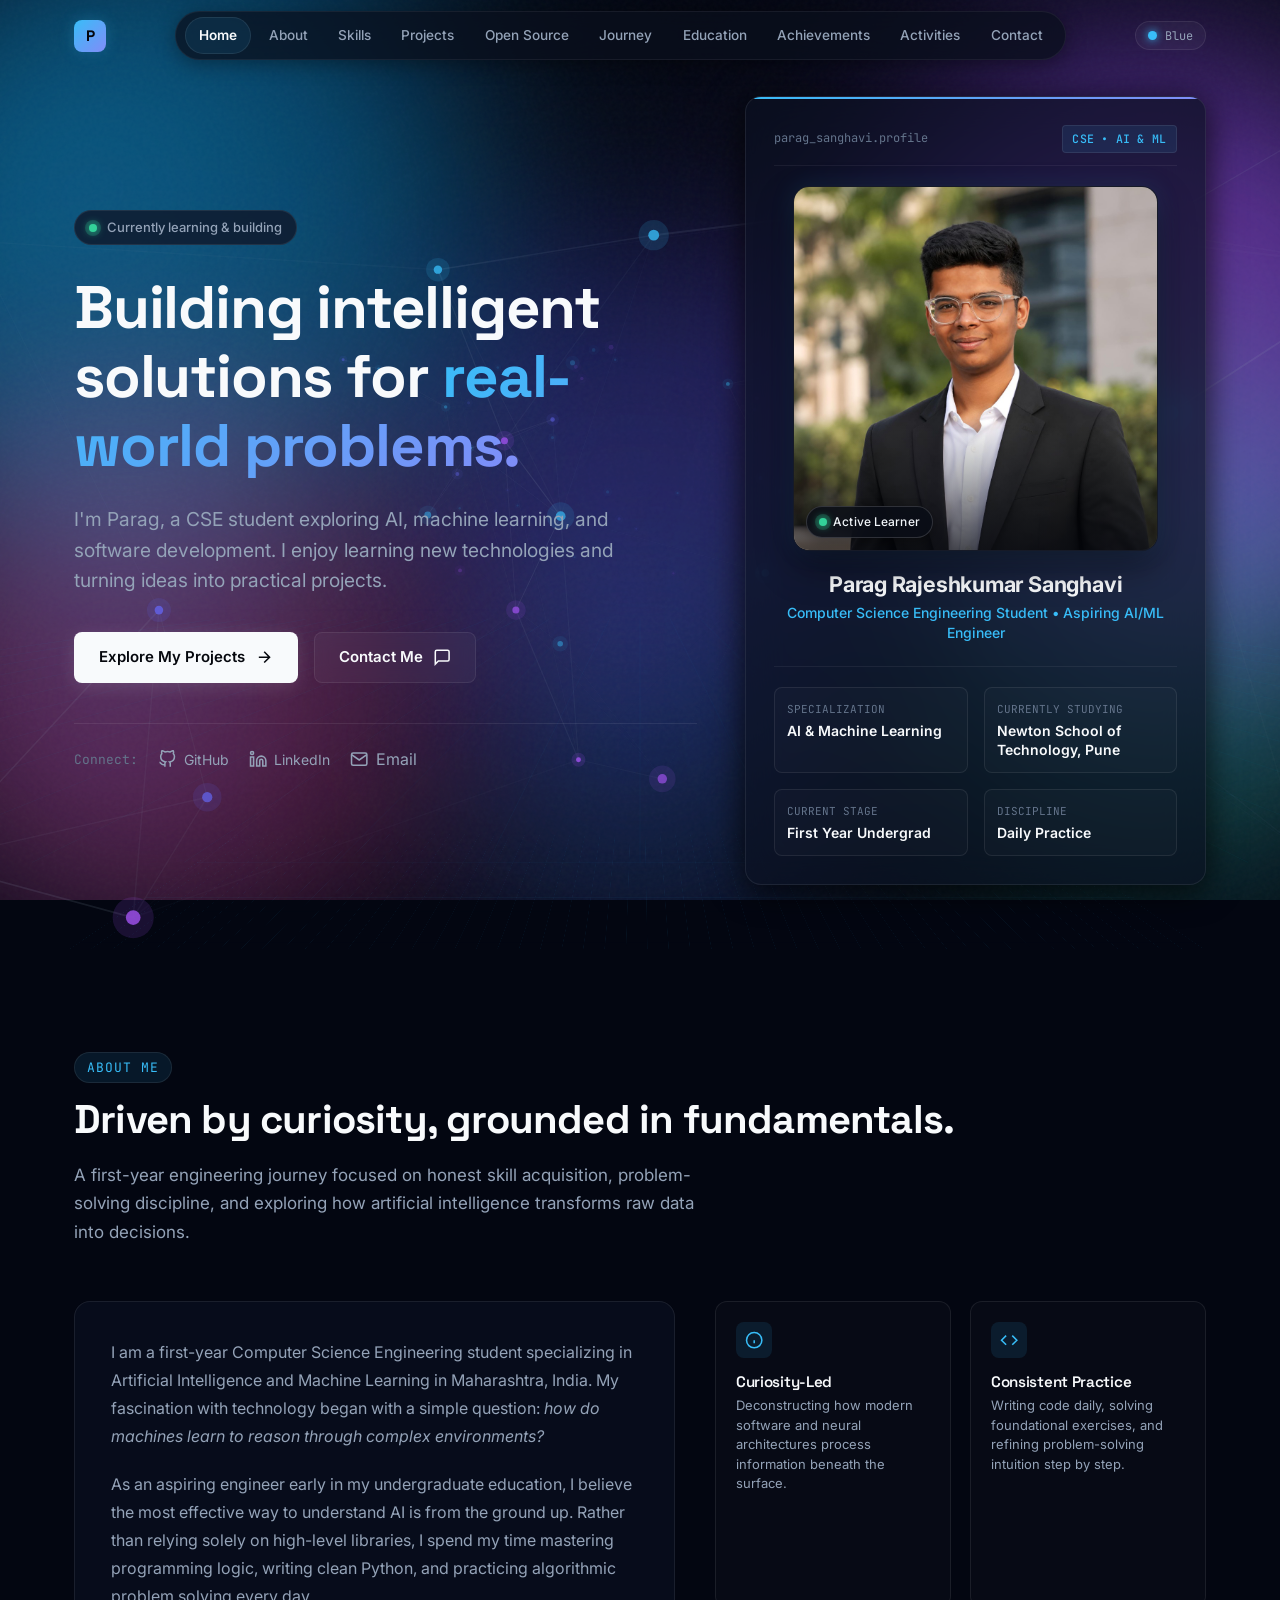
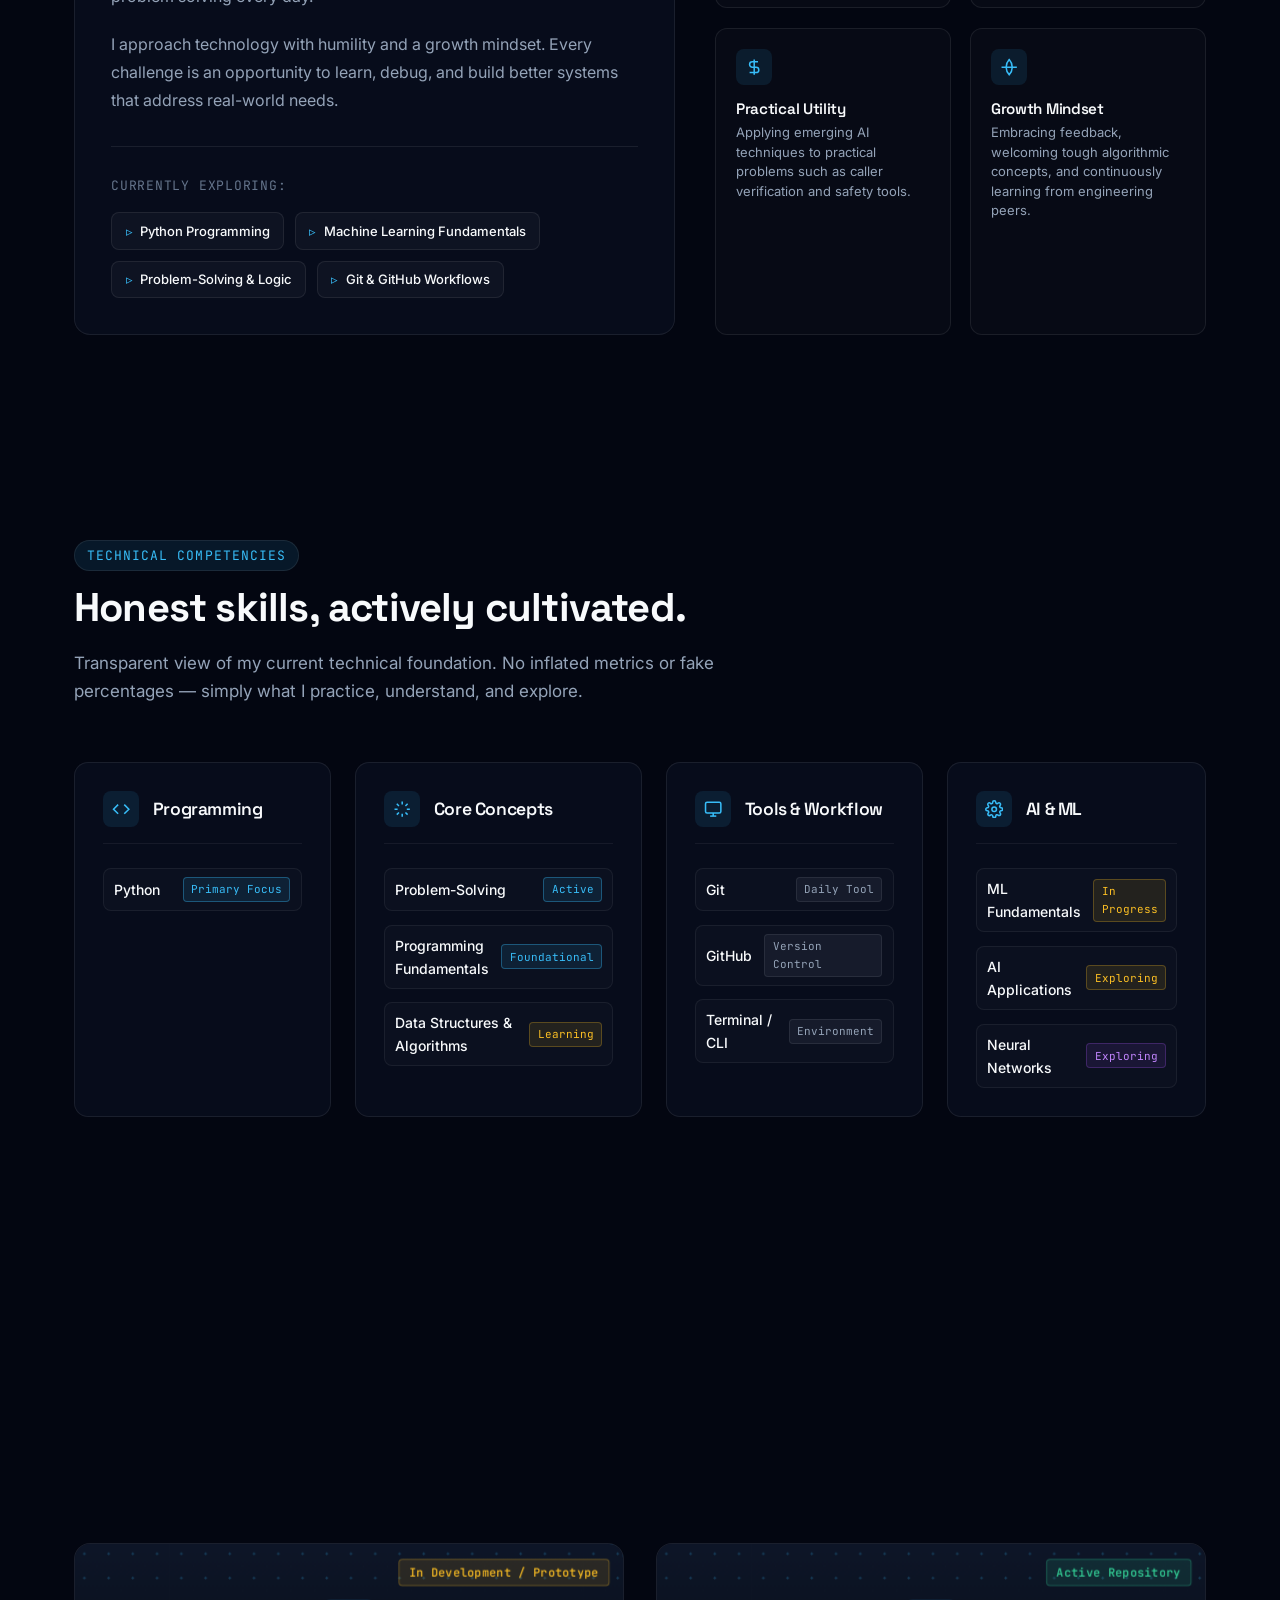
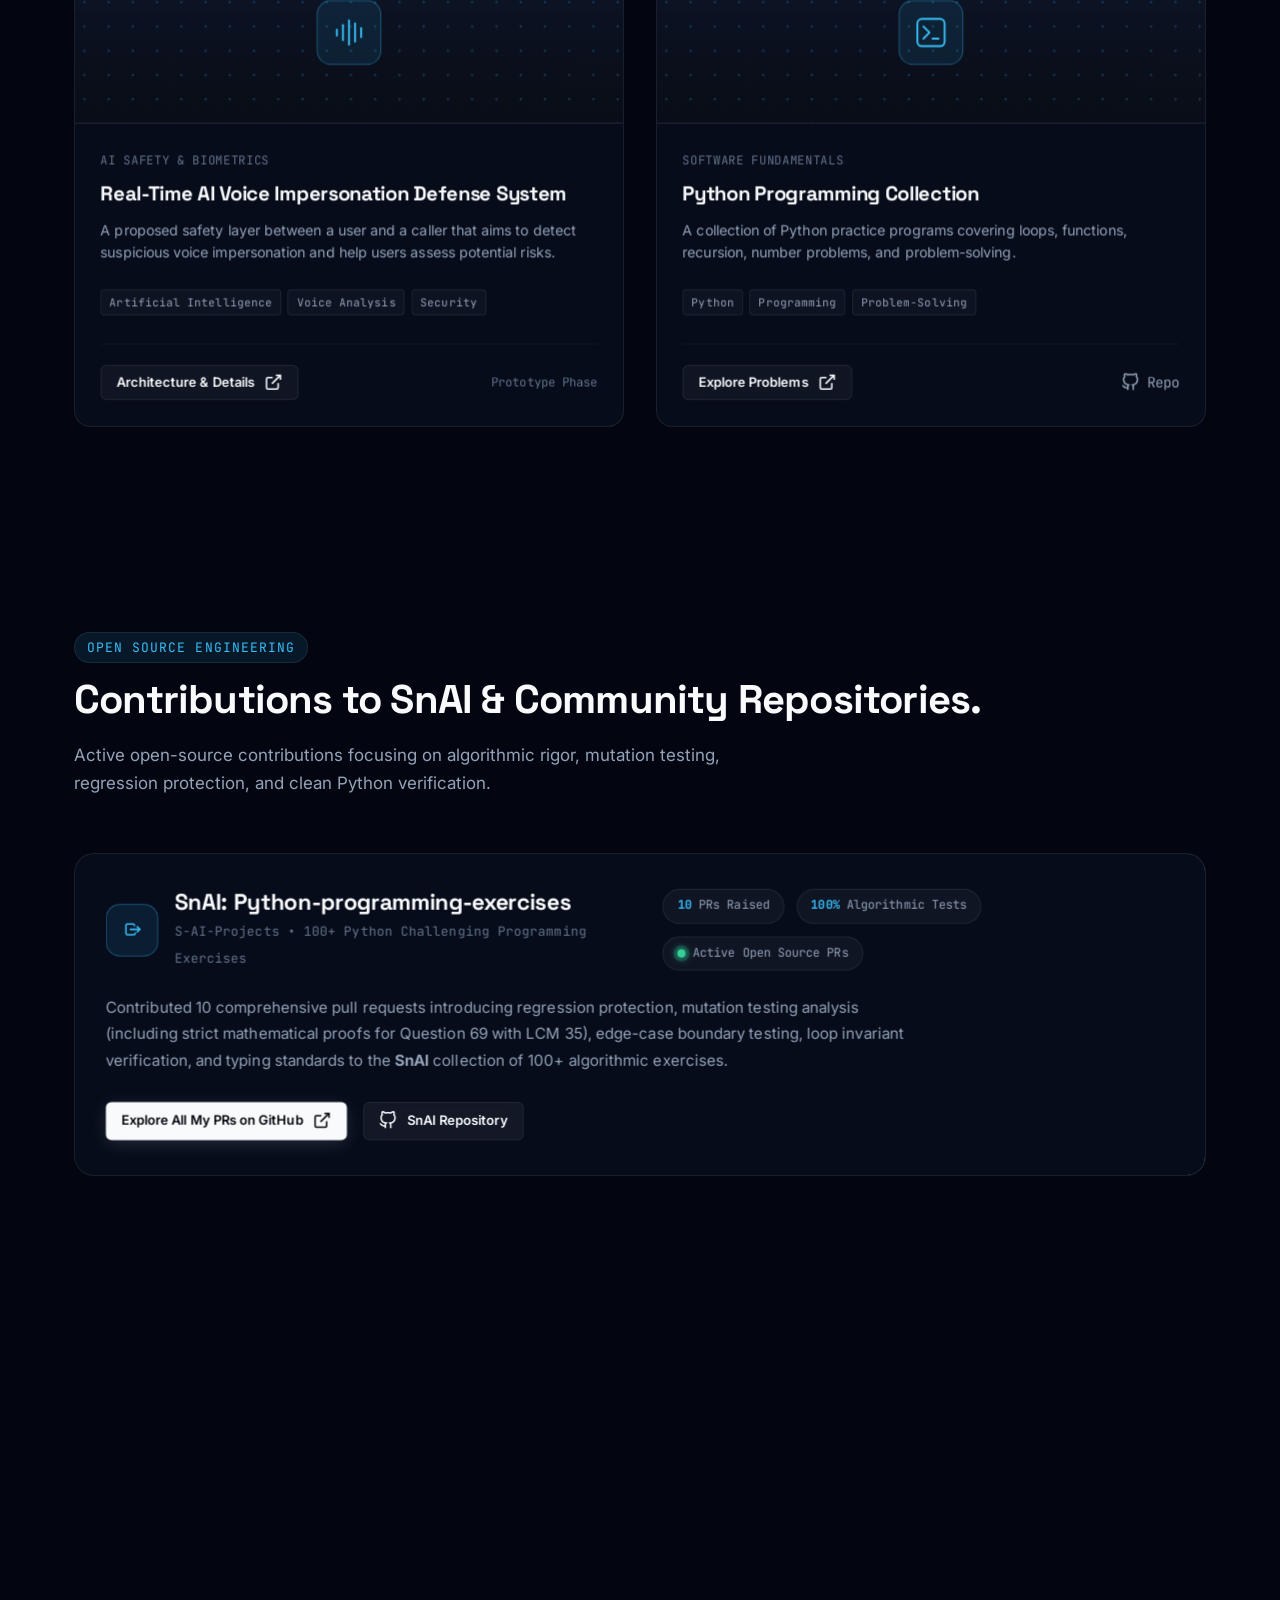
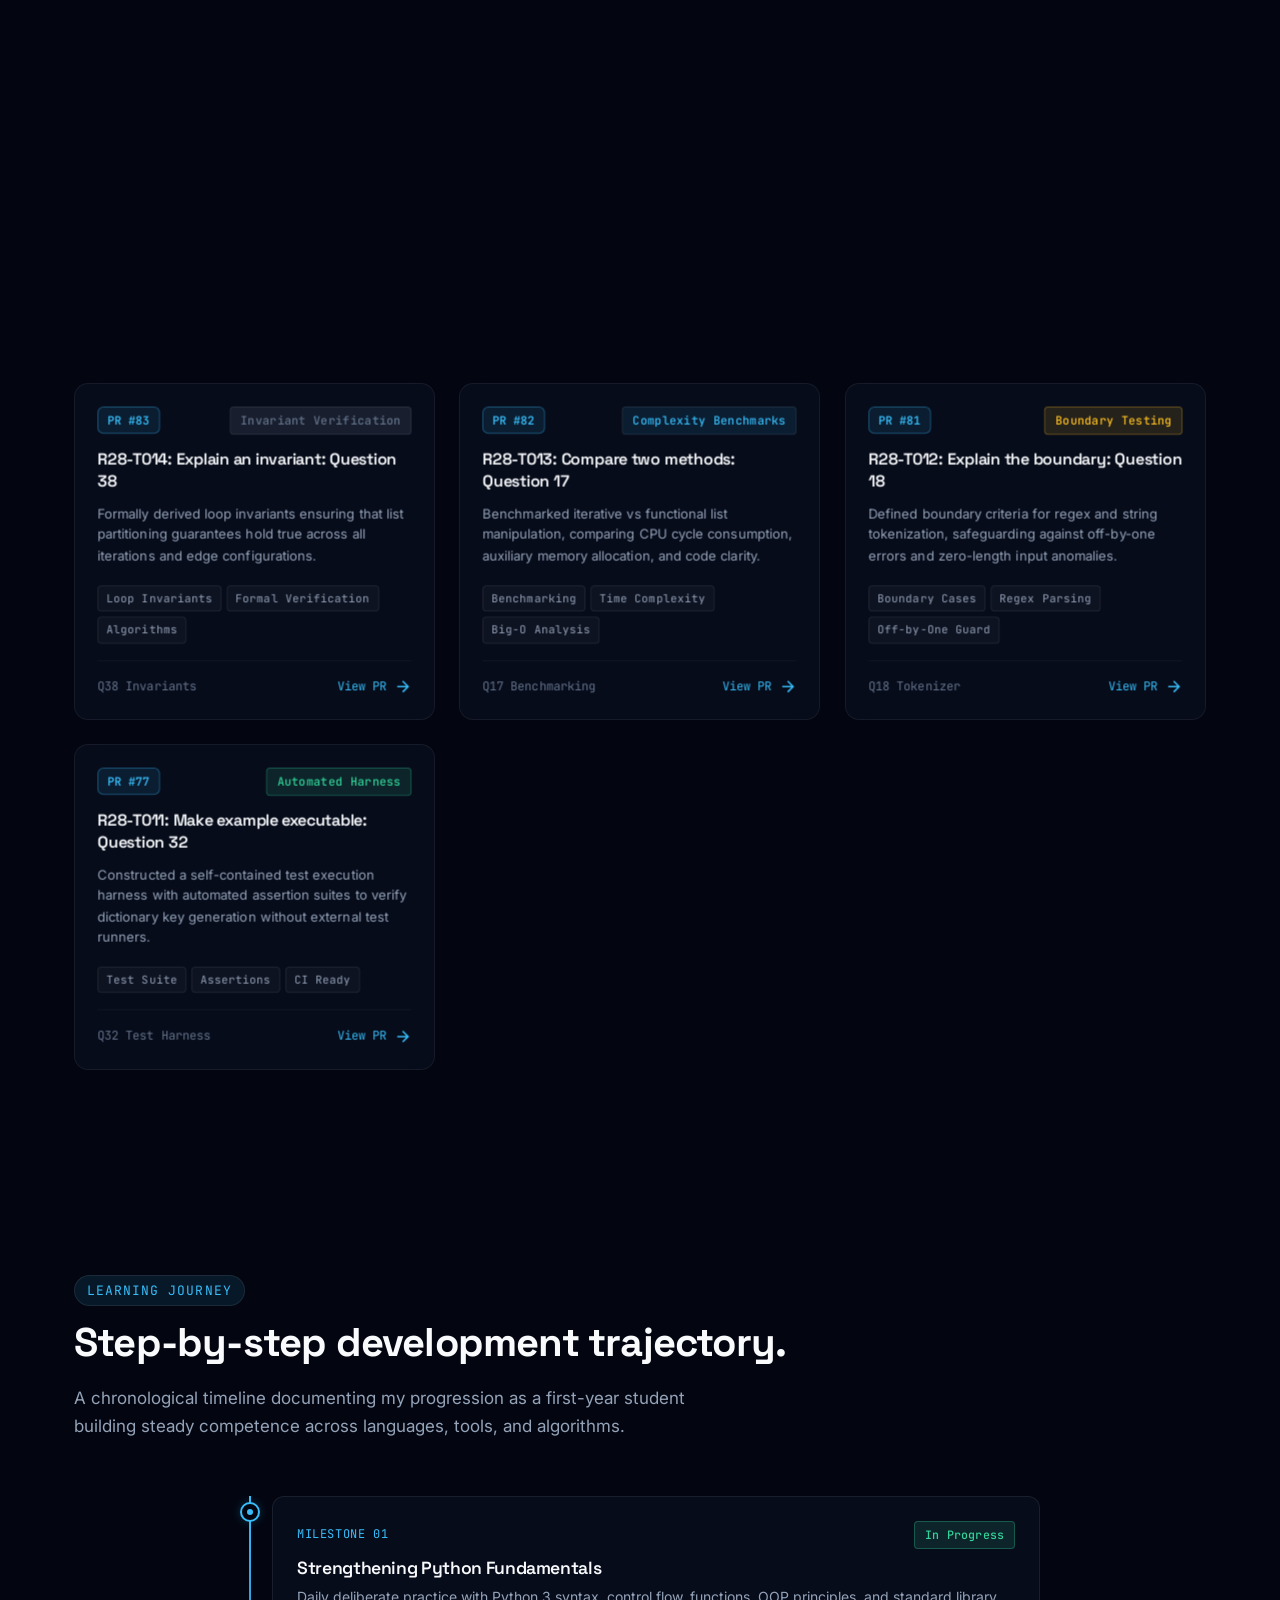
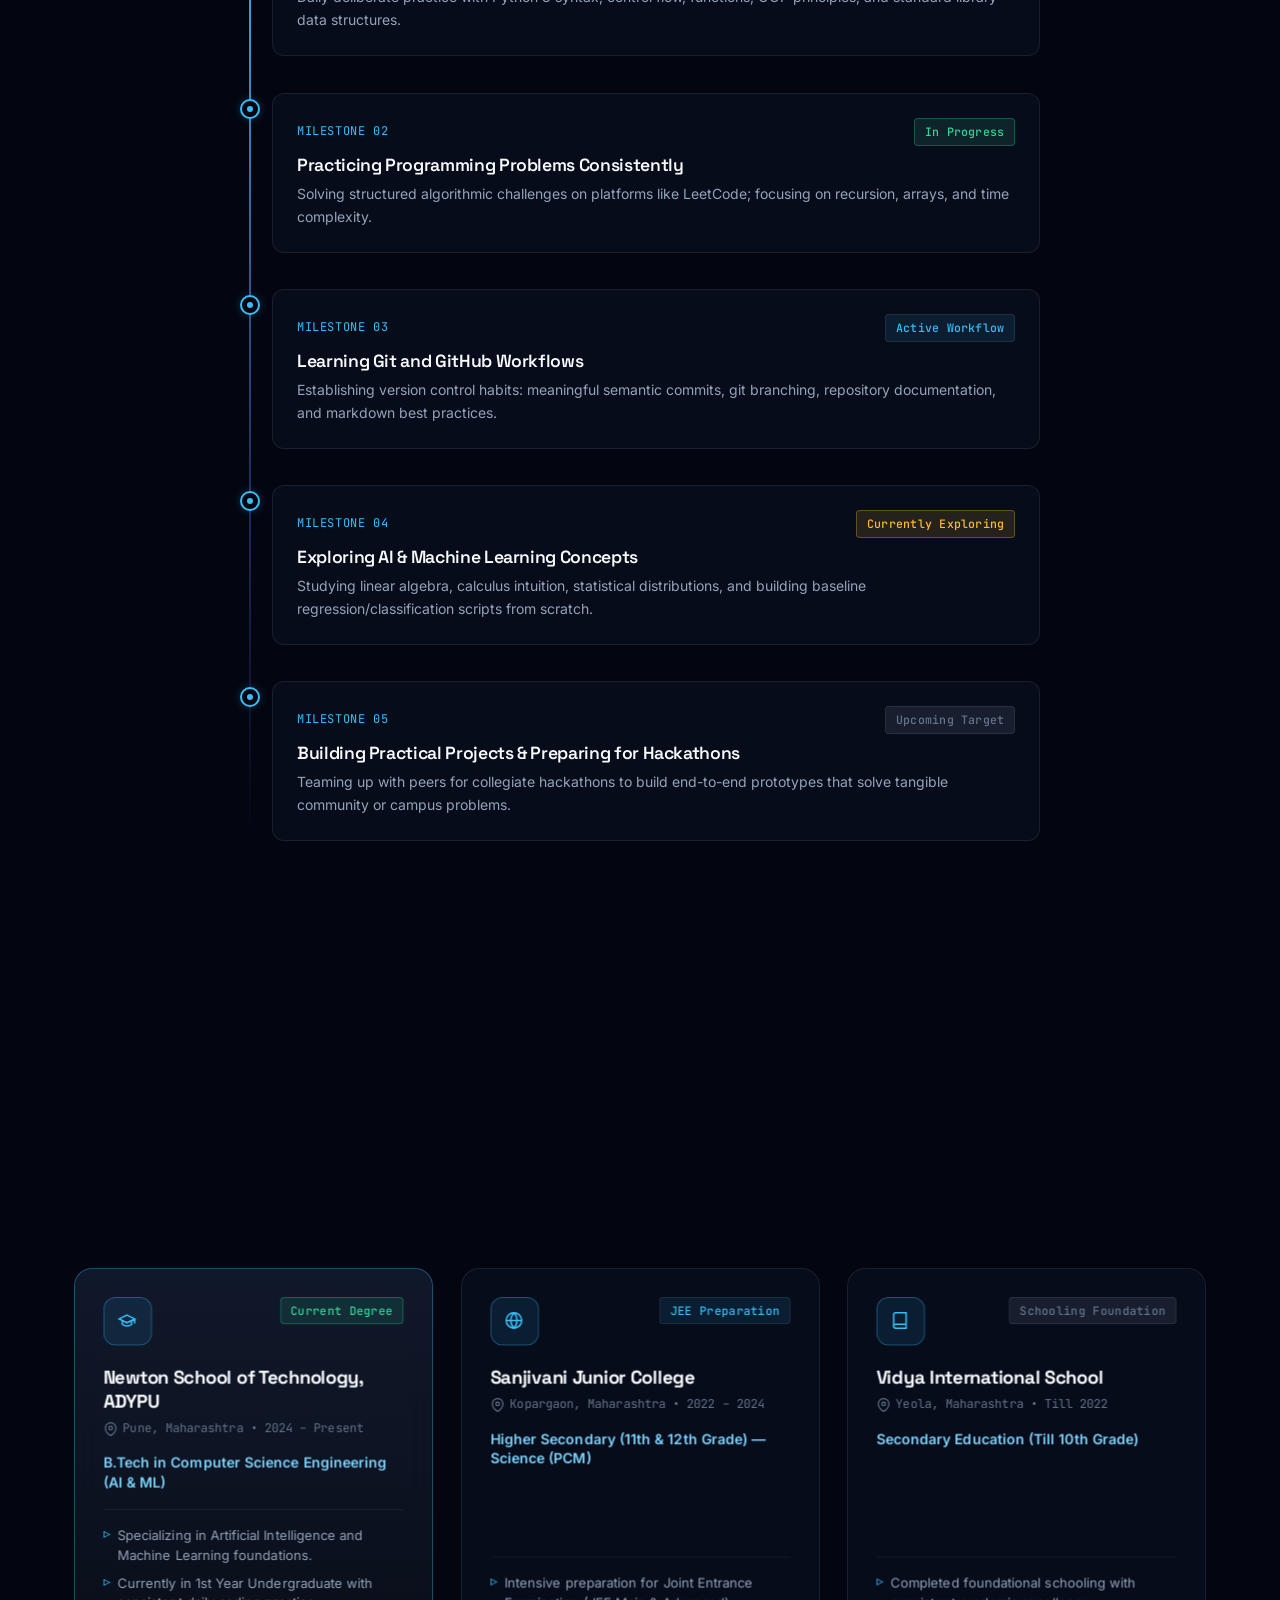
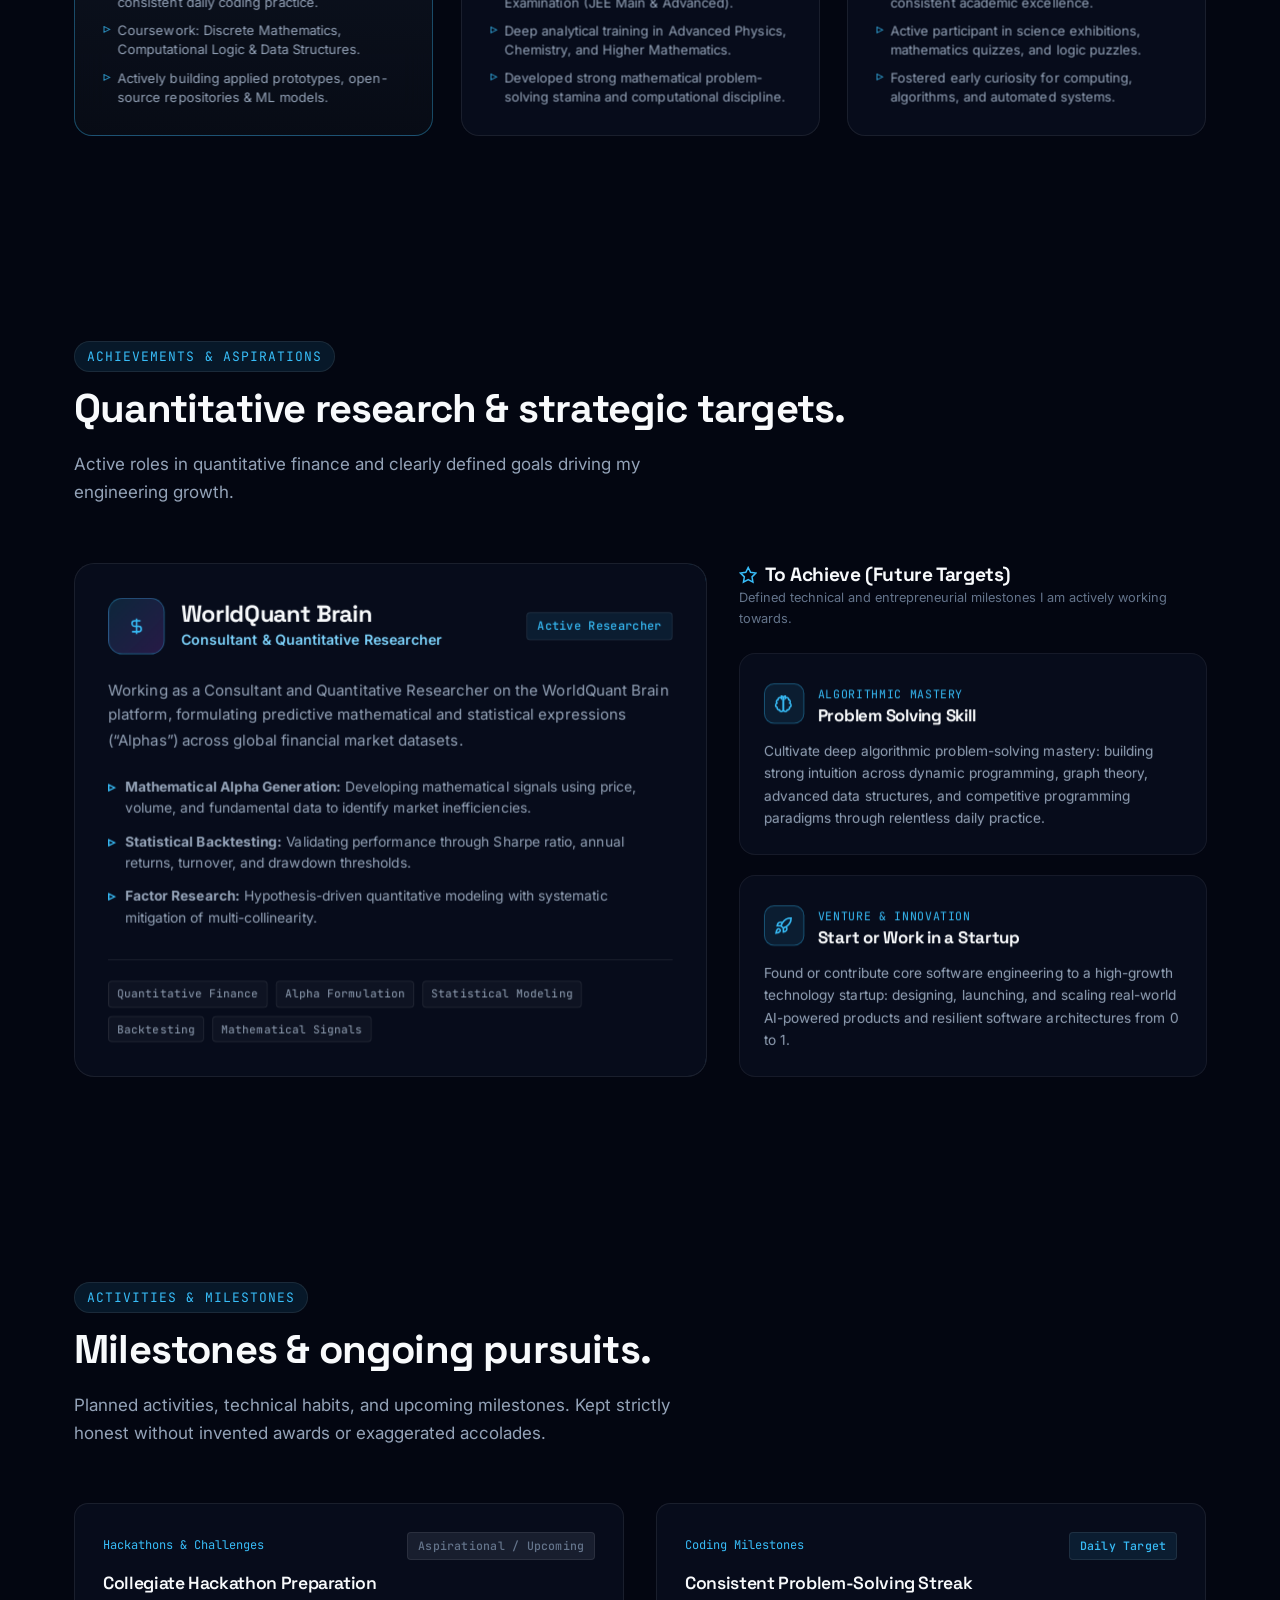
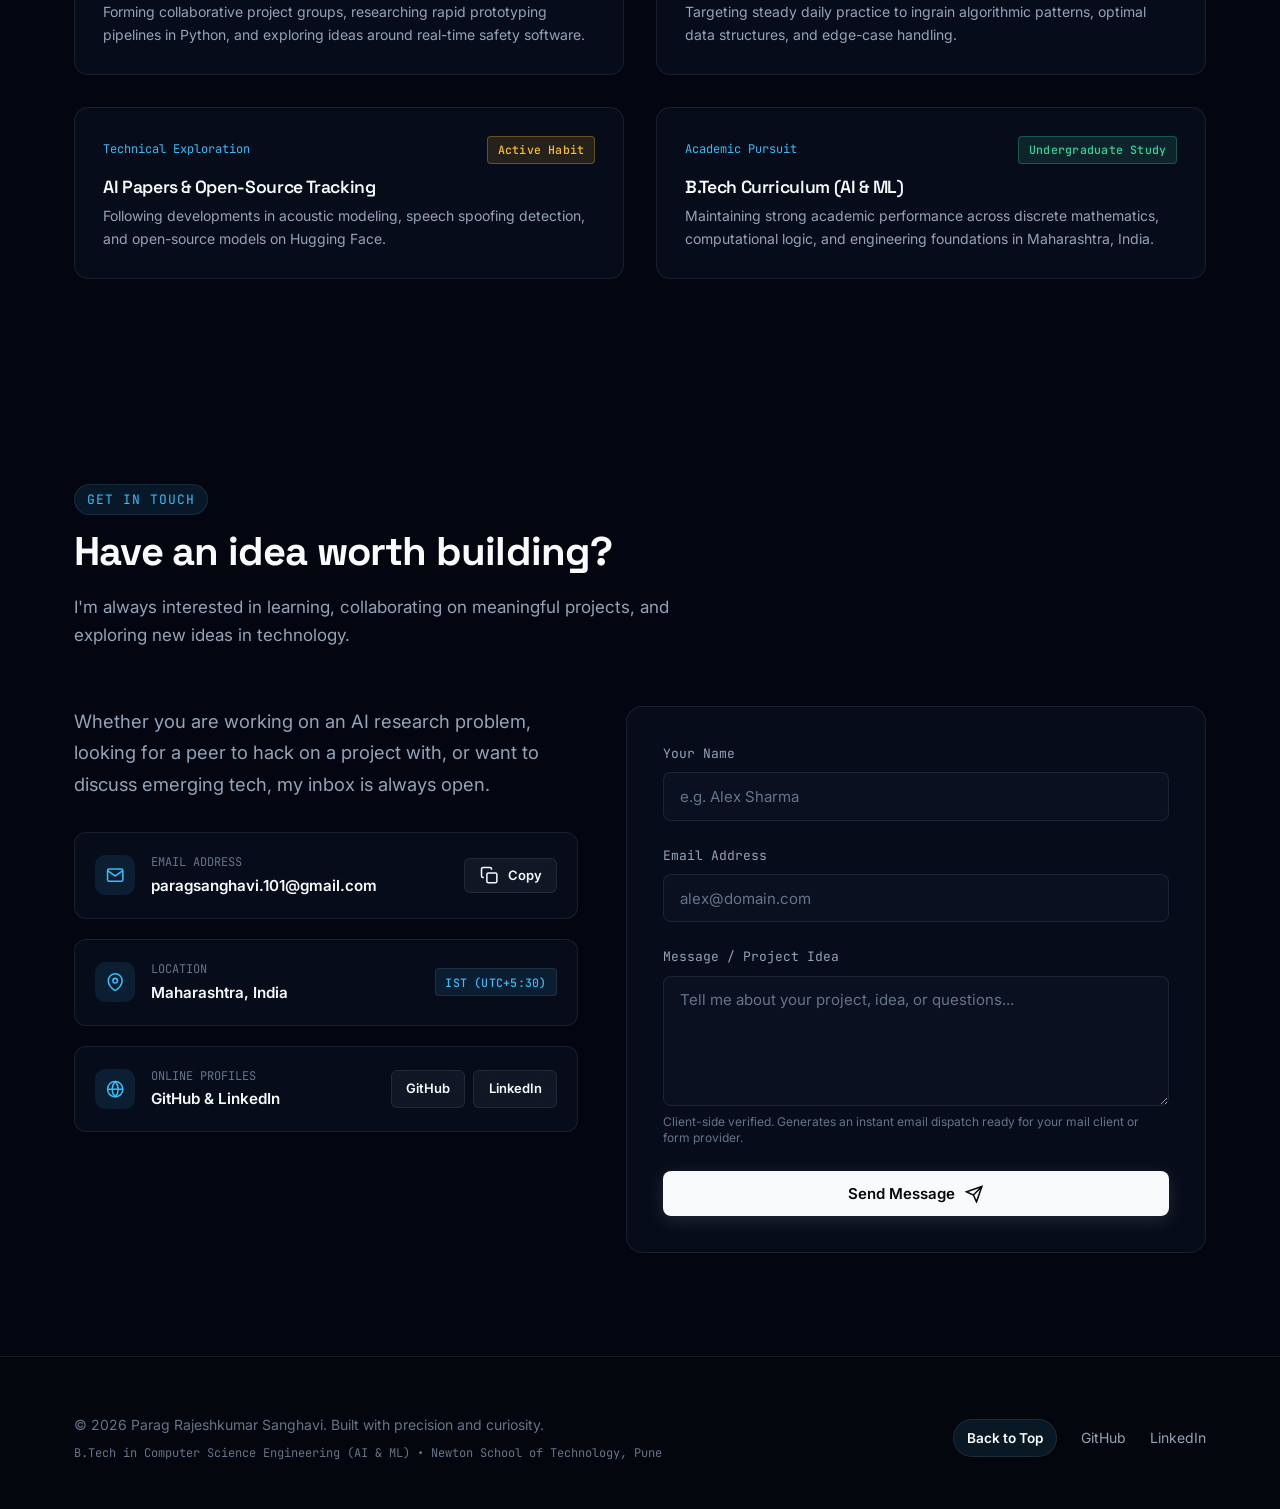
==== index.html @ 4dac9df8 "feat: replace background with animated mesh gradient liquid blobs" ====
<!DOCTYPE html>
<html lang="en" data-accent="blue">
<head>
  <meta charset="UTF-8">
  <meta name="viewport" content="width=device-width, initial-scale=1.0">
  <meta http-equiv="X-UA-Compatible" content="ie=edge">
  
  <!-- Primary SEO Meta Tags -->
  <title>Parag Rajeshkumar Sanghavi | CSE Student &amp; Aspiring AI/ML Engineer</title>
  <meta name="title" content="Parag Rajeshkumar Sanghavi | CSE Student &amp; Aspiring AI/ML Engineer">
  <meta name="description" content="Personal portfolio of Parag Rajeshkumar Sanghavi, a Computer Science Engineering student specializing in AI &amp; Machine Learning from Maharashtra, India. Exploring Python, ML fundamentals, and real-world software solutions.">
  <meta name="keywords" content="Parag Rajeshkumar Sanghavi, Parag Sanghavi, Computer Science Engineering, AI, Machine Learning, Python, Student Portfolio, Maharashtra India">
  <meta name="author" content="Parag Rajeshkumar Sanghavi">
  <meta name="robots" content="index, follow">

  <!-- Open Graph / Facebook / LinkedIn -->
  <meta property="og:type" content="website">
  <meta property="og:url" content="https://paragsanghavi2008.github.io/My_Portfolio/">
  <meta property="og:title" content="Parag Rajeshkumar Sanghavi | CSE Student &amp; Aspiring AI/ML Engineer">
  <meta property="og:description" content="First-year Computer Science Engineering student focusing on AI/ML fundamentals, Python programming, and practical problem-solving.">
  <meta property="og:image" content="assets/images/parag.jpg">
  
  <!-- Twitter Cards -->
  <meta name="twitter:card" content="summary_large_image">
  <meta name="twitter:title" content="Parag Rajeshkumar Sanghavi | CSE Student &amp; Aspiring AI/ML Engineer">
  <meta name="twitter:description" content="Building intelligent solutions for real-world problems.">
  <meta name="twitter:image" content="assets/images/parag.jpg">

  <!-- Google Fonts: Space Grotesk, Inter, JetBrains Mono -->
  <link rel="preconnect" href="https://fonts.googleapis.com">
  <link rel="preconnect" href="https://fonts.gstatic.com" crossorigin>
  <link href="https://fonts.googleapis.com/css2?family=Inter:wght@300;400;500;600;700&family=JetBrains+Mono:wght@400;500;600&family=Space+Grotesk:wght@500;600;700&display=swap" rel="stylesheet">

  <!-- Stylesheets -->
  <link rel="stylesheet" href="css/main.css">
  <link rel="stylesheet" href="css/components.css">
  <link rel="stylesheet" href="css/animations.css">

  <!-- Favicon SVG Data URI -->
  <link rel="icon" type="image/svg+xml" href="data:image/svg+xml,<svg xmlns='http://www.w3.org/2000/svg' viewBox='0 0 32 32'><rect width='32' height='32' rx='8' fill='%2338bdf8'/><text x='50%25' y='55%25' dominant-baseline='middle' text-anchor='middle' font-family='sans-serif' font-weight='900' font-size='18' fill='%2305070d'>P</text></svg>">
</head>
<body>

  <!-- Accessible Skip Navigation Link -->
  <a href="#main-content" class="skip-link">Skip to main content</a>

  <!-- Mesh Gradient Blob Background -->
  <div class="mesh-bg" aria-hidden="true">
    <div class="mesh-blob mesh-blob-1"></div>
    <div class="mesh-blob mesh-blob-2"></div>
    <div class="mesh-blob mesh-blob-3"></div>
    <div class="mesh-blob mesh-blob-4"></div>
    <div class="mesh-blob mesh-blob-5"></div>
    <div class="mesh-blob mesh-blob-6"></div>
  </div>

  <!-- ==========================================================================
       HEADER & NAVIGATION
       ========================================================================== -->
  <header class="header" id="main-header">
    <div class="container nav-container">
      
      <!-- Brand Logo -->
      <a href="#hero" class="nav-brand" aria-label="Portfolio Home">
        <span class="brand-symbol" aria-hidden="true">P</span>
      </a>

      <!-- Desktop Navigation Menu -->
      <nav aria-label="Primary Navigation">
        <ul class="nav-menu" id="nav-menu">
          <li class="nav-item"><a href="#hero" class="nav-link active">Home</a></li>
          <li class="nav-item"><a href="#about" class="nav-link">About</a></li>
          <li class="nav-item"><a href="#skills" class="nav-link">Skills</a></li>
          <li class="nav-item"><a href="#projects" class="nav-link">Projects</a></li>
          <li class="nav-item"><a href="#opensource" class="nav-link">Open Source</a></li>
          <li class="nav-item"><a href="#journey" class="nav-link">Journey</a></li>
          <li class="nav-item"><a href="#education" class="nav-link">Education</a></li>
          <li class="nav-item"><a href="#achievements" class="nav-link">Achievements</a></li>
          <li class="nav-item"><a href="#activities" class="nav-link">Activities</a></li>
          <li class="nav-item"><a href="#contact" class="nav-link">Contact</a></li>
        </ul>
      </nav>

      <!-- Nav Actions: Accent Theme Switcher & Mobile Toggle -->
      <div class="nav-actions">
        <button type="button" class="theme-accent-btn" id="accent-toggle" aria-label="Toggle accent color palette" title="Switch Accent Hue (Blue / Violet / Emerald)">
          <span class="accent-color-dot" aria-hidden="true"></span>
          <span id="accent-label">Blue</span>
        </button>

        <button type="button" class="nav-toggle" id="nav-toggle" aria-label="Toggle mobile menu" aria-expanded="false" aria-controls="nav-menu">
          <span aria-hidden="true"></span>
          <span aria-hidden="true"></span>
          <span aria-hidden="true"></span>
        </button>
      </div>

    </div>
  </header>

  <!-- ==========================================================================
       MAIN CONTENT
       ========================================================================== -->
  <main id="main-content">

    <!-- 1. HERO SECTION -->
    <section class="hero-section" id="hero" aria-label="Introduction and Overview">
      
      <!-- Interactive Neural Canvas Simulation & 3D Perspective Cyber-Grid -->
      <div class="hero-canvas-wrapper" aria-hidden="true">
        <canvas id="hero-canvas"></canvas>
      </div>
      <div class="cyber-grid-3d" aria-hidden="true">
        <div class="cyber-grid-plane"></div>
      </div>

      <div class="container hero-grid">
        
        <!-- Left: Text & CTA Content -->
        <div class="hero-content">
          
          <!-- Live Status Indicator -->
          <div class="hero-status-row">
            <div class="status-badge" role="status" aria-live="polite">
              <span class="status-beacon" aria-hidden="true"></span>
              <span>Currently learning &amp; building</span>
            </div>
          </div>

          <!-- Main Headline -->
          <h1 class="hero-title">
            Building intelligent solutions for <span class="text-gradient">real-world problems.</span>
          </h1>

          <!-- Supporting Text -->
          <p class="hero-supporting">
            I'm Parag, a CSE student exploring AI, machine learning, and software development. I enjoy learning new technologies and turning ideas into practical projects.
          </p>

          <!-- Action CTA Cluster -->
          <div class="hero-cta-cluster">
            <a href="#projects" class="btn btn-primary">
              <span>Explore My Projects</span>
              <svg class="icon" viewBox="0 0 24 24" fill="none" stroke="currentColor" stroke-width="2" aria-hidden="true"><path d="M5 12h14m-7-7 7 7-7 7"/></svg>
            </a>
            <a href="#contact" class="btn btn-secondary">
              <span>Contact Me</span>
              <svg class="icon" viewBox="0 0 24 24" fill="none" stroke="currentColor" stroke-width="2" aria-hidden="true"><path d="M21 15a2 2 0 0 1-2 2H7l-4 4V5a2 2 0 0 1 2-2h14a2 2 0 0 1 2 2z"/></svg>
            </a>
          </div>

          <!-- Social Links Row with Placeholder Targets -->
          <div class="hero-social-row">
            <span class="hero-social-label">Connect:</span>
            
            <a href="https://github.com/ParagSanghavi2008" target="_blank" rel="noopener noreferrer" class="social-link-item" title="GitHub Profile">
              <svg class="icon" viewBox="0 0 24 24" fill="none" stroke="currentColor" stroke-width="2" aria-hidden="true"><path d="M9 19c-5 1.5-5-2.5-7-3m14 6v-3.87a3.37 3.37 0 0 0-.94-2.61c3.14-.35 6.44-1.54 6.44-7A5.44 5.44 0 0 0 20 4.77 5.07 5.07 0 0 0 19.91 1S18.73.65 16 2.48a13.38 13.38 0 0 0-7 0C6.27.65 5.09 1 5.09 1A5.07 5.07 0 0 0 5 4.77a5.44 5.44 0 0 0-1.5 3.78c0 5.42 3.3 6.61 6.44 7A3.37 3.37 0 0 0 9 18.13V22"/></svg>
              <span>GitHub</span>
            </a>

            <a href="https://www.linkedin.com/in/parag-sanghavi-685700432/" target="_blank" rel="noopener noreferrer" class="social-link-item" title="LinkedIn Profile">
              <svg class="icon" viewBox="0 0 24 24" fill="none" stroke="currentColor" stroke-width="2" aria-hidden="true"><path d="M16 8a6 6 0 0 1 6 6v7h-4v-7a2 2 0 0 0-2-2 2 2 0 0 0-2 2v7h-4v-7a6 6 0 0 1 6-6zM2 9h4v12H2zM4 6a2 2 0 1 1 0-4 2 2 0 0 1 0 4z"/></svg>
              <span>LinkedIn</span>
            </a>

            <button type="button" class="social-link-item btn-copy-email" data-email="paragsanghavi.101@gmail.com" title="Copy email address to clipboard" style="background: none; border: none; cursor: pointer; font-family: inherit; font-size: inherit;">
              <svg class="icon" viewBox="0 0 24 24" fill="none" stroke="currentColor" stroke-width="2" aria-hidden="true"><path d="M4 4h16c1.1 0 2 .9 2 2v12c0 1.1-.9 2-2 2H4c-1.1 0-2-.9-2-2V6c0-1.1.9-2 2-2z"/><polyline points="22,6 12,13 2,6"/></svg>
              <span>Email</span>
            </button>

          </div>

        </div>

        <!-- Right: Developer Identity Card with Photo & Name -->
        <div class="hero-visual-col">
          <div class="hero-visual-card hero-profile-card float-slow" aria-label="Parag Rajeshkumar Sanghavi Profile Showcase">
            
            <div class="terminal-header">
              <div class="terminal-title">parag_sanghavi.profile</div>
              <div class="badge badge-accent">CSE • AI &amp; ML</div>
            </div>

            <div class="profile-photo-container">
              <div class="profile-photo-frame">
                <img src="assets/images/parag.jpg" alt="Parag Rajeshkumar Sanghavi" class="profile-photo" loading="eager" width="512" height="512">
                <div class="profile-photo-overlay" aria-hidden="true"></div>
                <div class="profile-photo-status">
                  <span class="status-beacon" aria-hidden="true"></span>
                  <span>Active Learner</span>
                </div>
              </div>
            </div>

            <div class="profile-caption">
              <h2 class="profile-name">Parag Rajeshkumar Sanghavi</h2>
              <p class="profile-role">Computer Science Engineering Student • Aspiring AI/ML Engineer</p>
            </div>

            <div class="terminal-stats">
              <div class="stat-box">
                <div class="stat-label">Specialization</div>
                <div class="stat-value">AI &amp; Machine Learning</div>
              </div>
              <div class="stat-box">
                <div class="stat-label">Currently Studying</div>
                <div class="stat-value">Newton School of Technology, Pune</div>
              </div>
              <div class="stat-box">
                <div class="stat-label">Current Stage</div>
                <div class="stat-value">First Year Undergrad</div>
              </div>
              <div class="stat-box">
                <div class="stat-label">Discipline</div>
                <div class="stat-value">Daily Practice</div>
              </div>
            </div>

          </div>
        </div>

      </div>
    </section>

    <!-- 2. ABOUT ME SECTION -->
    <section class="section" id="about" aria-label="About Parag Rajeshkumar Sanghavi">
      <div class="container">
        
        <div class="section-header reveal-on-scroll">
          <span class="section-tag">About Me</span>
          <h2 class="section-title">Driven by curiosity, grounded in fundamentals.</h2>
          <p class="section-description">
            A first-year engineering journey focused on honest skill acquisition, problem-solving discipline, and exploring how artificial intelligence transforms raw data into decisions.
          </p>
        </div>

        <div class="about-grid">
          
          <!-- Left: Narrative Story Card -->
          <div class="about-card reveal-on-scroll">
            <div class="about-paragraphs">
              <p>
                I am a first-year Computer Science Engineering student specializing in Artificial Intelligence and Machine Learning in Maharashtra, India. My fascination with technology began with a simple question: <em>how do machines learn to reason through complex environments?</em>
              </p>
              <p>
                As an aspiring engineer early in my undergraduate education, I believe the most effective way to understand AI is from the ground up. Rather than relying solely on high-level libraries, I spend my time mastering programming logic, writing clean Python, and practicing algorithmic problem solving every day.
              </p>
              <p>
                I approach technology with humility and a growth mindset. Every challenge is an opportunity to learn, debug, and build better systems that address real-world needs.
              </p>
            </div>

            <!-- "Currently Exploring" Badges as specified -->
            <div class="exploring-panel">
              <div class="exploring-title">Currently Exploring:</div>
              <div class="exploring-chips">
                <span class="exploring-chip"><span class="bullet">▹</span> Python Programming</span>
                <span class="exploring-chip"><span class="bullet">▹</span> Machine Learning Fundamentals</span>
                <span class="exploring-chip"><span class="bullet">▹</span> Problem-Solving &amp; Logic</span>
                <span class="exploring-chip"><span class="bullet">▹</span> Git &amp; GitHub Workflows</span>
              </div>
            </div>
          </div>

          <!-- Right: 4 Guiding Pillars -->
          <div class="pillars-grid">
            
            <div class="pillar-item reveal-on-scroll reveal-delay-1">
              <div class="pillar-icon-box" aria-hidden="true">
                <svg class="icon" viewBox="0 0 24 24" fill="none" stroke="currentColor"><circle cx="12" cy="12" r="10"/><path d="M12 16v-4M12 8h.01"/></svg>
              </div>
              <h3 class="pillar-title">Curiosity-Led</h3>
              <p class="pillar-desc">Deconstructing how modern software and neural architectures process information beneath the surface.</p>
            </div>

            <div class="pillar-item reveal-on-scroll reveal-delay-2">
              <div class="pillar-icon-box" aria-hidden="true">
                <svg class="icon" viewBox="0 0 24 24" fill="none" stroke="currentColor"><polyline points="16 18 22 12 16 6"/><polyline points="8 6 2 12 8 18"/></svg>
              </div>
              <h3 class="pillar-title">Consistent Practice</h3>
              <p class="pillar-desc">Writing code daily, solving foundational exercises, and refining problem-solving intuition step by step.</p>
            </div>

            <div class="pillar-item reveal-on-scroll reveal-delay-3">
              <div class="pillar-icon-box" aria-hidden="true">
                <svg class="icon" viewBox="0 0 24 24" fill="none" stroke="currentColor"><path d="M12 2v20M17 5H9.5a3.5 3.5 0 0 0 0 7h5a3.5 3.5 0 0 1 0 7H6"/></svg>
              </div>
              <h3 class="pillar-title">Practical Utility</h3>
              <p class="pillar-desc">Applying emerging AI techniques to practical problems such as caller verification and safety tools.</p>
            </div>

            <div class="pillar-item reveal-on-scroll reveal-delay-4">
              <div class="pillar-icon-box" aria-hidden="true">
                <svg class="icon" viewBox="0 0 24 24" fill="none" stroke="currentColor"><path d="M2 12h20M12 2a15.3 15.3 0 0 1 4 10 15.3 15.3 0 0 1-4 10 15.3 15.3 0 0 1-4-10 15.3 15.3 0 0 1 4-10z"/></svg>
              </div>
              <h3 class="pillar-title">Growth Mindset</h3>
              <p class="pillar-desc">Embracing feedback, welcoming tough algorithmic concepts, and continuously learning from engineering peers.</p>
            </div>

          </div>

        </div>

      </div>
    </section>

    <!-- 3. TECHNICAL SKILLS SECTION -->
    <section class="section" id="skills" aria-label="Technical Skills and Competencies">
      <div class="container">
        
        <div class="section-header reveal-on-scroll">
          <span class="section-tag">Technical Competencies</span>
          <h2 class="section-title">Honest skills, actively cultivated.</h2>
          <p class="section-description">
            Transparent view of my current technical foundation. No inflated metrics or fake percentages — simply what I practice, understand, and explore.
          </p>
        </div>

        <div class="grid-4">
          
          <!-- Category 1: Programming -->
          <div class="skill-card reveal-on-scroll">
            <div class="skill-category-header">
              <div class="skill-category-icon" aria-hidden="true">
                <svg class="icon" viewBox="0 0 24 24" fill="none" stroke="currentColor"><polyline points="16 18 22 12 16 6"/><polyline points="8 6 2 12 8 18"/></svg>
              </div>
              <h3 class="skill-category-title">Programming</h3>
            </div>
            <ul class="skill-list">
              <li class="skill-row">
                <span class="skill-name">Python</span>
                <span class="skill-tag-honest skill-tag-primary">Primary Focus</span>
              </li>
            </ul>
          </div>

          <!-- Category 2: Core Concepts -->
          <div class="skill-card reveal-on-scroll reveal-delay-1">
            <div class="skill-category-header">
              <div class="skill-category-icon" aria-hidden="true">
                <svg class="icon" viewBox="0 0 24 24" fill="none" stroke="currentColor"><path d="M12 2v4M12 18v4M4.93 4.93l2.83 2.83M16.24 16.24l2.83 2.83M2 12h4M18 12h4M4.93 19.07l2.83-2.83M16.24 7.76l2.83-2.83"/></svg>
              </div>
              <h3 class="skill-category-title">Core Concepts</h3>
            </div>
            <ul class="skill-list">
              <li class="skill-row">
                <span class="skill-name">Problem-Solving</span>
                <span class="skill-tag-honest skill-tag-primary">Active</span>
              </li>
              <li class="skill-row">
                <span class="skill-name">Programming Fundamentals</span>
                <span class="skill-tag-honest skill-tag-primary">Foundational</span>
              </li>
              <li class="skill-row">
                <span class="skill-name">Data Structures &amp; Algorithms</span>
                <span class="skill-tag-honest skill-tag-learning">Learning</span>
              </li>
            </ul>
          </div>

          <!-- Category 3: Tools & Workflow -->
          <div class="skill-card reveal-on-scroll reveal-delay-2">
            <div class="skill-category-header">
              <div class="skill-category-icon" aria-hidden="true">
                <svg class="icon" viewBox="0 0 24 24" fill="none" stroke="currentColor"><rect x="2" y="3" width="20" height="14" rx="2" ry="2"/><line x1="8" y1="21" x2="16" y2="21"/><line x1="12" y1="17" x2="12" y2="21"/></svg>
              </div>
              <h3 class="skill-category-title">Tools &amp; Workflow</h3>
            </div>
            <ul class="skill-list">
              <li class="skill-row">
                <span class="skill-name">Git</span>
                <span class="skill-tag-honest skill-tag-tool">Daily Tool</span>
              </li>
              <li class="skill-row">
                <span class="skill-name">GitHub</span>
                <span class="skill-tag-honest skill-tag-tool">Version Control</span>
              </li>
              <li class="skill-row">
                <span class="skill-name">Terminal / CLI</span>
                <span class="skill-tag-honest skill-tag-tool">Environment</span>
              </li>
            </ul>
          </div>

          <!-- Category 4: AI & ML -->
          <div class="skill-card reveal-on-scroll reveal-delay-3">
            <div class="skill-category-header">
              <div class="skill-category-icon" aria-hidden="true">
                <svg class="icon" viewBox="0 0 24 24" fill="none" stroke="currentColor"><circle cx="12" cy="12" r="3"/><path d="M19.4 15a1.65 1.65 0 0 0 .33 1.82l.06.06a2 2 0 0 1 0 2.83 2 2 0 0 1-2.83 0l-.06-.06a1.65 1.65 0 0 0-1.82-.33 1.65 1.65 0 0 0-1 1.51V21a2 2 0 0 1-2 2 2 2 0 0 1-2-2v-.09A1.65 1.65 0 0 0 9 19.4a1.65 1.65 0 0 0-1.82.33l-.06.06a2 2 0 0 1-2.83 0 2 2 0 0 1 0-2.83l.06-.06a1.65 1.65 0 0 0 .33-1.82 1.65 1.65 0 0 0-1.51-1H3a2 2 0 0 1-2-2 2 2 0 0 1 2-2h.09A1.65 1.65 0 0 0 4.6 9a1.65 1.65 0 0 0-.33-1.82l-.06-.06a2 2 0 0 1 0-2.83 2 2 0 0 1 2.83 0l.06.06a1.65 1.65 0 0 0 1.82.33H9a1.65 1.65 0 0 0 1-1.51V3a2 2 0 0 1 2-2 2 2 0 0 1 2 2v.09a1.65 1.65 0 0 0 1 1.51 1.65 1.65 0 0 0 1.82-.33l.06-.06a2 2 0 0 1 2.83 0 2 2 0 0 1 0 2.83l-.06.06a1.65 1.65 0 0 0-.33 1.82V9a1.65 1.65 0 0 0 1.51 1H21a2 2 0 0 1 2 2 2 2 0 0 1-2 2h-.09a1.65 1.65 0 0 0-1.51 1z"/></svg>
              </div>
              <h3 class="skill-category-title">AI &amp; ML</h3>
            </div>
            <ul class="skill-list">
              <li class="skill-row">
                <span class="skill-name">ML Fundamentals</span>
                <span class="skill-tag-honest skill-tag-learning">In Progress</span>
              </li>
              <li class="skill-row">
                <span class="skill-name">AI Applications</span>
                <span class="skill-tag-honest skill-tag-learning">Exploring</span>
              </li>
              <li class="skill-row">
                <span class="skill-name">Neural Networks</span>
                <span class="skill-tag-honest skill-tag-exploring">Exploring</span>
              </li>
            </ul>
          </div>

        </div>

      </div>
    </section>

    <!-- 4. FEATURED PROJECTS SECTION -->
    <section class="section" id="projects" aria-label="Featured Projects Showcase">
      <div class="container">
        
        <div class="section-header reveal-on-scroll">
          <span class="section-tag">Featured Projects</span>
          <h2 class="section-title">Practical applications &amp; explorations.</h2>
          <p class="section-description">
            Selected projects demonstrating algorithmic practice, safety research, and deliberate engineering explorations.
          </p>
        </div>

        <div class="projects-grid">
          
          <!-- Project 1: AI Voice Defense -->
          <article class="project-card tilt-card border-beam-card reveal-on-scroll" aria-labelledby="p1-title">
            <div class="project-media">
              <div class="project-media-bg" aria-hidden="true"></div>
              <div class="project-badge-top">
                <span class="badge badge-warning">In Development / Prototype</span>
              </div>
              <div class="project-media-icon" aria-hidden="true">
                <!-- Acoustic Waveform SVG Graphic -->
                <svg viewBox="0 0 48 48" fill="none" stroke="currentColor" stroke-width="2.5" style="width: 2.25rem; height: 2.25rem;">
                  <line x1="8" y1="20" x2="8" y2="28" stroke-linecap="round"/>
                  <line x1="16" y1="14" x2="16" y2="34" stroke-linecap="round"/>
                  <line x1="24" y1="8" x2="24" y2="40" stroke-linecap="round"/>
                  <line x1="32" y1="12" x2="32" y2="36" stroke-linecap="round"/>
                  <line x1="40" y1="18" x2="40" y2="30" stroke-linecap="round"/>
                </svg>
              </div>
            </div>

            <div class="project-body">
              <span class="project-category">AI Safety &amp; Biometrics</span>
              <h3 class="project-title" id="p1-title">Real-Time AI Voice Impersonation Defense System</h3>
              <p class="project-description">
                A proposed safety layer between a user and a caller that aims to detect suspicious voice impersonation and help users assess potential risks.
              </p>
              
              <div class="project-tags">
                <span class="tag">Artificial Intelligence</span>
                <span class="tag">Voice Analysis</span>
                <span class="tag">Security</span>
              </div>

              <div class="project-footer">
                <button type="button" class="btn btn-secondary btn-sm btn-project-details" data-project-id="ai-voice-defense">
                  <span>Architecture &amp; Details</span>
                  <svg class="icon" viewBox="0 0 24 24" fill="none" stroke="currentColor" stroke-width="2" aria-hidden="true"><path d="M15 3h6v6M10 14L21 3M18 13v6a2 2 0 0 1-2 2H5a2 2 0 0 1-2-2V8a2 2 0 0 1 2-2h6"/></svg>
                </button>
                <span class="text-muted text-xs font-mono">Prototype Phase</span>
              </div>
            </div>
          </article>

          <!-- Project 2: Python Programming Collection -->
          <article class="project-card tilt-card reveal-on-scroll reveal-delay-1" aria-labelledby="p2-title">
            <div class="project-media">
              <div class="project-media-bg" aria-hidden="true"></div>
              <div class="project-badge-top">
                <span class="badge badge-success">Active Repository</span>
              </div>
              <div class="project-media-icon" aria-hidden="true">
                <!-- Python Code Terminal SVG Graphic -->
                <svg viewBox="0 0 48 48" fill="none" stroke="currentColor" stroke-width="2.5" style="width: 2.25rem; height: 2.25rem;">
                  <polyline points="14 16 22 24 14 32" stroke-linecap="round" stroke-linejoin="round"/>
                  <line x1="26" y1="32" x2="34" y2="32" stroke-linecap="round"/>
                  <rect x="6" y="6" width="36" height="36" rx="6"/>
                </svg>
              </div>
            </div>

            <div class="project-body">
              <span class="project-category">Software Fundamentals</span>
              <h3 class="project-title" id="p2-title">Python Programming Collection</h3>
              <p class="project-description">
                A collection of Python practice programs covering loops, functions, recursion, number problems, and problem-solving.
              </p>

              <div class="project-tags">
                <span class="tag">Python</span>
                <span class="tag">Programming</span>
                <span class="tag">Problem-Solving</span>
              </div>

              <div class="project-footer">
                <button type="button" class="btn btn-secondary btn-sm btn-project-details" data-project-id="python-collection">
                  <span>Explore Problems</span>
                  <svg class="icon" viewBox="0 0 24 24" fill="none" stroke="currentColor" stroke-width="2" aria-hidden="true"><path d="M15 3h6v6M10 14L21 3M18 13v6a2 2 0 0 1-2 2H5a2 2 0 0 1-2-2V8a2 2 0 0 1 2-2h6"/></svg>
                </button>
                
                <a href="https://github.com/ParagSanghavi2008/My_Python_Practice.git" target="_blank" rel="noopener noreferrer" class="social-link-item text-xs font-mono" title="GitHub Repository Placeholder">
                  <svg class="icon" viewBox="0 0 24 24" fill="none" stroke="currentColor" stroke-width="2" aria-hidden="true"><path d="M9 19c-5 1.5-5-2.5-7-3m14 6v-3.87a3.37 3.37 0 0 0-.94-2.61c3.14-.35 6.44-1.54 6.44-7A5.44 5.44 0 0 0 20 4.77 5.07 5.07 0 0 0 19.91 1S18.73.65 16 2.48a13.38 13.38 0 0 0-7 0C6.27.65 5.09 1 5.09 1A5.07 5.07 0 0 0 5 4.77a5.44 5.44 0 0 0-1.5 3.78c0 5.42 3.3 6.61 6.44 7A3.37 3.37 0 0 0 9 18.13V22"/></svg>
                  <span>Repo</span>
                </a>
              </div>
            </div>
          </article>
        </div>

      </div>
    </section>

    <!-- 4.5. OPEN SOURCE SECTION: SnAI CONTRIBUTIONS -->
    <section class="section" id="opensource" aria-label="Open Source Contributions">
      <div class="container">
        
        <div class="section-header reveal-on-scroll">
          <span class="section-tag">Open Source Engineering</span>
          <h2 class="section-title">Contributions to SnAI &amp; Community Repositories.</h2>
          <p class="section-description">
            Active open-source contributions focusing on algorithmic rigor, mutation testing, regression protection, and clean Python verification.
          </p>
        </div>

        <!-- SnAI Spotlight Overview Card with Border Beam & 3D Tilt -->
        <div class="os-spotlight-card tilt-card border-beam-card reveal-on-scroll">
          <div class="os-spotlight-header">
            <div class="os-spotlight-title-group">
              <div class="os-icon-bubble" aria-hidden="true">
                <svg class="icon" viewBox="0 0 24 24" fill="none" stroke="currentColor" stroke-width="2"><path d="M16 16v1a2 2 0 0 1-2 2H6a2 2 0 0 1-2-2V7a2 2 0 0 1 2-2h7a2 2 0 0 1 2 2v1"/><path d="M18 8l4 4-4 4"/><path d="M22 12H9"/></svg>
              </div>
              <div>
                <h3 class="os-repo-name">SnAI: Python-programming-exercises</h3>
                <span class="os-repo-sub">S-AI-Projects • 100+ Python Challenging Programming Exercises</span>
              </div>
            </div>

            <div class="os-spotlight-stats">
              <span class="os-stat-badge"><strong>10</strong> PRs Raised</span>
              <span class="os-stat-badge"><strong>100%</strong> Algorithmic Tests</span>
              <span class="os-stat-badge"><span class="status-beacon" aria-hidden="true"></span> Active Open Source PRs</span>
            </div>
          </div>

          <p class="os-spotlight-desc">
            Contributed 10 comprehensive pull requests introducing regression protection, mutation testing analysis (including strict mathematical proofs for Question 69 with LCM 35), edge-case boundary testing, loop invariant verification, and typing standards to the <strong>SnAI</strong> collection of 100+ algorithmic exercises.
          </p>

          <div style="display: flex; gap: 1rem; flex-wrap: wrap;">
            <a href="https://github.com/S-AI-Projects/Python-programming-exercises/pulls?q=is%3Apr+author%3AParagSanghavi2008" target="_blank" rel="noopener noreferrer" class="btn btn-primary btn-sm btn-motion-sheen">
              <span>Explore All My PRs on GitHub</span>
              <svg class="icon" viewBox="0 0 24 24" fill="none" stroke="currentColor" stroke-width="2" aria-hidden="true"><path d="M18 13v6a2 2 0 0 1-2 2H5a2 2 0 0 1-2-2V8a2 2 0 0 1 2-2h6"/><polyline points="15 3 21 3 21 9"/><line x1="10" y1="14" x2="21" y2="3"/></svg>
            </a>
            <a href="https://github.com/S-AI-Projects/Python-programming-exercises" target="_blank" rel="noopener noreferrer" class="btn btn-secondary btn-sm">
              <svg class="icon" viewBox="0 0 24 24" fill="none" stroke="currentColor" stroke-width="2" aria-hidden="true"><path d="M9 19c-5 1.5-5-2.5-7-3m14 6v-3.87a3.37 3.37 0 0 0-.94-2.61c3.14-.35 6.44-1.54 6.44-7A5.44 5.44 0 0 0 20 4.77 5.07 5.07 0 0 0 19.91 1S18.73.65 16 2.48a13.38 13.38 0 0 0-7 0C6.27.65 5.09 1 5.09 1A5.07 5.07 0 0 0 5 4.77a5.44 5.44 0 0 0-1.5 3.78c0 5.42 3.3 6.61 6.44 7A3.37 3.37 0 0 0 9 18.13V22"/></svg>
              <span>SnAI Repository</span>
            </a>
          </div>
        </div>

        <!-- PR Cards Grid (All 10 PRs with Direct Links) -->
        <div class="pr-grid">
          
          <!-- PR #89 -->
          <article class="pr-card tilt-card reveal-on-scroll">
            <div>
              <div class="pr-card-header">
                <span class="pr-num-pill">PR #89</span>
                <span class="badge badge-accent">Mutation Analysis</span>
              </div>
              <h4 class="pr-card-title">R28-T020: Protect against regression: Question 69</h4>
              <p class="pr-card-summary">
                Protected Question 69 against regression using mutation analysis. Documented LCM(5, 7) = 35 strict logic vs <code>and</code>/<code>or</code> mutants, added boundary <code>n=0</code>, and introduced automated validation.
              </p>
            </div>
            <div>
              <div class="pr-tag-list">
                <span class="tag">Mutation Testing</span>
                <span class="tag">Regression Guard</span>
                <span class="tag">LCM 35</span>
              </div>
              <div class="pr-card-footer">
                <span class="text-muted text-xs font-mono">Q69 Generator</span>
                <a href="https://github.com/S-AI-Projects/Python-programming-exercises/pull/89" target="_blank" rel="noopener noreferrer" class="pr-link-btn" title="View PR #89 on GitHub">
                  <span>View PR</span>
                  <svg class="icon" viewBox="0 0 24 24" fill="none" stroke="currentColor" stroke-width="2" aria-hidden="true"><path d="M5 12h14m-7-7 7 7-7 7"/></svg>
                </a>
              </div>
            </div>
          </article>

          <!-- PR #88 -->
          <article class="pr-card tilt-card reveal-on-scroll reveal-delay-1">
            <div>
              <div class="pr-card-header">
                <span class="pr-num-pill">PR #88</span>
                <span class="badge badge-neutral">Resource &amp; Memory</span>
              </div>
              <h4 class="pr-card-title">R28-T019: Explain resource behavior: Question 10</h4>
              <p class="pr-card-summary">
                Documented resource allocation and iterator lifecycle behavior in Python sequences to eliminate memory leaks and clarify generator state.
              </p>
            </div>
            <div>
              <div class="pr-tag-list">
                <span class="tag">Memory Management</span>
                <span class="tag">Iterators</span>
                <span class="tag">Python 3</span>
              </div>
              <div class="pr-card-footer">
                <span class="text-muted text-xs font-mono">Q10 Sequences</span>
                <a href="https://github.com/S-AI-Projects/Python-programming-exercises/pull/88" target="_blank" rel="noopener noreferrer" class="pr-link-btn" title="View PR #88 on GitHub">
                  <span>View PR</span>
                  <svg class="icon" viewBox="0 0 24 24" fill="none" stroke="currentColor" stroke-width="2" aria-hidden="true"><path d="M5 12h14m-7-7 7 7-7 7"/></svg>
                </a>
              </div>
            </div>
          </article>

          <!-- PR #87 -->
          <article class="pr-card tilt-card reveal-on-scroll reveal-delay-2">
            <div>
              <div class="pr-card-header">
                <span class="pr-num-pill">PR #87</span>
                <span class="badge badge-warning">Error Boundaries</span>
              </div>
              <h4 class="pr-card-title">R28-T018: Document failure or limitation: Question 67</h4>
              <p class="pr-card-summary">
                Documented failure modes, recursion depth boundaries, and stack overflow conditions with rigorous edge-case error assertions.
              </p>
            </div>
            <div>
              <div class="pr-tag-list">
                <span class="tag">Edge Cases</span>
                <span class="tag">Recursion Limits</span>
                <span class="tag">Validation</span>
              </div>
              <div class="pr-card-footer">
                <span class="text-muted text-xs font-mono">Q67 Recursion</span>
                <a href="https://github.com/S-AI-Projects/Python-programming-exercises/pull/87" target="_blank" rel="noopener noreferrer" class="pr-link-btn" title="View PR #87 on GitHub">
                  <span>View PR</span>
                  <svg class="icon" viewBox="0 0 24 24" fill="none" stroke="currentColor" stroke-width="2" aria-hidden="true"><path d="M5 12h14m-7-7 7 7-7 7"/></svg>
                </a>
              </div>
            </div>
          </article>

          <!-- PR #86 -->
          <article class="pr-card tilt-card reveal-on-scroll">
            <div>
              <div class="pr-card-header">
                <span class="pr-num-pill">PR #86</span>
                <span class="badge badge-accent">Mathematical Proof</span>
              </div>
              <h4 class="pr-card-title">R28-T017: Derive result step by step: Question 2</h4>
              <p class="pr-card-summary">
                Provided a formal step-by-step mathematical proof and algorithmic trace for factorial complexity, validating recurrence relation correctness.
              </p>
            </div>
            <div>
              <div class="pr-tag-list">
                <span class="tag">Math Proof</span>
                <span class="tag">Complexity Trace</span>
                <span class="tag">Factorials</span>
              </div>
              <div class="pr-card-footer">
                <span class="text-muted text-xs font-mono">Q2 Factorials</span>
                <a href="https://github.com/S-AI-Projects/Python-programming-exercises/pull/86" target="_blank" rel="noopener noreferrer" class="pr-link-btn" title="View PR #86 on GitHub">
                  <span>View PR</span>
                  <svg class="icon" viewBox="0 0 24 24" fill="none" stroke="currentColor" stroke-width="2" aria-hidden="true"><path d="M5 12h14m-7-7 7 7-7 7"/></svg>
                </a>
              </div>
            </div>
          </article>

          <!-- PR #85 -->
          <article class="pr-card tilt-card reveal-on-scroll reveal-delay-1">
            <div>
              <div class="pr-card-header">
                <span class="pr-num-pill">PR #85</span>
                <span class="badge badge-success">Clean Code</span>
              </div>
              <h4 class="pr-card-title">R28-T016: Clarify implementation: Question 92</h4>
              <p class="pr-card-summary">
                Standardized solution with Python 3 type hints, clean variable naming, and modular decomposition without redundant iterations.
              </p>
            </div>
            <div>
              <div class="pr-tag-list">
                <span class="tag">Type Hints</span>
                <span class="tag">Modularity</span>
                <span class="tag">Clean Architecture</span>
              </div>
              <div class="pr-card-footer">
                <span class="text-muted text-xs font-mono">Q92 Modular</span>
                <a href="https://github.com/S-AI-Projects/Python-programming-exercises/pull/85" target="_blank" rel="noopener noreferrer" class="pr-link-btn" title="View PR #85 on GitHub">
                  <span>View PR</span>
                  <svg class="icon" viewBox="0 0 24 24" fill="none" stroke="currentColor" stroke-width="2" aria-hidden="true"><path d="M5 12h14m-7-7 7 7-7 7"/></svg>
                </a>
              </div>
            </div>
          </article>

          <!-- PR #84 -->
          <article class="pr-card tilt-card reveal-on-scroll reveal-delay-2">
            <div>
              <div class="pr-card-header">
                <span class="pr-num-pill">PR #84</span>
                <span class="badge badge-accent">Functional Purity</span>
              </div>
              <h4 class="pr-card-title">R28-T015: Remove hidden state from example: Question 65</h4>
              <p class="pr-card-summary">
                Eliminated implicit global scope mutations and side-effects, establishing idempotent, pure function execution across arbitrary test runs.
              </p>
            </div>
            <div>
              <div class="pr-tag-list">
                <span class="tag">Pure Functions</span>
                <span class="tag">No Side Effects</span>
                <span class="tag">Scope Isolation</span>
              </div>
              <div class="pr-card-footer">
                <span class="text-muted text-xs font-mono">Q65 Purity</span>
                <a href="https://github.com/S-AI-Projects/Python-programming-exercises/pull/84" target="_blank" rel="noopener noreferrer" class="pr-link-btn" title="View PR #84 on GitHub">
                  <span>View PR</span>
                  <svg class="icon" viewBox="0 0 24 24" fill="none" stroke="currentColor" stroke-width="2" aria-hidden="true"><path d="M5 12h14m-7-7 7 7-7 7"/></svg>
                </a>
              </div>
            </div>
          </article>

          <!-- PR #83 -->
          <article class="pr-card tilt-card reveal-on-scroll">
            <div>
              <div class="pr-card-header">
                <span class="pr-num-pill">PR #83</span>
                <span class="badge badge-neutral">Invariant Verification</span>
              </div>
              <h4 class="pr-card-title">R28-T014: Explain an invariant: Question 38</h4>
              <p class="pr-card-summary">
                Formally derived loop invariants ensuring that list partitioning guarantees hold true across all iterations and edge configurations.
              </p>
            </div>
            <div>
              <div class="pr-tag-list">
                <span class="tag">Loop Invariants</span>
                <span class="tag">Formal Verification</span>
                <span class="tag">Algorithms</span>
              </div>
              <div class="pr-card-footer">
                <span class="text-muted text-xs font-mono">Q38 Invariants</span>
                <a href="https://github.com/S-AI-Projects/Python-programming-exercises/pull/83" target="_blank" rel="noopener noreferrer" class="pr-link-btn" title="View PR #83 on GitHub">
                  <span>View PR</span>
                  <svg class="icon" viewBox="0 0 24 24" fill="none" stroke="currentColor" stroke-width="2" aria-hidden="true"><path d="M5 12h14m-7-7 7 7-7 7"/></svg>
                </a>
              </div>
            </div>
          </article>

          <!-- PR #82 -->
          <article class="pr-card tilt-card reveal-on-scroll reveal-delay-1">
            <div>
              <div class="pr-card-header">
                <span class="pr-num-pill">PR #82</span>
                <span class="badge badge-accent">Complexity Benchmarks</span>
              </div>
              <h4 class="pr-card-title">R28-T013: Compare two methods: Question 17</h4>
              <p class="pr-card-summary">
                Benchmarked iterative vs functional list manipulation, comparing CPU cycle consumption, auxiliary memory allocation, and code clarity.
              </p>
            </div>
            <div>
              <div class="pr-tag-list">
                <span class="tag">Benchmarking</span>
                <span class="tag">Time Complexity</span>
                <span class="tag">Big-O Analysis</span>
              </div>
              <div class="pr-card-footer">
                <span class="text-muted text-xs font-mono">Q17 Benchmarking</span>
                <a href="https://github.com/S-AI-Projects/Python-programming-exercises/pull/82" target="_blank" rel="noopener noreferrer" class="pr-link-btn" title="View PR #82 on GitHub">
                  <span>View PR</span>
                  <svg class="icon" viewBox="0 0 24 24" fill="none" stroke="currentColor" stroke-width="2" aria-hidden="true"><path d="M5 12h14m-7-7 7 7-7 7"/></svg>
                </a>
              </div>
            </div>
          </article>

          <!-- PR #81 -->
          <article class="pr-card tilt-card reveal-on-scroll reveal-delay-2">
            <div>
              <div class="pr-card-header">
                <span class="pr-num-pill">PR #81</span>
                <span class="badge badge-warning">Boundary Testing</span>
              </div>
              <h4 class="pr-card-title">R28-T012: Explain the boundary: Question 18</h4>
              <p class="pr-card-summary">
                Defined boundary criteria for regex and string tokenization, safeguarding against off-by-one errors and zero-length input anomalies.
              </p>
            </div>
            <div>
              <div class="pr-tag-list">
                <span class="tag">Boundary Cases</span>
                <span class="tag">Regex Parsing</span>
                <span class="tag">Off-by-One Guard</span>
              </div>
              <div class="pr-card-footer">
                <span class="text-muted text-xs font-mono">Q18 Tokenizer</span>
                <a href="https://github.com/S-AI-Projects/Python-programming-exercises/pull/81" target="_blank" rel="noopener noreferrer" class="pr-link-btn" title="View PR #81 on GitHub">
                  <span>View PR</span>
                  <svg class="icon" viewBox="0 0 24 24" fill="none" stroke="currentColor" stroke-width="2" aria-hidden="true"><path d="M5 12h14m-7-7 7 7-7 7"/></svg>
                </a>
              </div>
            </div>
          </article>

          <!-- PR #77 -->
          <article class="pr-card tilt-card reveal-on-scroll">
            <div>
              <div class="pr-card-header">
                <span class="pr-num-pill">PR #77</span>
                <span class="badge badge-success">Automated Harness</span>
              </div>
              <h4 class="pr-card-title">R28-T011: Make example executable: Question 32</h4>
              <p class="pr-card-summary">
                Constructed a self-contained test execution harness with automated assertion suites to verify dictionary key generation without external test runners.
              </p>
            </div>
            <div>
              <div class="pr-tag-list">
                <span class="tag">Test Suite</span>
                <span class="tag">Assertions</span>
                <span class="tag">CI Ready</span>
              </div>
              <div class="pr-card-footer">
                <span class="text-muted text-xs font-mono">Q32 Test Harness</span>
                <a href="https://github.com/S-AI-Projects/Python-programming-exercises/pull/77" target="_blank" rel="noopener noreferrer" class="pr-link-btn" title="View PR #77 on GitHub">
                  <span>View PR</span>
                  <svg class="icon" viewBox="0 0 24 24" fill="none" stroke="currentColor" stroke-width="2" aria-hidden="true"><path d="M5 12h14m-7-7 7 7-7 7"/></svg>
                </a>
              </div>
            </div>
          </article>

        </div>

      </div>
    </section>

    <!-- 5. LEARNING JOURNEY SECTION -->
    <section class="section" id="journey" aria-label="Learning Journey and Timeline">
      <div class="container">
        
        <div class="section-header reveal-on-scroll">
          <span class="section-tag">Learning Journey</span>
          <h2 class="section-title">Step-by-step development trajectory.</h2>
          <p class="section-description">
            A chronological timeline documenting my progression as a first-year student building steady competence across languages, tools, and algorithms.
          </p>
        </div>

        <div class="journey-timeline">
          
          <!-- Milestone 1 -->
          <div class="timeline-item reveal-on-scroll">
            <div class="timeline-node" aria-hidden="true"></div>
            <div class="timeline-content-card">
              <div class="timeline-meta">
                <span class="timeline-period">Milestone 01</span>
                <span class="badge badge-success">In Progress</span>
              </div>
              <h3 class="timeline-title">Strengthening Python Fundamentals</h3>
              <p class="timeline-desc">
                Daily deliberate practice with Python 3 syntax, control flow, functions, OOP principles, and standard library data structures.
              </p>
            </div>
          </div>

          <!-- Milestone 2 -->
          <div class="timeline-item reveal-on-scroll reveal-delay-1">
            <div class="timeline-node" aria-hidden="true"></div>
            <div class="timeline-content-card">
              <div class="timeline-meta">
                <span class="timeline-period">Milestone 02</span>
                <span class="badge badge-success">In Progress</span>
              </div>
              <h3 class="timeline-title">Practicing Programming Problems Consistently</h3>
              <p class="timeline-desc">
                Solving structured algorithmic challenges on platforms like LeetCode; focusing on recursion, arrays, and time complexity.
              </p>
            </div>
          </div>

          <!-- Milestone 3 -->
          <div class="timeline-item reveal-on-scroll reveal-delay-2">
            <div class="timeline-node" aria-hidden="true"></div>
            <div class="timeline-content-card">
              <div class="timeline-meta">
                <span class="timeline-period">Milestone 03</span>
                <span class="badge badge-accent">Active Workflow</span>
              </div>
              <h3 class="timeline-title">Learning Git and GitHub Workflows</h3>
              <p class="timeline-desc">
                Establishing version control habits: meaningful semantic commits, git branching, repository documentation, and markdown best practices.
              </p>
            </div>
          </div>

          <!-- Milestone 4 -->
          <div class="timeline-item reveal-on-scroll reveal-delay-3">
            <div class="timeline-node" aria-hidden="true"></div>
            <div class="timeline-content-card">
              <div class="timeline-meta">
                <span class="timeline-period">Milestone 04</span>
                <span class="badge badge-warning">Currently Exploring</span>
              </div>
              <h3 class="timeline-title">Exploring AI &amp; Machine Learning Concepts</h3>
              <p class="timeline-desc">
                Studying linear algebra, calculus intuition, statistical distributions, and building baseline regression/classification scripts from scratch.
              </p>
            </div>
          </div>

          <!-- Milestone 5 -->
          <div class="timeline-item reveal-on-scroll reveal-delay-4">
            <div class="timeline-node" aria-hidden="true"></div>
            <div class="timeline-content-card">
              <div class="timeline-meta">
                <span class="timeline-period">Milestone 05</span>
                <span class="badge badge-neutral">Upcoming Target</span>
              </div>
              <h3 class="timeline-title">Building Practical Projects &amp; Preparing for Hackathons</h3>
              <p class="timeline-desc">
                Teaming up with peers for collegiate hackathons to build end-to-end prototypes that solve tangible community or campus problems.
              </p>
            </div>
          </div>

        </div>

      </div>
    </section>

    <!-- 6. EDUCATION SECTION -->
    <section class="section" id="education" aria-label="Educational Background and Milestones">
      <div class="container">
        
        <div class="section-header reveal-on-scroll">
          <span class="section-tag">Education &amp; Background</span>
          <h2 class="section-title">Structured learning &amp; institutional milestones.</h2>
          <p class="section-description">
            The academic trajectory shaping my analytical discipline, mathematical intuition, and computer science foundations.
          </p>
        </div>

        <div class="education-grid">
          
          <!-- Institution 1: Newton School of Technology -->
          <article class="education-card tilt-card featured-edu reveal-on-scroll">
            <div class="edu-top-row">
              <div class="edu-icon-bubble" aria-hidden="true">
                <svg class="icon" viewBox="0 0 24 24" fill="none" stroke="currentColor" stroke-width="2"><path d="M22 10v6M2 10l10-5 10 5-10 5z"/><path d="M6 12v5c3 3 9 3 12 0v-5"/></svg>
              </div>
              <span class="badge badge-success">Current Degree</span>
            </div>

            <h3 class="edu-institution">Newton School of Technology, ADYPU</h3>
            <div class="edu-location">
              <svg class="icon" viewBox="0 0 24 24" fill="none" stroke="currentColor" stroke-width="2" style="width: 14px; height: 14px;"><path d="M21 10c0 7-9 13-9 13s-9-6-9-13a9 9 0 0 1 18 0z"/><circle cx="12" cy="10" r="3"/></svg>
              <span>Pune, Maharashtra • 2024 – Present</span>
            </div>
            <div class="edu-degree">B.Tech in Computer Science Engineering (AI &amp; ML)</div>

            <ul class="edu-highlights">
              <li class="edu-highlight-item">
                <span class="bullet">▹</span>
                <span>Specializing in Artificial Intelligence and Machine Learning foundations.</span>
              </li>
              <li class="edu-highlight-item">
                <span class="bullet">▹</span>
                <span>Currently in 1st Year Undergraduate with consistent daily coding practice.</span>
              </li>
              <li class="edu-highlight-item">
                <span class="bullet">▹</span>
                <span>Coursework: Discrete Mathematics, Computational Logic &amp; Data Structures.</span>
              </li>
              <li class="edu-highlight-item">
                <span class="bullet">▹</span>
                <span>Actively building applied prototypes, open-source repositories &amp; ML models.</span>
              </li>
            </ul>
          </article>

          <!-- Institution 2: Sanjivani Junior College -->
          <article class="education-card tilt-card reveal-on-scroll reveal-delay-1">
            <div class="edu-top-row">
              <div class="edu-icon-bubble" aria-hidden="true">
                <svg class="icon" viewBox="0 0 24 24" fill="none" stroke="currentColor" stroke-width="2"><circle cx="12" cy="12" r="10"/><path d="M12 2a14.5 14.5 0 0 0 0 20 14.5 14.5 0 0 0 0-20"/><path d="M2 12h20"/></svg>
              </div>
              <span class="badge badge-accent">JEE Preparation</span>
            </div>

            <h3 class="edu-institution">Sanjivani Junior College</h3>
            <div class="edu-location">
              <svg class="icon" viewBox="0 0 24 24" fill="none" stroke="currentColor" stroke-width="2" style="width: 14px; height: 14px;"><path d="M21 10c0 7-9 13-9 13s-9-6-9-13a9 9 0 0 1 18 0z"/><circle cx="12" cy="10" r="3"/></svg>
              <span>Kopargaon, Maharashtra • 2022 – 2024</span>
            </div>
            <div class="edu-degree">Higher Secondary (11th &amp; 12th Grade) — Science (PCM)</div>

            <ul class="edu-highlights">
              <li class="edu-highlight-item">
                <span class="bullet">▹</span>
                <span>Intensive preparation for Joint Entrance Examination (JEE Main &amp; Advanced).</span>
              </li>
              <li class="edu-highlight-item">
                <span class="bullet">▹</span>
                <span>Deep analytical training in Advanced Physics, Chemistry, and Higher Mathematics.</span>
              </li>
              <li class="edu-highlight-item">
                <span class="bullet">▹</span>
                <span>Developed strong mathematical problem-solving stamina and computational discipline.</span>
              </li>
            </ul>
          </article>

          <!-- Institution 3: Vidya International School -->
          <article class="education-card tilt-card reveal-on-scroll reveal-delay-2">
            <div class="edu-top-row">
              <div class="edu-icon-bubble" aria-hidden="true">
                <svg class="icon" viewBox="0 0 24 24" fill="none" stroke="currentColor" stroke-width="2"><path d="M4 19.5A2.5 2.5 0 0 1 6.5 17H20"/><path d="M6.5 2H20v20H6.5A2.5 2.5 0 0 1 4 19.5v-15A2.5 2.5 0 0 1 6.5 2z"/></svg>
              </div>
              <span class="badge badge-neutral">Schooling Foundation</span>
            </div>

            <h3 class="edu-institution">Vidya International School</h3>
            <div class="edu-location">
              <svg class="icon" viewBox="0 0 24 24" fill="none" stroke="currentColor" stroke-width="2" style="width: 14px; height: 14px;"><path d="M21 10c0 7-9 13-9 13s-9-6-9-13a9 9 0 0 1 18 0z"/><circle cx="12" cy="10" r="3"/></svg>
              <span>Yeola, Maharashtra • Till 2022</span>
            </div>
            <div class="edu-degree">Secondary Education (Till 10th Grade)</div>

            <ul class="edu-highlights">
              <li class="edu-highlight-item">
                <span class="bullet">▹</span>
                <span>Completed foundational schooling with consistent academic excellence.</span>
              </li>
              <li class="edu-highlight-item">
                <span class="bullet">▹</span>
                <span>Active participant in science exhibitions, mathematics quizzes, and logic puzzles.</span>
              </li>
              <li class="edu-highlight-item">
                <span class="bullet">▹</span>
                <span>Fostered early curiosity for computing, algorithms, and automated systems.</span>
              </li>
            </ul>
          </article>

        </div>

      </div>
    </section>

    <!-- 7. ACHIEVEMENTS SECTION (WorldQuant Brain & To Achieve) -->
    <section class="section" id="achievements" aria-label="Achievements and Goals">
      <div class="container">
        
        <div class="section-header reveal-on-scroll">
          <span class="section-tag">Achievements &amp; Aspirations</span>
          <h2 class="section-title">Quantitative research &amp; strategic targets.</h2>
          <p class="section-description">
            Active roles in quantitative finance and clearly defined goals driving my engineering growth.
          </p>
        </div>

        <div class="achievements-layout">
          
          <!-- Left: WorldQuant Brain Feature Card with 3D Tilt & Border Beam -->
          <div class="worldquant-card tilt-card border-beam-card reveal-on-scroll">
            <div class="worldquant-top">
              <div class="worldquant-brand">
                <div class="wq-logo-icon" aria-hidden="true">
                  <svg class="icon" viewBox="0 0 24 24" fill="none" stroke="currentColor" stroke-width="2"><path d="M12 2v20M17 5H9.5a3.5 3.5 0 0 0 0 7h5a3.5 3.5 0 0 1 0 7H6"/></svg>
                </div>
                <div>
                  <h3 class="worldquant-org">WorldQuant Brain</h3>
                  <div class="worldquant-role">Consultant &amp; Quantitative Researcher</div>
                </div>
              </div>
              <span class="badge badge-accent">Active Researcher</span>
            </div>

            <p class="worldquant-desc">
              Working as a Consultant and Quantitative Researcher on the WorldQuant Brain platform, formulating predictive mathematical and statistical expressions (&ldquo;Alphas&rdquo;) across global financial market datasets.
            </p>

            <ul class="wq-highlights-list">
              <li class="wq-highlight-item">
                <span class="bullet">▹</span>
                <span><strong>Mathematical Alpha Generation:</strong> Developing mathematical signals using price, volume, and fundamental data to identify market inefficiencies.</span>
              </li>
              <li class="wq-highlight-item">
                <span class="bullet">▹</span>
                <span><strong>Statistical Backtesting:</strong> Validating performance through Sharpe ratio, annual returns, turnover, and drawdown thresholds.</span>
              </li>
              <li class="wq-highlight-item">
                <span class="bullet">▹</span>
                <span><strong>Factor Research:</strong> Hypothesis-driven quantitative modeling with systematic mitigation of multi-collinearity.</span>
              </li>
            </ul>

            <div class="wq-tag-row">
              <span class="tag">Quantitative Finance</span>
              <span class="tag">Alpha Formulation</span>
              <span class="tag">Statistical Modeling</span>
              <span class="tag">Backtesting</span>
              <span class="tag">Mathematical Signals</span>
            </div>
          </div>

          <!-- Right: "To Achieve" Goals Cluster -->
          <div class="to-achieve-wrapper reveal-on-scroll reveal-delay-1">
            
            <div class="to-achieve-header">
              <h3 class="to-achieve-title">
                <svg class="icon" viewBox="0 0 24 24" fill="none" stroke="currentColor" stroke-width="2" style="color: var(--accent);"><polygon points="12 2 15.09 8.26 22 9.27 17 14.14 18.18 21.02 12 17.77 5.82 21.02 7 14.14 2 9.27 8.91 8.26 12 2"/></svg>
                <span>To Achieve (Future Targets)</span>
              </h3>
              <p class="to-achieve-subtitle">Defined technical and entrepreneurial milestones I am actively working towards.</p>
            </div>

            <!-- Target 1: Problem Solving Skill -->
            <div class="to-achieve-card tilt-card">
              <div class="to-achieve-card-top">
                <div class="goal-icon-bubble" aria-hidden="true">
                  <svg class="icon" viewBox="0 0 24 24" fill="none" stroke="currentColor" stroke-width="2"><path d="M9.5 2A2.5 2.5 0 0 1 12 4.5v15a2.5 2.5 0 0 1-4.96.44 2.5 2.5 0 0 1-2.96-3.08 3 3 0 0 1-.34-5.58 2.5 2.5 0 0 1 1.32-4.24 2.5 2.5 0 0 1 4.44-2.04z"/><path d="M14.5 2A2.5 2.5 0 0 0 12 4.5v15a2.5 2.5 0 0 0 4.96.44 2.5 2.5 0 0 0 2.96-3.08 3 3 0 0 0 .34-5.58 2.5 2.5 0 0 0-1.32-4.24 2.5 2.5 0 0 0-4.44-2.04z"/></svg>
                </div>
                <div>
                  <span class="goal-card-category">Algorithmic Mastery</span>
                  <h4 class="goal-card-title">Problem Solving Skill</h4>
                </div>
              </div>
              <p class="goal-card-desc">
                Cultivate deep algorithmic problem-solving mastery: building strong intuition across dynamic programming, graph theory, advanced data structures, and competitive programming paradigms through relentless daily practice.
              </p>
            </div>

            <!-- Target 2: Start or Work in Startup -->
            <div class="to-achieve-card tilt-card">
              <div class="to-achieve-card-top">
                <div class="goal-icon-bubble" aria-hidden="true">
                  <svg class="icon" viewBox="0 0 24 24" fill="none" stroke="currentColor" stroke-width="2"><path d="M4.5 16.5c-1.5 1.26-2 5-2 5s3.74-.5 5-2c.71-.84.7-2.13-.09-2.91a2.18 2.18 0 0 0-2.91-.09z"/><path d="M12 15l-3-3a22 22 0 0 1 2-3.95A12.88 12.88 0 0 1 22 2c0 2.72-.78 7.5-6 11a22.35 22.35 0 0 1-4 2z"/><path d="M9 12H4s.55-3.03 2-4c1.62-1.08 5 0 5 0"/><path d="M12 15v5s3.03-.55 4-2c1.08-1.62 0-5 0-5"/></svg>
                </div>
                <div>
                  <span class="goal-card-category">Venture &amp; Innovation</span>
                  <h4 class="goal-card-title">Start or Work in a Startup</h4>
                </div>
              </div>
              <p class="goal-card-desc">
                Found or contribute core software engineering to a high-growth technology startup: designing, launching, and scaling real-world AI-powered products and resilient software architectures from 0 to 1.
              </p>
            </div>

          </div>

        </div>

      </div>
    </section>

    <!-- 8. ACTIVITIES & PURSUITS SECTION -->
    <section class="section" id="activities" aria-label="Achievements and Activities">
      <div class="container">
        
        <div class="section-header reveal-on-scroll">
          <span class="section-tag">Activities &amp; Milestones</span>
          <h2 class="section-title">Milestones &amp; ongoing pursuits.</h2>
          <p class="section-description">
            Planned activities, technical habits, and upcoming milestones. Kept strictly honest without invented awards or exaggerated accolades.
          </p>
        </div>

        <div class="grid-2">
          
          <div class="activity-card reveal-on-scroll">
            <div class="activity-header">
              <span class="activity-type">Hackathons &amp; Challenges</span>
              <span class="badge badge-neutral">Aspirational / Upcoming</span>
            </div>
            <h3 class="activity-title">Collegiate Hackathon Preparation</h3>
            <p class="activity-desc">
              Forming collaborative project groups, researching rapid prototyping pipelines in Python, and exploring ideas around real-time safety software.
            </p>
          </div>

          <div class="activity-card reveal-on-scroll reveal-delay-1">
            <div class="activity-header">
              <span class="activity-type">Coding Milestones</span>
              <span class="badge badge-accent">Daily Target</span>
            </div>
            <h3 class="activity-title">Consistent Problem-Solving Streak</h3>
            <p class="activity-desc">
              Targeting steady daily practice to ingrain algorithmic patterns, optimal data structures, and edge-case handling.
            </p>
          </div>

          <div class="activity-card reveal-on-scroll reveal-delay-2">
            <div class="activity-header">
              <span class="activity-type">Technical Exploration</span>
              <span class="badge badge-warning">Active Habit</span>
            </div>
            <h3 class="activity-title">AI Papers &amp; Open-Source Tracking</h3>
            <p class="activity-desc">
              Following developments in acoustic modeling, speech spoofing detection, and open-source models on Hugging Face.
            </p>
          </div>

          <div class="activity-card reveal-on-scroll reveal-delay-3">
            <div class="activity-header">
              <span class="activity-type">Academic Pursuit</span>
              <span class="badge badge-success">Undergraduate Study</span>
            </div>
            <h3 class="activity-title">B.Tech Curriculum (AI &amp; ML)</h3>
            <p class="activity-desc">
              Maintaining strong academic performance across discrete mathematics, computational logic, and engineering foundations in Maharashtra, India.
            </p>
          </div>

        </div>

      </div>
    </section>

    <!-- 7. CONTACT SECTION -->
    <section class="section" id="contact" aria-label="Contact Information and Inquiries">
      <div class="container">
        
        <div class="section-header reveal-on-scroll">
          <span class="section-tag">Get in Touch</span>
          <h2 class="section-title">Have an idea worth building?</h2>
          <p class="section-description">
            I'm always interested in learning, collaborating on meaningful projects, and exploring new ideas in technology.
          </p>
        </div>

        <div class="contact-grid">
          
          <!-- Left: Direct Channels & Information -->
          <div class="contact-info-panel reveal-on-scroll">
            <p class="contact-callout">
              Whether you are working on an AI research problem, looking for a peer to hack on a project with, or want to discuss emerging tech, my inbox is always open.
            </p>

            <div class="contact-methods">
              
              <!-- Email Card with Copy Button -->
              <div class="contact-method-card">
                <div class="contact-method-left">
                  <div class="contact-icon-bubble" aria-hidden="true">
                    <svg class="icon" viewBox="0 0 24 24" fill="none" stroke="currentColor"><path d="M4 4h16c1.1 0 2 .9 2 2v12c0 1.1-.9 2-2 2H4c-1.1 0-2-.9-2-2V6c0-1.1.9-2 2-2z"/><polyline points="22,6 12,13 2,6"/></svg>
                  </div>
                  <div>
                    <div class="contact-label">Email Address</div>
                    <div class="contact-value">paragsanghavi.101@gmail.com</div>
                  </div>
                </div>
                <button type="button" class="btn btn-secondary btn-sm btn-copy-email" data-email="paragsanghavi.101@gmail.com" title="Copy email address to clipboard">
                  <svg class="icon" viewBox="0 0 24 24" fill="none" stroke="currentColor" stroke-width="2" aria-hidden="true"><rect x="9" y="9" width="13" height="13" rx="2" ry="2"/><path d="M5 15H4a2 2 0 0 1-2-2V4a2 2 0 0 1 2-2h9a2 2 0 0 1 2 2v1"/></svg>
                  <span>Copy</span>
                </button>
              </div>

              <!-- Location Card -->
              <div class="contact-method-card">
                <div class="contact-method-left">
                  <div class="contact-icon-bubble" aria-hidden="true">
                    <svg class="icon" viewBox="0 0 24 24" fill="none" stroke="currentColor"><path d="M21 10c0 7-9 13-9 13s-9-6-9-13a9 9 0 0 1 18 0z"/><circle cx="12" cy="10" r="3"/></svg>
                  </div>
                  <div>
                    <div class="contact-label">Location</div>
                    <div class="contact-value">Maharashtra, India</div>
                  </div>
                </div>
                <span class="badge badge-accent">IST (UTC+5:30)</span>
              </div>

              <!-- Profiles Card -->
              <div class="contact-method-card">
                <div class="contact-method-left">
                  <div class="contact-icon-bubble" aria-hidden="true">
                    <svg class="icon" viewBox="0 0 24 24" fill="none" stroke="currentColor"><circle cx="12" cy="12" r="10"/><path d="M2 12h20M12 2a15.3 15.3 0 0 1 4 10 15.3 15.3 0 0 1-4 10 15.3 15.3 0 0 1-4-10 15.3 15.3 0 0 1 4-10z"/></svg>
                  </div>
                  <div>
                    <div class="contact-label">Online Profiles</div>
                    <div class="contact-value">GitHub &amp; LinkedIn</div>
                  </div>
                </div>
                <div style="display: flex; gap: 0.5rem;">
                  <a href="https://github.com/ParagSanghavi2008" target="_blank" rel="noopener noreferrer" class="btn btn-secondary btn-sm" title="GitHub Profile">
                    GitHub
                  </a>
                  <a href="https://www.linkedin.com/in/parag-sanghavi-685700432/" target="_blank" rel="noopener noreferrer" class="btn btn-secondary btn-sm" title="LinkedIn Profile">
                    LinkedIn
                  </a>
                </div>
              </div>

            </div>
          </div>

          <!-- Right: Direct Message Form with Verified Working Interaction -->
          <div class="contact-form-card reveal-on-scroll reveal-delay-1">
            <form class="contact-form" id="contact-form" novalidate>
              <div class="form-group">
                <label for="contact-name" class="form-label">Your Name</label>
                <input type="text" id="contact-name" class="form-input" placeholder="e.g. Alex Sharma" required autocomplete="name">
              </div>

              <div class="form-group">
                <label for="contact-email" class="form-label">Email Address</label>
                <input type="email" id="contact-email" class="form-input" placeholder="alex@domain.com" required autocomplete="email">
              </div>

              <div class="form-group">
                <label for="contact-message" class="form-label">Message / Project Idea</label>
                <textarea id="contact-message" class="form-textarea" placeholder="Tell me about your project, idea, or questions..." required></textarea>
                <span class="form-helper">Client-side verified. Generates an instant email dispatch ready for your mail client or form provider.</span>
              </div>

              <button type="submit" class="btn btn-primary" id="btn-submit-contact">
                <span>Send Message</span>
                <svg class="icon" viewBox="0 0 24 24" fill="none" stroke="currentColor" stroke-width="2" aria-hidden="true"><line x1="22" y1="2" x2="11" y2="13"/><polygon points="22 2 15 22 11 13 2 9 22 2"/></svg>
              </button>
            </form>
          </div>

        </div>

      </div>
    </section>

  </main>

  <!-- ==========================================================================
       FOOTER
       ========================================================================== -->
  <footer class="footer">
    <div class="container footer-grid">
      
      <div class="footer-left">
        <div class="footer-copy">
          &copy; <span id="current-year">2026</span> Parag Rajeshkumar Sanghavi. Built with precision and curiosity.
        </div>
        <div class="footer-note">
          B.Tech in Computer Science Engineering (AI &amp; ML) • Newton School of Technology, Pune
        </div>
      </div>

      <div class="footer-right">
        <a href="#hero" class="nav-link">Back to Top</a>
        <a href="https://github.com/ParagSanghavi2008" target="_blank" rel="noopener noreferrer" class="social-link-item">GitHub</a>
        <a href="https://www.linkedin.com/in/parag-sanghavi-685700432/" target="_blank" rel="noopener noreferrer" class="social-link-item">LinkedIn</a>
      </div>

    </div>
  </footer>

  <!-- ==========================================================================
       MODALS & FLOATING CONTROLS
       ========================================================================== -->

  <!-- 1. Project Architecture & Exploration Modal -->
  <div class="modal-overlay" id="project-modal" role="dialog" aria-modal="true" aria-labelledby="modal-project-title">
    <div class="modal-window">
      <button type="button" class="modal-close-btn" id="modal-close" aria-label="Close project details dialog">
        <svg class="icon" viewBox="0 0 24 24" fill="none" stroke="currentColor" stroke-width="2"><line x1="18" y1="6" x2="6" y2="18"/><line x1="6" y1="6" x2="18" y2="18"/></svg>
      </button>
      <div id="modal-project-content">
        <!-- Injected dynamically via app.js -->
      </div>
    </div>
  </div>

  <!-- 2. Contact Backend Verification & Dispatch Modal -->
  <div class="modal-overlay" id="contact-guide-modal" role="dialog" aria-modal="true" aria-labelledby="guide-modal-title">
    <div class="modal-window">
      <button type="button" class="modal-close-btn" id="form-guide-close" aria-label="Close dialog">
        <svg class="icon" viewBox="0 0 24 24" fill="none" stroke="currentColor" stroke-width="2"><line x1="18" y1="6" x2="6" y2="18"/><line x1="6" y1="6" x2="18" y2="18"/></svg>
      </button>
      
      <div class="modal-badge-row">
        <span class="badge badge-warning">Backend Integration Notice</span>
      </div>
      
      <h2 class="modal-title" id="guide-modal-title">Ready to Send Your Message</h2>
      <p class="modal-tagline">Transparent form handling without fake submission tricks.</p>

      <div class="modal-section">
        <p class="modal-body-text">
          Because this is a secure client-side portfolio without an exposed server database, you can immediately send your message directly via your email client, or configure a free backend endpoint (such as Formspree or EmailJS):
        </p>
      </div>

      <div class="guide-instruction-box">
        <div style="font-weight: 600; color: var(--text-primary); margin-bottom: 0.5rem;">How to finalize dispatch:</div>
        <ol>
          <li>Click <strong>"Open Email Client"</strong> below to launch your default mail app pre-filled with your message.</li>
          <li>Or simply write directly to <code class="font-mono text-accent" id="guide-target-email">paragsanghavi.101@gmail.com</code>.</li>
          <li>For automatic form routing, set the <code>action</code> attribute of <code>&lt;form&gt;</code> to your Formspree/EmailJS ID.</li>
        </ol>
      </div>

      <div class="modal-footer-row">
        <button type="button" class="btn btn-primary" id="form-guide-mailto-btn">
          <svg class="icon" viewBox="0 0 24 24" fill="none" stroke="currentColor" stroke-width="2"><path d="M4 4h16c1.1 0 2 .9 2 2v12c0 1.1-.9 2-2 2H4c-1.1 0-2-.9-2-2V6c0-1.1.9-2 2-2z"/><polyline points="22,6 12,13 2,6"/></svg>
          <span>Open Email Client</span>
        </button>
      </div>
    </div>
  </div>

  <!-- Toast Notification -->
  <div class="toast" id="toast" role="status" aria-live="polite"></div>

  <!-- Back to Top Floating Button -->
  <button type="button" class="back-to-top" id="back-to-top" aria-label="Back to top of page" title="Scroll back to top">
    <svg class="icon" viewBox="0 0 24 24" fill="none" stroke="currentColor" stroke-width="2"><path d="M18 15l-6-6-6 6"/></svg>
  </button>

  <!-- JavaScript Files -->
  <script src="js/config.js"></script>
  <script src="js/canvas-network.js"></script>
  <script src="js/app.js"></script>

</body>
</html>
---- css/main.css ----
/**
 * Parag Rajeshkumar Sanghavi - Design System & Main Stylesheet
 * High-end dark theme inspired by Vercel, Linear, and modern developer aesthetics.
 */

:root {
  /* Core Canvas & Surfaces with 3D Depth */
  --bg-deep: #030611;
  --bg-surface: #070c1a;
  --bg-card: rgba(11, 17, 33, 0.68);
  --bg-card-hover: rgba(17, 26, 48, 0.82);
  --bg-glass: rgba(7, 11, 22, 0.78);
  --bg-input: rgba(13, 20, 38, 0.65);

  /* Typography Colors */
  --text-primary: #f8fafc;
  --text-secondary: #94a3b8;
  --text-muted: #64748b;
  --text-faint: #475569;

  /* Borders & Lines */
  --border-subtle: rgba(255, 255, 255, 0.08);
  --border-card: rgba(255, 255, 255, 0.06);
  --border-hover: rgba(56, 189, 248, 0.35);
  --border-active: rgba(56, 189, 248, 0.6);

  /* Default Accent: Electric Blue */
  --accent: #38bdf8;
  --accent-light: #7dd3fc;
  --accent-dark: #0284c7;
  --accent-glow: rgba(56, 189, 248, 0.22);
  --accent-gradient: linear-gradient(135deg, #38bdf8 0%, #818cf8 100%);
  --accent-soft: rgba(56, 189, 248, 0.1);

  /* Status Colors */
  --success: #34d399;
  --success-glow: rgba(52, 211, 153, 0.2);
  --warning: #fbbf24;
  --warning-glow: rgba(251, 191, 36, 0.2);

  /* Fonts */
  --font-sans: 'Inter', -apple-system, BlinkMacSystemFont, 'Segoe UI', Roboto, sans-serif;
  --font-display: 'Space Grotesk', -apple-system, BlinkMacSystemFont, sans-serif;
  --font-mono: 'JetBrains Mono', 'Fira Code', 'Courier New', monospace;

  /* Shadows */
  --shadow-sm: 0 2px 8px rgba(0, 0, 0, 0.35);
  --shadow-md: 0 8px 30px rgba(0, 0, 0, 0.5);
  --shadow-glow: 0 0 35px var(--accent-glow);

  /* Transitions */
  --ease-spring: cubic-bezier(0.16, 1, 0.3, 1);
  --transition-normal: 0.25s cubic-bezier(0.16, 1, 0.3, 1);
  --transition-fast: 0.15s ease;
}

/* Violet Accent Theme */
[data-accent="violet"] {
  --accent: #a855f7;
  --accent-light: #c084fc;
  --accent-dark: #7e22ce;
  --accent-glow: rgba(168, 85, 247, 0.24);
  --accent-gradient: linear-gradient(135deg, #a855f7 0%, #ec4899 100%);
  --accent-soft: rgba(168, 85, 247, 0.12);
  --border-hover: rgba(168, 85, 247, 0.4);
  --border-active: rgba(168, 85, 247, 0.7);
}

/* Emerald Accent Theme */
[data-accent="emerald"] {
  --accent: #34d399;
  --accent-light: #6ee7b7;
  --accent-dark: #059669;
  --accent-glow: rgba(52, 211, 153, 0.22);
  --accent-gradient: linear-gradient(135deg, #34d399 0%, #38bdf8 100%);
  --accent-soft: rgba(52, 211, 153, 0.1);
  --border-hover: rgba(52, 211, 153, 0.4);
  --border-active: rgba(52, 211, 153, 0.7);
}

/* Base Reset */
*, *::before, *::after {
  box-sizing: border-box;
  margin: 0;
  padding: 0;
}

html {
  font-size: 16px;
  scroll-behavior: smooth;
  -webkit-text-size-adjust: 100%;
}

body {
  font-family: var(--font-sans);
  background-color: var(--bg-deep);
  color: var(--text-primary);
  line-height: 1.65;
  overflow-x: hidden;
  position: relative;
  min-height: 100vh;
  -webkit-font-smoothing: antialiased;
  -moz-osx-font-smoothing: grayscale;
}

/* ── Mesh Gradient Blob Background ── */
.mesh-bg {
  position: fixed;
  inset: 0;
  overflow: hidden;
  pointer-events: none;
  z-index: 0;
  /* noise texture overlay for depth */
  background-image: url("data:image/svg+xml,%3Csvg viewBox='0 0 256 256' xmlns='http://www.w3.org/2000/svg'%3E%3Cfilter id='n'%3E%3CfeTurbulence type='fractalNoise' baseFrequency='0.9' numOctaves='4' stitchTiles='stitch'/%3E%3C/filter%3E%3Crect width='100%25' height='100%25' filter='url(%23n)' opacity='0.03'/%3E%3C/svg%3E");
}

.mesh-blob {
  position: absolute;
  border-radius: 50%;
  filter: blur(90px);
  opacity: 0.55;
  will-change: transform, border-radius;
  mix-blend-mode: screen;
}

/* Blob 1 — Cyan — top-left */
.mesh-blob-1 {
  width: 700px; height: 700px;
  left: -15%; top: -10%;
  background: radial-gradient(circle at 40% 40%, #0ea5e9, #0369a1 60%, transparent 80%);
  animation: blob-morph-1 20s ease-in-out infinite alternate;
}

/* Blob 2 — Violet — top-right */
.mesh-blob-2 {
  width: 650px; height: 650px;
  right: -15%; top: 5%;
  background: radial-gradient(circle at 60% 35%, #a855f7, #7c3aed 60%, transparent 80%);
  animation: blob-morph-2 25s ease-in-out infinite alternate;
}

/* Blob 3 — Indigo — center */
.mesh-blob-3 {
  width: 500px; height: 500px;
  left: 30%; top: 25%;
  background: radial-gradient(circle at 50% 50%, #6366f1, #4338ca 60%, transparent 80%);
  animation: blob-morph-3 18s ease-in-out infinite alternate;
  opacity: 0.35;
}

/* Blob 4 — Rose — bottom-left */
.mesh-blob-4 {
  width: 600px; height: 600px;
  left: -10%; bottom: -5%;
  background: radial-gradient(circle at 40% 60%, #e879f9, #9d174d 60%, transparent 80%);
  animation: blob-morph-4 22s ease-in-out infinite alternate;
  opacity: 0.4;
}

/* Blob 5 — Teal — bottom-right */
.mesh-blob-5 {
  width: 580px; height: 580px;
  right: -12%; bottom: 0%;
  background: radial-gradient(circle at 55% 55%, #2dd4bf, #0f766e 60%, transparent 80%);
  animation: blob-morph-5 28s ease-in-out infinite alternate;
  opacity: 0.38;
}

/* Blob 6 — Deep Blue — center-bottom (subtle tie) */
.mesh-blob-6 {
  width: 450px; height: 450px;
  left: 50%; top: 60%;
  transform: translateX(-50%);
  background: radial-gradient(circle at 50% 45%, #3b82f6, #1e3a8a 60%, transparent 80%);
  animation: blob-morph-6 32s ease-in-out infinite alternate;
  opacity: 0.28;
}

/* Body lock when mobile menu or modal is active */
body.nav-lock,
body.modal-lock {
  overflow: hidden;
}

/* Background Atmosphere Gradients */
.ambient-glow-top {
  position: absolute;
  top: 0;
  left: 50%;
  transform: translateX(-50%);
  width: 100vw;
  max-width: 1200px;
  height: 600px;
  background: radial-gradient(circle at 50% 15%, var(--accent-glow) 0%, transparent 70%);
  pointer-events: none;
  z-index: 0;
  opacity: 0.6;
}

.ambient-glow-bottom {
  position: absolute;
  bottom: 0;
  left: 50%;
  transform: translateX(-50%);
  width: 100vw;
  max-width: 1400px;
  height: 500px;
  background: radial-gradient(circle at 50% 80%, rgba(99, 102, 241, 0.08) 0%, transparent 70%);
  pointer-events: none;
  z-index: 0;
}

/* Selection Color */
::selection {
  background: var(--accent);
  color: #05070d;
}

/* Accessible Skip Link */
.skip-link {
  position: absolute;
  top: -60px;
  left: 1rem;
  background: var(--accent);
  color: #05070d;
  padding: 0.5rem 1rem;
  font-weight: 600;
  font-size: 0.875rem;
  z-index: 9999;
  border-radius: 4px;
  transition: top var(--transition-fast);
}

.skip-link:focus {
  top: 1rem;
}

/* Typography Defaults */
h1, h2, h3, h4, h5, h6 {
  font-family: var(--font-display);
  color: var(--text-primary);
  line-height: 1.25;
  letter-spacing: -0.02em;
}

h1 {
  font-size: clamp(2.25rem, 5vw + 1rem, 3.75rem);
  font-weight: 700;
}

h2 {
  font-size: clamp(1.75rem, 3vw + 0.5rem, 2.5rem);
  font-weight: 700;
}

h3 {
  font-size: 1.35rem;
  font-weight: 600;
}

h4 {
  font-size: 1.1rem;
  font-weight: 600;
}

p {
  color: var(--text-secondary);
  font-size: 1rem;
}

a {
  color: inherit;
  text-decoration: none;
  transition: color var(--transition-fast);
}

/* Layout Utilities */
.container {
  width: 100%;
  max-width: 1180px;
  margin-left: auto;
  margin-right: auto;
  padding-left: 1.5rem;
  padding-right: 1.5rem;
  position: relative;
  z-index: 1;
}

.section {
  padding-top: clamp(4.5rem, 8vw, 7.5rem);
  padding-bottom: clamp(4.5rem, 8vw, 7.5rem);
  position: relative;
}

.section-header {
  margin-bottom: 3.5rem;
  text-align: left;
}

.section-header.text-center {
  text-align: center;
}

.section-tag {
  display: inline-flex;
  align-items: center;
  gap: 0.5rem;
  font-family: var(--font-mono);
  font-size: 0.8125rem;
  letter-spacing: 0.08em;
  text-transform: uppercase;
  color: var(--accent);
  margin-bottom: 0.75rem;
  padding: 0.25rem 0.75rem;
  background: var(--accent-soft);
  border: 1px solid var(--border-subtle);
  border-radius: 9999px;
}

.section-title {
  margin-bottom: 1rem;
}

.section-description {
  max-width: 650px;
  font-size: 1.0625rem;
  color: var(--text-secondary);
}

.section-header.text-center .section-description {
  margin-left: auto;
  margin-right: auto;
}

/* Helper Text Classes */
.text-gradient {
  background: var(--accent-gradient);
  -webkit-background-clip: text;
  -webkit-text-fill-color: transparent;
}

.text-accent {
  color: var(--accent);
}

.text-muted {
  color: var(--text-muted);
}

.text-xs {
  font-size: 0.75rem;
}

.font-mono {
  font-family: var(--font-mono);
}

/* Grid Utilities */
.grid-2 {
  display: grid;
  grid-template-columns: 1fr;
  gap: 2rem;
}

.grid-3 {
  display: grid;
  grid-template-columns: 1fr;
  gap: 1.75rem;
}

.grid-4 {
  display: grid;
  grid-template-columns: 1fr;
  gap: 1.5rem;
}

@media (min-width: 640px) {
  .grid-2 {
    grid-template-columns: repeat(2, 1fr);
  }
  .grid-4 {
    grid-template-columns: repeat(2, 1fr);
  }
}

@media (min-width: 1024px) {
  .grid-3 {
    grid-template-columns: repeat(3, 1fr);
  }
  .grid-4 {
    grid-template-columns: repeat(4, 1fr);
  }
}
---- css/components.css ----
/**
 * Parag Rajeshkumar Sanghavi - Components Stylesheet
 * High-end UI components: cards, buttons, badges, navigation, modals, and forms.
 */

/* ==========================================================================
   1. NAVIGATION HEADER
   ========================================================================== */
.header {
  position: fixed;
  top: 0;
  left: 0;
  width: 100%;
  height: 4.5rem;
  z-index: 100;
  transition: background-color var(--transition-normal), border-color var(--transition-normal), backdrop-filter var(--transition-normal);
  border-bottom: 1px solid transparent;
}

.header.scrolled {
  background-color: var(--bg-glass);
  backdrop-filter: blur(16px);
  -webkit-backdrop-filter: blur(16px);
  border-bottom-color: var(--border-subtle);
  box-shadow: 0 4px 20px rgba(0, 0, 0, 0.4);
}

.nav-container {
  display: flex;
  align-items: center;
  justify-content: space-between;
  height: 100%;
}

.nav-brand {
  display: flex;
  align-items: center;
  gap: 0.75rem;
  font-family: var(--font-display);
  font-weight: 700;
  font-size: 1.15rem;
  color: var(--text-primary);
  letter-spacing: -0.01em;
}

.brand-symbol {
  width: 2rem;
  height: 2rem;
  background: var(--accent-gradient);
  border-radius: 8px;
  display: inline-flex;
  align-items: center;
  justify-content: center;
  color: #05070d;
  font-weight: 800;
  font-size: 0.95rem;
  box-shadow: 0 0 16px var(--accent-glow);
}

.brand-text {
  display: flex;
  flex-direction: column;
}

.brand-name {
  line-height: 1.1;
}

.brand-sub {
  font-size: 0.6875rem;
  font-family: var(--font-mono);
  color: var(--text-muted);
  letter-spacing: 0.04em;
}

/* Nav Menu Desktop */
.nav-menu {
  display: none;
}

@media (min-width: 868px) {
  .nav-menu {
    display: flex;
    align-items: center;
    gap: 0.2rem;
    list-style: none;
    background: rgba(10, 15, 29, 0.75);
    padding: 0.25rem 0.45rem;
    border-radius: 9999px;
    border: 1px solid var(--border-card);
    backdrop-filter: blur(16px);
    -webkit-backdrop-filter: blur(16px);
    box-shadow: 0 4px 20px rgba(0, 0, 0, 0.35);
  }
}

@media (min-width: 1200px) {
  .nav-menu {
    gap: 0.3rem;
    padding: 0.3rem 0.6rem;
  }
}

.nav-item {
  position: relative;
}

.nav-link {
  display: inline-block;
  padding: 0.35rem 0.65rem;
  font-size: 0.8125rem;
  font-weight: 500;
  color: var(--text-secondary);
  border-radius: 9999px;
  white-space: nowrap;
  transition: color var(--transition-fast), background-color var(--transition-fast);
}

@media (min-width: 1200px) {
  .nav-link {
    padding: 0.4rem 0.8rem;
    font-size: 0.85rem;
  }
}

.nav-link:hover {
  color: var(--text-primary);
  background-color: rgba(255, 255, 255, 0.05);
}

.nav-link.active {
  color: var(--text-primary);
  background-color: var(--accent-soft);
  border: 1px solid var(--border-subtle);
  font-weight: 600;
}

/* Nav Actions (Theme accent toggle, mobile button) */
.nav-actions {
  display: flex;
  align-items: center;
  gap: 0.75rem;
}

.theme-accent-btn {
  background: rgba(255, 255, 255, 0.04);
  border: 1px solid var(--border-subtle);
  border-radius: 9999px;
  padding: 0.35rem 0.75rem;
  display: inline-flex;
  align-items: center;
  gap: 0.5rem;
  font-size: 0.75rem;
  font-family: var(--font-mono);
  color: var(--text-secondary);
  cursor: pointer;
  transition: all var(--transition-fast);
}

.theme-accent-btn:hover {
  background: rgba(255, 255, 255, 0.08);
  border-color: var(--border-hover);
  color: var(--text-primary);
}

.accent-color-dot {
  width: 9px;
  height: 9px;
  border-radius: 50%;
  background-color: var(--accent);
  box-shadow: 0 0 8px var(--accent);
}

/* Mobile Toggle */
.nav-toggle {
  display: flex;
  flex-direction: column;
  justify-content: center;
  align-items: center;
  width: 2.5rem;
  height: 2.5rem;
  background: rgba(255, 255, 255, 0.04);
  border: 1px solid var(--border-subtle);
  border-radius: 8px;
  cursor: pointer;
  padding: 0;
  gap: 5px;
  transition: background-color var(--transition-fast);
}

.nav-toggle span {
  width: 1.25rem;
  height: 2px;
  background-color: var(--text-primary);
  border-radius: 2px;
  transition: transform var(--transition-normal), opacity var(--transition-normal);
}

.nav-toggle.is-active span:nth-child(1) {
  transform: translateY(7px) rotate(45deg);
}

.nav-toggle.is-active span:nth-child(2) {
  opacity: 0;
}

.nav-toggle.is-active span:nth-child(3) {
  transform: translateY(-7px) rotate(-45deg);
}

@media (min-width: 868px) {
  .nav-toggle {
    display: none;
  }
}

/* Mobile Navigation Drawer */
@media (max-width: 867px) {
  .nav-menu {
    position: fixed;
    top: 4.5rem;
    left: 0;
    width: 100%;
    height: calc(100vh - 4.5rem);
    background: rgba(8, 11, 19, 0.96);
    backdrop-filter: blur(20px);
    -webkit-backdrop-filter: blur(20px);
    flex-direction: column;
    justify-content: flex-start;
    align-items: flex-start;
    padding: 2rem 1.5rem;
    gap: 1rem;
    list-style: none;
    display: flex;
    transform: translateY(-100%);
    opacity: 0;
    pointer-events: none;
    transition: transform 0.35s var(--ease-spring), opacity 0.25s ease;
    border-bottom: 1px solid var(--border-subtle);
    z-index: 99;
  }

  .nav-menu.is-open {
    transform: translateY(0);
    opacity: 1;
    pointer-events: auto;
  }

  .nav-menu .nav-link {
    font-size: 1.25rem;
    font-weight: 600;
    padding: 0.75rem 1rem;
    width: 100%;
    display: block;
    border-radius: 8px;
  }
}

/* ==========================================================================
   2. BUTTONS & INTERACTIVE ELEMENTS
   ========================================================================== */
.btn {
  display: inline-flex;
  align-items: center;
  justify-content: center;
  gap: 0.6rem;
  padding: 0.75rem 1.5rem;
  font-family: var(--font-sans);
  font-size: 0.9375rem;
  font-weight: 600;
  border-radius: 8px;
  cursor: pointer;
  border: 1px solid transparent;
  transition: all var(--transition-normal);
  text-decoration: none;
  white-space: nowrap;
}

.btn:focus-visible {
  outline: 2px solid var(--accent);
  outline-offset: 3px;
}

.btn-primary {
  background: var(--text-primary);
  color: #05070d;
  box-shadow: 0 4px 18px rgba(255, 255, 255, 0.12);
}

.btn-primary:hover {
  background: #ffffff;
  transform: translateY(-2px);
  box-shadow: 0 6px 24px rgba(255, 255, 255, 0.25), 0 0 25px var(--accent-glow);
}

.btn-secondary {
  background: rgba(255, 255, 255, 0.04);
  color: var(--text-primary);
  border-color: var(--border-subtle);
  backdrop-filter: blur(8px);
}

.btn-secondary:hover {
  background: rgba(255, 255, 255, 0.09);
  border-color: var(--border-hover);
  transform: translateY(-2px);
}

.btn-outline {
  background: transparent;
  color: var(--accent);
  border-color: var(--border-subtle);
}

.btn-outline:hover {
  background: var(--accent-soft);
  border-color: var(--border-hover);
}

.btn-sm {
  padding: 0.45rem 0.9rem;
  font-size: 0.8125rem;
  border-radius: 6px;
}

.btn-icon {
  width: 2.5rem;
  height: 2.5rem;
  padding: 0;
  border-radius: 8px;
  background: rgba(255, 255, 255, 0.04);
  border: 1px solid var(--border-subtle);
  color: var(--text-secondary);
}

.btn-icon:hover {
  color: var(--text-primary);
  border-color: var(--border-hover);
  background: rgba(255, 255, 255, 0.08);
}

.icon {
  width: 1.15rem;
  height: 1.15rem;
  stroke-width: 2;
  flex-shrink: 0;
}

/* ==========================================================================
   3. STATUS BADGES
   ========================================================================== */
.status-badge {
  display: inline-flex;
  align-items: center;
  gap: 0.65rem;
  padding: 0.35rem 0.85rem;
  background: rgba(15, 23, 42, 0.8);
  border: 1px solid var(--border-subtle);
  border-radius: 9999px;
  font-size: 0.8125rem;
  font-weight: 500;
  color: var(--text-secondary);
  backdrop-filter: blur(8px);
}

.status-beacon {
  position: relative;
  width: 8px;
  height: 8px;
  border-radius: 50%;
  background-color: var(--success);
  box-shadow: 0 0 8px var(--success);
}

.status-beacon::after {
  content: '';
  position: absolute;
  top: -4px;
  left: -4px;
  width: 16px;
  height: 16px;
  border-radius: 50%;
  background: var(--success-glow);
  animation: beacon-ripple 2.2s infinite ease-out;
}

@keyframes beacon-ripple {
  0% { transform: scale(0.6); opacity: 0.9; }
  100% { transform: scale(2.2); opacity: 0; }
}

.badge {
  display: inline-flex;
  align-items: center;
  gap: 0.35rem;
  padding: 0.2rem 0.6rem;
  font-size: 0.725rem;
  font-family: var(--font-mono);
  font-weight: 500;
  border-radius: 4px;
  letter-spacing: 0.02em;
}

.badge-success {
  background: rgba(52, 211, 153, 0.12);
  color: var(--success);
  border: 1px solid rgba(52, 211, 153, 0.3);
}

.badge-warning {
  background: rgba(251, 191, 36, 0.12);
  color: var(--warning);
  border: 1px solid rgba(251, 191, 36, 0.3);
}

.badge-neutral {
  background: rgba(148, 163, 184, 0.12);
  color: var(--text-muted);
  border: 1px solid var(--border-subtle);
}

.badge-accent {
  background: var(--accent-soft);
  color: var(--accent);
  border: 1px solid var(--border-subtle);
}

/* ==========================================================================
   4. HERO SECTION
   ========================================================================== */
.hero-section {
  min-height: 100vh;
  display: flex;
  align-items: center;
  position: relative;
  padding-top: 6rem;
  padding-bottom: 4rem;
  overflow: hidden;
}

.hero-canvas-wrapper {
  position: absolute;
  top: 0;
  left: 0;
  width: 100%;
  height: 100%;
  pointer-events: auto;
  z-index: 0;
  opacity: 0.85;
}

#hero-canvas {
  width: 100%;
  height: 100%;
  display: block;
}

.hero-grid {
  display: grid;
  grid-template-columns: 1fr;
  gap: 3rem;
  align-items: center;
  position: relative;
  z-index: 1;
}

@media (min-width: 992px) {
  .hero-grid {
    grid-template-columns: 1.15fr 0.85fr;
  }
}

.hero-content {
  max-width: 680px;
}

.hero-status-row {
  margin-bottom: 1.75rem;
}

.hero-title {
  margin-bottom: 1.5rem;
  font-weight: 700;
  line-height: 1.15;
}

.hero-supporting {
  font-size: clamp(1.0625rem, 1.5vw, 1.25rem);
  line-height: 1.6;
  color: var(--text-secondary);
  margin-bottom: 2.25rem;
  max-width: 580px;
}

.hero-cta-cluster {
  display: flex;
  flex-wrap: wrap;
  gap: 1rem;
  margin-bottom: 2.5rem;
}

.hero-social-row {
  display: flex;
  align-items: center;
  gap: 1.25rem;
  padding-top: 1.5rem;
  border-top: 1px solid var(--border-subtle);
}

.hero-social-label {
  font-size: 0.8125rem;
  font-family: var(--font-mono);
  color: var(--text-muted);
}

.social-link-item {
  display: inline-flex;
  align-items: center;
  gap: 0.45rem;
  font-size: 0.875rem;
  color: var(--text-secondary);
  transition: color var(--transition-fast), transform var(--transition-fast);
}

.social-link-item:hover {
  color: var(--accent);
  transform: translateY(-1px);
}

/* Hero Visual / Neural Terminal Card */
.hero-visual-card {
  position: relative;
  background: var(--bg-card);
  border: 1px solid var(--border-subtle);
  border-radius: 16px;
  padding: 1.75rem;
  backdrop-filter: blur(20px);
  -webkit-backdrop-filter: blur(20px);
  box-shadow: var(--shadow-md), 0 0 40px rgba(0, 0, 0, 0.4);
  overflow: hidden;
}

.hero-visual-card::before {
  content: '';
  position: absolute;
  top: 0;
  left: 0;
  right: 0;
  height: 2px;
  background: var(--accent-gradient);
}

.terminal-header {
  display: flex;
  align-items: center;
  justify-content: space-between;
  margin-bottom: 1.25rem;
  padding-bottom: 0.75rem;
  border-bottom: 1px solid var(--border-card);
}

.terminal-dots {
  display: flex;
  gap: 6px;
}

.terminal-dot {
  width: 10px;
  height: 10px;
  border-radius: 50%;
  background: rgba(255, 255, 255, 0.12);
}

.terminal-dot:nth-child(1) { background: #ef4444; }
.terminal-dot:nth-child(2) { background: #f59e0b; }
.terminal-dot:nth-child(3) { background: #10b981; }

.terminal-title {
  font-family: var(--font-mono);
  font-size: 0.75rem;
  color: var(--text-muted);
}

.terminal-code-block {
  font-family: var(--font-mono);
  font-size: 0.8125rem;
  line-height: 1.7;
  color: var(--text-secondary);
}

.code-keyword { color: var(--accent); }
.code-fn { color: #818cf8; }
.code-string { color: #34d399; }
.code-comment { color: var(--text-muted); font-style: italic; }

.terminal-stats {
  display: grid;
  grid-template-columns: repeat(2, 1fr);
  gap: 1rem;
  margin-top: 1.5rem;
  padding-top: 1.25rem;
  border-top: 1px solid var(--border-card);
}

.stat-box {
  background: rgba(255, 255, 255, 0.02);
  border: 1px solid var(--border-subtle);
  border-radius: 8px;
  padding: 0.75rem;
}

.stat-label {
  font-size: 0.6875rem;
  font-family: var(--font-mono);
  color: var(--text-muted);
  text-transform: uppercase;
}

.stat-value {
  font-size: 0.875rem;
  font-weight: 600;
  color: var(--text-primary);
  margin-top: 0.25rem;
  line-height: 1.35;
}

/* Hero Profile Showcase Card (Photo & Name) */
.hero-profile-card {
  text-align: center;
}

.profile-photo-container {
  position: relative;
  margin: 0.5rem auto 1.25rem;
  max-width: 365px;
  width: 100%;
}

.profile-photo-frame {
  position: relative;
  width: 100%;
  aspect-ratio: 1 / 1;
  border-radius: 16px;
  overflow: hidden;
  border: 1px solid var(--border-card);
  box-shadow: 0 16px 36px rgba(0, 0, 0, 0.45), 0 0 24px rgba(56, 189, 248, 0.12);
  background: var(--bg-surface);
  transition: transform 0.4s cubic-bezier(0.16, 1, 0.3, 1), box-shadow 0.4s ease;
}

.hero-profile-card:hover .profile-photo-frame {
  transform: translateY(-4px) scale(1.015);
  box-shadow: 0 20px 42px rgba(0, 0, 0, 0.55), 0 0 32px rgba(56, 189, 248, 0.22);
}

.profile-photo {
  width: 100%;
  height: 100%;
  object-fit: cover;
  object-position: center 18%;
  display: block;
  transition: transform 0.6s cubic-bezier(0.16, 1, 0.3, 1);
}

.hero-profile-card:hover .profile-photo {
  transform: scale(1.04);
}

.profile-photo-overlay {
  position: absolute;
  inset: 0;
  background: linear-gradient(180deg, transparent 65%, rgba(5, 7, 13, 0.72) 100%);
  pointer-events: none;
}

.profile-photo-status {
  position: absolute;
  bottom: 12px;
  left: 12px;
  display: inline-flex;
  align-items: center;
  gap: 6px;
  background: rgba(10, 14, 23, 0.85);
  backdrop-filter: blur(10px);
  -webkit-backdrop-filter: blur(10px);
  border: 1px solid rgba(255, 255, 255, 0.15);
  border-radius: 9999px;
  padding: 0.3rem 0.75rem;
  font-size: 0.75rem;
  font-weight: 500;
  color: #f1f5f9;
  letter-spacing: 0.01em;
  box-shadow: 0 4px 12px rgba(0, 0, 0, 0.3);
}

.profile-caption {
  margin-bottom: 1.25rem;
  text-align: center;
}

.profile-name {
  font-family: var(--font-heading);
  font-size: 1.35rem;
  font-weight: 700;
  color: var(--text-primary);
  margin-bottom: 0.35rem;
  letter-spacing: -0.01em;
}

.profile-role {
  font-size: 0.875rem;
  color: var(--accent);
  font-weight: 500;
  line-height: 1.4;
}

.hero-profile-card .terminal-stats {
  text-align: left;
}

@media (max-width: 540px) {
  .profile-photo-container {
    max-width: 280px;
  }
}

/* ==========================================================================
   5. ABOUT SECTION
   ========================================================================== */
.about-grid {
  display: grid;
  grid-template-columns: 1fr;
  gap: 2.5rem;
}

@media (min-width: 992px) {
  .about-grid {
    grid-template-columns: 1.1fr 0.9fr;
  }
}

.about-card {
  background: var(--bg-card);
  border: 1px solid var(--border-subtle);
  border-radius: 16px;
  padding: 2.25rem;
  backdrop-filter: blur(16px);
  position: relative;
}

.about-paragraphs {
  display: flex;
  flex-direction: column;
  gap: 1.25rem;
  font-size: 1.05rem;
  line-height: 1.75;
}

.pillars-grid {
  display: grid;
  grid-template-columns: 1fr;
  gap: 1.25rem;
}

@media (min-width: 540px) {
  .pillars-grid {
    grid-template-columns: repeat(2, 1fr);
  }
}

.pillar-item {
  background: rgba(255, 255, 255, 0.02);
  border: 1px solid var(--border-subtle);
  border-radius: 12px;
  padding: 1.25rem;
  transition: transform var(--transition-normal), border-color var(--transition-normal);
}

.pillar-item:hover {
  transform: translateY(-3px);
  border-color: var(--border-hover);
}

.pillar-icon-box {
  width: 2.25rem;
  height: 2.25rem;
  border-radius: 8px;
  background: var(--accent-soft);
  color: var(--accent);
  display: flex;
  align-items: center;
  justify-content: center;
  margin-bottom: 0.85rem;
}

.pillar-title {
  font-size: 0.95rem;
  font-weight: 600;
  margin-bottom: 0.35rem;
  color: var(--text-primary);
}

.pillar-desc {
  font-size: 0.8125rem;
  color: var(--text-secondary);
  line-height: 1.5;
}

/* Exploring Badges Grid */
.exploring-panel {
  margin-top: 2rem;
  padding-top: 1.75rem;
  border-top: 1px solid var(--border-subtle);
}

.exploring-title {
  font-family: var(--font-mono);
  font-size: 0.8125rem;
  text-transform: uppercase;
  letter-spacing: 0.06em;
  color: var(--text-muted);
  margin-bottom: 1rem;
}

.exploring-chips {
  display: flex;
  flex-wrap: wrap;
  gap: 0.65rem;
}

.exploring-chip {
  display: inline-flex;
  align-items: center;
  gap: 0.45rem;
  padding: 0.45rem 0.85rem;
  background: rgba(255, 255, 255, 0.03);
  border: 1px solid var(--border-subtle);
  border-radius: 8px;
  font-size: 0.8125rem;
  font-weight: 500;
  color: var(--text-primary);
  transition: all var(--transition-fast);
}

.exploring-chip:hover {
  background: var(--accent-soft);
  border-color: var(--border-hover);
  color: var(--accent);
}

.exploring-chip .bullet {
  color: var(--accent);
}

/* ==========================================================================
   6. TECHNICAL SKILLS SECTION
   ========================================================================== */
.skill-card {
  background: var(--bg-card);
  border: 1px solid var(--border-subtle);
  border-radius: 14px;
  padding: 1.75rem;
  backdrop-filter: blur(12px);
  transition: transform var(--transition-normal), border-color var(--transition-normal), box-shadow var(--transition-normal);
  display: flex;
  flex-direction: column;
}

.skill-card:hover {
  transform: translateY(-4px);
  border-color: var(--border-hover);
  box-shadow: 0 12px 30px rgba(0, 0, 0, 0.4), 0 0 20px var(--accent-glow);
}

.skill-category-header {
  display: flex;
  align-items: center;
  gap: 0.85rem;
  margin-bottom: 1.5rem;
  padding-bottom: 1rem;
  border-bottom: 1px solid var(--border-card);
}

.skill-category-icon {
  width: 2.25rem;
  height: 2.25rem;
  border-radius: 8px;
  background: var(--accent-soft);
  color: var(--accent);
  display: flex;
  align-items: center;
  justify-content: center;
  flex-shrink: 0;
}

.skill-category-title {
  font-size: 1.1rem;
  font-weight: 600;
}

.skill-list {
  list-style: none;
  display: flex;
  flex-direction: column;
  gap: 0.85rem;
  flex-grow: 1;
}

.skill-row {
  display: flex;
  align-items: center;
  justify-content: space-between;
  gap: 0.75rem;
  padding: 0.5rem 0.65rem;
  background: rgba(255, 255, 255, 0.02);
  border: 1px solid var(--border-card);
  border-radius: 8px;
  transition: background-color var(--transition-fast);
}

.skill-row:hover {
  background: rgba(255, 255, 255, 0.04);
}

.skill-name {
  font-size: 0.875rem;
  font-weight: 500;
  color: var(--text-primary);
}

.skill-tag-honest {
  font-family: var(--font-mono);
  font-size: 0.6875rem;
  padding: 0.15rem 0.45rem;
  border-radius: 4px;
}

.skill-tag-primary {
  background: var(--accent-soft);
  color: var(--accent);
  border: 1px solid var(--border-hover);
}

.skill-tag-learning {
  background: rgba(251, 191, 36, 0.1);
  color: #fbbf24;
  border: 1px solid rgba(251, 191, 36, 0.25);
}

.skill-tag-exploring {
  background: rgba(168, 85, 247, 0.1);
  color: #c084fc;
  border: 1px solid rgba(168, 85, 247, 0.25);
}

.skill-tag-tool {
  background: rgba(148, 163, 184, 0.08);
  color: var(--text-secondary);
  border: 1px solid var(--border-subtle);
}

/* ==========================================================================
   7. FEATURED PROJECTS SECTION
   ========================================================================== */
.projects-grid {
  display: grid;
  grid-template-columns: 1fr;
  gap: 2rem;
}

@media (min-width: 900px) {
  .projects-grid {
    grid-template-columns: repeat(auto-fit, minmax(360px, 1fr));
  }
}

.project-card {
  background: var(--bg-card);
  border: 1px solid var(--border-subtle);
  border-radius: 16px;
  overflow: hidden;
  display: flex;
  flex-direction: column;
  transition: transform var(--transition-normal), border-color var(--transition-normal), box-shadow var(--transition-normal);
  position: relative;
}

.project-card:hover {
  transform: translateY(-6px);
  border-color: var(--border-hover);
  box-shadow: 0 16px 36px rgba(0, 0, 0, 0.5), 0 0 25px var(--accent-glow);
}

.project-media {
  height: 180px;
  background: linear-gradient(180deg, rgba(15, 23, 42, 0.9) 0%, rgba(10, 14, 23, 0.95) 100%);
  position: relative;
  display: flex;
  align-items: center;
  justify-content: center;
  border-bottom: 1px solid var(--border-card);
  overflow: hidden;
}

.project-media-bg {
  position: absolute;
  width: 100%;
  height: 100%;
  opacity: 0.25;
  background-image: 
    radial-gradient(circle at 50% 50%, var(--accent) 1px, transparent 1px),
    linear-gradient(to right, rgba(255, 255, 255, 0.03) 1px, transparent 1px),
    linear-gradient(to bottom, rgba(255, 255, 255, 0.03) 1px, transparent 1px);
  background-size: 24px 24px;
}

.project-media-icon {
  width: 4rem;
  height: 4rem;
  border-radius: 14px;
  background: var(--accent-soft);
  border: 1px solid var(--border-hover);
  display: flex;
  align-items: center;
  justify-content: center;
  color: var(--accent);
  position: relative;
  z-index: 1;
  transition: transform var(--transition-normal);
}

.project-card:hover .project-media-icon {
  transform: scale(1.08);
}

.project-badge-top {
  position: absolute;
  top: 1rem;
  right: 1rem;
  z-index: 2;
}

.project-body {
  padding: 1.75rem;
  display: flex;
  flex-direction: column;
  flex-grow: 1;
}

.project-category {
  font-family: var(--font-mono);
  font-size: 0.75rem;
  color: var(--text-muted);
  text-transform: uppercase;
  letter-spacing: 0.05em;
  margin-bottom: 0.5rem;
}

.project-title {
  font-size: 1.25rem;
  font-weight: 700;
  line-height: 1.35;
  margin-bottom: 0.75rem;
  color: var(--text-primary);
}

.project-description {
  font-size: 0.875rem;
  color: var(--text-secondary);
  line-height: 1.6;
  margin-bottom: 1.5rem;
  flex-grow: 1;
}

.project-tags {
  display: flex;
  flex-wrap: wrap;
  gap: 0.4rem;
  margin-bottom: 1.75rem;
}

.tag {
  font-family: var(--font-mono);
  font-size: 0.6875rem;
  padding: 0.2rem 0.5rem;
  background: rgba(255, 255, 255, 0.03);
  border: 1px solid var(--border-subtle);
  border-radius: 4px;
  color: var(--text-secondary);
}

.project-footer {
  display: flex;
  align-items: center;
  justify-content: space-between;
  gap: 0.75rem;
  padding-top: 1.25rem;
  border-top: 1px solid var(--border-card);
}

/* ==========================================================================
   8. LEARNING JOURNEY SECTION
   ========================================================================== */
.journey-timeline {
  position: relative;
  max-width: 800px;
  margin: 0 auto;
  padding-left: 2rem;
}

.journey-timeline::before {
  content: '';
  position: absolute;
  top: 0;
  left: 9px;
  width: 2px;
  height: 100%;
  background: linear-gradient(180deg, var(--accent) 0%, rgba(99, 102, 241, 0.4) 60%, transparent 100%);
}

.timeline-item {
  position: relative;
  margin-bottom: 2.25rem;
}

.timeline-item:last-child {
  margin-bottom: 0;
}

.timeline-node {
  position: absolute;
  top: 0.4rem;
  left: -2rem;
  width: 20px;
  height: 20px;
  border-radius: 50%;
  background: var(--bg-deep);
  border: 2px solid var(--accent);
  display: flex;
  align-items: center;
  justify-content: center;
  box-shadow: 0 0 10px var(--accent-glow);
}

.timeline-node::after {
  content: '';
  width: 6px;
  height: 6px;
  border-radius: 50%;
  background: var(--accent);
}

.timeline-content-card {
  background: var(--bg-card);
  border: 1px solid var(--border-subtle);
  border-radius: 12px;
  padding: 1.5rem;
  backdrop-filter: blur(12px);
  transition: transform var(--transition-fast), border-color var(--transition-fast);
}

.timeline-content-card:hover {
  transform: translateX(4px);
  border-color: var(--border-hover);
}

.timeline-meta {
  display: flex;
  align-items: center;
  justify-content: space-between;
  gap: 1rem;
  margin-bottom: 0.5rem;
}

.timeline-period {
  font-family: var(--font-mono);
  font-size: 0.75rem;
  color: var(--accent);
  text-transform: uppercase;
  letter-spacing: 0.05em;
}

.timeline-title {
  font-size: 1.1rem;
  font-weight: 600;
  margin-bottom: 0.5rem;
  color: var(--text-primary);
}

.timeline-desc {
  font-size: 0.875rem;
  color: var(--text-secondary);
  line-height: 1.6;
}

/* ==========================================================================
   9. ACHIEVEMENTS & ACTIVITIES SECTION
   ========================================================================== */
.activity-card {
  background: var(--bg-card);
  border: 1px solid var(--border-subtle);
  border-radius: 14px;
  padding: 1.75rem;
  backdrop-filter: blur(12px);
  display: flex;
  flex-direction: column;
  transition: transform var(--transition-fast), border-color var(--transition-fast);
}

.activity-card:hover {
  transform: translateY(-3px);
  border-color: var(--border-hover);
}

.activity-header {
  display: flex;
  align-items: center;
  justify-content: space-between;
  margin-bottom: 0.75rem;
}

.activity-type {
  font-family: var(--font-mono);
  font-size: 0.75rem;
  color: var(--accent);
}

.activity-title {
  font-size: 1.1rem;
  font-weight: 600;
  margin-bottom: 0.5rem;
  color: var(--text-primary);
}

.activity-desc {
  font-size: 0.875rem;
  color: var(--text-secondary);
  line-height: 1.6;
}

/* ==========================================================================
   10. CONTACT SECTION & FORMS
   ========================================================================== */
.contact-grid {
  display: grid;
  grid-template-columns: 1fr;
  gap: 3rem;
}

@media (min-width: 992px) {
  .contact-grid {
    grid-template-columns: 1fr 1.15fr;
  }
}

.contact-info-panel {
  display: flex;
  flex-direction: column;
  gap: 2rem;
}

.contact-callout {
  font-size: 1.15rem;
  line-height: 1.7;
  color: var(--text-secondary);
}

.contact-methods {
  display: flex;
  flex-direction: column;
  gap: 1.25rem;
}

.contact-method-card {
  background: var(--bg-card);
  border: 1px solid var(--border-subtle);
  border-radius: 12px;
  padding: 1.25rem;
  display: flex;
  align-items: center;
  justify-content: space-between;
  gap: 1rem;
  backdrop-filter: blur(12px);
}

.contact-method-left {
  display: flex;
  align-items: center;
  gap: 1rem;
}

.contact-icon-bubble {
  width: 2.5rem;
  height: 2.5rem;
  border-radius: 10px;
  background: var(--accent-soft);
  color: var(--accent);
  display: flex;
  align-items: center;
  justify-content: center;
  flex-shrink: 0;
}

.contact-label {
  font-size: 0.75rem;
  font-family: var(--font-mono);
  color: var(--text-muted);
  text-transform: uppercase;
}

.contact-value {
  font-size: 0.95rem;
  font-weight: 600;
  color: var(--text-primary);
}

/* Contact Form Container */
.contact-form-card {
  background: var(--bg-card);
  border: 1px solid var(--border-subtle);
  border-radius: 16px;
  padding: 2.25rem;
  backdrop-filter: blur(16px);
  position: relative;
}

.contact-form {
  display: flex;
  flex-direction: column;
  gap: 1.5rem;
}

.form-group {
  display: flex;
  flex-direction: column;
  gap: 0.5rem;
}

.form-label {
  font-size: 0.8125rem;
  font-family: var(--font-mono);
  color: var(--text-secondary);
}

.form-input,
.form-textarea {
  width: 100%;
  background: var(--bg-input);
  border: 1px solid var(--border-subtle);
  border-radius: 8px;
  padding: 0.85rem 1rem;
  font-family: var(--font-sans);
  font-size: 0.9375rem;
  color: var(--text-primary);
  outline: none;
  transition: border-color var(--transition-fast), box-shadow var(--transition-fast);
}

.form-textarea {
  min-height: 130px;
  resize: vertical;
}

.form-input:focus,
.form-textarea:focus {
  border-color: var(--accent);
  box-shadow: 0 0 15px var(--accent-glow);
}

.form-input::placeholder,
.form-textarea::placeholder {
  color: var(--text-muted);
}

.form-helper {
  font-size: 0.75rem;
  color: var(--text-muted);
  line-height: 1.4;
}

/* ==========================================================================
   11. MODALS & DIALOGS
   ========================================================================== */
.modal-overlay {
  position: fixed;
  top: 0;
  left: 0;
  width: 100%;
  height: 100%;
  background: rgba(4, 6, 12, 0.82);
  backdrop-filter: blur(14px);
  -webkit-backdrop-filter: blur(14px);
  display: flex;
  align-items: center;
  justify-content: center;
  padding: 1.5rem;
  z-index: 1000;
  opacity: 0;
  pointer-events: none;
  transition: opacity 0.25s ease;
}

.modal-overlay.is-active {
  opacity: 1;
  pointer-events: auto;
}

.modal-window {
  width: 100%;
  max-width: 680px;
  max-height: 90vh;
  background: var(--bg-surface);
  border: 1px solid var(--border-hover);
  border-radius: 18px;
  padding: 2.25rem;
  overflow-y: auto;
  box-shadow: 0 25px 60px rgba(0, 0, 0, 0.7), 0 0 40px var(--accent-glow);
  position: relative;
  transform: translateY(20px) scale(0.97);
  transition: transform 0.3s var(--ease-spring);
}

.modal-overlay.is-active .modal-window {
  transform: translateY(0) scale(1);
}

.modal-close-btn {
  position: absolute;
  top: 1.5rem;
  right: 1.5rem;
  width: 2.25rem;
  height: 2.25rem;
  background: rgba(255, 255, 255, 0.05);
  border: 1px solid var(--border-subtle);
  border-radius: 8px;
  color: var(--text-secondary);
  cursor: pointer;
  display: flex;
  align-items: center;
  justify-content: center;
  transition: all var(--transition-fast);
}

.modal-close-btn:hover {
  background: rgba(255, 255, 255, 0.1);
  color: var(--text-primary);
}

.modal-badge-row {
  display: flex;
  align-items: center;
  gap: 0.75rem;
  margin-bottom: 1rem;
}

.modal-title {
  font-size: 1.6rem;
  margin-bottom: 0.5rem;
}

.modal-tagline {
  color: var(--accent);
  font-size: 0.95rem;
  margin-bottom: 1.5rem;
}

.modal-section {
  margin-bottom: 1.5rem;
}

.modal-subtitle {
  font-size: 0.875rem;
  font-family: var(--font-mono);
  text-transform: uppercase;
  color: var(--text-muted);
  letter-spacing: 0.05em;
  margin-bottom: 0.5rem;
}

.modal-body-text {
  font-size: 0.9375rem;
  color: var(--text-secondary);
  line-height: 1.65;
}

.modal-feature-list {
  list-style: none;
  display: flex;
  flex-direction: column;
  gap: 0.5rem;
  font-size: 0.875rem;
  color: var(--text-secondary);
}

.modal-feature-list .bullet {
  color: var(--accent);
  margin-right: 0.35rem;
}

.modal-callout {
  background: rgba(251, 191, 36, 0.08);
  border: 1px solid rgba(251, 191, 36, 0.25);
  border-radius: 8px;
  padding: 1rem;
  margin-bottom: 1.75rem;
}

.callout-label {
  font-family: var(--font-mono);
  font-size: 0.75rem;
  color: var(--warning);
  font-weight: 600;
  margin-bottom: 0.25rem;
}

.callout-text {
  font-size: 0.8125rem;
  color: #fde68a;
  line-height: 1.5;
}

.modal-footer-row {
  display: flex;
  align-items: center;
  justify-content: space-between;
  flex-wrap: wrap;
  gap: 1rem;
  padding-top: 1.5rem;
  border-top: 1px solid var(--border-card);
}

/* Contact Guide Modal Content */
.guide-instruction-box {
  background: rgba(15, 23, 42, 0.6);
  border: 1px solid var(--border-subtle);
  border-radius: 8px;
  padding: 1.25rem;
  margin: 1.25rem 0;
  font-size: 0.875rem;
  line-height: 1.6;
}

.guide-instruction-box ol {
  padding-left: 1.25rem;
  display: flex;
  flex-direction: column;
  gap: 0.5rem;
  color: var(--text-secondary);
}

/* ==========================================================================
   12. TOAST NOTIFICATION & BACK TO TOP
   ========================================================================== */
.toast {
  position: fixed;
  bottom: 2rem;
  left: 50%;
  transform: translateX(-50%) translateY(30px);
  background: rgba(15, 23, 42, 0.95);
  border: 1px solid var(--border-hover);
  color: var(--text-primary);
  padding: 0.75rem 1.5rem;
  border-radius: 9999px;
  font-size: 0.875rem;
  font-weight: 500;
  box-shadow: 0 10px 30px rgba(0, 0, 0, 0.5), 0 0 20px var(--accent-glow);
  backdrop-filter: blur(12px);
  z-index: 2000;
  opacity: 0;
  pointer-events: none;
  transition: all 0.3s var(--ease-spring);
}

.toast.show {
  transform: translateX(-50%) translateY(0);
  opacity: 1;
}

.back-to-top {
  position: fixed;
  bottom: 2rem;
  right: 2rem;
  width: 2.75rem;
  height: 2.75rem;
  background: rgba(15, 23, 42, 0.8);
  border: 1px solid var(--border-subtle);
  border-radius: 50%;
  display: flex;
  align-items: center;
  justify-content: center;
  color: var(--text-secondary);
  cursor: pointer;
  z-index: 90;
  opacity: 0;
  pointer-events: none;
  transform: translateY(10px);
  transition: all var(--transition-normal);
  backdrop-filter: blur(8px);
}

.back-to-top.visible {
  opacity: 1;
  pointer-events: auto;
  transform: translateY(0);
}

.back-to-top:hover {
  background: var(--accent-soft);
  border-color: var(--border-hover);
  color: var(--accent);
  transform: translateY(-3px);
}

/* ==========================================================================
   13. FOOTER
   ========================================================================== */
.footer {
  padding-top: 3.5rem;
  padding-bottom: 3rem;
  border-top: 1px solid var(--border-subtle);
  background: rgba(5, 7, 13, 0.8);
  position: relative;
  z-index: 10;
}

.footer-grid {
  display: flex;
  flex-direction: column;
  gap: 2rem;
}

@media (min-width: 768px) {
  .footer-grid {
    flex-direction: row;
    align-items: center;
    justify-content: space-between;
  }
}

.footer-left {
  display: flex;
  flex-direction: column;
  gap: 0.5rem;
}

.footer-copy {
  font-size: 0.875rem;
  color: var(--text-muted);
}

.footer-note {
  font-size: 0.75rem;
  color: var(--text-muted);
  font-family: var(--font-mono);
}

.footer-right {
  display: flex;
  align-items: center;
  gap: 1.5rem;
}

/* ==========================================================================
   10. OPEN SOURCE SECTION (SnAI & Community Contributions)
   ========================================================================== */
.os-spotlight-card {
  background: var(--bg-card);
  border: 1px solid var(--border-subtle);
  border-radius: 20px;
  padding: 2.25rem;
  margin-bottom: 2.5rem;
  backdrop-filter: blur(16px);
  position: relative;
  overflow: hidden;
}

.os-spotlight-header {
  display: flex;
  flex-direction: column;
  gap: 1rem;
  margin-bottom: 1.5rem;
}

@media (min-width: 768px) {
  .os-spotlight-header {
    flex-direction: row;
    align-items: center;
    justify-content: space-between;
  }
}

.os-spotlight-title-group {
  display: flex;
  align-items: center;
  gap: 1rem;
}

.os-icon-bubble {
  width: 3.25rem;
  height: 3.25rem;
  border-radius: 14px;
  background: var(--accent-soft);
  border: 1px solid var(--border-hover);
  display: flex;
  align-items: center;
  justify-content: center;
  color: var(--accent);
  flex-shrink: 0;
}

.os-repo-name {
  font-family: var(--font-display);
  font-size: 1.4rem;
  font-weight: 700;
  color: var(--text-primary);
  line-height: 1.2;
}

.os-repo-sub {
  font-family: var(--font-mono);
  font-size: 0.8rem;
  color: var(--text-muted);
}

.os-spotlight-stats {
  display: flex;
  flex-wrap: wrap;
  gap: 0.75rem;
}

.os-stat-badge {
  display: inline-flex;
  align-items: center;
  gap: 0.45rem;
  padding: 0.4rem 0.85rem;
  border-radius: 9999px;
  background: rgba(255, 255, 255, 0.04);
  border: 1px solid var(--border-subtle);
  font-family: var(--font-mono);
  font-size: 0.75rem;
  color: var(--text-secondary);
}

.os-stat-badge strong {
  color: var(--accent);
  font-weight: 700;
}

.os-spotlight-desc {
  font-size: 0.95rem;
  color: var(--text-secondary);
  line-height: 1.7;
  max-width: 820px;
  margin-bottom: 1.75rem;
}

/* PR Cards Grid */
.pr-grid {
  display: grid;
  grid-template-columns: 1fr;
  gap: 1.5rem;
}

@media (min-width: 640px) {
  .pr-grid {
    grid-template-columns: repeat(2, 1fr);
  }
}

@media (min-width: 1024px) {
  .pr-grid {
    grid-template-columns: repeat(3, 1fr);
  }
}

.pr-card {
  background: var(--bg-card);
  border: 1px solid var(--border-card);
  border-radius: 14px;
  padding: 1.5rem;
  display: flex;
  flex-direction: column;
  justify-content: space-between;
  backdrop-filter: blur(14px);
  position: relative;
  overflow: hidden;
  transition: transform var(--transition-normal), border-color var(--transition-normal), box-shadow var(--transition-normal);
}

.pr-card:hover {
  border-color: var(--border-hover);
  transform: translateY(-4px);
  box-shadow: 0 12px 30px rgba(0, 0, 0, 0.45), 0 0 20px var(--accent-glow);
}

.pr-card-header {
  display: flex;
  align-items: center;
  justify-content: space-between;
  margin-bottom: 0.85rem;
}

.pr-num-pill {
  font-family: var(--font-mono);
  font-size: 0.72rem;
  font-weight: 600;
  padding: 0.2rem 0.55rem;
  border-radius: 6px;
  background: var(--accent-soft);
  color: var(--accent);
  border: 1px solid var(--border-hover);
}

.pr-card-title {
  font-size: 1rem;
  font-weight: 600;
  color: var(--text-primary);
  line-height: 1.4;
  margin-bottom: 0.65rem;
}

.pr-card-summary {
  font-size: 0.8125rem;
  color: var(--text-secondary);
  line-height: 1.55;
  margin-bottom: 1.25rem;
  flex-grow: 1;
}

.pr-card-footer {
  display: flex;
  align-items: center;
  justify-content: space-between;
  padding-top: 1rem;
  border-top: 1px solid var(--border-card);
  margin-top: auto;
}

.pr-tag-list {
  display: flex;
  flex-wrap: wrap;
  gap: 0.3rem;
  margin-bottom: 1rem;
}

.pr-link-btn {
  display: inline-flex;
  align-items: center;
  gap: 0.4rem;
  font-size: 0.75rem;
  font-family: var(--font-mono);
  color: var(--accent);
  transition: gap var(--transition-fast), color var(--transition-fast);
}

.pr-link-btn:hover {
  color: var(--accent-light);
  gap: 0.6rem;
}

/* ==========================================================================
   11. EDUCATION SECTION
   ========================================================================== */
.education-grid {
  display: grid;
  grid-template-columns: 1fr;
  gap: 1.75rem;
}

@media (min-width: 900px) {
  .education-grid {
    grid-template-columns: repeat(3, 1fr);
  }
}

.education-card {
  background: var(--bg-card);
  border: 1px solid var(--border-subtle);
  border-radius: 18px;
  padding: 1.85rem;
  display: flex;
  flex-direction: column;
  backdrop-filter: blur(16px);
  position: relative;
  overflow: hidden;
  transition: transform var(--transition-normal), border-color var(--transition-normal);
}

.education-card:hover {
  transform: translateY(-4px);
  border-color: var(--border-hover);
}

.education-card.featured-edu {
  border-color: var(--border-hover);
  background: linear-gradient(180deg, rgba(19, 28, 48, 0.85) 0%, rgba(10, 14, 23, 0.75) 100%);
}

.edu-top-row {
  display: flex;
  align-items: flex-start;
  justify-content: space-between;
  margin-bottom: 1.25rem;
}

.edu-icon-bubble {
  width: 3rem;
  height: 3rem;
  border-radius: 12px;
  background: var(--accent-soft);
  border: 1px solid var(--border-hover);
  display: flex;
  align-items: center;
  justify-content: center;
  color: var(--accent);
}

.edu-institution {
  font-family: var(--font-display);
  font-size: 1.15rem;
  font-weight: 700;
  color: var(--text-primary);
  line-height: 1.3;
  margin-bottom: 0.35rem;
}

.edu-location {
  font-size: 0.75rem;
  color: var(--text-muted);
  font-family: var(--font-mono);
  display: flex;
  align-items: center;
  gap: 0.35rem;
  margin-bottom: 0.85rem;
}

.edu-degree {
  font-size: 0.875rem;
  font-weight: 600;
  color: var(--accent-light);
  line-height: 1.4;
  margin-bottom: 1rem;
}

.edu-highlights {
  list-style: none;
  display: flex;
  flex-direction: column;
  gap: 0.5rem;
  margin-top: auto;
  padding-top: 1rem;
  border-top: 1px solid var(--border-card);
}

.edu-highlight-item {
  font-size: 0.8125rem;
  color: var(--text-secondary);
  line-height: 1.5;
  display: flex;
  align-items: flex-start;
  gap: 0.45rem;
}

.edu-highlight-item .bullet {
  color: var(--accent);
  font-size: 0.875rem;
  line-height: 1;
}

/* ==========================================================================
   12. ACHIEVEMENTS SECTION (WorldQuant Brain & To Achieve)
   ========================================================================== */
.achievements-layout {
  display: grid;
  grid-template-columns: 1fr;
  gap: 2rem;
}

@media (min-width: 900px) {
  .achievements-layout {
    grid-template-columns: 1.15fr 0.85fr;
  }
}

.worldquant-card {
  background: var(--bg-card);
  border: 1px solid var(--border-subtle);
  border-radius: 20px;
  padding: 2.25rem;
  backdrop-filter: blur(16px);
  position: relative;
  overflow: hidden;
  display: flex;
  flex-direction: column;
}

.worldquant-top {
  display: flex;
  align-items: center;
  justify-content: space-between;
  margin-bottom: 1.5rem;
}

.worldquant-brand {
  display: flex;
  align-items: center;
  gap: 1rem;
}

.wq-logo-icon {
  width: 3.5rem;
  height: 3.5rem;
  border-radius: 14px;
  background: linear-gradient(135deg, rgba(56, 189, 248, 0.15) 0%, rgba(168, 85, 247, 0.2) 100%);
  border: 1px solid var(--border-hover);
  display: flex;
  align-items: center;
  justify-content: center;
  color: var(--accent);
}

.worldquant-org {
  font-family: var(--font-display);
  font-size: 1.45rem;
  font-weight: 700;
  color: var(--text-primary);
  line-height: 1.2;
}

.worldquant-role {
  font-size: 0.875rem;
  font-weight: 600;
  color: var(--accent-light);
}

.worldquant-desc {
  font-size: 0.925rem;
  color: var(--text-secondary);
  line-height: 1.65;
  margin-bottom: 1.5rem;
}

.wq-highlights-list {
  list-style: none;
  display: flex;
  flex-direction: column;
  gap: 0.75rem;
  margin-bottom: 1.75rem;
}

.wq-highlight-item {
  display: flex;
  align-items: flex-start;
  gap: 0.6rem;
  font-size: 0.85rem;
  color: var(--text-secondary);
  line-height: 1.55;
}

.wq-highlight-item .bullet {
  color: var(--accent);
  font-weight: bold;
}

.wq-tag-row {
  display: flex;
  flex-wrap: wrap;
  gap: 0.5rem;
  margin-top: auto;
  padding-top: 1.25rem;
  border-top: 1px solid var(--border-card);
}

/* "To Achieve" Container */
.to-achieve-wrapper {
  display: flex;
  flex-direction: column;
  gap: 1.25rem;
}

.to-achieve-header {
  margin-bottom: 0.25rem;
}

.to-achieve-title {
  font-family: var(--font-display);
  font-size: 1.2rem;
  font-weight: 700;
  color: var(--text-primary);
  display: flex;
  align-items: center;
  gap: 0.5rem;
}

.to-achieve-subtitle {
  font-size: 0.8rem;
  color: var(--text-muted);
}

.to-achieve-card {
  background: var(--bg-card);
  border: 1px solid var(--border-card);
  border-radius: 16px;
  padding: 1.6rem;
  backdrop-filter: blur(14px);
  position: relative;
  overflow: hidden;
  transition: transform var(--transition-normal), border-color var(--transition-normal);
}

.to-achieve-card:hover {
  transform: translateY(-4px);
  border-color: var(--border-hover);
}

.to-achieve-card-top {
  display: flex;
  align-items: center;
  gap: 0.85rem;
  margin-bottom: 0.85rem;
}

.goal-icon-bubble {
  width: 2.5rem;
  height: 2.5rem;
  border-radius: 10px;
  background: var(--accent-soft);
  border: 1px solid var(--border-hover);
  display: flex;
  align-items: center;
  justify-content: center;
  color: var(--accent);
  flex-shrink: 0;
}

.goal-card-title {
  font-size: 1.05rem;
  font-weight: 700;
  color: var(--text-primary);
  line-height: 1.3;
}

.goal-card-category {
  font-family: var(--font-mono);
  font-size: 0.72rem;
  color: var(--accent);
  text-transform: uppercase;
  letter-spacing: 0.05em;
}

.goal-card-desc {
  font-size: 0.85rem;
  color: var(--text-secondary);
  line-height: 1.6;
}
---- css/animations.css ----
/**
 * Parag Rajeshkumar Sanghavi - Micro-Animations & Reveal Transitions
 */

/* Reveal on scroll */
.reveal-on-scroll {
  opacity: 0;
  transform: translateY(24px);
  transition: opacity 0.65s cubic-bezier(0.16, 1, 0.3, 1), transform 0.65s cubic-bezier(0.16, 1, 0.3, 1);
  will-change: opacity, transform;
}

.reveal-on-scroll.revealed {
  opacity: 1;
  transform: translateY(0);
}

/* Stagger delays for grid items */
.reveal-delay-1 { transition-delay: 0.08s; }
.reveal-delay-2 { transition-delay: 0.16s; }
.reveal-delay-3 { transition-delay: 0.24s; }
.reveal-delay-4 { transition-delay: 0.32s; }

/* Subtle floating animation for hero terminal */
@keyframes subtle-float {
  0%, 100% {
    transform: translateY(0);
  }
  50% {
    transform: translateY(-8px);
  }
}

.float-slow {
  animation: subtle-float 7s ease-in-out infinite;
}

/* Pulse glow for subtle accents */
@keyframes glow-pulse {
  0%, 100% {
    box-shadow: 0 0 15px var(--accent-glow);
  }
  50% {
    box-shadow: 0 0 35px var(--accent-glow), 0 0 10px var(--accent);
  }
}

.pulse-glow {
  animation: glow-pulse 4s ease-in-out infinite;
}

/* Subtle border shimmer */
@keyframes border-shimmer {
  0% {
    background-position: 0% 50%;
  }
  50% {
    background-position: 100% 50%;
  }
  100% {
    background-position: 0% 50%;
  }
}

.shimmer-border {
  background-size: 200% 200%;
  animation: border-shimmer 6s ease infinite;
}

/* ==========================================================================
   MOTION PRIMITIVES & 3D ANIMATION EFFECTS
   ========================================================================== */

/* 1. 3D Perspective Card Tilt Container */
.tilt-card {
  position: relative;
  transform-style: preserve-3d;
  perspective: 1200px;
  transition: transform 0.25s cubic-bezier(0.16, 1, 0.3, 1), box-shadow 0.25s ease, border-color 0.25s ease;
  will-change: transform;
}

.tilt-card:hover {
  box-shadow: 0 16px 40px rgba(0, 0, 0, 0.6), 0 0 30px var(--accent-glow);
}

.tilt-card > * {
  transform: translateZ(12px);
  transition: transform 0.25s cubic-bezier(0.16, 1, 0.3, 1);
}

/* Card Specular Glare Overlay */
.card-glare {
  position: absolute;
  top: 0;
  left: 0;
  width: 100%;
  height: 100%;
  border-radius: inherit;
  pointer-events: none;
  background: radial-gradient(circle 350px at var(--mouse-x, 50%) var(--mouse-y, 50%), rgba(255, 255, 255, 0.12), transparent 80%);
  opacity: 0;
  transition: opacity 0.3s ease;
  z-index: 10;
}

.tilt-card:hover .card-glare {
  opacity: 1;
}

/* 2. Border Beam: Rotating Gradient Light Tracer */
.border-beam-card {
  position: relative;
  overflow: hidden;
}

.border-beam-card::before {
  content: '';
  position: absolute;
  inset: -2px;
  border-radius: inherit;
  padding: 2px;
  background: conic-gradient(
    from var(--beam-angle, 0deg) at 50% 50%,
    transparent 0%,
    var(--accent) 25%,
    var(--accent-light) 30%,
    transparent 40%,
    transparent 100%
  );
  -webkit-mask: linear-gradient(#fff 0 0) content-box, linear-gradient(#fff 0 0);
  -webkit-mask-composite: xor;
  mask-composite: exclude;
  pointer-events: none;
  animation: border-beam-spin 8s linear infinite;
  z-index: 3;
}

@property --beam-angle {
  syntax: '<angle>';
  initial-value: 0deg;
  inherits: false;
}

@keyframes border-beam-spin {
  0% {
    --beam-angle: 0deg;
  }
  100% {
    --beam-angle: 360deg;
  }
}

/* 3. 3D Cyber Horizon / Grid Animation */
.cyber-grid-3d {
  position: absolute;
  bottom: 0;
  left: 0;
  width: 100%;
  height: 480px;
  perspective: 450px;
  overflow: hidden;
  pointer-events: none;
  z-index: 0;
  opacity: 0.28;
  mask-image: linear-gradient(to top, rgba(0, 0, 0, 1) 0%, rgba(0, 0, 0, 0) 100%);
  -webkit-mask-image: linear-gradient(to top, rgba(0, 0, 0, 1) 0%, rgba(0, 0, 0, 0) 100%);
}

.cyber-grid-plane {
  position: absolute;
  top: 0;
  left: -50%;
  width: 200%;
  height: 200%;
  background-image: 
    linear-gradient(to right, rgba(56, 189, 248, 0.25) 1px, transparent 1px),
    linear-gradient(to bottom, rgba(56, 189, 248, 0.25) 1px, transparent 1px);
  background-size: 48px 48px;
  transform: rotateX(72deg) translateY(-80px);
  transform-origin: 50% 100%;
  animation: cyber-grid-scroll 12s linear infinite;
}

@keyframes cyber-grid-scroll {
  0% {
    transform: rotateX(72deg) translateY(0);
  }
  100% {
    transform: rotateX(72deg) translateY(48px);
  }
}

/* 4. Ambient 3D Nebula Aurora Spheres */
.nebula-sphere {
  position: absolute;
  border-radius: 50%;
  filter: blur(80px);
  pointer-events: none;
  opacity: 0.35;
  will-change: transform;
}

.nebula-sphere-1 {
  width: 500px;
  height: 500px;
  top: 15%;
  left: -100px;
  background: radial-gradient(circle, rgba(56, 189, 248, 0.4) 0%, rgba(129, 140, 248, 0.15) 50%, transparent 70%);
  animation: float-orb-1 18s ease-in-out infinite alternate;
}

.nebula-sphere-2 {
  width: 600px;
  height: 600px;
  top: 50%;
  right: -150px;
  background: radial-gradient(circle, rgba(168, 85, 247, 0.35) 0%, rgba(56, 189, 248, 0.12) 50%, transparent 70%);
  animation: float-orb-2 22s ease-in-out infinite alternate;
}

.nebula-sphere-3 {
  width: 550px;
  height: 550px;
  bottom: 10%;
  left: 20%;
  background: radial-gradient(circle, rgba(99, 102, 241, 0.3) 0%, rgba(52, 211, 153, 0.15) 50%, transparent 70%);
  animation: float-orb-3 25s ease-in-out infinite alternate;
}

@keyframes float-orb-1 {
  0% { transform: translate3d(0, 0, 0) scale(1); }
  50% { transform: translate3d(80px, 60px, 40px) scale(1.15); }
  100% { transform: translate3d(-40px, 120px, -20px) scale(0.95); }
}

@keyframes float-orb-2 {
  0% { transform: translate3d(0, 0, 0) scale(1); }
  50% { transform: translate3d(-90px, -70px, 50px) scale(1.2); }
  100% { transform: translate3d(50px, -110px, -30px) scale(0.9); }
}

@keyframes float-orb-3 {
  0% { transform: translate3d(0, 0, 0) scale(1); }
  50% { transform: translate3d(60px, -80px, 30px) scale(1.1); }
  100% { transform: translate3d(-70px, 50px, -40px) scale(1.05); }
}

/* 5. Magnetic CTA Button Sheen */
.btn-motion-sheen {
  position: relative;
  overflow: hidden;
}

.btn-motion-sheen::after {
  content: '';
  position: absolute;
  top: -50%;
  left: -60%;
  width: 40%;
  height: 200%;
  background: linear-gradient(
    90deg,
    transparent 0%,
    rgba(255, 255, 255, 0.25) 50%,
    transparent 100%
  );
  transform: rotate(25deg);
  pointer-events: none;
  transition: none;
}

.btn-motion-sheen:hover::after {
  animation: btn-sheen-sweep 0.75s ease forwards;
}

@keyframes btn-sheen-sweep {
  0% {
    left: -60%;
  }
  100% {
    left: 140%;
  }
}

/* 6. Pulse Status Radar */
.radar-pulse {
  position: relative;
}

.radar-pulse::before {
  content: '';
  position: absolute;
  inset: -4px;
  border-radius: inherit;
  border: 1px solid var(--accent);
  opacity: 0.8;
  animation: radar-wave 2.2s cubic-bezier(0.16, 1, 0.3, 1) infinite;
}

@keyframes radar-wave {
  0% {
    transform: scale(0.95);
    opacity: 0.8;
  }
  100% {
    transform: scale(1.6);
    opacity: 0;
  }
}

/* ============================================
   MESH GRADIENT BLOB MORPHING KEYFRAMES
   Six blobs, each with unique border-radius morph paths
   and drift translations — no two look the same
   ============================================ */

@keyframes blob-morph-1 {
  0%   { border-radius: 60% 40% 55% 45% / 50% 60% 40% 50%; transform: translate(0, 0)   scale(1);    }
  33%  { border-radius: 40% 60% 45% 55% / 60% 40% 55% 45%; transform: translate(6%, 8%)  scale(1.07); }
  66%  { border-radius: 55% 45% 60% 40% / 45% 55% 50% 60%; transform: translate(-4%, 5%) scale(0.96); }
  100% { border-radius: 45% 55% 40% 60% / 55% 45% 60% 40%; transform: translate(8%, -3%) scale(1.04); }
}

@keyframes blob-morph-2 {
  0%   { border-radius: 55% 45% 65% 35% / 45% 55% 45% 55%; transform: translate(0, 0)    scale(1);    }
  33%  { border-radius: 35% 65% 45% 55% / 55% 45% 65% 35%; transform: translate(-7%, 5%) scale(1.08); }
  66%  { border-radius: 65% 35% 55% 45% / 35% 65% 45% 55%; transform: translate(4%, 9%)  scale(0.94); }
  100% { border-radius: 45% 55% 35% 65% / 65% 35% 55% 45%; transform: translate(-5%, -6%) scale(1.06); }
}

@keyframes blob-morph-3 {
  0%   { border-radius: 50% 50% 60% 40% / 60% 40% 50% 50%; transform: translate(0, 0)   rotate(0deg)   scale(1);    }
  25%  { border-radius: 40% 60% 50% 50% / 50% 60% 40% 60%; transform: translate(5%, -6%) rotate(10deg) scale(1.1);  }
  50%  { border-radius: 60% 40% 40% 60% / 40% 60% 60% 40%; transform: translate(-6%, 4%) rotate(-8deg) scale(0.92); }
  75%  { border-radius: 50% 60% 55% 45% / 55% 45% 50% 60%; transform: translate(3%, 7%)  rotate(5deg)  scale(1.05); }
  100% { border-radius: 45% 55% 60% 40% / 60% 50% 40% 55%; transform: translate(-4%, -4%) rotate(-4deg) scale(1.02); }
}

@keyframes blob-morph-4 {
  0%   { border-radius: 60% 40% 50% 50% / 50% 60% 40% 55%; transform: translate(0, 0)    scale(1);    }
  33%  { border-radius: 45% 55% 60% 40% / 60% 40% 55% 45%; transform: translate(8%, -4%)  scale(1.06); }
  66%  { border-radius: 55% 45% 40% 60% / 40% 55% 45% 60%; transform: translate(-3%, -7%) scale(0.95); }
  100% { border-radius: 40% 60% 55% 45% / 55% 40% 60% 45%; transform: translate(5%, 6%)   scale(1.08); }
}

@keyframes blob-morph-5 {
  0%   { border-radius: 50% 60% 45% 55% / 55% 45% 60% 40%; transform: translate(0, 0)    scale(1);    }
  40%  { border-radius: 65% 35% 55% 45% / 45% 65% 40% 55%; transform: translate(-6%, 5%) scale(1.09); }
  80%  { border-radius: 40% 60% 65% 35% / 60% 40% 50% 50%; transform: translate(4%, -6%)  scale(0.93); }
  100% { border-radius: 55% 45% 50% 50% / 40% 55% 60% 45%; transform: translate(-3%, 3%)  scale(1.04); }
}

@keyframes blob-morph-6 {
  0%   { border-radius: 55% 45% 60% 40% / 60% 55% 40% 50%; transform: translateX(-50%) translate(0, 0)    scale(1);    }
  50%  { border-radius: 40% 60% 45% 55% / 45% 40% 60% 55%; transform: translateX(-50%) translate(5%, -8%) scale(1.12); }
  100% { border-radius: 60% 40% 55% 45% / 55% 60% 45% 40%; transform: translateX(-50%) translate(-5%, 6%)  scale(0.9);  }
}

/* ============================================
   ACCESSIBILITY
   ============================================ */

/* Accessibility: Respect Reduced Motion Preferences */
@media (prefers-reduced-motion: reduce) {
  *,
  *::before,
  *::after {
    animation-duration: 0.01ms !important;
    animation-iteration-count: 1 !important;
    transition-duration: 0.01ms !important;
    scroll-behavior: auto !important;
  }

  .reveal-on-scroll {
    opacity: 1 !important;
    transform: none !important;
  }

  .float-slow {
    animation: none !important;
  }
}
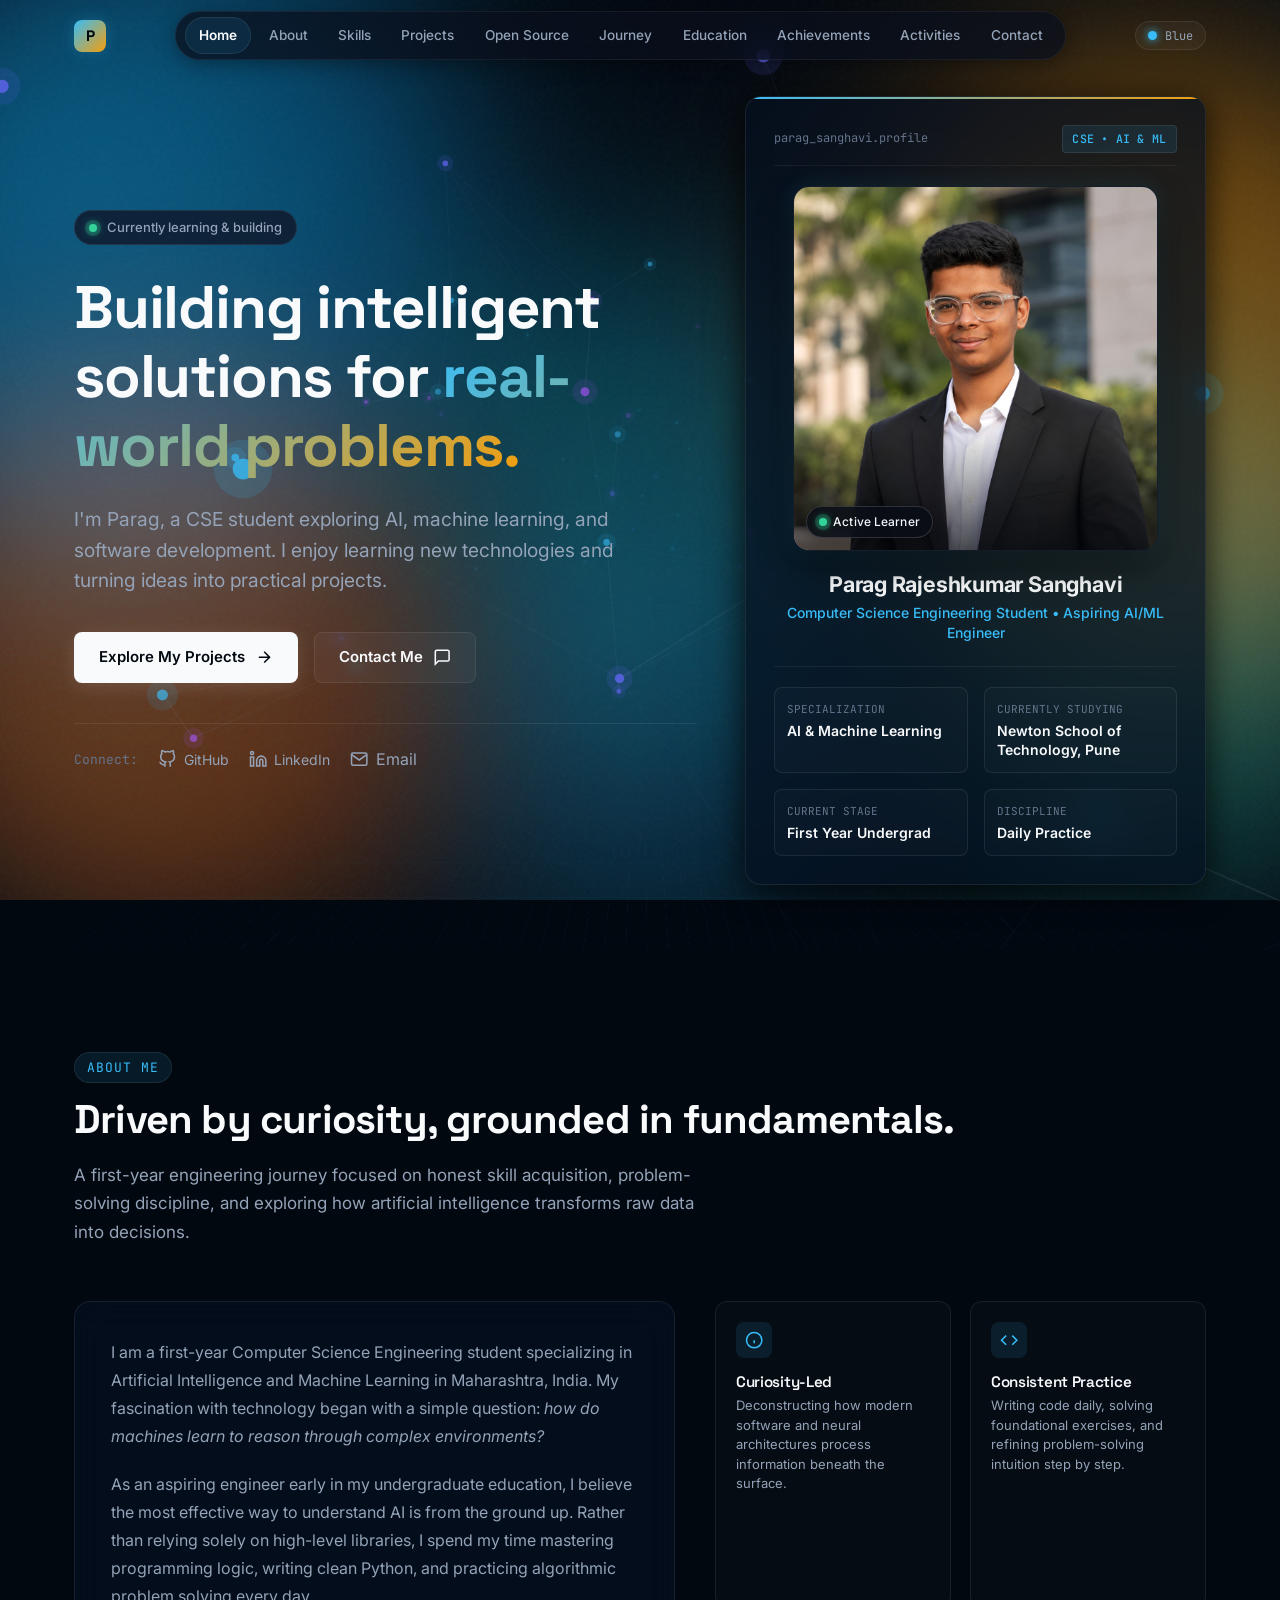
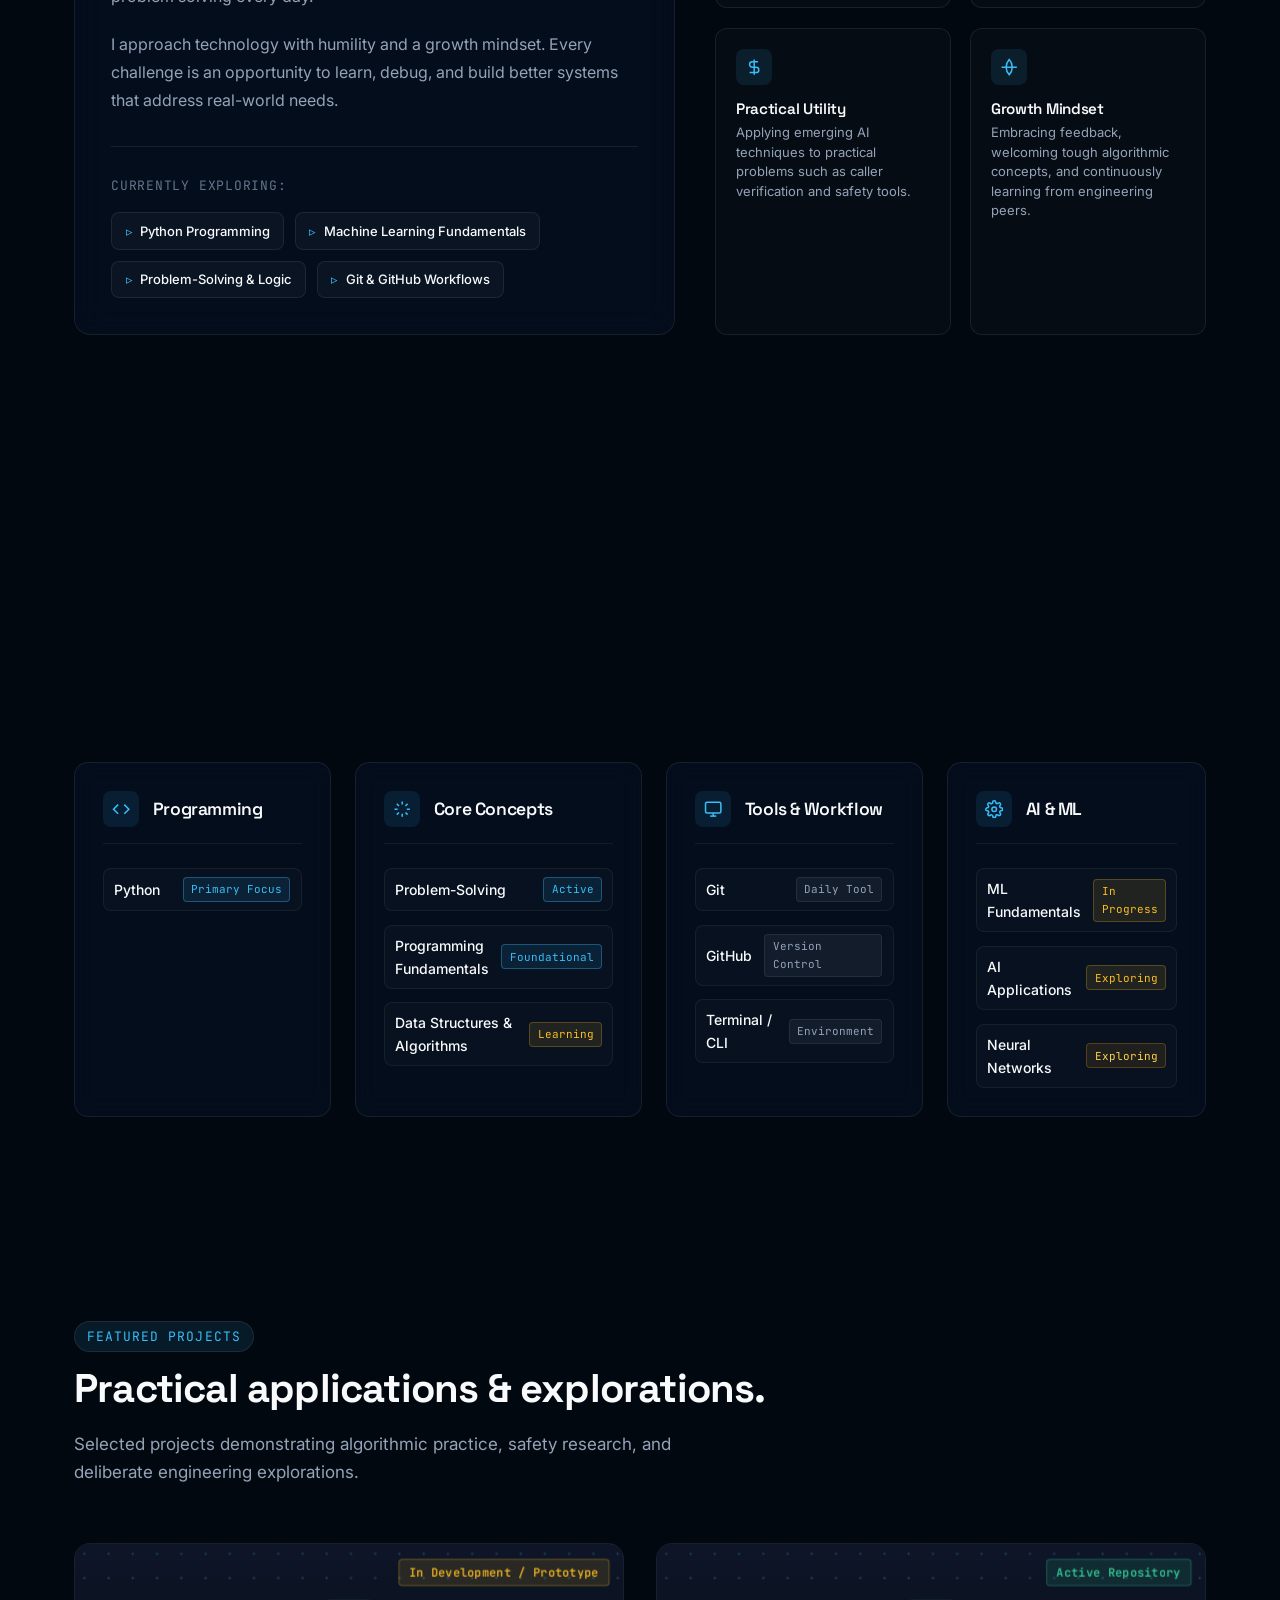
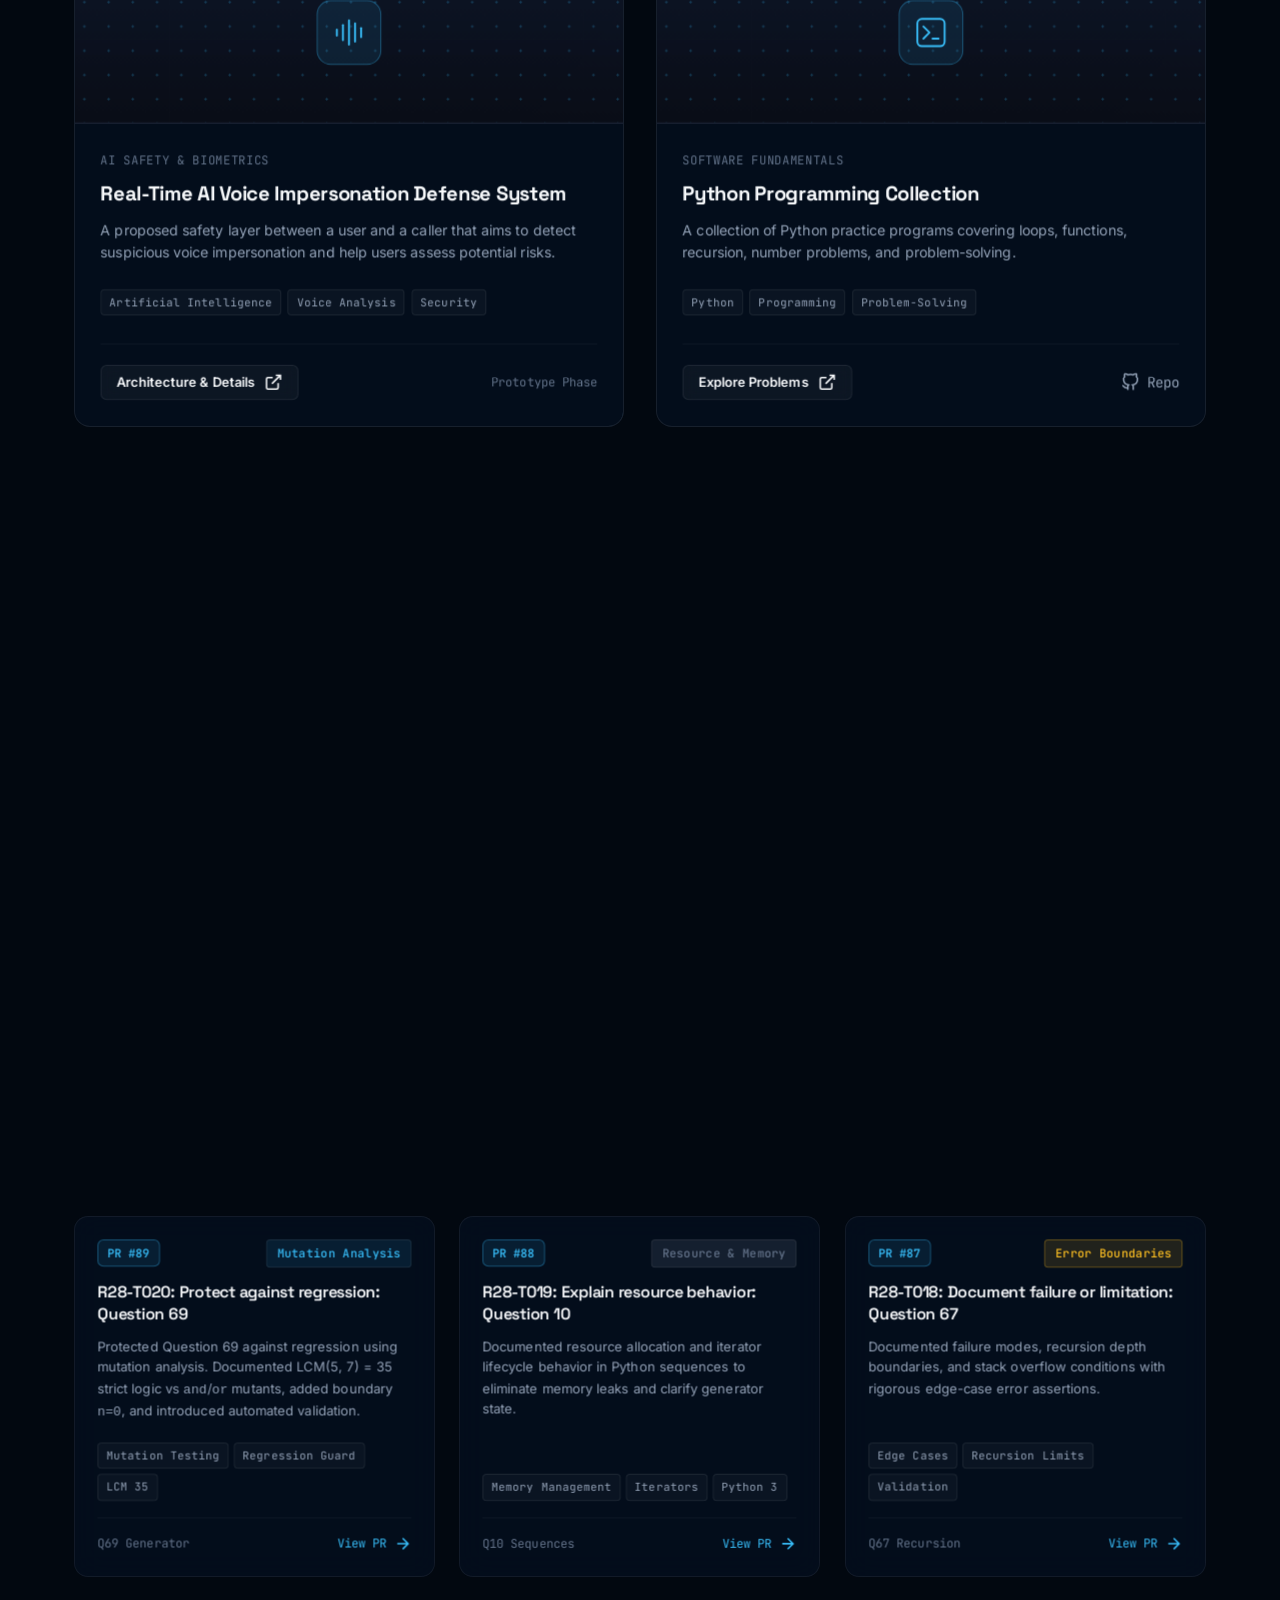
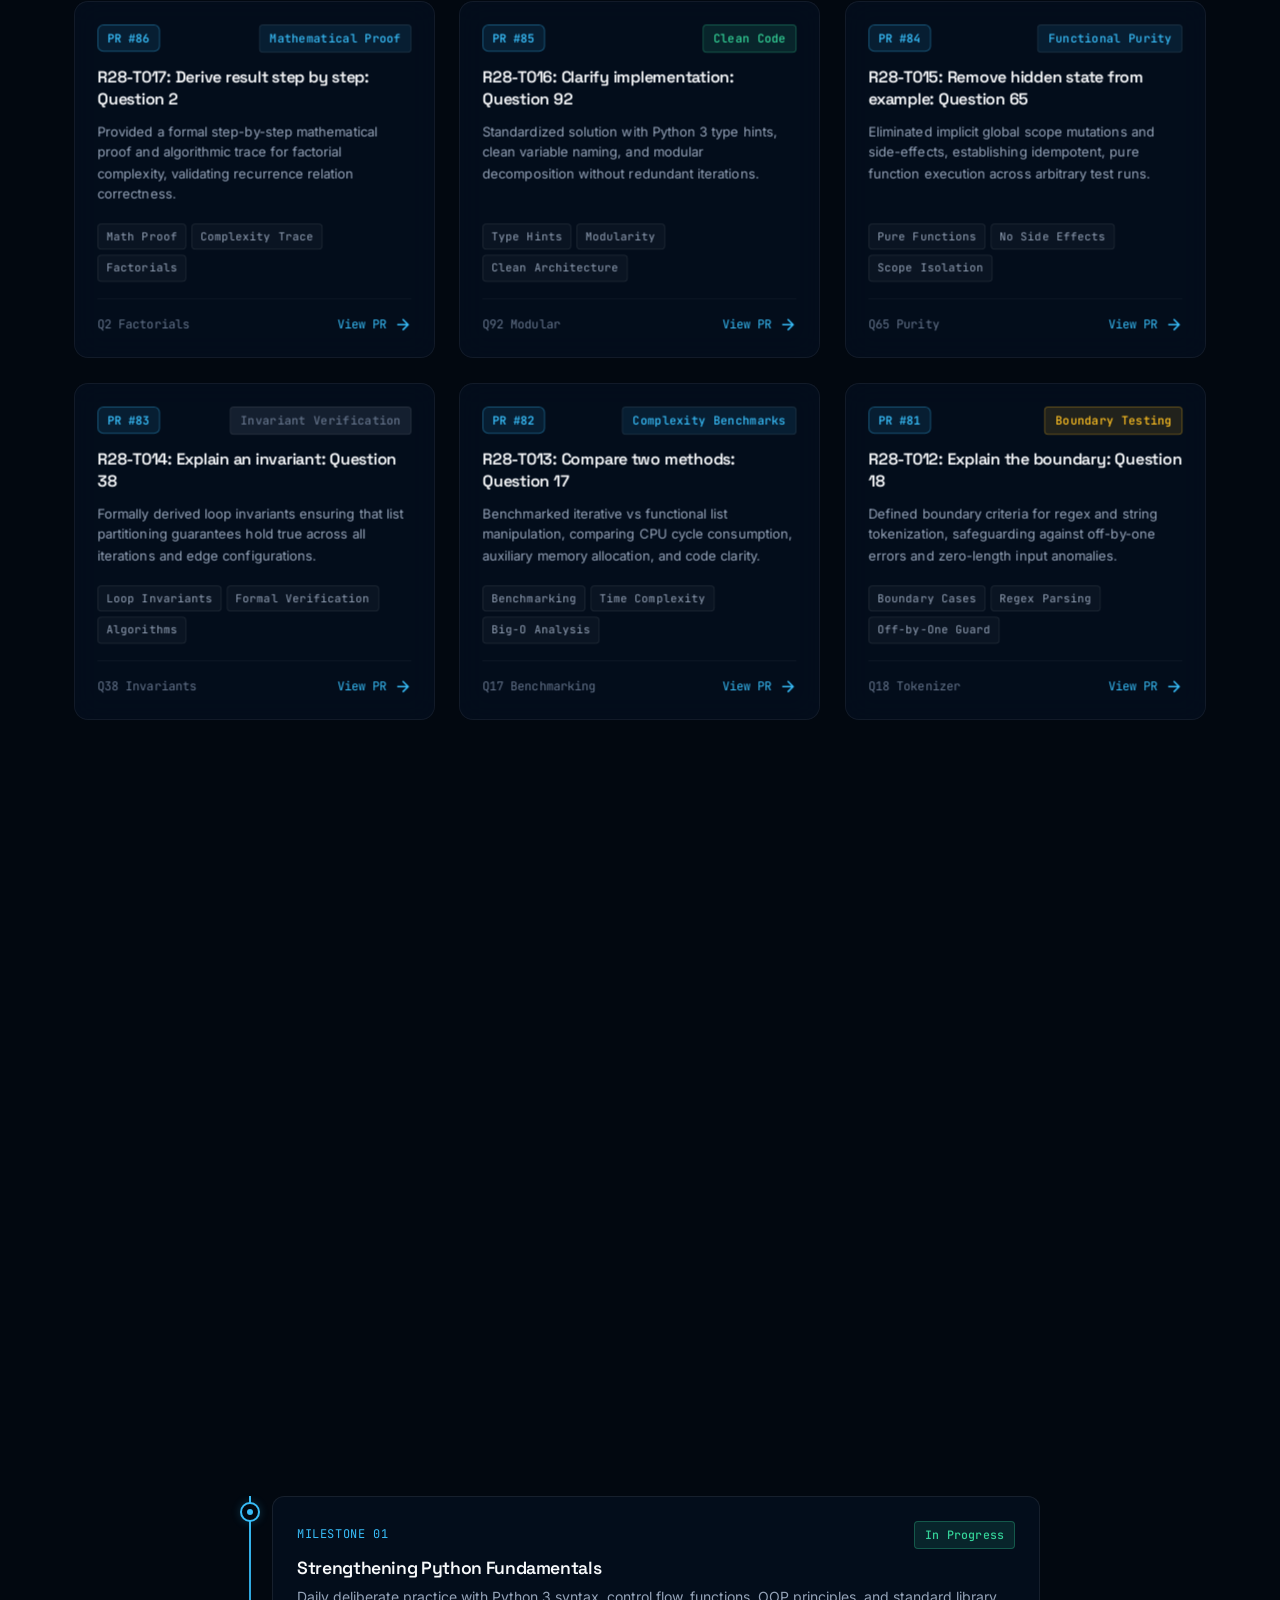
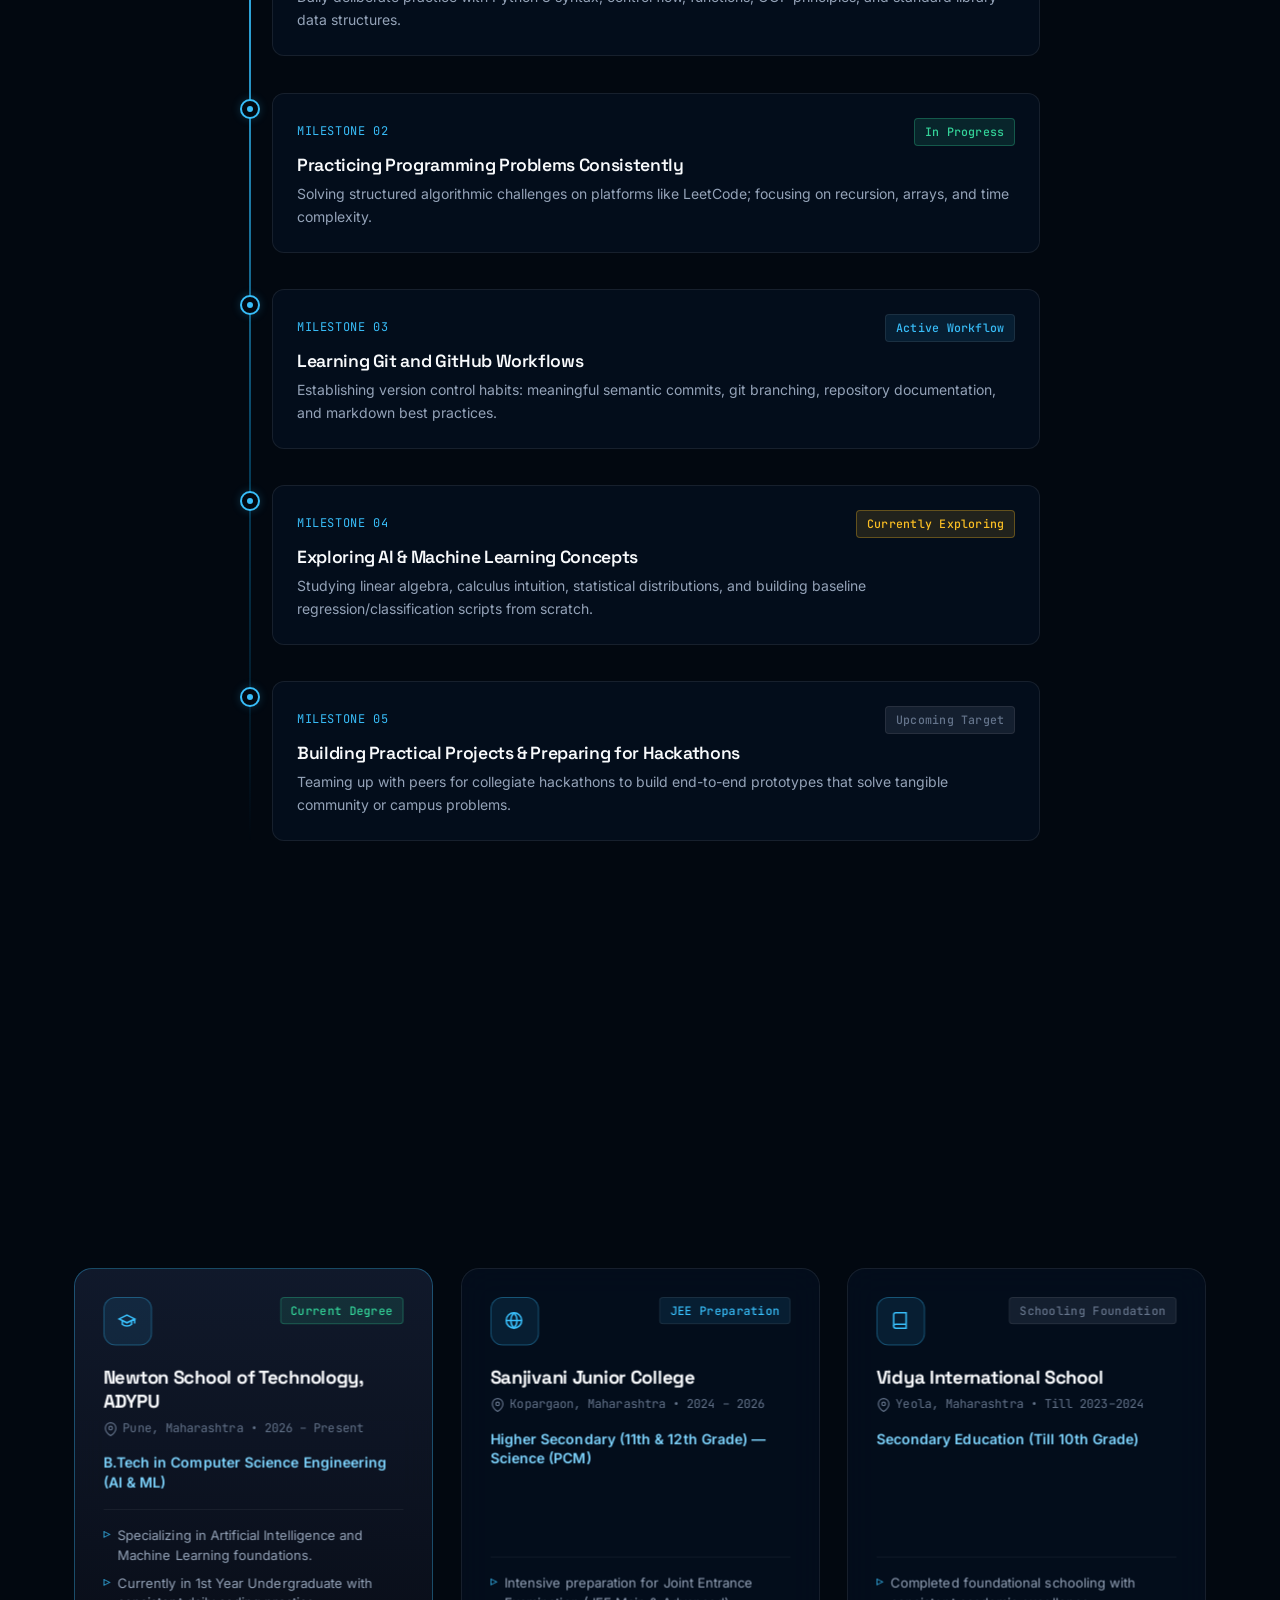
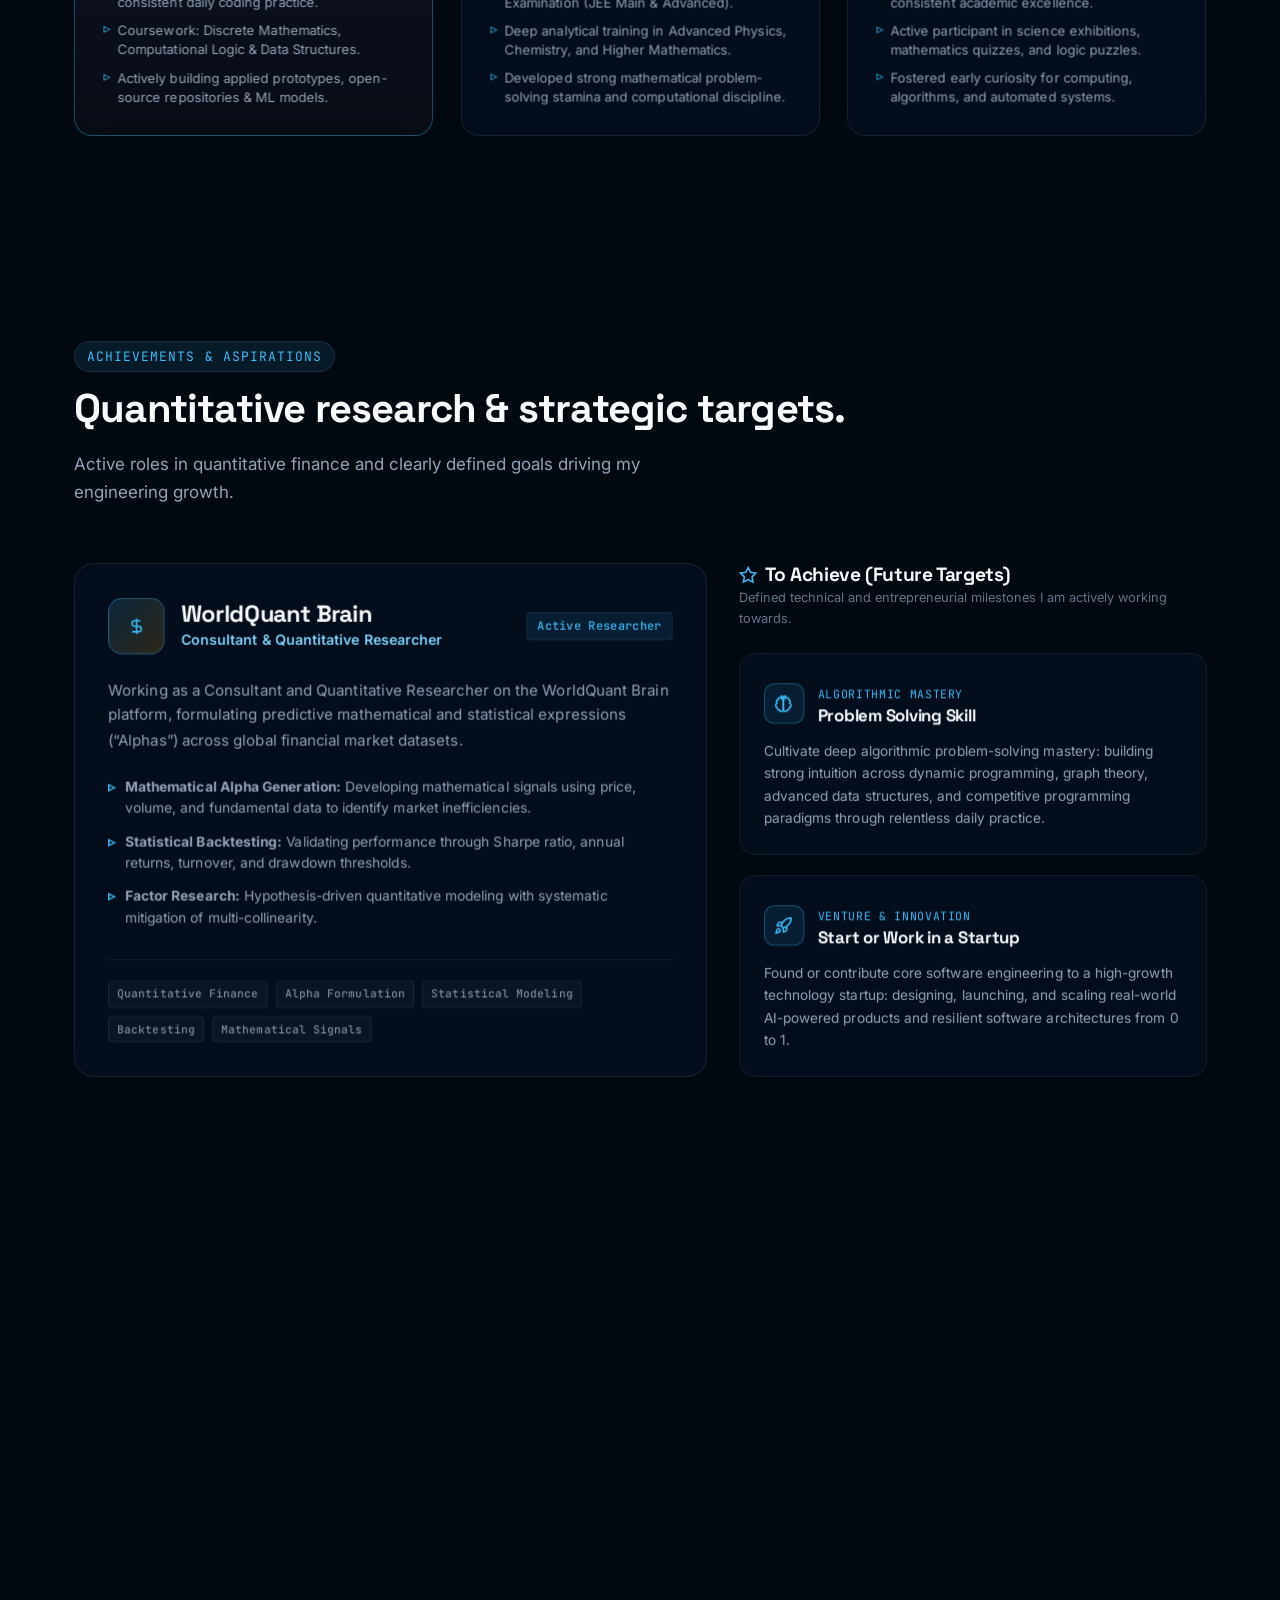
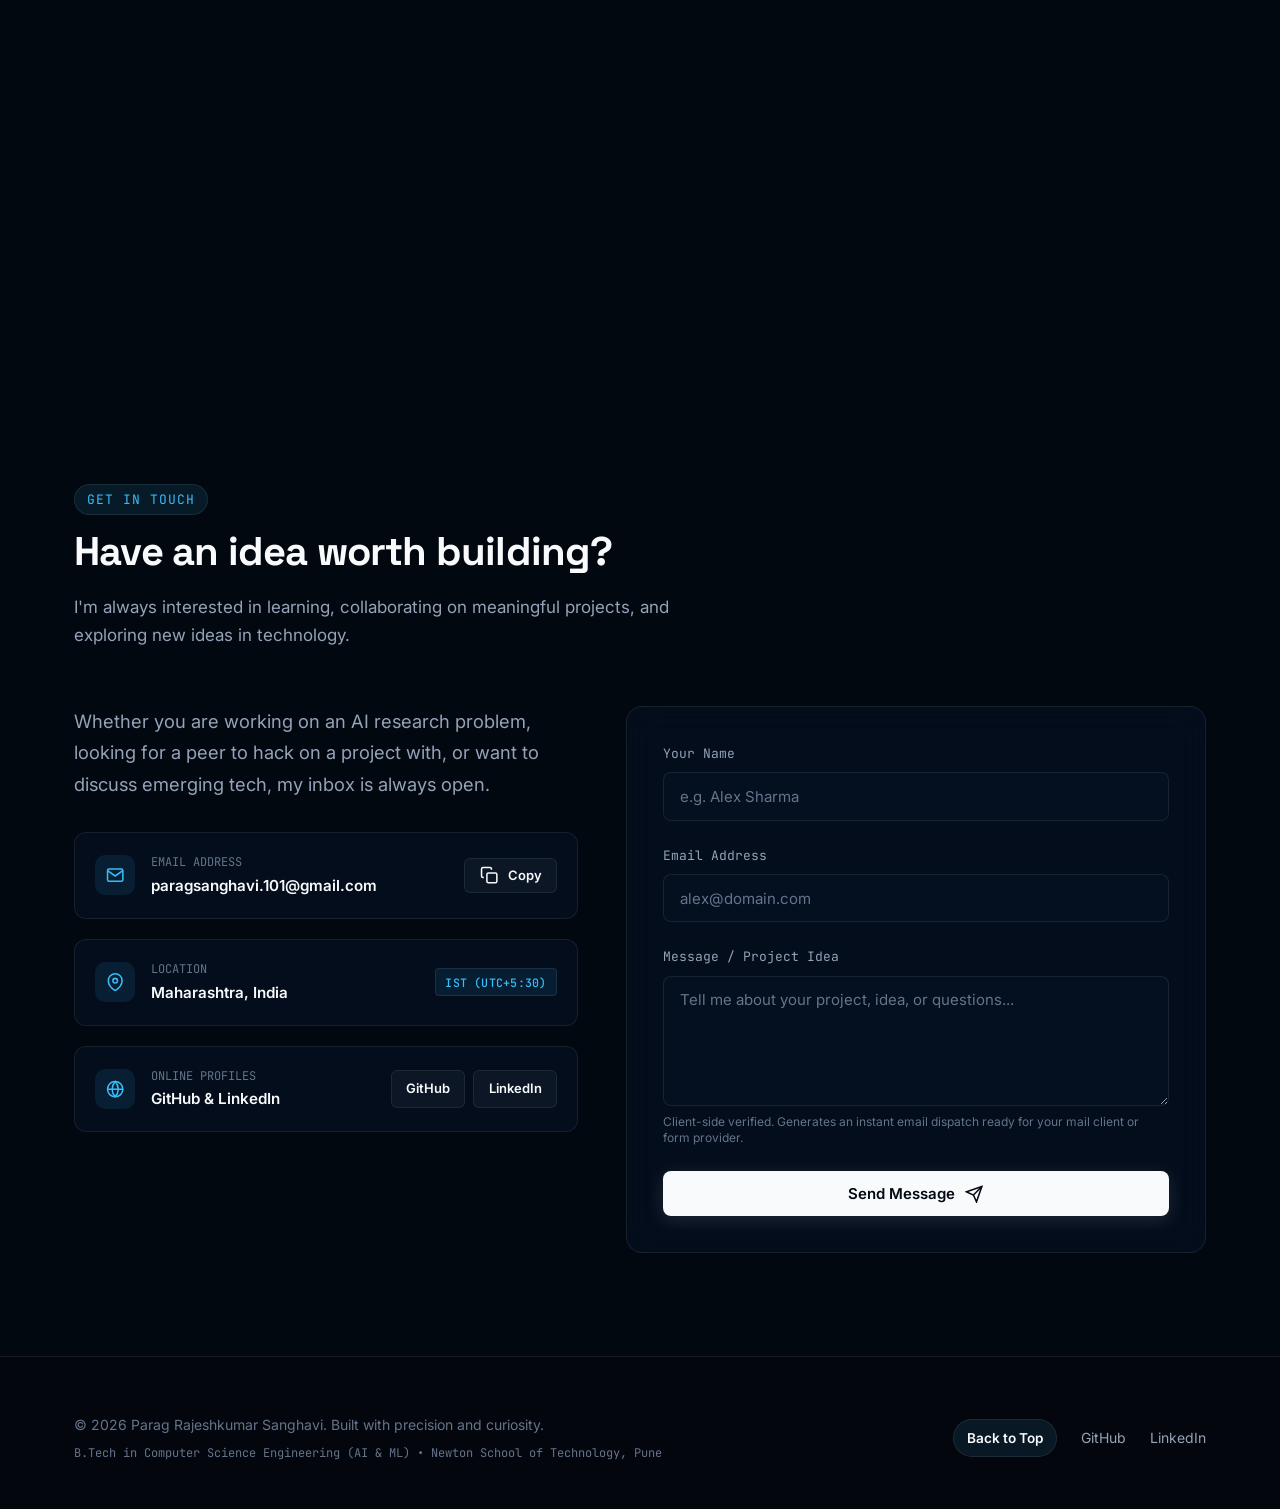
==== commit d094842d: "fix: update education year ranges to 2023-2024, 2024-2026, 2026-Present" ====
--- a/index.html
+++ b/index.html
@@ -972,7 +972,7 @@
             <h3 class="edu-institution">Newton School of Technology, ADYPU</h3>
             <div class="edu-location">
               <svg class="icon" viewBox="0 0 24 24" fill="none" stroke="currentColor" stroke-width="2" style="width: 14px; height: 14px;"><path d="M21 10c0 7-9 13-9 13s-9-6-9-13a9 9 0 0 1 18 0z"/><circle cx="12" cy="10" r="3"/></svg>
-              <span>Pune, Maharashtra • 2024 – Present</span>
+              <span>Pune, Maharashtra • 2026 – Present</span>
             </div>
             <div class="edu-degree">B.Tech in Computer Science Engineering (AI &amp; ML)</div>
 
@@ -1008,7 +1008,7 @@
             <h3 class="edu-institution">Sanjivani Junior College</h3>
             <div class="edu-location">
               <svg class="icon" viewBox="0 0 24 24" fill="none" stroke="currentColor" stroke-width="2" style="width: 14px; height: 14px;"><path d="M21 10c0 7-9 13-9 13s-9-6-9-13a9 9 0 0 1 18 0z"/><circle cx="12" cy="10" r="3"/></svg>
-              <span>Kopargaon, Maharashtra • 2022 – 2024</span>
+              <span>Kopargaon, Maharashtra • 2024 – 2026</span>
             </div>
             <div class="edu-degree">Higher Secondary (11th &amp; 12th Grade) — Science (PCM)</div>
 
@@ -1040,7 +1040,7 @@
             <h3 class="edu-institution">Vidya International School</h3>
             <div class="edu-location">
               <svg class="icon" viewBox="0 0 24 24" fill="none" stroke="currentColor" stroke-width="2" style="width: 14px; height: 14px;"><path d="M21 10c0 7-9 13-9 13s-9-6-9-13a9 9 0 0 1 18 0z"/><circle cx="12" cy="10" r="3"/></svg>
-              <span>Yeola, Maharashtra • Till 2022</span>
+              <span>Yeola, Maharashtra • Till 2023–2024</span>
             </div>
             <div class="edu-degree">Secondary Education (Till 10th Grade)</div>
 
--- a/css/main.css
+++ b/css/main.css
@@ -5,12 +5,12 @@
 
 :root {
   /* Core Canvas & Surfaces with 3D Depth */
-  --bg-deep: #030611;
-  --bg-surface: #070c1a;
-  --bg-card: rgba(11, 17, 33, 0.68);
-  --bg-card-hover: rgba(17, 26, 48, 0.82);
-  --bg-glass: rgba(7, 11, 22, 0.78);
-  --bg-input: rgba(13, 20, 38, 0.65);
+  --bg-deep: #020810;
+  --bg-surface: #05101e;
+  --bg-card: rgba(5, 16, 32, 0.72);
+  --bg-card-hover: rgba(8, 22, 44, 0.88);
+  --bg-glass: rgba(4, 12, 26, 0.80);
+  --bg-input: rgba(6, 18, 36, 0.68);
 
   /* Typography Colors */
   --text-primary: #f8fafc;
@@ -24,12 +24,12 @@
   --border-hover: rgba(56, 189, 248, 0.35);
   --border-active: rgba(56, 189, 248, 0.6);
 
-  /* Default Accent: Electric Blue */
+  /* Default Accent: Cyan → Gold gradient */
   --accent: #38bdf8;
   --accent-light: #7dd3fc;
   --accent-dark: #0284c7;
   --accent-glow: rgba(56, 189, 248, 0.22);
-  --accent-gradient: linear-gradient(135deg, #38bdf8 0%, #818cf8 100%);
+  --accent-gradient: linear-gradient(135deg, #38bdf8 0%, #f59e0b 100%);
   --accent-soft: rgba(56, 189, 248, 0.1);
 
   /* Status Colors */
@@ -54,16 +54,16 @@
   --transition-fast: 0.15s ease;
 }
 
-/* Violet Accent Theme */
-[data-accent="violet"] {
-  --accent: #a855f7;
-  --accent-light: #c084fc;
-  --accent-dark: #7e22ce;
-  --accent-glow: rgba(168, 85, 247, 0.24);
-  --accent-gradient: linear-gradient(135deg, #a855f7 0%, #ec4899 100%);
-  --accent-soft: rgba(168, 85, 247, 0.12);
-  --border-hover: rgba(168, 85, 247, 0.4);
-  --border-active: rgba(168, 85, 247, 0.7);
+/* Gold Accent Theme (replaces violet) */
+[data-accent="gold"] {
+  --accent: #f59e0b;
+  --accent-light: #fcd34d;
+  --accent-dark: #b45309;
+  --accent-glow: rgba(245, 158, 11, 0.24);
+  --accent-gradient: linear-gradient(135deg, #f59e0b 0%, #ef4444 100%);
+  --accent-soft: rgba(245, 158, 11, 0.12);
+  --border-hover: rgba(245, 158, 11, 0.4);
+  --border-active: rgba(245, 158, 11, 0.7);
 }
 
 /* Emerald Accent Theme */
@@ -79,7 +79,9 @@
 }
 
 /* Base Reset */
-*, *::before, *::after {
+*,
+*::before,
+*::after {
   box-sizing: border-box;
   margin: 0;
   padding: 0;
@@ -131,33 +133,34 @@
   animation: blob-morph-1 20s ease-in-out infinite alternate;
 }
 
-/* Blob 2 — Violet — top-right */
+/* Blob 2 — Gold/Amber — top-right */
 .mesh-blob-2 {
   width: 650px; height: 650px;
   right: -15%; top: 5%;
-  background: radial-gradient(circle at 60% 35%, #a855f7, #7c3aed 60%, transparent 80%);
+  background: radial-gradient(circle at 60% 35%, #f59e0b, #d97706 60%, transparent 80%);
   animation: blob-morph-2 25s ease-in-out infinite alternate;
-}
-
-/* Blob 3 — Indigo — center */
+  opacity: 0.45;
+}
+
+/* Blob 3 — Cyan-teal mix — center */
 .mesh-blob-3 {
   width: 500px; height: 500px;
   left: 30%; top: 25%;
-  background: radial-gradient(circle at 50% 50%, #6366f1, #4338ca 60%, transparent 80%);
+  background: radial-gradient(circle at 50% 50%, #22d3ee, #0891b2 60%, transparent 80%);
   animation: blob-morph-3 18s ease-in-out infinite alternate;
-  opacity: 0.35;
-}
-
-/* Blob 4 — Rose — bottom-left */
+  opacity: 0.32;
+}
+
+/* Blob 4 — Coral/Orange — bottom-left */
 .mesh-blob-4 {
   width: 600px; height: 600px;
   left: -10%; bottom: -5%;
-  background: radial-gradient(circle at 40% 60%, #e879f9, #9d174d 60%, transparent 80%);
+  background: radial-gradient(circle at 40% 60%, #fb923c, #ea580c 60%, transparent 80%);
   animation: blob-morph-4 22s ease-in-out infinite alternate;
-  opacity: 0.4;
-}
-
-/* Blob 5 — Teal — bottom-right */
+  opacity: 0.38;
+}
+
+/* Blob 5 — Teal/Emerald — bottom-right */
 .mesh-blob-5 {
   width: 580px; height: 580px;
   right: -12%; bottom: 0%;
@@ -166,12 +169,12 @@
   opacity: 0.38;
 }
 
-/* Blob 6 — Deep Blue — center-bottom (subtle tie) */
+/* Blob 6 — Sky Blue — center-bottom (subtle tie) */
 .mesh-blob-6 {
   width: 450px; height: 450px;
   left: 50%; top: 60%;
   transform: translateX(-50%);
-  background: radial-gradient(circle at 50% 45%, #3b82f6, #1e3a8a 60%, transparent 80%);
+  background: radial-gradient(circle at 50% 45%, #38bdf8, #0369a1 60%, transparent 80%);
   animation: blob-morph-6 32s ease-in-out infinite alternate;
   opacity: 0.28;
 }
@@ -205,7 +208,7 @@
   width: 100vw;
   max-width: 1400px;
   height: 500px;
-  background: radial-gradient(circle at 50% 80%, rgba(99, 102, 241, 0.08) 0%, transparent 70%);
+  background: radial-gradient(circle at 50% 80%, rgba(14, 165, 233, 0.08) 0%, transparent 70%);
   pointer-events: none;
   z-index: 0;
 }
@@ -213,7 +216,7 @@
 /* Selection Color */
 ::selection {
   background: var(--accent);
-  color: #05070d;
+  color: #020810;
 }
 
 /* Accessible Skip Link */
@@ -222,7 +225,7 @@
   top: -60px;
   left: 1rem;
   background: var(--accent);
-  color: #05070d;
+  color: #020810;
   padding: 0.5rem 1rem;
   font-weight: 600;
   font-size: 0.875rem;
@@ -236,7 +239,12 @@
 }
 
 /* Typography Defaults */
-h1, h2, h3, h4, h5, h6 {
+h1,
+h2,
+h3,
+h4,
+h5,
+h6 {
   font-family: var(--font-display);
   color: var(--text-primary);
   line-height: 1.25;
@@ -378,6 +386,7 @@
   .grid-2 {
     grid-template-columns: repeat(2, 1fr);
   }
+
   .grid-4 {
     grid-template-columns: repeat(2, 1fr);
   }
@@ -387,7 +396,8 @@
   .grid-3 {
     grid-template-columns: repeat(3, 1fr);
   }
+
   .grid-4 {
     grid-template-columns: repeat(4, 1fr);
   }
-}
+}
--- a/css/components.css
+++ b/css/components.css
@@ -51,7 +51,7 @@
   display: inline-flex;
   align-items: center;
   justify-content: center;
-  color: #05070d;
+  color: #020810;
   font-weight: 800;
   font-size: 0.95rem;
   box-shadow: 0 0 16px var(--accent-glow);
@@ -283,7 +283,7 @@
 
 .btn-primary {
   background: var(--text-primary);
-  color: #05070d;
+  color: #020810;
   box-shadow: 0 4px 18px rgba(255, 255, 255, 0.12);
 }
 
@@ -589,7 +589,7 @@
 }
 
 .code-keyword { color: var(--accent); }
-.code-fn { color: #818cf8; }
+.code-fn { color: #38bdf8; }
 .code-string { color: #34d399; }
 .code-comment { color: var(--text-muted); font-style: italic; }
 
@@ -948,9 +948,9 @@
 }
 
 .skill-tag-exploring {
-  background: rgba(168, 85, 247, 0.1);
-  color: #c084fc;
-  border: 1px solid rgba(168, 85, 247, 0.25);
+  background: rgba(245, 158, 11, 0.1);
+  color: #fcd34d;
+  border: 1px solid rgba(245, 158, 11, 0.25);
 }
 
 .skill-tag-tool {
@@ -1115,7 +1115,7 @@
   left: 9px;
   width: 2px;
   height: 100%;
-  background: linear-gradient(180deg, var(--accent) 0%, rgba(99, 102, 241, 0.4) 60%, transparent 100%);
+  background: linear-gradient(180deg, var(--accent) 0%, rgba(14, 165, 233, 0.35) 60%, transparent 100%);
 }
 
 .timeline-item {
@@ -2011,7 +2011,7 @@
   width: 3.5rem;
   height: 3.5rem;
   border-radius: 14px;
-  background: linear-gradient(135deg, rgba(56, 189, 248, 0.15) 0%, rgba(168, 85, 247, 0.2) 100%);
+  background: linear-gradient(135deg, rgba(56, 189, 248, 0.15) 0%, rgba(245, 158, 11, 0.18) 100%);
   border: 1px solid var(--border-hover);
   display: flex;
   align-items: center;
--- a/css/animations.css
+++ b/css/animations.css
@@ -16,16 +16,30 @@
 }
 
 /* Stagger delays for grid items */
-.reveal-delay-1 { transition-delay: 0.08s; }
-.reveal-delay-2 { transition-delay: 0.16s; }
-.reveal-delay-3 { transition-delay: 0.24s; }
-.reveal-delay-4 { transition-delay: 0.32s; }
+.reveal-delay-1 {
+  transition-delay: 0.08s;
+}
+
+.reveal-delay-2 {
+  transition-delay: 0.16s;
+}
+
+.reveal-delay-3 {
+  transition-delay: 0.24s;
+}
+
+.reveal-delay-4 {
+  transition-delay: 0.32s;
+}
 
 /* Subtle floating animation for hero terminal */
 @keyframes subtle-float {
-  0%, 100% {
+
+  0%,
+  100% {
     transform: translateY(0);
   }
+
   50% {
     transform: translateY(-8px);
   }
@@ -37,9 +51,12 @@
 
 /* Pulse glow for subtle accents */
 @keyframes glow-pulse {
-  0%, 100% {
+
+  0%,
+  100% {
     box-shadow: 0 0 15px var(--accent-glow);
   }
+
   50% {
     box-shadow: 0 0 35px var(--accent-glow), 0 0 10px var(--accent);
   }
@@ -54,9 +71,11 @@
   0% {
     background-position: 0% 50%;
   }
+
   50% {
     background-position: 100% 50%;
   }
+
   100% {
     background-position: 0% 50%;
   }
@@ -84,7 +103,7 @@
   box-shadow: 0 16px 40px rgba(0, 0, 0, 0.6), 0 0 30px var(--accent-glow);
 }
 
-.tilt-card > * {
+.tilt-card>* {
   transform: translateZ(12px);
   transition: transform 0.25s cubic-bezier(0.16, 1, 0.3, 1);
 }
@@ -120,14 +139,12 @@
   inset: -2px;
   border-radius: inherit;
   padding: 2px;
-  background: conic-gradient(
-    from var(--beam-angle, 0deg) at 50% 50%,
-    transparent 0%,
-    var(--accent) 25%,
-    var(--accent-light) 30%,
-    transparent 40%,
-    transparent 100%
-  );
+  background: conic-gradient(from var(--beam-angle, 0deg) at 50% 50%,
+      transparent 0%,
+      var(--accent) 25%,
+      var(--accent-light) 30%,
+      transparent 40%,
+      transparent 100%);
   -webkit-mask: linear-gradient(#fff 0 0) content-box, linear-gradient(#fff 0 0);
   -webkit-mask-composite: xor;
   mask-composite: exclude;
@@ -146,6 +163,7 @@
   0% {
     --beam-angle: 0deg;
   }
+
   100% {
     --beam-angle: 360deg;
   }
@@ -173,7 +191,7 @@
   left: -50%;
   width: 200%;
   height: 200%;
-  background-image: 
+  background-image:
     linear-gradient(to right, rgba(56, 189, 248, 0.25) 1px, transparent 1px),
     linear-gradient(to bottom, rgba(56, 189, 248, 0.25) 1px, transparent 1px);
   background-size: 48px 48px;
@@ -186,6 +204,7 @@
   0% {
     transform: rotateX(72deg) translateY(0);
   }
+
   100% {
     transform: rotateX(72deg) translateY(48px);
   }
@@ -215,7 +234,7 @@
   height: 600px;
   top: 50%;
   right: -150px;
-  background: radial-gradient(circle, rgba(168, 85, 247, 0.35) 0%, rgba(56, 189, 248, 0.12) 50%, transparent 70%);
+  background: radial-gradient(circle, rgba(56, 189, 248, 0.35) 0%, rgba(14, 165, 233, 0.12) 50%, transparent 70%);
   animation: float-orb-2 22s ease-in-out infinite alternate;
 }
 
@@ -224,26 +243,50 @@
   height: 550px;
   bottom: 10%;
   left: 20%;
-  background: radial-gradient(circle, rgba(99, 102, 241, 0.3) 0%, rgba(52, 211, 153, 0.15) 50%, transparent 70%);
+  background: radial-gradient(circle, rgba(45, 212, 191, 0.3) 0%, rgba(52, 211, 153, 0.15) 50%, transparent 70%);
   animation: float-orb-3 25s ease-in-out infinite alternate;
 }
 
 @keyframes float-orb-1 {
-  0% { transform: translate3d(0, 0, 0) scale(1); }
-  50% { transform: translate3d(80px, 60px, 40px) scale(1.15); }
-  100% { transform: translate3d(-40px, 120px, -20px) scale(0.95); }
+  0% {
+    transform: translate3d(0, 0, 0) scale(1);
+  }
+
+  50% {
+    transform: translate3d(80px, 60px, 40px) scale(1.15);
+  }
+
+  100% {
+    transform: translate3d(-40px, 120px, -20px) scale(0.95);
+  }
 }
 
 @keyframes float-orb-2 {
-  0% { transform: translate3d(0, 0, 0) scale(1); }
-  50% { transform: translate3d(-90px, -70px, 50px) scale(1.2); }
-  100% { transform: translate3d(50px, -110px, -30px) scale(0.9); }
+  0% {
+    transform: translate3d(0, 0, 0) scale(1);
+  }
+
+  50% {
+    transform: translate3d(-90px, -70px, 50px) scale(1.2);
+  }
+
+  100% {
+    transform: translate3d(50px, -110px, -30px) scale(0.9);
+  }
 }
 
 @keyframes float-orb-3 {
-  0% { transform: translate3d(0, 0, 0) scale(1); }
-  50% { transform: translate3d(60px, -80px, 30px) scale(1.1); }
-  100% { transform: translate3d(-70px, 50px, -40px) scale(1.05); }
+  0% {
+    transform: translate3d(0, 0, 0) scale(1);
+  }
+
+  50% {
+    transform: translate3d(60px, -80px, 30px) scale(1.1);
+  }
+
+  100% {
+    transform: translate3d(-70px, 50px, -40px) scale(1.05);
+  }
 }
 
 /* 5. Magnetic CTA Button Sheen */
@@ -259,12 +302,10 @@
   left: -60%;
   width: 40%;
   height: 200%;
-  background: linear-gradient(
-    90deg,
-    transparent 0%,
-    rgba(255, 255, 255, 0.25) 50%,
-    transparent 100%
-  );
+  background: linear-gradient(90deg,
+      transparent 0%,
+      rgba(255, 255, 255, 0.25) 50%,
+      transparent 100%);
   transform: rotate(25deg);
   pointer-events: none;
   transition: none;
@@ -278,6 +319,7 @@
   0% {
     left: -60%;
   }
+
   100% {
     left: 140%;
   }
@@ -303,6 +345,7 @@
     transform: scale(0.95);
     opacity: 0.8;
   }
+
   100% {
     transform: scale(1.6);
     opacity: 0;
@@ -363,6 +406,7 @@
 
 /* Accessibility: Respect Reduced Motion Preferences */
 @media (prefers-reduced-motion: reduce) {
+
   *,
   *::before,
   *::after {
@@ -380,4 +424,4 @@
   .float-slow {
     animation: none !important;
   }
-}
+}
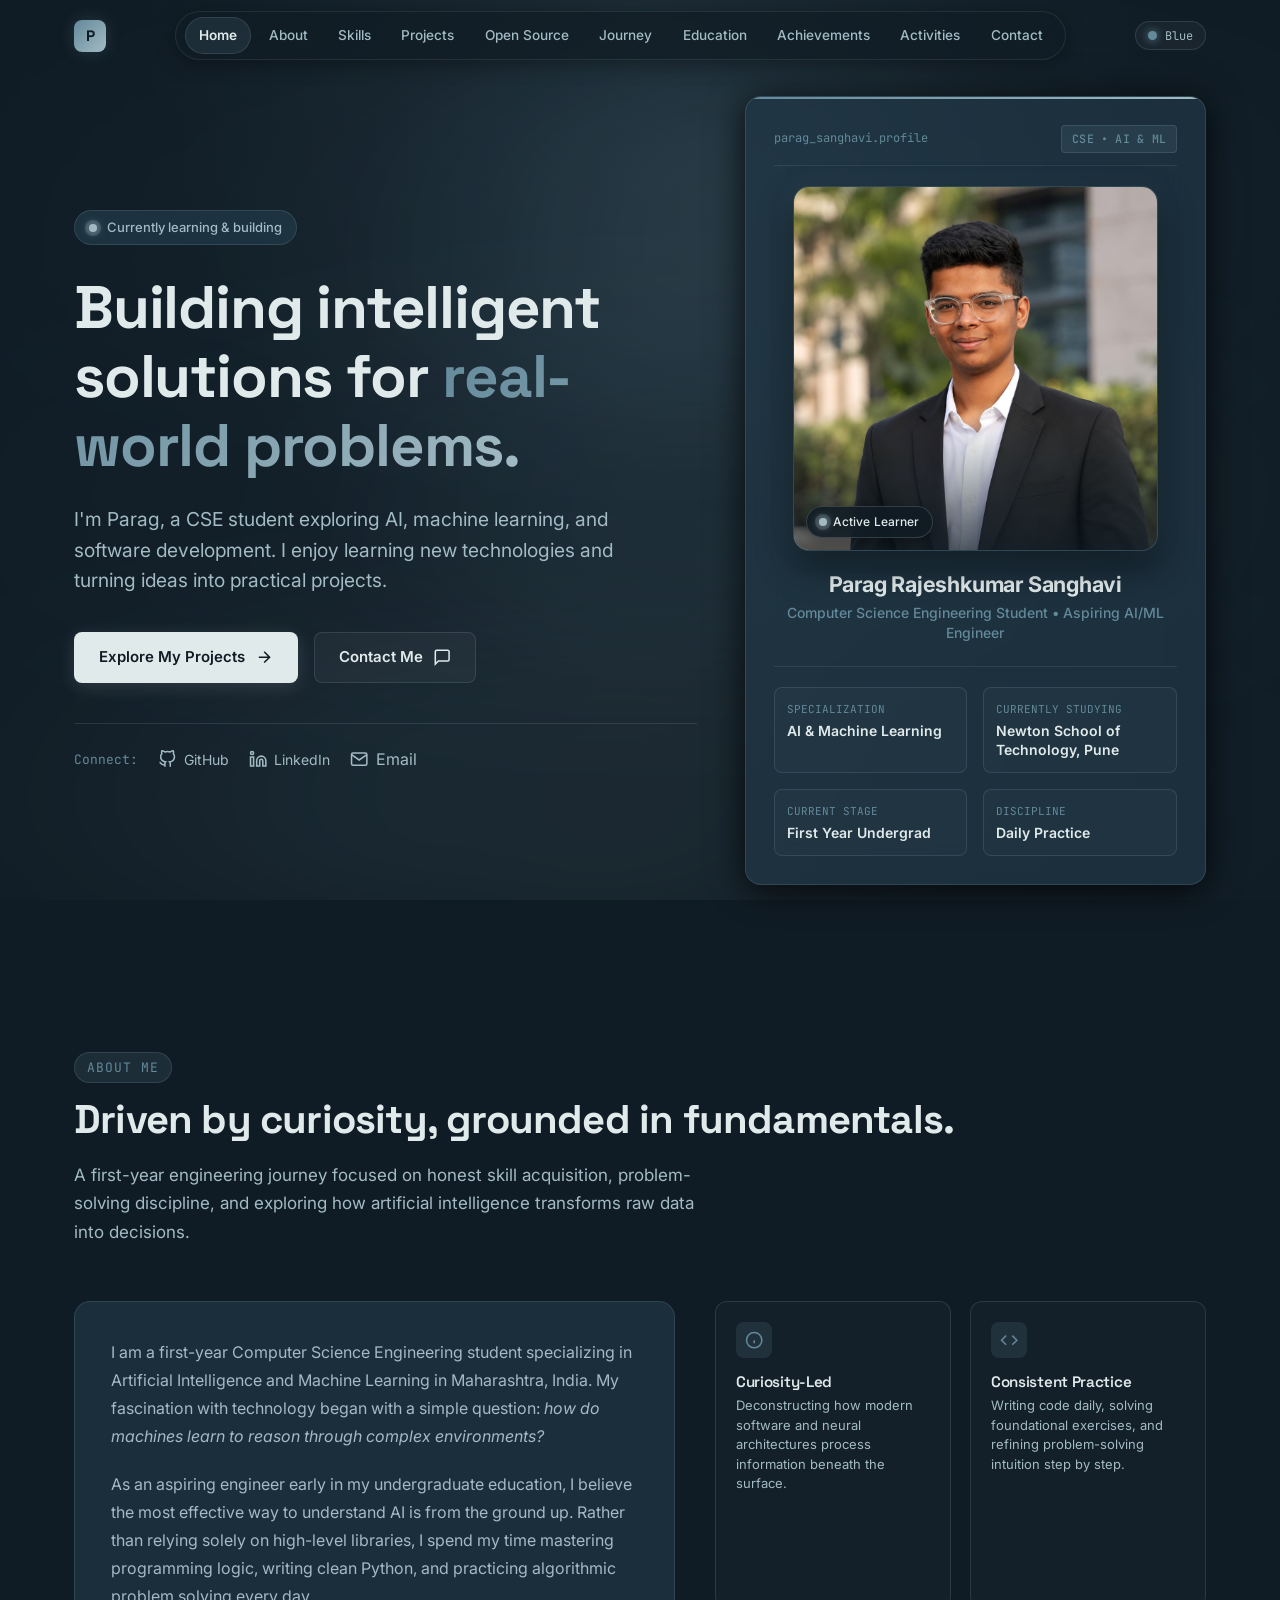
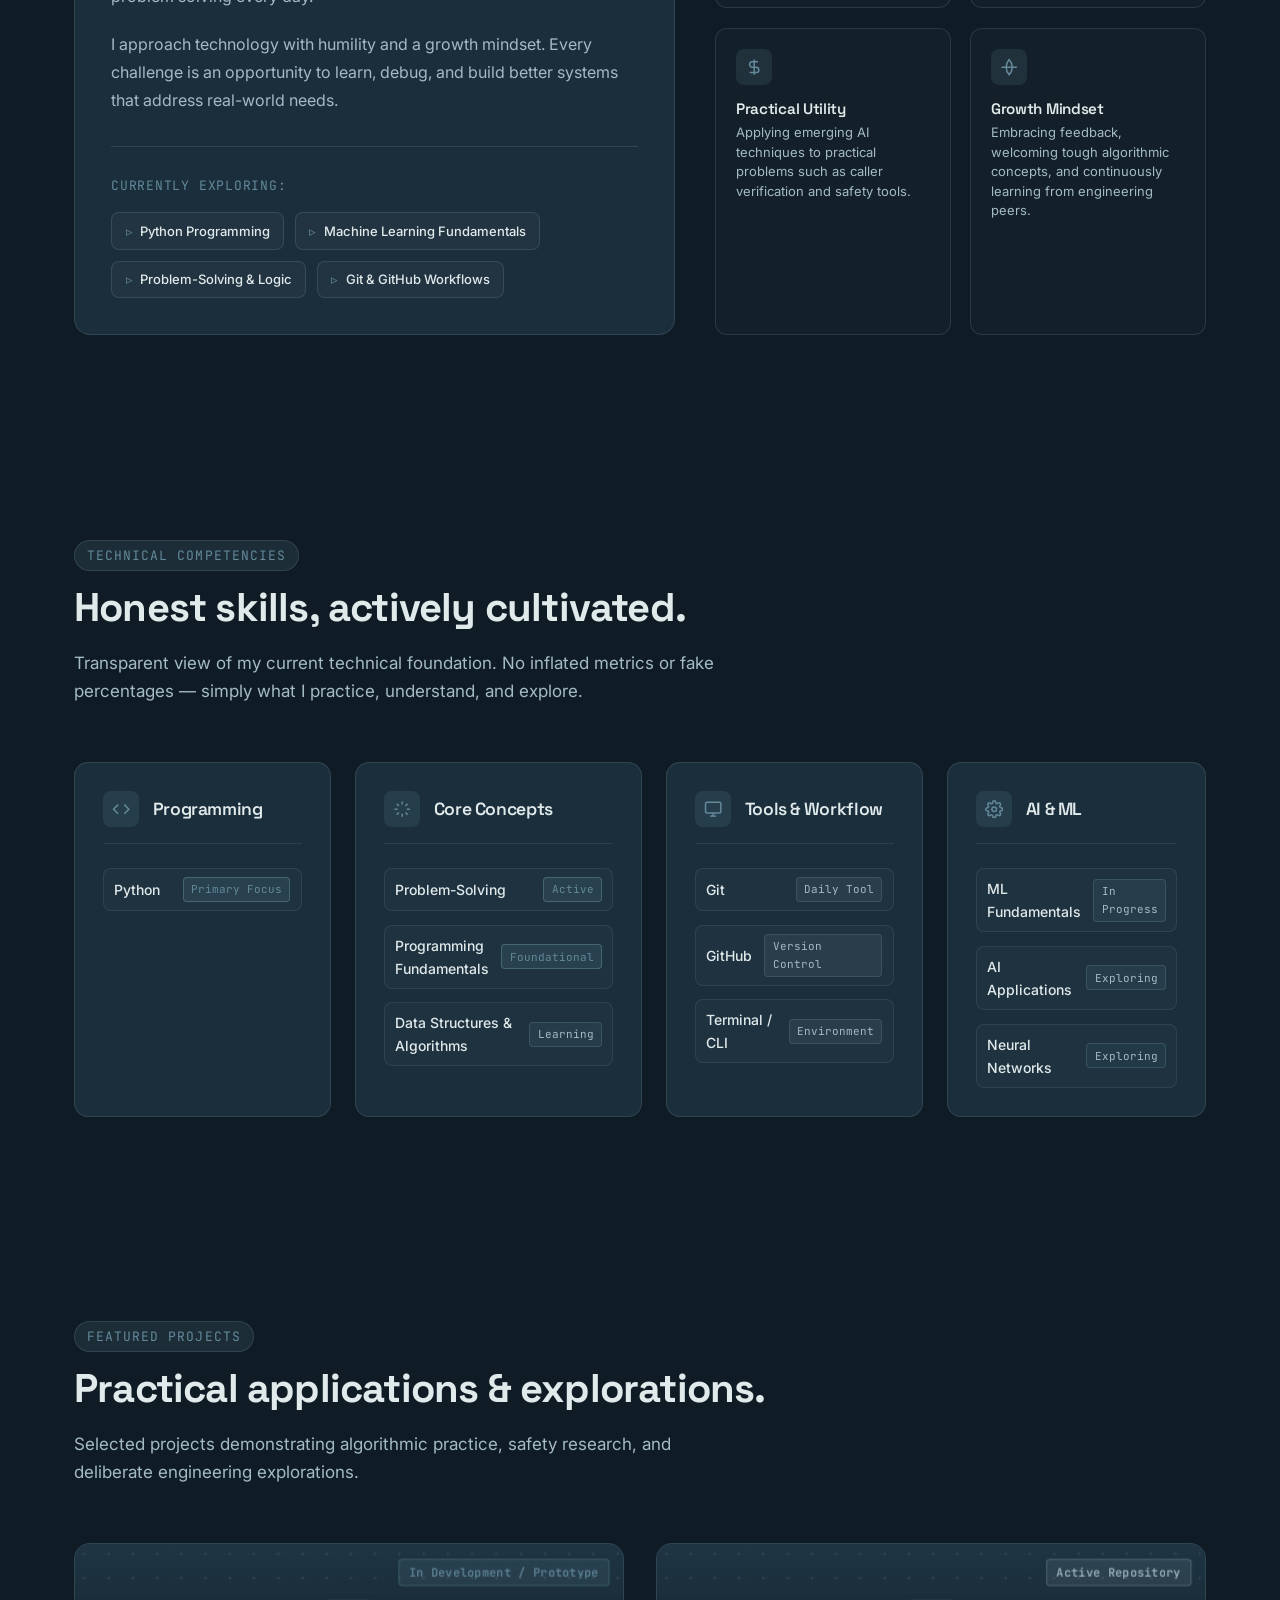
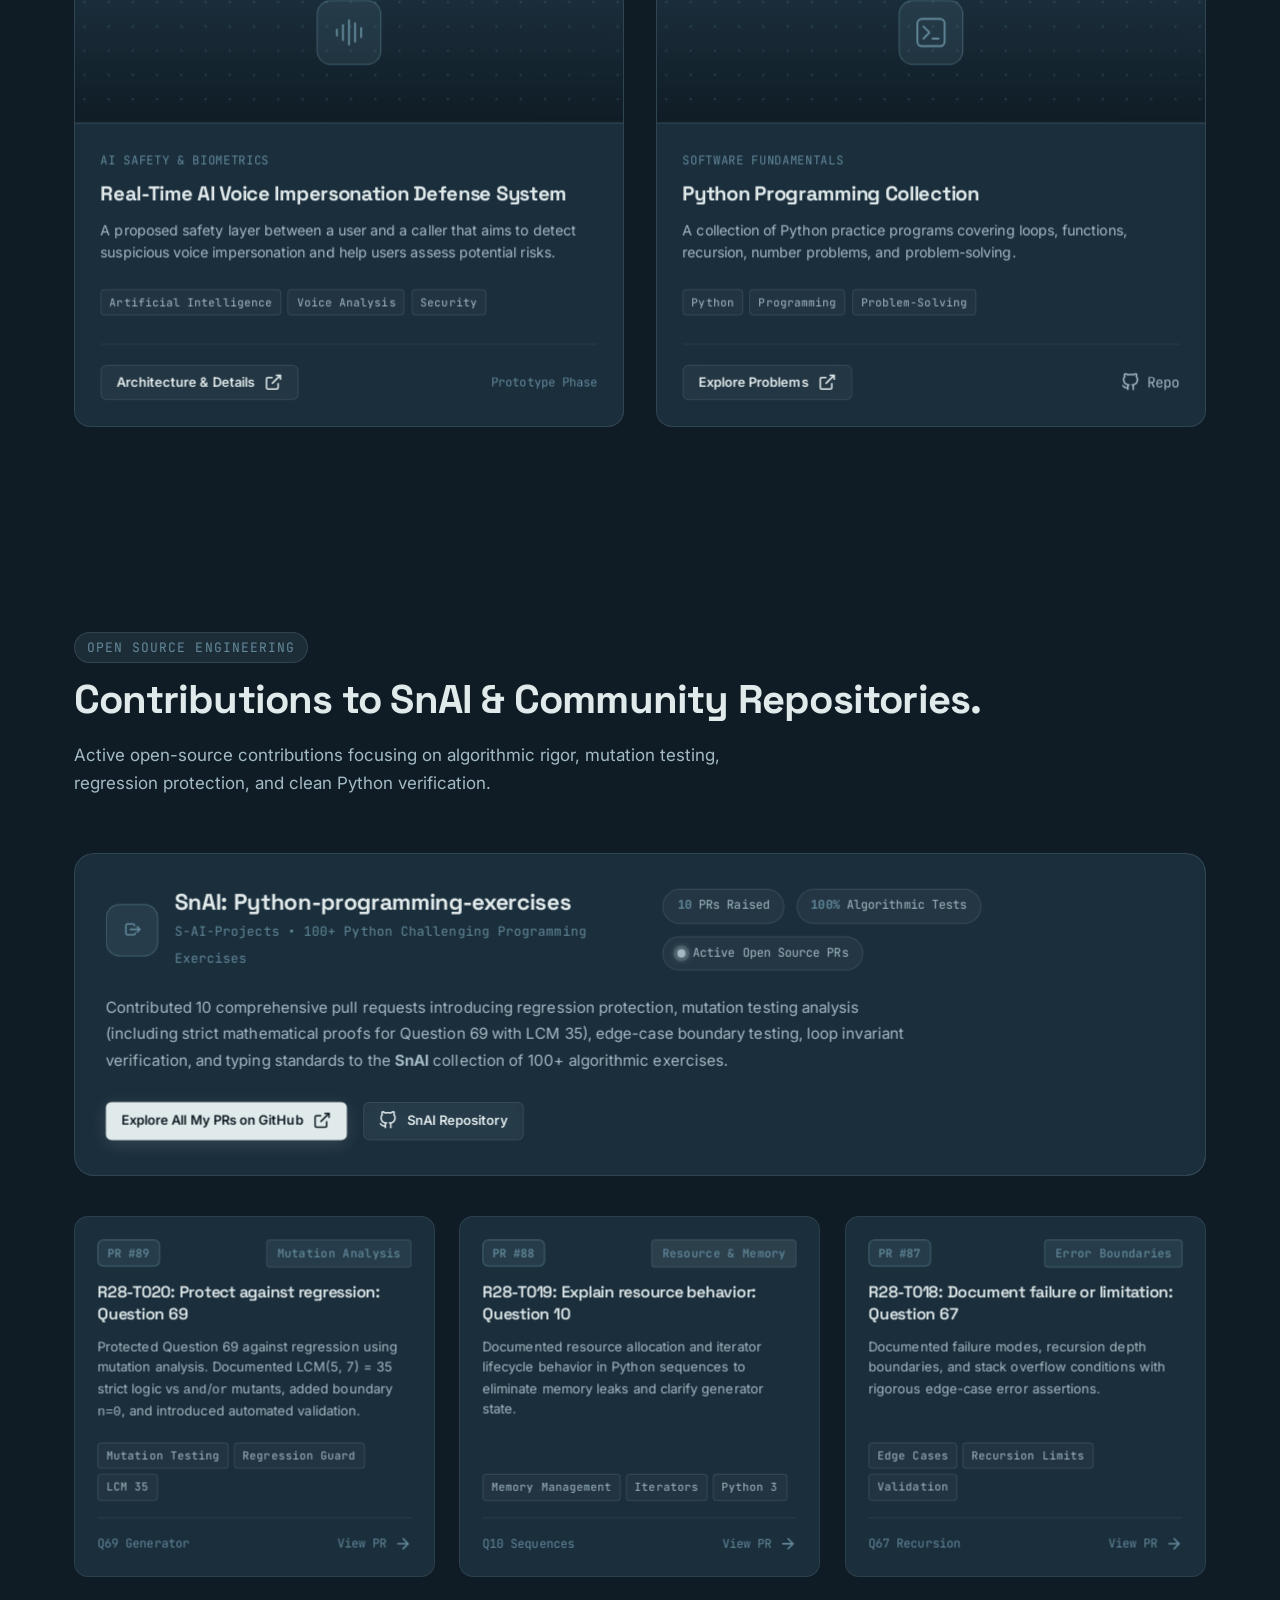
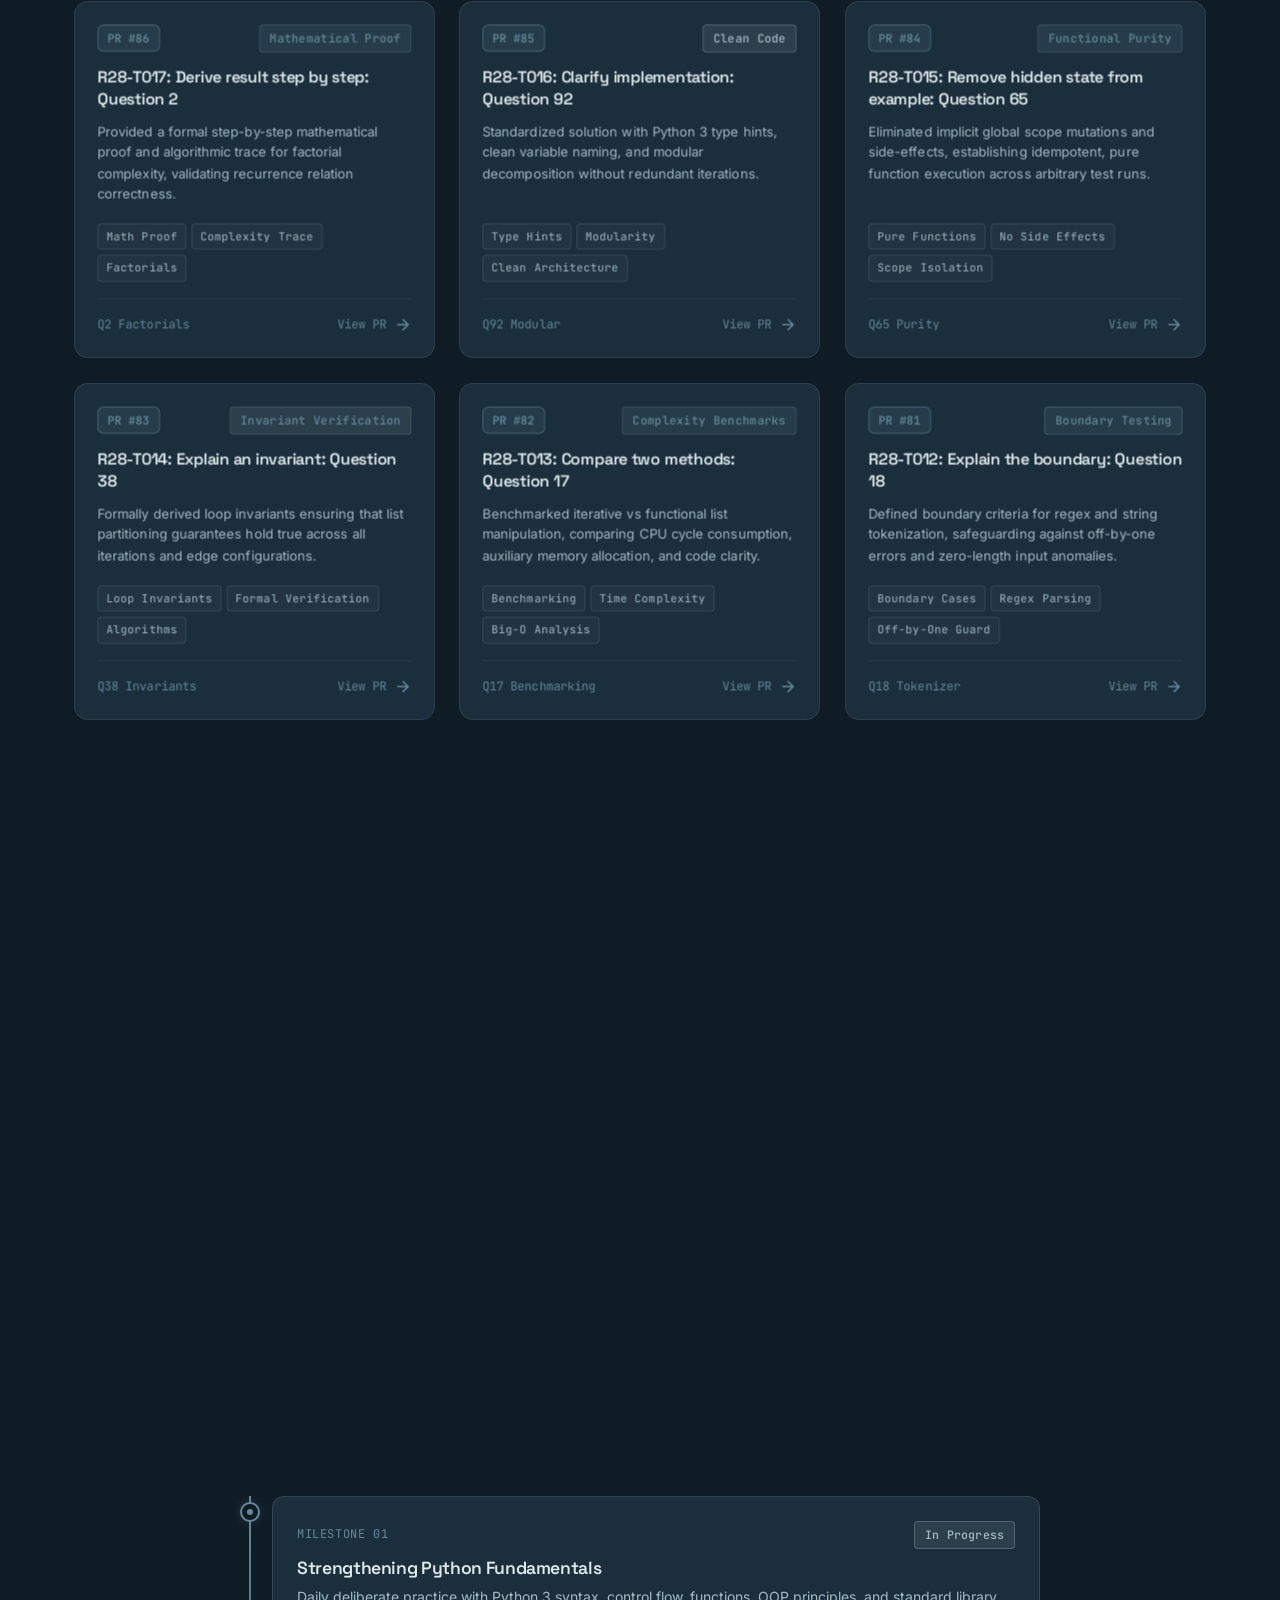
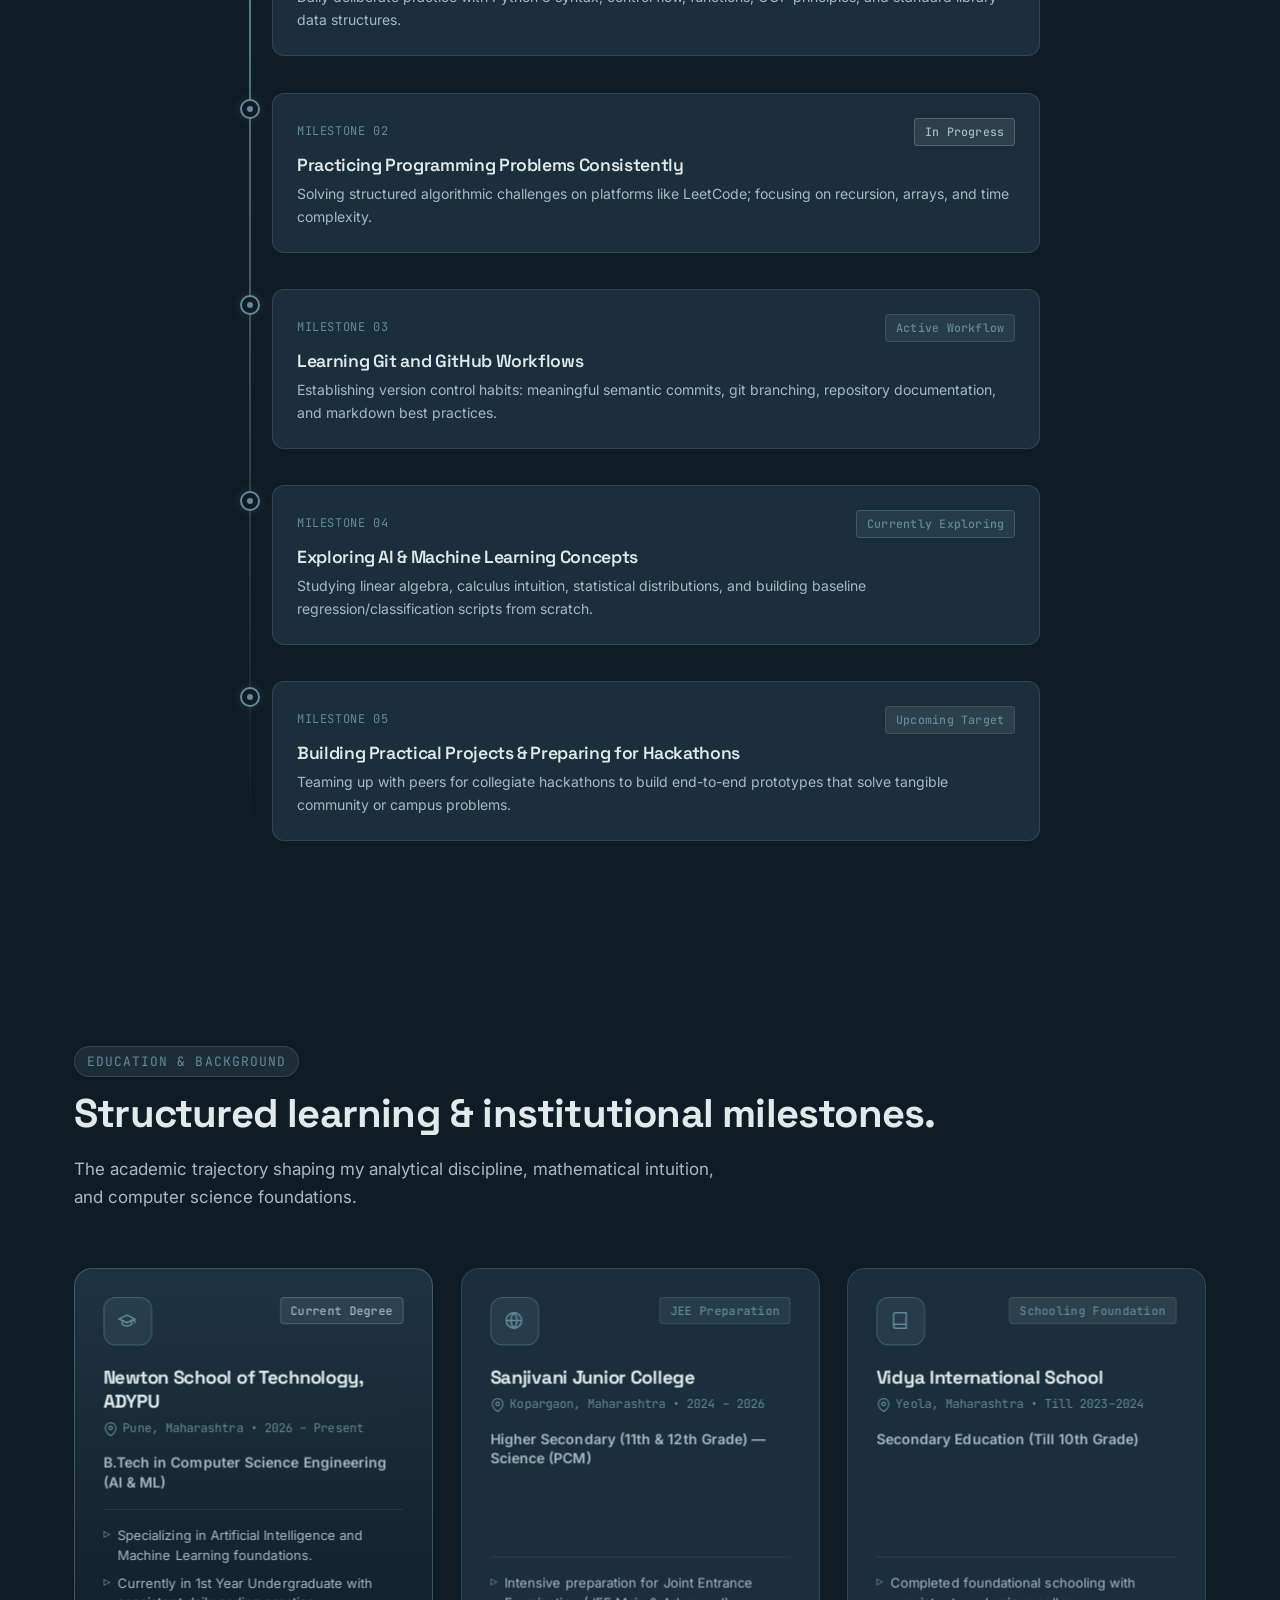
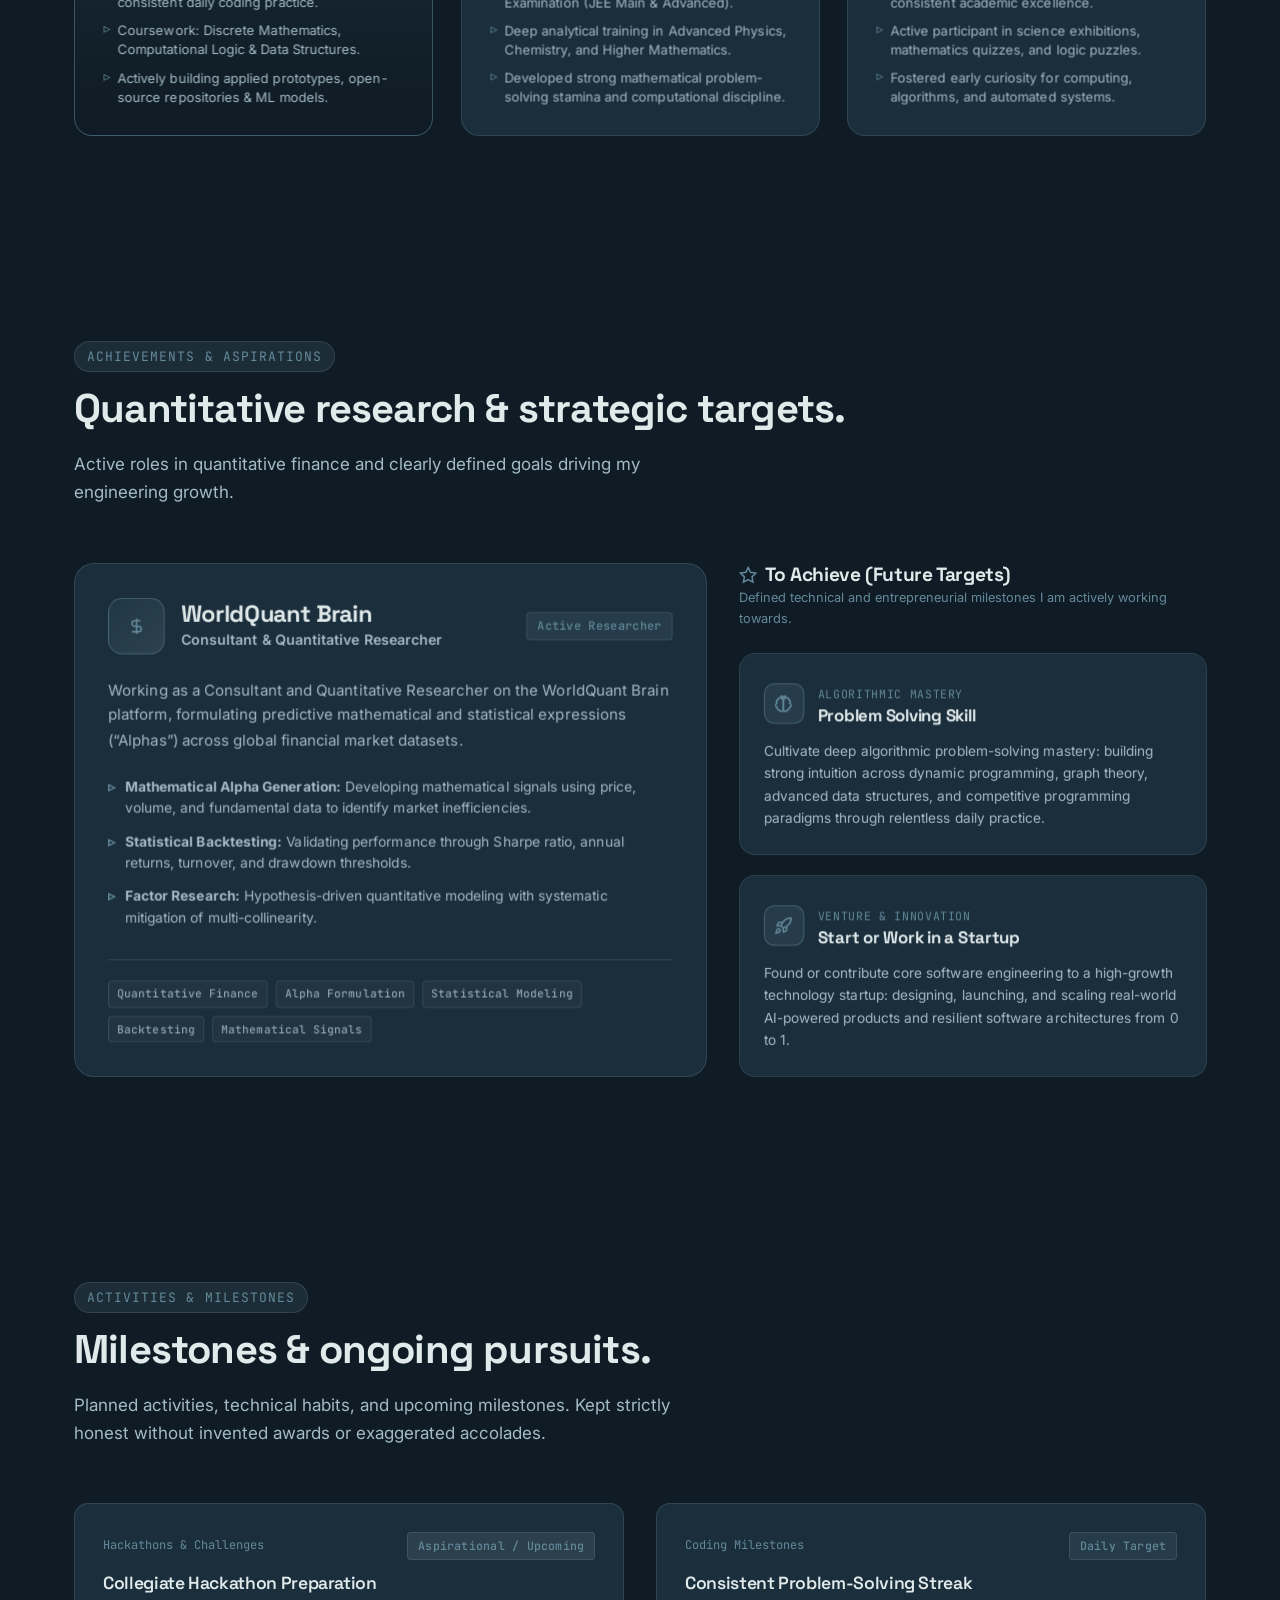
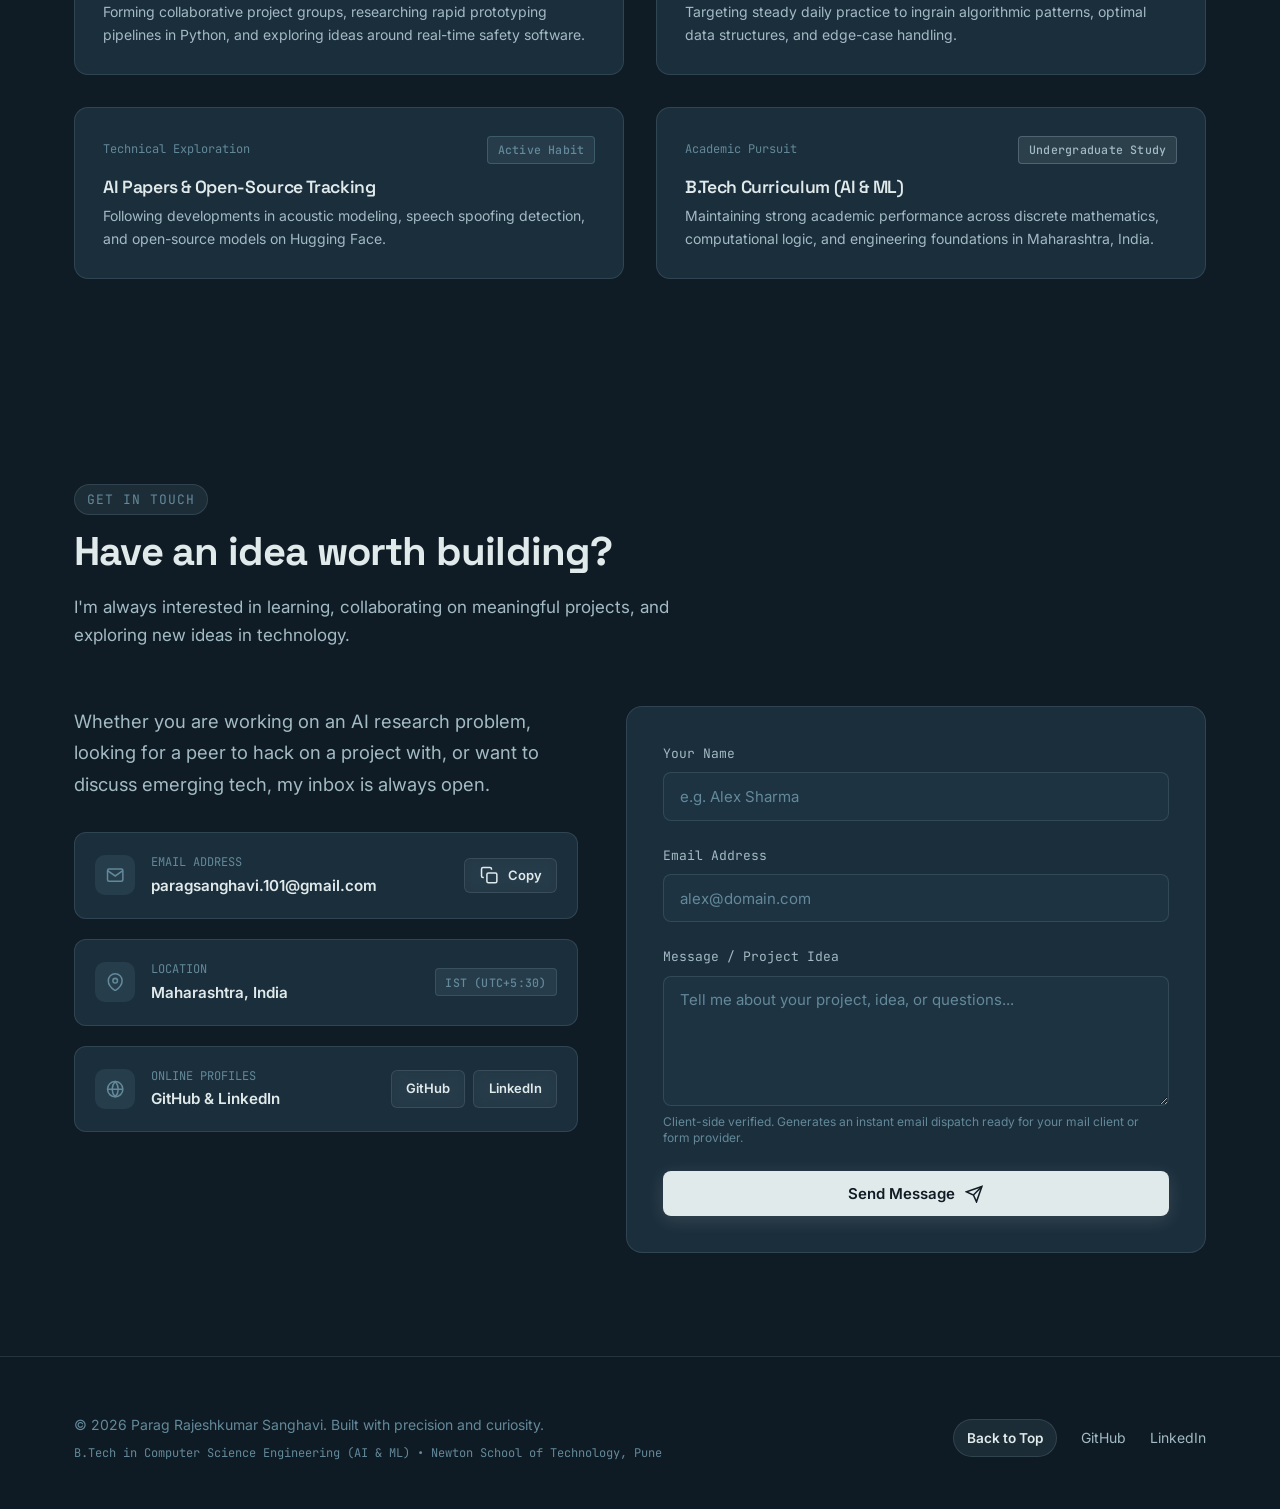
==== commit 1bd599d8: "Edited website" ====
--- a/index.html
+++ b/index.html
@@ -38,21 +38,24 @@
   <link rel="stylesheet" href="css/animations.css">
 
   <!-- Favicon SVG Data URI -->
-  <link rel="icon" type="image/svg+xml" href="data:image/svg+xml,<svg xmlns='http://www.w3.org/2000/svg' viewBox='0 0 32 32'><rect width='32' height='32' rx='8' fill='%2338bdf8'/><text x='50%25' y='55%25' dominant-baseline='middle' text-anchor='middle' font-family='sans-serif' font-weight='900' font-size='18' fill='%2305070d'>P</text></svg>">
+  <link rel="icon" type="image/svg+xml" href="data:image/svg+xml,<svg xmlns='http://www.w3.org/2000/svg' viewBox='0 0 32 32'><rect width='32' height='32' rx='8' fill='%2363899a'/><text x='50%25' y='55%25' dominant-baseline='middle' text-anchor='middle' font-family='sans-serif' font-weight='900' font-size='18' fill='%23101c25'>P</text></svg>">
 </head>
 <body>
 
   <!-- Accessible Skip Navigation Link -->
   <a href="#main-content" class="skip-link">Skip to main content</a>
 
-  <!-- Mesh Gradient Blob Background -->
-  <div class="mesh-bg" aria-hidden="true">
-    <div class="mesh-blob mesh-blob-1"></div>
-    <div class="mesh-blob mesh-blob-2"></div>
-    <div class="mesh-blob mesh-blob-3"></div>
-    <div class="mesh-blob mesh-blob-4"></div>
-    <div class="mesh-blob mesh-blob-5"></div>
-    <div class="mesh-blob mesh-blob-6"></div>
+  <!-- Flowing Aurora Background -->
+  <div class="aurora-bg" aria-hidden="true">
+    <span class="aurora-ribbon aurora-ribbon-1"></span>
+    <span class="aurora-ribbon aurora-ribbon-2"></span>
+    <span class="aurora-ribbon aurora-ribbon-3"></span>
+  </div>
+
+  <div class="scroll-progress" aria-hidden="true"><span></span></div>
+  <div class="page-loader" id="page-loader" role="status" aria-label="Loading portfolio">
+    <span class="loader-spinner" aria-hidden="true"></span>
+    <span class="loader-label">Loading portfolio</span>
   </div>
 
   <!-- ==========================================================================
@@ -84,7 +87,7 @@
 
       <!-- Nav Actions: Accent Theme Switcher & Mobile Toggle -->
       <div class="nav-actions">
-        <button type="button" class="theme-accent-btn" id="accent-toggle" aria-label="Toggle accent color palette" title="Switch Accent Hue (Blue / Violet / Emerald)">
+        <button type="button" class="theme-accent-btn" id="accent-toggle" aria-label="Toggle accent color palette" title="Switch blue-gray palette shade">
           <span class="accent-color-dot" aria-hidden="true"></span>
           <span id="accent-label">Blue</span>
         </button>
@@ -107,14 +110,6 @@
     <!-- 1. HERO SECTION -->
     <section class="hero-section" id="hero" aria-label="Introduction and Overview">
       
-      <!-- Interactive Neural Canvas Simulation & 3D Perspective Cyber-Grid -->
-      <div class="hero-canvas-wrapper" aria-hidden="true">
-        <canvas id="hero-canvas"></canvas>
-      </div>
-      <div class="cyber-grid-3d" aria-hidden="true">
-        <div class="cyber-grid-plane"></div>
-      </div>
-
       <div class="container hero-grid">
         
         <!-- Left: Text & CTA Content -->
@@ -1433,7 +1428,6 @@
 
   <!-- JavaScript Files -->
   <script src="js/config.js"></script>
-  <script src="js/canvas-network.js"></script>
   <script src="js/app.js"></script>
 
 </body>
--- a/css/main.css
+++ b/css/main.css
@@ -4,39 +4,39 @@
  */
 
 :root {
-  /* Core Canvas & Surfaces with 3D Depth */
-  --bg-deep: #020810;
-  --bg-surface: #05101e;
-  --bg-card: rgba(5, 16, 32, 0.72);
-  --bg-card-hover: rgba(8, 22, 44, 0.88);
-  --bg-glass: rgba(4, 12, 26, 0.80);
-  --bg-input: rgba(6, 18, 36, 0.68);
+  /* Cool blue-gray palette */
+  --bg-deep: #101c25;
+  --bg-surface: #203746;
+  --bg-card: rgba(32, 55, 70, 0.72);
+  --bg-card-hover: rgba(53, 88, 106, 0.72);
+  --bg-glass: rgba(16, 28, 37, 0.88);
+  --bg-input: rgba(32, 55, 70, 0.68);
 
   /* Typography Colors */
-  --text-primary: #f8fafc;
-  --text-secondary: #94a3b8;
-  --text-muted: #64748b;
-  --text-faint: #475569;
+  --text-primary: #e1eaeb;
+  --text-secondary: #a3bbc4;
+  --text-muted: #63899a;
+  --text-faint: #63899a;
 
   /* Borders & Lines */
-  --border-subtle: rgba(255, 255, 255, 0.08);
-  --border-card: rgba(255, 255, 255, 0.06);
-  --border-hover: rgba(56, 189, 248, 0.35);
-  --border-active: rgba(56, 189, 248, 0.6);
+  --border-subtle: rgba(163, 187, 196, 0.16);
+  --border-card: rgba(163, 187, 196, 0.12);
+  --border-hover: rgba(99, 137, 154, 0.5);
+  --border-active: rgba(163, 187, 196, 0.7);
 
   /* Default Accent: Cyan → Gold gradient */
-  --accent: #38bdf8;
-  --accent-light: #7dd3fc;
-  --accent-dark: #0284c7;
-  --accent-glow: rgba(56, 189, 248, 0.22);
-  --accent-gradient: linear-gradient(135deg, #38bdf8 0%, #f59e0b 100%);
-  --accent-soft: rgba(56, 189, 248, 0.1);
+  --accent: #63899a;
+  --accent-light: #a3bbc4;
+  --accent-dark: #35586a;
+  --accent-glow: rgba(99, 137, 154, 0.24);
+  --accent-gradient: linear-gradient(135deg, #63899a 0%, #a3bbc4 100%);
+  --accent-soft: rgba(99, 137, 154, 0.16);
 
   /* Status Colors */
-  --success: #34d399;
-  --success-glow: rgba(52, 211, 153, 0.2);
-  --warning: #fbbf24;
-  --warning-glow: rgba(251, 191, 36, 0.2);
+  --success: #a3bbc4;
+  --success-glow: rgba(163, 187, 196, 0.2);
+  --warning: #63899a;
+  --warning-glow: rgba(99, 137, 154, 0.2);
 
   /* Fonts */
   --font-sans: 'Inter', -apple-system, BlinkMacSystemFont, 'Segoe UI', Roboto, sans-serif;
@@ -54,28 +54,28 @@
   --transition-fast: 0.15s ease;
 }
 
-/* Gold Accent Theme (replaces violet) */
-[data-accent="gold"] {
-  --accent: #f59e0b;
-  --accent-light: #fcd34d;
-  --accent-dark: #b45309;
-  --accent-glow: rgba(245, 158, 11, 0.24);
-  --accent-gradient: linear-gradient(135deg, #f59e0b 0%, #ef4444 100%);
-  --accent-soft: rgba(245, 158, 11, 0.12);
-  --border-hover: rgba(245, 158, 11, 0.4);
-  --border-active: rgba(245, 158, 11, 0.7);
-}
-
-/* Emerald Accent Theme */
-[data-accent="emerald"] {
-  --accent: #34d399;
-  --accent-light: #6ee7b7;
-  --accent-dark: #059669;
-  --accent-glow: rgba(52, 211, 153, 0.22);
-  --accent-gradient: linear-gradient(135deg, #34d399 0%, #38bdf8 100%);
-  --accent-soft: rgba(52, 211, 153, 0.1);
-  --border-hover: rgba(52, 211, 153, 0.4);
-  --border-active: rgba(52, 211, 153, 0.7);
+/* Deeper steel-blue accent */
+[data-accent="steel"] {
+  --accent: #63899a;
+  --accent-light: #a3bbc4;
+  --accent-dark: #203746;
+  --accent-glow: rgba(53, 88, 106, 0.28);
+  --accent-gradient: linear-gradient(135deg, #63899a 0%, #a3bbc4 100%);
+  --accent-soft: rgba(53, 88, 106, 0.22);
+  --border-hover: rgba(99, 137, 154, 0.55);
+  --border-active: rgba(163, 187, 196, 0.72);
+}
+
+/* Light ice-blue accent */
+[data-accent="ice"] {
+  --accent: #a3bbc4;
+  --accent-light: #e1eaeb;
+  --accent-dark: #63899a;
+  --accent-glow: rgba(163, 187, 196, 0.2);
+  --accent-gradient: linear-gradient(135deg, #63899a 0%, #a3bbc4 100%);
+  --accent-soft: rgba(163, 187, 196, 0.13);
+  --border-hover: rgba(163, 187, 196, 0.48);
+  --border-active: rgba(225, 234, 235, 0.72);
 }
 
 /* Base Reset */
@@ -105,78 +105,105 @@
   -moz-osx-font-smoothing: grayscale;
 }
 
-/* ── Mesh Gradient Blob Background ── */
-.mesh-bg {
+/* Flowing blue-gray light ribbons */
+.aurora-bg {
   position: fixed;
   inset: 0;
   overflow: hidden;
   pointer-events: none;
   z-index: 0;
-  /* noise texture overlay for depth */
-  background-image: url("data:image/svg+xml,%3Csvg viewBox='0 0 256 256' xmlns='http://www.w3.org/2000/svg'%3E%3Cfilter id='n'%3E%3CfeTurbulence type='fractalNoise' baseFrequency='0.9' numOctaves='4' stitchTiles='stitch'/%3E%3C/filter%3E%3Crect width='100%25' height='100%25' filter='url(%23n)' opacity='0.03'/%3E%3C/svg%3E");
-}
-
-.mesh-blob {
+  background:
+    radial-gradient(ellipse at 50% 0%, rgba(99, 137, 154, 0.12), transparent 55%),
+    var(--bg-deep);
+}
+
+.aurora-ribbon {
   position: absolute;
+  left: -15%;
+  width: 130%;
+  height: clamp(8rem, 24vw, 22rem);
   border-radius: 50%;
-  filter: blur(90px);
-  opacity: 0.55;
-  will-change: transform, border-radius;
+  filter: blur(58px);
+  opacity: 0.45;
+  will-change: transform;
   mix-blend-mode: screen;
 }
 
-/* Blob 1 — Cyan — top-left */
-.mesh-blob-1 {
-  width: 700px; height: 700px;
-  left: -15%; top: -10%;
-  background: radial-gradient(circle at 40% 40%, #0ea5e9, #0369a1 60%, transparent 80%);
-  animation: blob-morph-1 20s ease-in-out infinite alternate;
-}
-
-/* Blob 2 — Gold/Amber — top-right */
-.mesh-blob-2 {
-  width: 650px; height: 650px;
-  right: -15%; top: 5%;
-  background: radial-gradient(circle at 60% 35%, #f59e0b, #d97706 60%, transparent 80%);
-  animation: blob-morph-2 25s ease-in-out infinite alternate;
-  opacity: 0.45;
-}
-
-/* Blob 3 — Cyan-teal mix — center */
-.mesh-blob-3 {
-  width: 500px; height: 500px;
-  left: 30%; top: 25%;
-  background: radial-gradient(circle at 50% 50%, #22d3ee, #0891b2 60%, transparent 80%);
-  animation: blob-morph-3 18s ease-in-out infinite alternate;
+.aurora-ribbon-1 {
+  top: 8%;
+  background: linear-gradient(100deg, transparent 10%, rgba(53, 88, 106, 0.12) 34%, rgba(99, 137, 154, 0.42) 54%, rgba(53, 88, 106, 0.16) 72%, transparent 92%);
+  animation: aurora-drift-1 24s ease-in-out infinite alternate;
+}
+
+.aurora-ribbon-2 {
+  top: 39%;
+  background: linear-gradient(100deg, transparent 6%, rgba(32, 55, 70, 0.18) 30%, rgba(99, 137, 154, 0.3) 50%, rgba(163, 187, 196, 0.18) 68%, transparent 90%);
+  animation: aurora-drift-2 31s ease-in-out infinite alternate;
+  opacity: 0.38;
+}
+
+.aurora-ribbon-3 {
+  top: 70%;
+  background: linear-gradient(100deg, transparent 8%, rgba(99, 137, 154, 0.28) 32%, rgba(163, 187, 196, 0.24) 51%, rgba(53, 88, 106, 0.18) 70%, transparent 94%);
+  animation: aurora-drift-3 27s ease-in-out infinite alternate;
   opacity: 0.32;
 }
 
-/* Blob 4 — Coral/Orange — bottom-left */
-.mesh-blob-4 {
-  width: 600px; height: 600px;
-  left: -10%; bottom: -5%;
-  background: radial-gradient(circle at 40% 60%, #fb923c, #ea580c 60%, transparent 80%);
-  animation: blob-morph-4 22s ease-in-out infinite alternate;
-  opacity: 0.38;
-}
-
-/* Blob 5 — Teal/Emerald — bottom-right */
-.mesh-blob-5 {
-  width: 580px; height: 580px;
-  right: -12%; bottom: 0%;
-  background: radial-gradient(circle at 55% 55%, #2dd4bf, #0f766e 60%, transparent 80%);
-  animation: blob-morph-5 28s ease-in-out infinite alternate;
-  opacity: 0.38;
-}
-
-/* Blob 6 — Sky Blue — center-bottom (subtle tie) */
-.mesh-blob-6 {
-  width: 450px; height: 450px;
-  left: 50%; top: 60%;
-  transform: translateX(-50%);
-  background: radial-gradient(circle at 50% 45%, #38bdf8, #0369a1 60%, transparent 80%);
-  animation: blob-morph-6 32s ease-in-out infinite alternate;
-  opacity: 0.28;
+.scroll-progress {
+  position: fixed;
+  top: 0;
+  left: 0;
+  width: 100%;
+  height: 3px;
+  z-index: 102;
+  pointer-events: none;
+}
+
+.scroll-progress span {
+  display: block;
+  width: 100%;
+  height: 100%;
+  background: var(--accent-gradient);
+  transform: scaleX(0);
+  transform-origin: left center;
+  will-change: transform;
+}
+
+.page-loader {
+  position: fixed;
+  inset: 0;
+  z-index: 10001;
+  display: flex;
+  flex-direction: column;
+  align-items: center;
+  justify-content: center;
+  gap: 1rem;
+  color: var(--text-primary);
+  background: var(--bg-deep);
+  animation: loader-fallback-dismiss 4s forwards;
+}
+
+.page-loader.is-hidden {
+  animation: loader-exit 0.45s ease forwards;
+}
+
+.loader-spinner {
+  width: 3rem;
+  height: 3rem;
+  border: 2px solid rgba(163, 187, 196, 0.2);
+  border-top-color: var(--accent-light);
+  border-right-color: var(--accent);
+  border-radius: 50%;
+  animation: loader-spin 0.9s linear infinite;
+}
+
+.loader-label {
+  font-family: var(--font-mono);
+  font-size: 0.75rem;
+  letter-spacing: 0.14em;
+  text-transform: uppercase;
+  color: var(--text-secondary);
+  animation: loader-label-pulse 1.4s ease-in-out infinite;
 }
 
 /* Body lock when mobile menu or modal is active */
@@ -208,7 +235,7 @@
   width: 100vw;
   max-width: 1400px;
   height: 500px;
-  background: radial-gradient(circle at 50% 80%, rgba(14, 165, 233, 0.08) 0%, transparent 70%);
+  background: radial-gradient(circle at 50% 80%, rgba(99, 137, 154, 0.08) 0%, transparent 70%);
   pointer-events: none;
   z-index: 0;
 }
@@ -216,7 +243,7 @@
 /* Selection Color */
 ::selection {
   background: var(--accent);
-  color: #020810;
+  color: #101c25;
 }
 
 /* Accessible Skip Link */
@@ -225,7 +252,7 @@
   top: -60px;
   left: 1rem;
   background: var(--accent);
-  color: #020810;
+  color: #101c25;
   padding: 0.5rem 1rem;
   font-weight: 600;
   font-size: 0.875rem;
--- a/css/components.css
+++ b/css/components.css
@@ -51,7 +51,7 @@
   display: inline-flex;
   align-items: center;
   justify-content: center;
-  color: #020810;
+  color: #101c25;
   font-weight: 800;
   font-size: 0.95rem;
   box-shadow: 0 0 16px var(--accent-glow);
@@ -84,7 +84,7 @@
     align-items: center;
     gap: 0.2rem;
     list-style: none;
-    background: rgba(10, 15, 29, 0.75);
+    background: rgba(16, 28, 37, 0.75);
     padding: 0.25rem 0.45rem;
     border-radius: 9999px;
     border: 1px solid var(--border-card);
@@ -222,7 +222,7 @@
     left: 0;
     width: 100%;
     height: calc(100vh - 4.5rem);
-    background: rgba(8, 11, 19, 0.96);
+    background: rgba(16, 28, 37, 0.96);
     backdrop-filter: blur(20px);
     -webkit-backdrop-filter: blur(20px);
     flex-direction: column;
@@ -283,12 +283,12 @@
 
 .btn-primary {
   background: var(--text-primary);
-  color: #020810;
+  color: #101c25;
   box-shadow: 0 4px 18px rgba(255, 255, 255, 0.12);
 }
 
 .btn-primary:hover {
-  background: #ffffff;
+  background: #e1eaeb;
   transform: translateY(-2px);
   box-shadow: 0 6px 24px rgba(255, 255, 255, 0.25), 0 0 25px var(--accent-glow);
 }
@@ -354,7 +354,7 @@
   align-items: center;
   gap: 0.65rem;
   padding: 0.35rem 0.85rem;
-  background: rgba(15, 23, 42, 0.8);
+  background: rgba(32, 55, 70, 0.8);
   border: 1px solid var(--border-subtle);
   border-radius: 9999px;
   font-size: 0.8125rem;
@@ -402,19 +402,19 @@
 }
 
 .badge-success {
-  background: rgba(52, 211, 153, 0.12);
+  background: rgba(163, 187, 196, 0.12);
   color: var(--success);
-  border: 1px solid rgba(52, 211, 153, 0.3);
+  border: 1px solid rgba(163, 187, 196, 0.3);
 }
 
 .badge-warning {
-  background: rgba(251, 191, 36, 0.12);
+  background: rgba(99, 137, 154, 0.16);
   color: var(--warning);
-  border: 1px solid rgba(251, 191, 36, 0.3);
+  border: 1px solid rgba(99, 137, 154, 0.4);
 }
 
 .badge-neutral {
-  background: rgba(148, 163, 184, 0.12);
+  background: rgba(163, 187, 196, 0.12);
   color: var(--text-muted);
   border: 1px solid var(--border-subtle);
 }
@@ -436,23 +436,6 @@
   padding-top: 6rem;
   padding-bottom: 4rem;
   overflow: hidden;
-}
-
-.hero-canvas-wrapper {
-  position: absolute;
-  top: 0;
-  left: 0;
-  width: 100%;
-  height: 100%;
-  pointer-events: auto;
-  z-index: 0;
-  opacity: 0.85;
-}
-
-#hero-canvas {
-  width: 100%;
-  height: 100%;
-  display: block;
 }
 
 .hero-grid {
@@ -571,9 +554,9 @@
   background: rgba(255, 255, 255, 0.12);
 }
 
-.terminal-dot:nth-child(1) { background: #ef4444; }
-.terminal-dot:nth-child(2) { background: #f59e0b; }
-.terminal-dot:nth-child(3) { background: #10b981; }
+.terminal-dot:nth-child(1) { background: #35586a; }
+.terminal-dot:nth-child(2) { background: #63899a; }
+.terminal-dot:nth-child(3) { background: #a3bbc4; }
 
 .terminal-title {
   font-family: var(--font-mono);
@@ -589,8 +572,8 @@
 }
 
 .code-keyword { color: var(--accent); }
-.code-fn { color: #38bdf8; }
-.code-string { color: #34d399; }
+.code-fn { color: #63899a; }
+.code-string { color: #a3bbc4; }
 .code-comment { color: var(--text-muted); font-style: italic; }
 
 .terminal-stats {
@@ -643,14 +626,14 @@
   border-radius: 16px;
   overflow: hidden;
   border: 1px solid var(--border-card);
-  box-shadow: 0 16px 36px rgba(0, 0, 0, 0.45), 0 0 24px rgba(56, 189, 248, 0.12);
+  box-shadow: 0 16px 36px rgba(0, 0, 0, 0.45), 0 0 24px rgba(99, 137, 154, 0.12);
   background: var(--bg-surface);
   transition: transform 0.4s cubic-bezier(0.16, 1, 0.3, 1), box-shadow 0.4s ease;
 }
 
 .hero-profile-card:hover .profile-photo-frame {
   transform: translateY(-4px) scale(1.015);
-  box-shadow: 0 20px 42px rgba(0, 0, 0, 0.55), 0 0 32px rgba(56, 189, 248, 0.22);
+  box-shadow: 0 20px 42px rgba(0, 0, 0, 0.55), 0 0 32px rgba(99, 137, 154, 0.22);
 }
 
 .profile-photo {
@@ -669,7 +652,7 @@
 .profile-photo-overlay {
   position: absolute;
   inset: 0;
-  background: linear-gradient(180deg, transparent 65%, rgba(5, 7, 13, 0.72) 100%);
+  background: linear-gradient(180deg, transparent 65%, rgba(16, 28, 37, 0.72) 100%);
   pointer-events: none;
 }
 
@@ -680,7 +663,7 @@
   display: inline-flex;
   align-items: center;
   gap: 6px;
-  background: rgba(10, 14, 23, 0.85);
+  background: rgba(16, 28, 37, 0.85);
   backdrop-filter: blur(10px);
   -webkit-backdrop-filter: blur(10px);
   border: 1px solid rgba(255, 255, 255, 0.15);
@@ -688,7 +671,7 @@
   padding: 0.3rem 0.75rem;
   font-size: 0.75rem;
   font-weight: 500;
-  color: #f1f5f9;
+  color: var(--text-primary);
   letter-spacing: 0.01em;
   box-shadow: 0 4px 12px rgba(0, 0, 0, 0.3);
 }
@@ -942,19 +925,19 @@
 }
 
 .skill-tag-learning {
-  background: rgba(251, 191, 36, 0.1);
-  color: #fbbf24;
-  border: 1px solid rgba(251, 191, 36, 0.25);
+  background: rgba(99, 137, 154, 0.12);
+  color: #a3bbc4;
+  border: 1px solid rgba(99, 137, 154, 0.3);
 }
 
 .skill-tag-exploring {
-  background: rgba(245, 158, 11, 0.1);
-  color: #fcd34d;
-  border: 1px solid rgba(245, 158, 11, 0.25);
+  background: rgba(53, 88, 106, 0.2);
+  color: #a3bbc4;
+  border: 1px solid rgba(99, 137, 154, 0.3);
 }
 
 .skill-tag-tool {
-  background: rgba(148, 163, 184, 0.08);
+  background: rgba(163, 187, 196, 0.08);
   color: var(--text-secondary);
   border: 1px solid var(--border-subtle);
 }
@@ -993,7 +976,7 @@
 
 .project-media {
   height: 180px;
-  background: linear-gradient(180deg, rgba(15, 23, 42, 0.9) 0%, rgba(10, 14, 23, 0.95) 100%);
+  background: linear-gradient(180deg, rgba(32, 55, 70, 0.9) 0%, rgba(16, 28, 37, 0.95) 100%);
   position: relative;
   display: flex;
   align-items: center;
@@ -1115,7 +1098,7 @@
   left: 9px;
   width: 2px;
   height: 100%;
-  background: linear-gradient(180deg, var(--accent) 0%, rgba(14, 165, 233, 0.35) 60%, transparent 100%);
+  background: linear-gradient(180deg, var(--accent) 0%, rgba(99, 137, 154, 0.35) 60%, transparent 100%);
 }
 
 .timeline-item {
@@ -1387,7 +1370,7 @@
   left: 0;
   width: 100%;
   height: 100%;
-  background: rgba(4, 6, 12, 0.82);
+  background: rgba(16, 28, 37, 0.82);
   backdrop-filter: blur(14px);
   -webkit-backdrop-filter: blur(14px);
   display: flex;
@@ -1498,8 +1481,8 @@
 }
 
 .modal-callout {
-  background: rgba(251, 191, 36, 0.08);
-  border: 1px solid rgba(251, 191, 36, 0.25);
+  background: rgba(99, 137, 154, 0.08);
+  border: 1px solid rgba(99, 137, 154, 0.25);
   border-radius: 8px;
   padding: 1rem;
   margin-bottom: 1.75rem;
@@ -1515,7 +1498,7 @@
 
 .callout-text {
   font-size: 0.8125rem;
-  color: #fde68a;
+  color: var(--text-primary);
   line-height: 1.5;
 }
 
@@ -1531,7 +1514,7 @@
 
 /* Contact Guide Modal Content */
 .guide-instruction-box {
-  background: rgba(15, 23, 42, 0.6);
+  background: rgba(32, 55, 70, 0.6);
   border: 1px solid var(--border-subtle);
   border-radius: 8px;
   padding: 1.25rem;
@@ -1556,7 +1539,7 @@
   bottom: 2rem;
   left: 50%;
   transform: translateX(-50%) translateY(30px);
-  background: rgba(15, 23, 42, 0.95);
+  background: rgba(32, 55, 70, 0.95);
   border: 1px solid var(--border-hover);
   color: var(--text-primary);
   padding: 0.75rem 1.5rem;
@@ -1582,7 +1565,7 @@
   right: 2rem;
   width: 2.75rem;
   height: 2.75rem;
-  background: rgba(15, 23, 42, 0.8);
+  background: rgba(32, 55, 70, 0.8);
   border: 1px solid var(--border-subtle);
   border-radius: 50%;
   display: flex;
@@ -1618,7 +1601,7 @@
   padding-top: 3.5rem;
   padding-bottom: 3rem;
   border-top: 1px solid var(--border-subtle);
-  background: rgba(5, 7, 13, 0.8);
+  background: rgba(16, 28, 37, 0.8);
   position: relative;
   z-index: 10;
 }
@@ -1893,7 +1876,7 @@
 
 .education-card.featured-edu {
   border-color: var(--border-hover);
-  background: linear-gradient(180deg, rgba(19, 28, 48, 0.85) 0%, rgba(10, 14, 23, 0.75) 100%);
+  background: linear-gradient(180deg, rgba(32, 55, 70, 0.85) 0%, rgba(16, 28, 37, 0.75) 100%);
 }
 
 .edu-top-row {
@@ -2011,7 +1994,7 @@
   width: 3.5rem;
   height: 3.5rem;
   border-radius: 14px;
-  background: linear-gradient(135deg, rgba(56, 189, 248, 0.15) 0%, rgba(245, 158, 11, 0.18) 100%);
+  background: linear-gradient(135deg, rgba(53, 88, 106, 0.22) 0%, rgba(163, 187, 196, 0.14) 100%);
   border: 1px solid var(--border-hover);
   display: flex;
   align-items: center;
--- a/css/animations.css
+++ b/css/animations.css
@@ -90,7 +90,120 @@
    MOTION PRIMITIVES & 3D ANIMATION EFFECTS
    ========================================================================== */
 
+/* Slow, layered aurora movement for the page background */
+@keyframes aurora-drift-1 {
+  from {
+    transform: translate3d(-5%, -8%, 0) rotate(-12deg) scale(0.92);
+  }
+
+  to {
+    transform: translate3d(8%, 10%, 0) rotate(-5deg) scale(1.08);
+  }
+}
+
+@keyframes aurora-drift-2 {
+  from {
+    transform: translate3d(7%, -5%, 0) rotate(9deg) scale(1.06);
+  }
+
+  to {
+    transform: translate3d(-8%, 8%, 0) rotate(1deg) scale(0.94);
+  }
+}
+
+@keyframes aurora-drift-3 {
+  from {
+    transform: translate3d(-6%, 5%, 0) rotate(-7deg) scale(0.95);
+  }
+
+  to {
+    transform: translate3d(9%, -8%, 0) rotate(5deg) scale(1.06);
+  }
+}
+
+@keyframes loader-spin {
+  to {
+    transform: rotate(360deg);
+  }
+}
+
+@keyframes loader-label-pulse {
+  50% {
+    opacity: 0.55;
+  }
+}
+
+@keyframes loader-exit {
+  to {
+    opacity: 0;
+    visibility: hidden;
+  }
+}
+
+@keyframes loader-fallback-dismiss {
+  0%,
+  82% {
+    opacity: 1;
+    visibility: visible;
+  }
+
+  100% {
+    opacity: 0;
+    visibility: hidden;
+  }
+}
+
+@keyframes hero-enter {
+  from {
+    opacity: 0;
+    transform: translateY(22px);
+  }
+
+  to {
+    opacity: 1;
+    transform: translateY(0);
+  }
+}
+
+@keyframes hero-card-enter {
+  from {
+    opacity: 0;
+    transform: translate3d(24px, 18px, 0) scale(0.97);
+  }
+
+  to {
+    opacity: 1;
+    transform: translate3d(0, 0, 0) scale(1);
+  }
+}
+
 /* 1. 3D Perspective Card Tilt Container */
+.hero-content > * {
+  animation: hero-enter 0.7s cubic-bezier(0.16, 1, 0.3, 1) both;
+}
+
+.hero-content > :nth-child(2) {
+  animation-delay: 0.08s;
+}
+
+.hero-content > :nth-child(3) {
+  animation-delay: 0.16s;
+}
+
+.hero-content > :nth-child(4) {
+  animation-delay: 0.24s;
+}
+
+.hero-content > :nth-child(5) {
+  animation-delay: 0.32s;
+}
+
+.hero-profile-card.float-slow {
+  animation:
+    hero-card-enter 0.85s cubic-bezier(0.16, 1, 0.3, 1) 0.12s both,
+    subtle-float 7s ease-in-out 1s infinite;
+}
+
 .tilt-card {
   position: relative;
   transform-style: preserve-3d;
@@ -101,6 +214,25 @@
 
 .tilt-card:hover {
   box-shadow: 0 16px 40px rgba(0, 0, 0, 0.6), 0 0 30px var(--accent-glow);
+}
+
+.about-card,
+.pillar-item,
+.activity-card,
+.contact-info-panel {
+  transition:
+    transform var(--transition-normal),
+    border-color var(--transition-normal),
+    box-shadow var(--transition-normal);
+}
+
+.about-card:hover,
+.pillar-item:hover,
+.activity-card:hover,
+.contact-info-panel:hover {
+  transform: translateY(-4px);
+  border-color: var(--border-hover);
+  box-shadow: 0 12px 30px rgba(0, 0, 0, 0.28), 0 0 20px var(--accent-glow);
 }
 
 .tilt-card>* {
@@ -169,127 +301,7 @@
   }
 }
 
-/* 3. 3D Cyber Horizon / Grid Animation */
-.cyber-grid-3d {
-  position: absolute;
-  bottom: 0;
-  left: 0;
-  width: 100%;
-  height: 480px;
-  perspective: 450px;
-  overflow: hidden;
-  pointer-events: none;
-  z-index: 0;
-  opacity: 0.28;
-  mask-image: linear-gradient(to top, rgba(0, 0, 0, 1) 0%, rgba(0, 0, 0, 0) 100%);
-  -webkit-mask-image: linear-gradient(to top, rgba(0, 0, 0, 1) 0%, rgba(0, 0, 0, 0) 100%);
-}
-
-.cyber-grid-plane {
-  position: absolute;
-  top: 0;
-  left: -50%;
-  width: 200%;
-  height: 200%;
-  background-image:
-    linear-gradient(to right, rgba(56, 189, 248, 0.25) 1px, transparent 1px),
-    linear-gradient(to bottom, rgba(56, 189, 248, 0.25) 1px, transparent 1px);
-  background-size: 48px 48px;
-  transform: rotateX(72deg) translateY(-80px);
-  transform-origin: 50% 100%;
-  animation: cyber-grid-scroll 12s linear infinite;
-}
-
-@keyframes cyber-grid-scroll {
-  0% {
-    transform: rotateX(72deg) translateY(0);
-  }
-
-  100% {
-    transform: rotateX(72deg) translateY(48px);
-  }
-}
-
-/* 4. Ambient 3D Nebula Aurora Spheres */
-.nebula-sphere {
-  position: absolute;
-  border-radius: 50%;
-  filter: blur(80px);
-  pointer-events: none;
-  opacity: 0.35;
-  will-change: transform;
-}
-
-.nebula-sphere-1 {
-  width: 500px;
-  height: 500px;
-  top: 15%;
-  left: -100px;
-  background: radial-gradient(circle, rgba(56, 189, 248, 0.4) 0%, rgba(129, 140, 248, 0.15) 50%, transparent 70%);
-  animation: float-orb-1 18s ease-in-out infinite alternate;
-}
-
-.nebula-sphere-2 {
-  width: 600px;
-  height: 600px;
-  top: 50%;
-  right: -150px;
-  background: radial-gradient(circle, rgba(56, 189, 248, 0.35) 0%, rgba(14, 165, 233, 0.12) 50%, transparent 70%);
-  animation: float-orb-2 22s ease-in-out infinite alternate;
-}
-
-.nebula-sphere-3 {
-  width: 550px;
-  height: 550px;
-  bottom: 10%;
-  left: 20%;
-  background: radial-gradient(circle, rgba(45, 212, 191, 0.3) 0%, rgba(52, 211, 153, 0.15) 50%, transparent 70%);
-  animation: float-orb-3 25s ease-in-out infinite alternate;
-}
-
-@keyframes float-orb-1 {
-  0% {
-    transform: translate3d(0, 0, 0) scale(1);
-  }
-
-  50% {
-    transform: translate3d(80px, 60px, 40px) scale(1.15);
-  }
-
-  100% {
-    transform: translate3d(-40px, 120px, -20px) scale(0.95);
-  }
-}
-
-@keyframes float-orb-2 {
-  0% {
-    transform: translate3d(0, 0, 0) scale(1);
-  }
-
-  50% {
-    transform: translate3d(-90px, -70px, 50px) scale(1.2);
-  }
-
-  100% {
-    transform: translate3d(50px, -110px, -30px) scale(0.9);
-  }
-}
-
-@keyframes float-orb-3 {
-  0% {
-    transform: translate3d(0, 0, 0) scale(1);
-  }
-
-  50% {
-    transform: translate3d(60px, -80px, 30px) scale(1.1);
-  }
-
-  100% {
-    transform: translate3d(-70px, 50px, -40px) scale(1.05);
-  }
-}
-
-/* 5. Magnetic CTA Button Sheen */
+/* 3. Magnetic CTA Button Sheen */
 .btn-motion-sheen {
   position: relative;
   overflow: hidden;
@@ -353,54 +365,6 @@
 }
 
 /* ============================================
-   MESH GRADIENT BLOB MORPHING KEYFRAMES
-   Six blobs, each with unique border-radius morph paths
-   and drift translations — no two look the same
-   ============================================ */
-
-@keyframes blob-morph-1 {
-  0%   { border-radius: 60% 40% 55% 45% / 50% 60% 40% 50%; transform: translate(0, 0)   scale(1);    }
-  33%  { border-radius: 40% 60% 45% 55% / 60% 40% 55% 45%; transform: translate(6%, 8%)  scale(1.07); }
-  66%  { border-radius: 55% 45% 60% 40% / 45% 55% 50% 60%; transform: translate(-4%, 5%) scale(0.96); }
-  100% { border-radius: 45% 55% 40% 60% / 55% 45% 60% 40%; transform: translate(8%, -3%) scale(1.04); }
-}
-
-@keyframes blob-morph-2 {
-  0%   { border-radius: 55% 45% 65% 35% / 45% 55% 45% 55%; transform: translate(0, 0)    scale(1);    }
-  33%  { border-radius: 35% 65% 45% 55% / 55% 45% 65% 35%; transform: translate(-7%, 5%) scale(1.08); }
-  66%  { border-radius: 65% 35% 55% 45% / 35% 65% 45% 55%; transform: translate(4%, 9%)  scale(0.94); }
-  100% { border-radius: 45% 55% 35% 65% / 65% 35% 55% 45%; transform: translate(-5%, -6%) scale(1.06); }
-}
-
-@keyframes blob-morph-3 {
-  0%   { border-radius: 50% 50% 60% 40% / 60% 40% 50% 50%; transform: translate(0, 0)   rotate(0deg)   scale(1);    }
-  25%  { border-radius: 40% 60% 50% 50% / 50% 60% 40% 60%; transform: translate(5%, -6%) rotate(10deg) scale(1.1);  }
-  50%  { border-radius: 60% 40% 40% 60% / 40% 60% 60% 40%; transform: translate(-6%, 4%) rotate(-8deg) scale(0.92); }
-  75%  { border-radius: 50% 60% 55% 45% / 55% 45% 50% 60%; transform: translate(3%, 7%)  rotate(5deg)  scale(1.05); }
-  100% { border-radius: 45% 55% 60% 40% / 60% 50% 40% 55%; transform: translate(-4%, -4%) rotate(-4deg) scale(1.02); }
-}
-
-@keyframes blob-morph-4 {
-  0%   { border-radius: 60% 40% 50% 50% / 50% 60% 40% 55%; transform: translate(0, 0)    scale(1);    }
-  33%  { border-radius: 45% 55% 60% 40% / 60% 40% 55% 45%; transform: translate(8%, -4%)  scale(1.06); }
-  66%  { border-radius: 55% 45% 40% 60% / 40% 55% 45% 60%; transform: translate(-3%, -7%) scale(0.95); }
-  100% { border-radius: 40% 60% 55% 45% / 55% 40% 60% 45%; transform: translate(5%, 6%)   scale(1.08); }
-}
-
-@keyframes blob-morph-5 {
-  0%   { border-radius: 50% 60% 45% 55% / 55% 45% 60% 40%; transform: translate(0, 0)    scale(1);    }
-  40%  { border-radius: 65% 35% 55% 45% / 45% 65% 40% 55%; transform: translate(-6%, 5%) scale(1.09); }
-  80%  { border-radius: 40% 60% 65% 35% / 60% 40% 50% 50%; transform: translate(4%, -6%)  scale(0.93); }
-  100% { border-radius: 55% 45% 50% 50% / 40% 55% 60% 45%; transform: translate(-3%, 3%)  scale(1.04); }
-}
-
-@keyframes blob-morph-6 {
-  0%   { border-radius: 55% 45% 60% 40% / 60% 55% 40% 50%; transform: translateX(-50%) translate(0, 0)    scale(1);    }
-  50%  { border-radius: 40% 60% 45% 55% / 45% 40% 60% 55%; transform: translateX(-50%) translate(5%, -8%) scale(1.12); }
-  100% { border-radius: 60% 40% 55% 45% / 55% 60% 45% 40%; transform: translateX(-50%) translate(-5%, 6%)  scale(0.9);  }
-}
-
-/* ============================================
    ACCESSIBILITY
    ============================================ */
 
@@ -421,7 +385,21 @@
     transform: none !important;
   }
 
-  .float-slow {
+  .float-slow,
+  .aurora-ribbon {
     animation: none !important;
   }
+
+  .page-loader {
+    animation: none !important;
+    opacity: 0;
+    visibility: hidden;
+  }
+
+  .about-card,
+  .pillar-item,
+  .activity-card,
+  .contact-info-panel {
+    transform: none !important;
+  }
 }
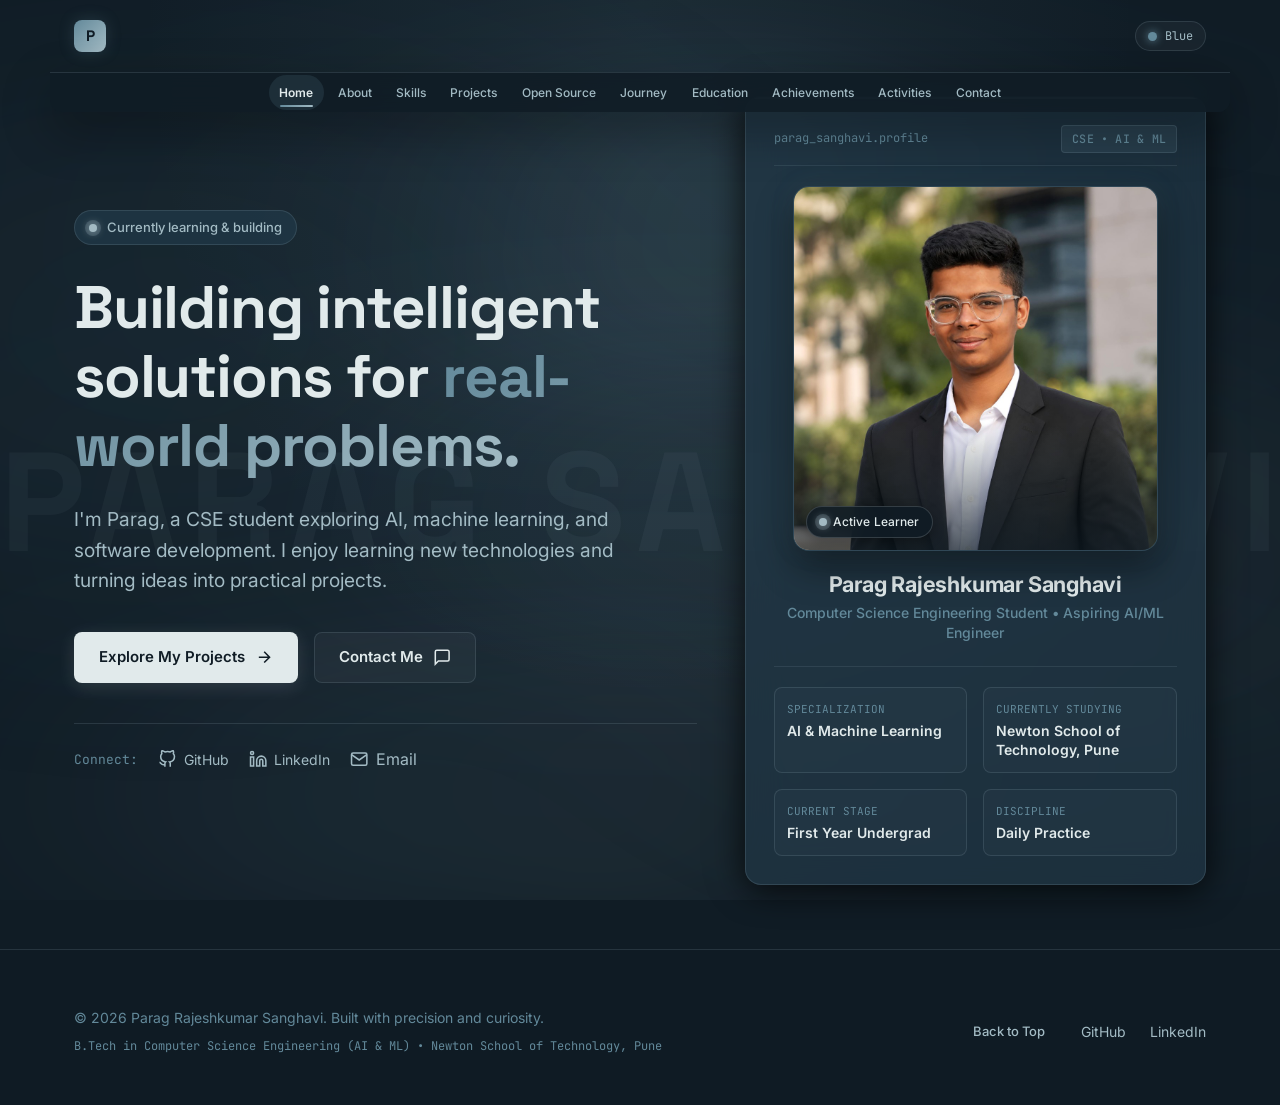
==== commit 825967ab: "Edited website" ====
--- a/index.html
+++ b/index.html
@@ -50,6 +50,7 @@
     <span class="aurora-ribbon aurora-ribbon-1"></span>
     <span class="aurora-ribbon aurora-ribbon-2"></span>
     <span class="aurora-ribbon aurora-ribbon-3"></span>
+    <span class="aurora-name-marquee" aria-hidden="true">PARAG SANGHAVI / PORTFOLIO / PARAG SANGHAVI</span>
   </div>
 
   <div class="scroll-progress" aria-hidden="true"><span></span></div>
@@ -65,23 +66,23 @@
     <div class="container nav-container">
       
       <!-- Brand Logo -->
-      <a href="#hero" class="nav-brand" aria-label="Portfolio Home">
+      <a href="index.html#hero" class="nav-brand" aria-label="Portfolio Home">
         <span class="brand-symbol" aria-hidden="true">P</span>
       </a>
 
-      <!-- Desktop Navigation Menu -->
-      <nav aria-label="Primary Navigation">
+      <!-- Page Navigation Menu -->
+      <nav aria-label="Portfolio page navigation">
         <ul class="nav-menu" id="nav-menu">
-          <li class="nav-item"><a href="#hero" class="nav-link active">Home</a></li>
-          <li class="nav-item"><a href="#about" class="nav-link">About</a></li>
-          <li class="nav-item"><a href="#skills" class="nav-link">Skills</a></li>
-          <li class="nav-item"><a href="#projects" class="nav-link">Projects</a></li>
-          <li class="nav-item"><a href="#opensource" class="nav-link">Open Source</a></li>
-          <li class="nav-item"><a href="#journey" class="nav-link">Journey</a></li>
-          <li class="nav-item"><a href="#education" class="nav-link">Education</a></li>
-          <li class="nav-item"><a href="#achievements" class="nav-link">Achievements</a></li>
-          <li class="nav-item"><a href="#activities" class="nav-link">Activities</a></li>
-          <li class="nav-item"><a href="#contact" class="nav-link">Contact</a></li>
+          <li class="nav-item"><a href="index.html#hero" class="nav-link active" aria-current="page">Home</a></li>
+          <li class="nav-item"><a href="about.html#about" class="nav-link">About</a></li>
+          <li class="nav-item"><a href="skills.html#skills" class="nav-link">Skills</a></li>
+          <li class="nav-item"><a href="projects.html#projects" class="nav-link">Projects</a></li>
+          <li class="nav-item"><a href="open-source.html#opensource" class="nav-link">Open Source</a></li>
+          <li class="nav-item"><a href="journey.html#journey" class="nav-link">Journey</a></li>
+          <li class="nav-item"><a href="education.html#education" class="nav-link">Education</a></li>
+          <li class="nav-item"><a href="achievements.html#achievements" class="nav-link">Achievements</a></li>
+          <li class="nav-item"><a href="activities.html#activities" class="nav-link">Activities</a></li>
+          <li class="nav-item"><a href="contact.html#contact" class="nav-link">Contact</a></li>
         </ul>
       </nav>
 
@@ -92,7 +93,7 @@
           <span id="accent-label">Blue</span>
         </button>
 
-        <button type="button" class="nav-toggle" id="nav-toggle" aria-label="Toggle mobile menu" aria-expanded="false" aria-controls="nav-menu">
+        <button type="button" class="nav-toggle" id="nav-toggle" aria-label="Open navigation menu" aria-expanded="false" aria-controls="nav-menu">
           <span aria-hidden="true"></span>
           <span aria-hidden="true"></span>
           <span aria-hidden="true"></span>
@@ -102,12 +103,7 @@
     </div>
   </header>
 
-  <!-- ==========================================================================
-       MAIN CONTENT
-       ========================================================================== -->
-  <main id="main-content">
-
-    <!-- 1. HERO SECTION -->
+<main id="main-content">
     <section class="hero-section" id="hero" aria-label="Introduction and Overview">
       
       <div class="container hero-grid">
@@ -135,11 +131,11 @@
 
           <!-- Action CTA Cluster -->
           <div class="hero-cta-cluster">
-            <a href="#projects" class="btn btn-primary">
+            <a href="projects.html#projects" class="btn btn-primary">
               <span>Explore My Projects</span>
               <svg class="icon" viewBox="0 0 24 24" fill="none" stroke="currentColor" stroke-width="2" aria-hidden="true"><path d="M5 12h14m-7-7 7 7-7 7"/></svg>
             </a>
-            <a href="#contact" class="btn btn-secondary">
+            <a href="contact.html#contact" class="btn btn-secondary">
               <span>Contact Me</span>
               <svg class="icon" viewBox="0 0 24 24" fill="none" stroke="currentColor" stroke-width="2" aria-hidden="true"><path d="M21 15a2 2 0 0 1-2 2H7l-4 4V5a2 2 0 0 1 2-2h14a2 2 0 0 1 2 2z"/></svg>
             </a>
@@ -217,1133 +213,9 @@
 
       </div>
     </section>
-
-    <!-- 2. ABOUT ME SECTION -->
-    <section class="section" id="about" aria-label="About Parag Rajeshkumar Sanghavi">
-      <div class="container">
-        
-        <div class="section-header reveal-on-scroll">
-          <span class="section-tag">About Me</span>
-          <h2 class="section-title">Driven by curiosity, grounded in fundamentals.</h2>
-          <p class="section-description">
-            A first-year engineering journey focused on honest skill acquisition, problem-solving discipline, and exploring how artificial intelligence transforms raw data into decisions.
-          </p>
-        </div>
-
-        <div class="about-grid">
-          
-          <!-- Left: Narrative Story Card -->
-          <div class="about-card reveal-on-scroll">
-            <div class="about-paragraphs">
-              <p>
-                I am a first-year Computer Science Engineering student specializing in Artificial Intelligence and Machine Learning in Maharashtra, India. My fascination with technology began with a simple question: <em>how do machines learn to reason through complex environments?</em>
-              </p>
-              <p>
-                As an aspiring engineer early in my undergraduate education, I believe the most effective way to understand AI is from the ground up. Rather than relying solely on high-level libraries, I spend my time mastering programming logic, writing clean Python, and practicing algorithmic problem solving every day.
-              </p>
-              <p>
-                I approach technology with humility and a growth mindset. Every challenge is an opportunity to learn, debug, and build better systems that address real-world needs.
-              </p>
-            </div>
-
-            <!-- "Currently Exploring" Badges as specified -->
-            <div class="exploring-panel">
-              <div class="exploring-title">Currently Exploring:</div>
-              <div class="exploring-chips">
-                <span class="exploring-chip"><span class="bullet">▹</span> Python Programming</span>
-                <span class="exploring-chip"><span class="bullet">▹</span> Machine Learning Fundamentals</span>
-                <span class="exploring-chip"><span class="bullet">▹</span> Problem-Solving &amp; Logic</span>
-                <span class="exploring-chip"><span class="bullet">▹</span> Git &amp; GitHub Workflows</span>
-              </div>
-            </div>
-          </div>
-
-          <!-- Right: 4 Guiding Pillars -->
-          <div class="pillars-grid">
-            
-            <div class="pillar-item reveal-on-scroll reveal-delay-1">
-              <div class="pillar-icon-box" aria-hidden="true">
-                <svg class="icon" viewBox="0 0 24 24" fill="none" stroke="currentColor"><circle cx="12" cy="12" r="10"/><path d="M12 16v-4M12 8h.01"/></svg>
-              </div>
-              <h3 class="pillar-title">Curiosity-Led</h3>
-              <p class="pillar-desc">Deconstructing how modern software and neural architectures process information beneath the surface.</p>
-            </div>
-
-            <div class="pillar-item reveal-on-scroll reveal-delay-2">
-              <div class="pillar-icon-box" aria-hidden="true">
-                <svg class="icon" viewBox="0 0 24 24" fill="none" stroke="currentColor"><polyline points="16 18 22 12 16 6"/><polyline points="8 6 2 12 8 18"/></svg>
-              </div>
-              <h3 class="pillar-title">Consistent Practice</h3>
-              <p class="pillar-desc">Writing code daily, solving foundational exercises, and refining problem-solving intuition step by step.</p>
-            </div>
-
-            <div class="pillar-item reveal-on-scroll reveal-delay-3">
-              <div class="pillar-icon-box" aria-hidden="true">
-                <svg class="icon" viewBox="0 0 24 24" fill="none" stroke="currentColor"><path d="M12 2v20M17 5H9.5a3.5 3.5 0 0 0 0 7h5a3.5 3.5 0 0 1 0 7H6"/></svg>
-              </div>
-              <h3 class="pillar-title">Practical Utility</h3>
-              <p class="pillar-desc">Applying emerging AI techniques to practical problems such as caller verification and safety tools.</p>
-            </div>
-
-            <div class="pillar-item reveal-on-scroll reveal-delay-4">
-              <div class="pillar-icon-box" aria-hidden="true">
-                <svg class="icon" viewBox="0 0 24 24" fill="none" stroke="currentColor"><path d="M2 12h20M12 2a15.3 15.3 0 0 1 4 10 15.3 15.3 0 0 1-4 10 15.3 15.3 0 0 1-4-10 15.3 15.3 0 0 1 4-10z"/></svg>
-              </div>
-              <h3 class="pillar-title">Growth Mindset</h3>
-              <p class="pillar-desc">Embracing feedback, welcoming tough algorithmic concepts, and continuously learning from engineering peers.</p>
-            </div>
-
-          </div>
-
-        </div>
-
-      </div>
-    </section>
-
-    <!-- 3. TECHNICAL SKILLS SECTION -->
-    <section class="section" id="skills" aria-label="Technical Skills and Competencies">
-      <div class="container">
-        
-        <div class="section-header reveal-on-scroll">
-          <span class="section-tag">Technical Competencies</span>
-          <h2 class="section-title">Honest skills, actively cultivated.</h2>
-          <p class="section-description">
-            Transparent view of my current technical foundation. No inflated metrics or fake percentages — simply what I practice, understand, and explore.
-          </p>
-        </div>
-
-        <div class="grid-4">
-          
-          <!-- Category 1: Programming -->
-          <div class="skill-card reveal-on-scroll">
-            <div class="skill-category-header">
-              <div class="skill-category-icon" aria-hidden="true">
-                <svg class="icon" viewBox="0 0 24 24" fill="none" stroke="currentColor"><polyline points="16 18 22 12 16 6"/><polyline points="8 6 2 12 8 18"/></svg>
-              </div>
-              <h3 class="skill-category-title">Programming</h3>
-            </div>
-            <ul class="skill-list">
-              <li class="skill-row">
-                <span class="skill-name">Python</span>
-                <span class="skill-tag-honest skill-tag-primary">Primary Focus</span>
-              </li>
-            </ul>
-          </div>
-
-          <!-- Category 2: Core Concepts -->
-          <div class="skill-card reveal-on-scroll reveal-delay-1">
-            <div class="skill-category-header">
-              <div class="skill-category-icon" aria-hidden="true">
-                <svg class="icon" viewBox="0 0 24 24" fill="none" stroke="currentColor"><path d="M12 2v4M12 18v4M4.93 4.93l2.83 2.83M16.24 16.24l2.83 2.83M2 12h4M18 12h4M4.93 19.07l2.83-2.83M16.24 7.76l2.83-2.83"/></svg>
-              </div>
-              <h3 class="skill-category-title">Core Concepts</h3>
-            </div>
-            <ul class="skill-list">
-              <li class="skill-row">
-                <span class="skill-name">Problem-Solving</span>
-                <span class="skill-tag-honest skill-tag-primary">Active</span>
-              </li>
-              <li class="skill-row">
-                <span class="skill-name">Programming Fundamentals</span>
-                <span class="skill-tag-honest skill-tag-primary">Foundational</span>
-              </li>
-              <li class="skill-row">
-                <span class="skill-name">Data Structures &amp; Algorithms</span>
-                <span class="skill-tag-honest skill-tag-learning">Learning</span>
-              </li>
-            </ul>
-          </div>
-
-          <!-- Category 3: Tools & Workflow -->
-          <div class="skill-card reveal-on-scroll reveal-delay-2">
-            <div class="skill-category-header">
-              <div class="skill-category-icon" aria-hidden="true">
-                <svg class="icon" viewBox="0 0 24 24" fill="none" stroke="currentColor"><rect x="2" y="3" width="20" height="14" rx="2" ry="2"/><line x1="8" y1="21" x2="16" y2="21"/><line x1="12" y1="17" x2="12" y2="21"/></svg>
-              </div>
-              <h3 class="skill-category-title">Tools &amp; Workflow</h3>
-            </div>
-            <ul class="skill-list">
-              <li class="skill-row">
-                <span class="skill-name">Git</span>
-                <span class="skill-tag-honest skill-tag-tool">Daily Tool</span>
-              </li>
-              <li class="skill-row">
-                <span class="skill-name">GitHub</span>
-                <span class="skill-tag-honest skill-tag-tool">Version Control</span>
-              </li>
-              <li class="skill-row">
-                <span class="skill-name">Terminal / CLI</span>
-                <span class="skill-tag-honest skill-tag-tool">Environment</span>
-              </li>
-            </ul>
-          </div>
-
-          <!-- Category 4: AI & ML -->
-          <div class="skill-card reveal-on-scroll reveal-delay-3">
-            <div class="skill-category-header">
-              <div class="skill-category-icon" aria-hidden="true">
-                <svg class="icon" viewBox="0 0 24 24" fill="none" stroke="currentColor"><circle cx="12" cy="12" r="3"/><path d="M19.4 15a1.65 1.65 0 0 0 .33 1.82l.06.06a2 2 0 0 1 0 2.83 2 2 0 0 1-2.83 0l-.06-.06a1.65 1.65 0 0 0-1.82-.33 1.65 1.65 0 0 0-1 1.51V21a2 2 0 0 1-2 2 2 2 0 0 1-2-2v-.09A1.65 1.65 0 0 0 9 19.4a1.65 1.65 0 0 0-1.82.33l-.06.06a2 2 0 0 1-2.83 0 2 2 0 0 1 0-2.83l.06-.06a1.65 1.65 0 0 0 .33-1.82 1.65 1.65 0 0 0-1.51-1H3a2 2 0 0 1-2-2 2 2 0 0 1 2-2h.09A1.65 1.65 0 0 0 4.6 9a1.65 1.65 0 0 0-.33-1.82l-.06-.06a2 2 0 0 1 0-2.83 2 2 0 0 1 2.83 0l.06.06a1.65 1.65 0 0 0 1.82.33H9a1.65 1.65 0 0 0 1-1.51V3a2 2 0 0 1 2-2 2 2 0 0 1 2 2v.09a1.65 1.65 0 0 0 1 1.51 1.65 1.65 0 0 0 1.82-.33l.06-.06a2 2 0 0 1 2.83 0 2 2 0 0 1 0 2.83l-.06.06a1.65 1.65 0 0 0-.33 1.82V9a1.65 1.65 0 0 0 1.51 1H21a2 2 0 0 1 2 2 2 2 0 0 1-2 2h-.09a1.65 1.65 0 0 0-1.51 1z"/></svg>
-              </div>
-              <h3 class="skill-category-title">AI &amp; ML</h3>
-            </div>
-            <ul class="skill-list">
-              <li class="skill-row">
-                <span class="skill-name">ML Fundamentals</span>
-                <span class="skill-tag-honest skill-tag-learning">In Progress</span>
-              </li>
-              <li class="skill-row">
-                <span class="skill-name">AI Applications</span>
-                <span class="skill-tag-honest skill-tag-learning">Exploring</span>
-              </li>
-              <li class="skill-row">
-                <span class="skill-name">Neural Networks</span>
-                <span class="skill-tag-honest skill-tag-exploring">Exploring</span>
-              </li>
-            </ul>
-          </div>
-
-        </div>
-
-      </div>
-    </section>
-
-    <!-- 4. FEATURED PROJECTS SECTION -->
-    <section class="section" id="projects" aria-label="Featured Projects Showcase">
-      <div class="container">
-        
-        <div class="section-header reveal-on-scroll">
-          <span class="section-tag">Featured Projects</span>
-          <h2 class="section-title">Practical applications &amp; explorations.</h2>
-          <p class="section-description">
-            Selected projects demonstrating algorithmic practice, safety research, and deliberate engineering explorations.
-          </p>
-        </div>
-
-        <div class="projects-grid">
-          
-          <!-- Project 1: AI Voice Defense -->
-          <article class="project-card tilt-card border-beam-card reveal-on-scroll" aria-labelledby="p1-title">
-            <div class="project-media">
-              <div class="project-media-bg" aria-hidden="true"></div>
-              <div class="project-badge-top">
-                <span class="badge badge-warning">In Development / Prototype</span>
-              </div>
-              <div class="project-media-icon" aria-hidden="true">
-                <!-- Acoustic Waveform SVG Graphic -->
-                <svg viewBox="0 0 48 48" fill="none" stroke="currentColor" stroke-width="2.5" style="width: 2.25rem; height: 2.25rem;">
-                  <line x1="8" y1="20" x2="8" y2="28" stroke-linecap="round"/>
-                  <line x1="16" y1="14" x2="16" y2="34" stroke-linecap="round"/>
-                  <line x1="24" y1="8" x2="24" y2="40" stroke-linecap="round"/>
-                  <line x1="32" y1="12" x2="32" y2="36" stroke-linecap="round"/>
-                  <line x1="40" y1="18" x2="40" y2="30" stroke-linecap="round"/>
-                </svg>
-              </div>
-            </div>
-
-            <div class="project-body">
-              <span class="project-category">AI Safety &amp; Biometrics</span>
-              <h3 class="project-title" id="p1-title">Real-Time AI Voice Impersonation Defense System</h3>
-              <p class="project-description">
-                A proposed safety layer between a user and a caller that aims to detect suspicious voice impersonation and help users assess potential risks.
-              </p>
-              
-              <div class="project-tags">
-                <span class="tag">Artificial Intelligence</span>
-                <span class="tag">Voice Analysis</span>
-                <span class="tag">Security</span>
-              </div>
-
-              <div class="project-footer">
-                <button type="button" class="btn btn-secondary btn-sm btn-project-details" data-project-id="ai-voice-defense">
-                  <span>Architecture &amp; Details</span>
-                  <svg class="icon" viewBox="0 0 24 24" fill="none" stroke="currentColor" stroke-width="2" aria-hidden="true"><path d="M15 3h6v6M10 14L21 3M18 13v6a2 2 0 0 1-2 2H5a2 2 0 0 1-2-2V8a2 2 0 0 1 2-2h6"/></svg>
-                </button>
-                <span class="text-muted text-xs font-mono">Prototype Phase</span>
-              </div>
-            </div>
-          </article>
-
-          <!-- Project 2: Python Programming Collection -->
-          <article class="project-card tilt-card reveal-on-scroll reveal-delay-1" aria-labelledby="p2-title">
-            <div class="project-media">
-              <div class="project-media-bg" aria-hidden="true"></div>
-              <div class="project-badge-top">
-                <span class="badge badge-success">Active Repository</span>
-              </div>
-              <div class="project-media-icon" aria-hidden="true">
-                <!-- Python Code Terminal SVG Graphic -->
-                <svg viewBox="0 0 48 48" fill="none" stroke="currentColor" stroke-width="2.5" style="width: 2.25rem; height: 2.25rem;">
-                  <polyline points="14 16 22 24 14 32" stroke-linecap="round" stroke-linejoin="round"/>
-                  <line x1="26" y1="32" x2="34" y2="32" stroke-linecap="round"/>
-                  <rect x="6" y="6" width="36" height="36" rx="6"/>
-                </svg>
-              </div>
-            </div>
-
-            <div class="project-body">
-              <span class="project-category">Software Fundamentals</span>
-              <h3 class="project-title" id="p2-title">Python Programming Collection</h3>
-              <p class="project-description">
-                A collection of Python practice programs covering loops, functions, recursion, number problems, and problem-solving.
-              </p>
-
-              <div class="project-tags">
-                <span class="tag">Python</span>
-                <span class="tag">Programming</span>
-                <span class="tag">Problem-Solving</span>
-              </div>
-
-              <div class="project-footer">
-                <button type="button" class="btn btn-secondary btn-sm btn-project-details" data-project-id="python-collection">
-                  <span>Explore Problems</span>
-                  <svg class="icon" viewBox="0 0 24 24" fill="none" stroke="currentColor" stroke-width="2" aria-hidden="true"><path d="M15 3h6v6M10 14L21 3M18 13v6a2 2 0 0 1-2 2H5a2 2 0 0 1-2-2V8a2 2 0 0 1 2-2h6"/></svg>
-                </button>
-                
-                <a href="https://github.com/ParagSanghavi2008/My_Python_Practice.git" target="_blank" rel="noopener noreferrer" class="social-link-item text-xs font-mono" title="GitHub Repository Placeholder">
-                  <svg class="icon" viewBox="0 0 24 24" fill="none" stroke="currentColor" stroke-width="2" aria-hidden="true"><path d="M9 19c-5 1.5-5-2.5-7-3m14 6v-3.87a3.37 3.37 0 0 0-.94-2.61c3.14-.35 6.44-1.54 6.44-7A5.44 5.44 0 0 0 20 4.77 5.07 5.07 0 0 0 19.91 1S18.73.65 16 2.48a13.38 13.38 0 0 0-7 0C6.27.65 5.09 1 5.09 1A5.07 5.07 0 0 0 5 4.77a5.44 5.44 0 0 0-1.5 3.78c0 5.42 3.3 6.61 6.44 7A3.37 3.37 0 0 0 9 18.13V22"/></svg>
-                  <span>Repo</span>
-                </a>
-              </div>
-            </div>
-          </article>
-        </div>
-
-      </div>
-    </section>
-
-    <!-- 4.5. OPEN SOURCE SECTION: SnAI CONTRIBUTIONS -->
-    <section class="section" id="opensource" aria-label="Open Source Contributions">
-      <div class="container">
-        
-        <div class="section-header reveal-on-scroll">
-          <span class="section-tag">Open Source Engineering</span>
-          <h2 class="section-title">Contributions to SnAI &amp; Community Repositories.</h2>
-          <p class="section-description">
-            Active open-source contributions focusing on algorithmic rigor, mutation testing, regression protection, and clean Python verification.
-          </p>
-        </div>
-
-        <!-- SnAI Spotlight Overview Card with Border Beam & 3D Tilt -->
-        <div class="os-spotlight-card tilt-card border-beam-card reveal-on-scroll">
-          <div class="os-spotlight-header">
-            <div class="os-spotlight-title-group">
-              <div class="os-icon-bubble" aria-hidden="true">
-                <svg class="icon" viewBox="0 0 24 24" fill="none" stroke="currentColor" stroke-width="2"><path d="M16 16v1a2 2 0 0 1-2 2H6a2 2 0 0 1-2-2V7a2 2 0 0 1 2-2h7a2 2 0 0 1 2 2v1"/><path d="M18 8l4 4-4 4"/><path d="M22 12H9"/></svg>
-              </div>
-              <div>
-                <h3 class="os-repo-name">SnAI: Python-programming-exercises</h3>
-                <span class="os-repo-sub">S-AI-Projects • 100+ Python Challenging Programming Exercises</span>
-              </div>
-            </div>
-
-            <div class="os-spotlight-stats">
-              <span class="os-stat-badge"><strong>10</strong> PRs Raised</span>
-              <span class="os-stat-badge"><strong>100%</strong> Algorithmic Tests</span>
-              <span class="os-stat-badge"><span class="status-beacon" aria-hidden="true"></span> Active Open Source PRs</span>
-            </div>
-          </div>
-
-          <p class="os-spotlight-desc">
-            Contributed 10 comprehensive pull requests introducing regression protection, mutation testing analysis (including strict mathematical proofs for Question 69 with LCM 35), edge-case boundary testing, loop invariant verification, and typing standards to the <strong>SnAI</strong> collection of 100+ algorithmic exercises.
-          </p>
-
-          <div style="display: flex; gap: 1rem; flex-wrap: wrap;">
-            <a href="https://github.com/S-AI-Projects/Python-programming-exercises/pulls?q=is%3Apr+author%3AParagSanghavi2008" target="_blank" rel="noopener noreferrer" class="btn btn-primary btn-sm btn-motion-sheen">
-              <span>Explore All My PRs on GitHub</span>
-              <svg class="icon" viewBox="0 0 24 24" fill="none" stroke="currentColor" stroke-width="2" aria-hidden="true"><path d="M18 13v6a2 2 0 0 1-2 2H5a2 2 0 0 1-2-2V8a2 2 0 0 1 2-2h6"/><polyline points="15 3 21 3 21 9"/><line x1="10" y1="14" x2="21" y2="3"/></svg>
-            </a>
-            <a href="https://github.com/S-AI-Projects/Python-programming-exercises" target="_blank" rel="noopener noreferrer" class="btn btn-secondary btn-sm">
-              <svg class="icon" viewBox="0 0 24 24" fill="none" stroke="currentColor" stroke-width="2" aria-hidden="true"><path d="M9 19c-5 1.5-5-2.5-7-3m14 6v-3.87a3.37 3.37 0 0 0-.94-2.61c3.14-.35 6.44-1.54 6.44-7A5.44 5.44 0 0 0 20 4.77 5.07 5.07 0 0 0 19.91 1S18.73.65 16 2.48a13.38 13.38 0 0 0-7 0C6.27.65 5.09 1 5.09 1A5.07 5.07 0 0 0 5 4.77a5.44 5.44 0 0 0-1.5 3.78c0 5.42 3.3 6.61 6.44 7A3.37 3.37 0 0 0 9 18.13V22"/></svg>
-              <span>SnAI Repository</span>
-            </a>
-          </div>
-        </div>
-
-        <!-- PR Cards Grid (All 10 PRs with Direct Links) -->
-        <div class="pr-grid">
-          
-          <!-- PR #89 -->
-          <article class="pr-card tilt-card reveal-on-scroll">
-            <div>
-              <div class="pr-card-header">
-                <span class="pr-num-pill">PR #89</span>
-                <span class="badge badge-accent">Mutation Analysis</span>
-              </div>
-              <h4 class="pr-card-title">R28-T020: Protect against regression: Question 69</h4>
-              <p class="pr-card-summary">
-                Protected Question 69 against regression using mutation analysis. Documented LCM(5, 7) = 35 strict logic vs <code>and</code>/<code>or</code> mutants, added boundary <code>n=0</code>, and introduced automated validation.
-              </p>
-            </div>
-            <div>
-              <div class="pr-tag-list">
-                <span class="tag">Mutation Testing</span>
-                <span class="tag">Regression Guard</span>
-                <span class="tag">LCM 35</span>
-              </div>
-              <div class="pr-card-footer">
-                <span class="text-muted text-xs font-mono">Q69 Generator</span>
-                <a href="https://github.com/S-AI-Projects/Python-programming-exercises/pull/89" target="_blank" rel="noopener noreferrer" class="pr-link-btn" title="View PR #89 on GitHub">
-                  <span>View PR</span>
-                  <svg class="icon" viewBox="0 0 24 24" fill="none" stroke="currentColor" stroke-width="2" aria-hidden="true"><path d="M5 12h14m-7-7 7 7-7 7"/></svg>
-                </a>
-              </div>
-            </div>
-          </article>
-
-          <!-- PR #88 -->
-          <article class="pr-card tilt-card reveal-on-scroll reveal-delay-1">
-            <div>
-              <div class="pr-card-header">
-                <span class="pr-num-pill">PR #88</span>
-                <span class="badge badge-neutral">Resource &amp; Memory</span>
-              </div>
-              <h4 class="pr-card-title">R28-T019: Explain resource behavior: Question 10</h4>
-              <p class="pr-card-summary">
-                Documented resource allocation and iterator lifecycle behavior in Python sequences to eliminate memory leaks and clarify generator state.
-              </p>
-            </div>
-            <div>
-              <div class="pr-tag-list">
-                <span class="tag">Memory Management</span>
-                <span class="tag">Iterators</span>
-                <span class="tag">Python 3</span>
-              </div>
-              <div class="pr-card-footer">
-                <span class="text-muted text-xs font-mono">Q10 Sequences</span>
-                <a href="https://github.com/S-AI-Projects/Python-programming-exercises/pull/88" target="_blank" rel="noopener noreferrer" class="pr-link-btn" title="View PR #88 on GitHub">
-                  <span>View PR</span>
-                  <svg class="icon" viewBox="0 0 24 24" fill="none" stroke="currentColor" stroke-width="2" aria-hidden="true"><path d="M5 12h14m-7-7 7 7-7 7"/></svg>
-                </a>
-              </div>
-            </div>
-          </article>
-
-          <!-- PR #87 -->
-          <article class="pr-card tilt-card reveal-on-scroll reveal-delay-2">
-            <div>
-              <div class="pr-card-header">
-                <span class="pr-num-pill">PR #87</span>
-                <span class="badge badge-warning">Error Boundaries</span>
-              </div>
-              <h4 class="pr-card-title">R28-T018: Document failure or limitation: Question 67</h4>
-              <p class="pr-card-summary">
-                Documented failure modes, recursion depth boundaries, and stack overflow conditions with rigorous edge-case error assertions.
-              </p>
-            </div>
-            <div>
-              <div class="pr-tag-list">
-                <span class="tag">Edge Cases</span>
-                <span class="tag">Recursion Limits</span>
-                <span class="tag">Validation</span>
-              </div>
-              <div class="pr-card-footer">
-                <span class="text-muted text-xs font-mono">Q67 Recursion</span>
-                <a href="https://github.com/S-AI-Projects/Python-programming-exercises/pull/87" target="_blank" rel="noopener noreferrer" class="pr-link-btn" title="View PR #87 on GitHub">
-                  <span>View PR</span>
-                  <svg class="icon" viewBox="0 0 24 24" fill="none" stroke="currentColor" stroke-width="2" aria-hidden="true"><path d="M5 12h14m-7-7 7 7-7 7"/></svg>
-                </a>
-              </div>
-            </div>
-          </article>
-
-          <!-- PR #86 -->
-          <article class="pr-card tilt-card reveal-on-scroll">
-            <div>
-              <div class="pr-card-header">
-                <span class="pr-num-pill">PR #86</span>
-                <span class="badge badge-accent">Mathematical Proof</span>
-              </div>
-              <h4 class="pr-card-title">R28-T017: Derive result step by step: Question 2</h4>
-              <p class="pr-card-summary">
-                Provided a formal step-by-step mathematical proof and algorithmic trace for factorial complexity, validating recurrence relation correctness.
-              </p>
-            </div>
-            <div>
-              <div class="pr-tag-list">
-                <span class="tag">Math Proof</span>
-                <span class="tag">Complexity Trace</span>
-                <span class="tag">Factorials</span>
-              </div>
-              <div class="pr-card-footer">
-                <span class="text-muted text-xs font-mono">Q2 Factorials</span>
-                <a href="https://github.com/S-AI-Projects/Python-programming-exercises/pull/86" target="_blank" rel="noopener noreferrer" class="pr-link-btn" title="View PR #86 on GitHub">
-                  <span>View PR</span>
-                  <svg class="icon" viewBox="0 0 24 24" fill="none" stroke="currentColor" stroke-width="2" aria-hidden="true"><path d="M5 12h14m-7-7 7 7-7 7"/></svg>
-                </a>
-              </div>
-            </div>
-          </article>
-
-          <!-- PR #85 -->
-          <article class="pr-card tilt-card reveal-on-scroll reveal-delay-1">
-            <div>
-              <div class="pr-card-header">
-                <span class="pr-num-pill">PR #85</span>
-                <span class="badge badge-success">Clean Code</span>
-              </div>
-              <h4 class="pr-card-title">R28-T016: Clarify implementation: Question 92</h4>
-              <p class="pr-card-summary">
-                Standardized solution with Python 3 type hints, clean variable naming, and modular decomposition without redundant iterations.
-              </p>
-            </div>
-            <div>
-              <div class="pr-tag-list">
-                <span class="tag">Type Hints</span>
-                <span class="tag">Modularity</span>
-                <span class="tag">Clean Architecture</span>
-              </div>
-              <div class="pr-card-footer">
-                <span class="text-muted text-xs font-mono">Q92 Modular</span>
-                <a href="https://github.com/S-AI-Projects/Python-programming-exercises/pull/85" target="_blank" rel="noopener noreferrer" class="pr-link-btn" title="View PR #85 on GitHub">
-                  <span>View PR</span>
-                  <svg class="icon" viewBox="0 0 24 24" fill="none" stroke="currentColor" stroke-width="2" aria-hidden="true"><path d="M5 12h14m-7-7 7 7-7 7"/></svg>
-                </a>
-              </div>
-            </div>
-          </article>
-
-          <!-- PR #84 -->
-          <article class="pr-card tilt-card reveal-on-scroll reveal-delay-2">
-            <div>
-              <div class="pr-card-header">
-                <span class="pr-num-pill">PR #84</span>
-                <span class="badge badge-accent">Functional Purity</span>
-              </div>
-              <h4 class="pr-card-title">R28-T015: Remove hidden state from example: Question 65</h4>
-              <p class="pr-card-summary">
-                Eliminated implicit global scope mutations and side-effects, establishing idempotent, pure function execution across arbitrary test runs.
-              </p>
-            </div>
-            <div>
-              <div class="pr-tag-list">
-                <span class="tag">Pure Functions</span>
-                <span class="tag">No Side Effects</span>
-                <span class="tag">Scope Isolation</span>
-              </div>
-              <div class="pr-card-footer">
-                <span class="text-muted text-xs font-mono">Q65 Purity</span>
-                <a href="https://github.com/S-AI-Projects/Python-programming-exercises/pull/84" target="_blank" rel="noopener noreferrer" class="pr-link-btn" title="View PR #84 on GitHub">
-                  <span>View PR</span>
-                  <svg class="icon" viewBox="0 0 24 24" fill="none" stroke="currentColor" stroke-width="2" aria-hidden="true"><path d="M5 12h14m-7-7 7 7-7 7"/></svg>
-                </a>
-              </div>
-            </div>
-          </article>
-
-          <!-- PR #83 -->
-          <article class="pr-card tilt-card reveal-on-scroll">
-            <div>
-              <div class="pr-card-header">
-                <span class="pr-num-pill">PR #83</span>
-                <span class="badge badge-neutral">Invariant Verification</span>
-              </div>
-              <h4 class="pr-card-title">R28-T014: Explain an invariant: Question 38</h4>
-              <p class="pr-card-summary">
-                Formally derived loop invariants ensuring that list partitioning guarantees hold true across all iterations and edge configurations.
-              </p>
-            </div>
-            <div>
-              <div class="pr-tag-list">
-                <span class="tag">Loop Invariants</span>
-                <span class="tag">Formal Verification</span>
-                <span class="tag">Algorithms</span>
-              </div>
-              <div class="pr-card-footer">
-                <span class="text-muted text-xs font-mono">Q38 Invariants</span>
-                <a href="https://github.com/S-AI-Projects/Python-programming-exercises/pull/83" target="_blank" rel="noopener noreferrer" class="pr-link-btn" title="View PR #83 on GitHub">
-                  <span>View PR</span>
-                  <svg class="icon" viewBox="0 0 24 24" fill="none" stroke="currentColor" stroke-width="2" aria-hidden="true"><path d="M5 12h14m-7-7 7 7-7 7"/></svg>
-                </a>
-              </div>
-            </div>
-          </article>
-
-          <!-- PR #82 -->
-          <article class="pr-card tilt-card reveal-on-scroll reveal-delay-1">
-            <div>
-              <div class="pr-card-header">
-                <span class="pr-num-pill">PR #82</span>
-                <span class="badge badge-accent">Complexity Benchmarks</span>
-              </div>
-              <h4 class="pr-card-title">R28-T013: Compare two methods: Question 17</h4>
-              <p class="pr-card-summary">
-                Benchmarked iterative vs functional list manipulation, comparing CPU cycle consumption, auxiliary memory allocation, and code clarity.
-              </p>
-            </div>
-            <div>
-              <div class="pr-tag-list">
-                <span class="tag">Benchmarking</span>
-                <span class="tag">Time Complexity</span>
-                <span class="tag">Big-O Analysis</span>
-              </div>
-              <div class="pr-card-footer">
-                <span class="text-muted text-xs font-mono">Q17 Benchmarking</span>
-                <a href="https://github.com/S-AI-Projects/Python-programming-exercises/pull/82" target="_blank" rel="noopener noreferrer" class="pr-link-btn" title="View PR #82 on GitHub">
-                  <span>View PR</span>
-                  <svg class="icon" viewBox="0 0 24 24" fill="none" stroke="currentColor" stroke-width="2" aria-hidden="true"><path d="M5 12h14m-7-7 7 7-7 7"/></svg>
-                </a>
-              </div>
-            </div>
-          </article>
-
-          <!-- PR #81 -->
-          <article class="pr-card tilt-card reveal-on-scroll reveal-delay-2">
-            <div>
-              <div class="pr-card-header">
-                <span class="pr-num-pill">PR #81</span>
-                <span class="badge badge-warning">Boundary Testing</span>
-              </div>
-              <h4 class="pr-card-title">R28-T012: Explain the boundary: Question 18</h4>
-              <p class="pr-card-summary">
-                Defined boundary criteria for regex and string tokenization, safeguarding against off-by-one errors and zero-length input anomalies.
-              </p>
-            </div>
-            <div>
-              <div class="pr-tag-list">
-                <span class="tag">Boundary Cases</span>
-                <span class="tag">Regex Parsing</span>
-                <span class="tag">Off-by-One Guard</span>
-              </div>
-              <div class="pr-card-footer">
-                <span class="text-muted text-xs font-mono">Q18 Tokenizer</span>
-                <a href="https://github.com/S-AI-Projects/Python-programming-exercises/pull/81" target="_blank" rel="noopener noreferrer" class="pr-link-btn" title="View PR #81 on GitHub">
-                  <span>View PR</span>
-                  <svg class="icon" viewBox="0 0 24 24" fill="none" stroke="currentColor" stroke-width="2" aria-hidden="true"><path d="M5 12h14m-7-7 7 7-7 7"/></svg>
-                </a>
-              </div>
-            </div>
-          </article>
-
-          <!-- PR #77 -->
-          <article class="pr-card tilt-card reveal-on-scroll">
-            <div>
-              <div class="pr-card-header">
-                <span class="pr-num-pill">PR #77</span>
-                <span class="badge badge-success">Automated Harness</span>
-              </div>
-              <h4 class="pr-card-title">R28-T011: Make example executable: Question 32</h4>
-              <p class="pr-card-summary">
-                Constructed a self-contained test execution harness with automated assertion suites to verify dictionary key generation without external test runners.
-              </p>
-            </div>
-            <div>
-              <div class="pr-tag-list">
-                <span class="tag">Test Suite</span>
-                <span class="tag">Assertions</span>
-                <span class="tag">CI Ready</span>
-              </div>
-              <div class="pr-card-footer">
-                <span class="text-muted text-xs font-mono">Q32 Test Harness</span>
-                <a href="https://github.com/S-AI-Projects/Python-programming-exercises/pull/77" target="_blank" rel="noopener noreferrer" class="pr-link-btn" title="View PR #77 on GitHub">
-                  <span>View PR</span>
-                  <svg class="icon" viewBox="0 0 24 24" fill="none" stroke="currentColor" stroke-width="2" aria-hidden="true"><path d="M5 12h14m-7-7 7 7-7 7"/></svg>
-                </a>
-              </div>
-            </div>
-          </article>
-
-        </div>
-
-      </div>
-    </section>
-
-    <!-- 5. LEARNING JOURNEY SECTION -->
-    <section class="section" id="journey" aria-label="Learning Journey and Timeline">
-      <div class="container">
-        
-        <div class="section-header reveal-on-scroll">
-          <span class="section-tag">Learning Journey</span>
-          <h2 class="section-title">Step-by-step development trajectory.</h2>
-          <p class="section-description">
-            A chronological timeline documenting my progression as a first-year student building steady competence across languages, tools, and algorithms.
-          </p>
-        </div>
-
-        <div class="journey-timeline">
-          
-          <!-- Milestone 1 -->
-          <div class="timeline-item reveal-on-scroll">
-            <div class="timeline-node" aria-hidden="true"></div>
-            <div class="timeline-content-card">
-              <div class="timeline-meta">
-                <span class="timeline-period">Milestone 01</span>
-                <span class="badge badge-success">In Progress</span>
-              </div>
-              <h3 class="timeline-title">Strengthening Python Fundamentals</h3>
-              <p class="timeline-desc">
-                Daily deliberate practice with Python 3 syntax, control flow, functions, OOP principles, and standard library data structures.
-              </p>
-            </div>
-          </div>
-
-          <!-- Milestone 2 -->
-          <div class="timeline-item reveal-on-scroll reveal-delay-1">
-            <div class="timeline-node" aria-hidden="true"></div>
-            <div class="timeline-content-card">
-              <div class="timeline-meta">
-                <span class="timeline-period">Milestone 02</span>
-                <span class="badge badge-success">In Progress</span>
-              </div>
-              <h3 class="timeline-title">Practicing Programming Problems Consistently</h3>
-              <p class="timeline-desc">
-                Solving structured algorithmic challenges on platforms like LeetCode; focusing on recursion, arrays, and time complexity.
-              </p>
-            </div>
-          </div>
-
-          <!-- Milestone 3 -->
-          <div class="timeline-item reveal-on-scroll reveal-delay-2">
-            <div class="timeline-node" aria-hidden="true"></div>
-            <div class="timeline-content-card">
-              <div class="timeline-meta">
-                <span class="timeline-period">Milestone 03</span>
-                <span class="badge badge-accent">Active Workflow</span>
-              </div>
-              <h3 class="timeline-title">Learning Git and GitHub Workflows</h3>
-              <p class="timeline-desc">
-                Establishing version control habits: meaningful semantic commits, git branching, repository documentation, and markdown best practices.
-              </p>
-            </div>
-          </div>
-
-          <!-- Milestone 4 -->
-          <div class="timeline-item reveal-on-scroll reveal-delay-3">
-            <div class="timeline-node" aria-hidden="true"></div>
-            <div class="timeline-content-card">
-              <div class="timeline-meta">
-                <span class="timeline-period">Milestone 04</span>
-                <span class="badge badge-warning">Currently Exploring</span>
-              </div>
-              <h3 class="timeline-title">Exploring AI &amp; Machine Learning Concepts</h3>
-              <p class="timeline-desc">
-                Studying linear algebra, calculus intuition, statistical distributions, and building baseline regression/classification scripts from scratch.
-              </p>
-            </div>
-          </div>
-
-          <!-- Milestone 5 -->
-          <div class="timeline-item reveal-on-scroll reveal-delay-4">
-            <div class="timeline-node" aria-hidden="true"></div>
-            <div class="timeline-content-card">
-              <div class="timeline-meta">
-                <span class="timeline-period">Milestone 05</span>
-                <span class="badge badge-neutral">Upcoming Target</span>
-              </div>
-              <h3 class="timeline-title">Building Practical Projects &amp; Preparing for Hackathons</h3>
-              <p class="timeline-desc">
-                Teaming up with peers for collegiate hackathons to build end-to-end prototypes that solve tangible community or campus problems.
-              </p>
-            </div>
-          </div>
-
-        </div>
-
-      </div>
-    </section>
-
-    <!-- 6. EDUCATION SECTION -->
-    <section class="section" id="education" aria-label="Educational Background and Milestones">
-      <div class="container">
-        
-        <div class="section-header reveal-on-scroll">
-          <span class="section-tag">Education &amp; Background</span>
-          <h2 class="section-title">Structured learning &amp; institutional milestones.</h2>
-          <p class="section-description">
-            The academic trajectory shaping my analytical discipline, mathematical intuition, and computer science foundations.
-          </p>
-        </div>
-
-        <div class="education-grid">
-          
-          <!-- Institution 1: Newton School of Technology -->
-          <article class="education-card tilt-card featured-edu reveal-on-scroll">
-            <div class="edu-top-row">
-              <div class="edu-icon-bubble" aria-hidden="true">
-                <svg class="icon" viewBox="0 0 24 24" fill="none" stroke="currentColor" stroke-width="2"><path d="M22 10v6M2 10l10-5 10 5-10 5z"/><path d="M6 12v5c3 3 9 3 12 0v-5"/></svg>
-              </div>
-              <span class="badge badge-success">Current Degree</span>
-            </div>
-
-            <h3 class="edu-institution">Newton School of Technology, ADYPU</h3>
-            <div class="edu-location">
-              <svg class="icon" viewBox="0 0 24 24" fill="none" stroke="currentColor" stroke-width="2" style="width: 14px; height: 14px;"><path d="M21 10c0 7-9 13-9 13s-9-6-9-13a9 9 0 0 1 18 0z"/><circle cx="12" cy="10" r="3"/></svg>
-              <span>Pune, Maharashtra • 2026 – Present</span>
-            </div>
-            <div class="edu-degree">B.Tech in Computer Science Engineering (AI &amp; ML)</div>
-
-            <ul class="edu-highlights">
-              <li class="edu-highlight-item">
-                <span class="bullet">▹</span>
-                <span>Specializing in Artificial Intelligence and Machine Learning foundations.</span>
-              </li>
-              <li class="edu-highlight-item">
-                <span class="bullet">▹</span>
-                <span>Currently in 1st Year Undergraduate with consistent daily coding practice.</span>
-              </li>
-              <li class="edu-highlight-item">
-                <span class="bullet">▹</span>
-                <span>Coursework: Discrete Mathematics, Computational Logic &amp; Data Structures.</span>
-              </li>
-              <li class="edu-highlight-item">
-                <span class="bullet">▹</span>
-                <span>Actively building applied prototypes, open-source repositories &amp; ML models.</span>
-              </li>
-            </ul>
-          </article>
-
-          <!-- Institution 2: Sanjivani Junior College -->
-          <article class="education-card tilt-card reveal-on-scroll reveal-delay-1">
-            <div class="edu-top-row">
-              <div class="edu-icon-bubble" aria-hidden="true">
-                <svg class="icon" viewBox="0 0 24 24" fill="none" stroke="currentColor" stroke-width="2"><circle cx="12" cy="12" r="10"/><path d="M12 2a14.5 14.5 0 0 0 0 20 14.5 14.5 0 0 0 0-20"/><path d="M2 12h20"/></svg>
-              </div>
-              <span class="badge badge-accent">JEE Preparation</span>
-            </div>
-
-            <h3 class="edu-institution">Sanjivani Junior College</h3>
-            <div class="edu-location">
-              <svg class="icon" viewBox="0 0 24 24" fill="none" stroke="currentColor" stroke-width="2" style="width: 14px; height: 14px;"><path d="M21 10c0 7-9 13-9 13s-9-6-9-13a9 9 0 0 1 18 0z"/><circle cx="12" cy="10" r="3"/></svg>
-              <span>Kopargaon, Maharashtra • 2024 – 2026</span>
-            </div>
-            <div class="edu-degree">Higher Secondary (11th &amp; 12th Grade) — Science (PCM)</div>
-
-            <ul class="edu-highlights">
-              <li class="edu-highlight-item">
-                <span class="bullet">▹</span>
-                <span>Intensive preparation for Joint Entrance Examination (JEE Main &amp; Advanced).</span>
-              </li>
-              <li class="edu-highlight-item">
-                <span class="bullet">▹</span>
-                <span>Deep analytical training in Advanced Physics, Chemistry, and Higher Mathematics.</span>
-              </li>
-              <li class="edu-highlight-item">
-                <span class="bullet">▹</span>
-                <span>Developed strong mathematical problem-solving stamina and computational discipline.</span>
-              </li>
-            </ul>
-          </article>
-
-          <!-- Institution 3: Vidya International School -->
-          <article class="education-card tilt-card reveal-on-scroll reveal-delay-2">
-            <div class="edu-top-row">
-              <div class="edu-icon-bubble" aria-hidden="true">
-                <svg class="icon" viewBox="0 0 24 24" fill="none" stroke="currentColor" stroke-width="2"><path d="M4 19.5A2.5 2.5 0 0 1 6.5 17H20"/><path d="M6.5 2H20v20H6.5A2.5 2.5 0 0 1 4 19.5v-15A2.5 2.5 0 0 1 6.5 2z"/></svg>
-              </div>
-              <span class="badge badge-neutral">Schooling Foundation</span>
-            </div>
-
-            <h3 class="edu-institution">Vidya International School</h3>
-            <div class="edu-location">
-              <svg class="icon" viewBox="0 0 24 24" fill="none" stroke="currentColor" stroke-width="2" style="width: 14px; height: 14px;"><path d="M21 10c0 7-9 13-9 13s-9-6-9-13a9 9 0 0 1 18 0z"/><circle cx="12" cy="10" r="3"/></svg>
-              <span>Yeola, Maharashtra • Till 2023–2024</span>
-            </div>
-            <div class="edu-degree">Secondary Education (Till 10th Grade)</div>
-
-            <ul class="edu-highlights">
-              <li class="edu-highlight-item">
-                <span class="bullet">▹</span>
-                <span>Completed foundational schooling with consistent academic excellence.</span>
-              </li>
-              <li class="edu-highlight-item">
-                <span class="bullet">▹</span>
-                <span>Active participant in science exhibitions, mathematics quizzes, and logic puzzles.</span>
-              </li>
-              <li class="edu-highlight-item">
-                <span class="bullet">▹</span>
-                <span>Fostered early curiosity for computing, algorithms, and automated systems.</span>
-              </li>
-            </ul>
-          </article>
-
-        </div>
-
-      </div>
-    </section>
-
-    <!-- 7. ACHIEVEMENTS SECTION (WorldQuant Brain & To Achieve) -->
-    <section class="section" id="achievements" aria-label="Achievements and Goals">
-      <div class="container">
-        
-        <div class="section-header reveal-on-scroll">
-          <span class="section-tag">Achievements &amp; Aspirations</span>
-          <h2 class="section-title">Quantitative research &amp; strategic targets.</h2>
-          <p class="section-description">
-            Active roles in quantitative finance and clearly defined goals driving my engineering growth.
-          </p>
-        </div>
-
-        <div class="achievements-layout">
-          
-          <!-- Left: WorldQuant Brain Feature Card with 3D Tilt & Border Beam -->
-          <div class="worldquant-card tilt-card border-beam-card reveal-on-scroll">
-            <div class="worldquant-top">
-              <div class="worldquant-brand">
-                <div class="wq-logo-icon" aria-hidden="true">
-                  <svg class="icon" viewBox="0 0 24 24" fill="none" stroke="currentColor" stroke-width="2"><path d="M12 2v20M17 5H9.5a3.5 3.5 0 0 0 0 7h5a3.5 3.5 0 0 1 0 7H6"/></svg>
-                </div>
-                <div>
-                  <h3 class="worldquant-org">WorldQuant Brain</h3>
-                  <div class="worldquant-role">Consultant &amp; Quantitative Researcher</div>
-                </div>
-              </div>
-              <span class="badge badge-accent">Active Researcher</span>
-            </div>
-
-            <p class="worldquant-desc">
-              Working as a Consultant and Quantitative Researcher on the WorldQuant Brain platform, formulating predictive mathematical and statistical expressions (&ldquo;Alphas&rdquo;) across global financial market datasets.
-            </p>
-
-            <ul class="wq-highlights-list">
-              <li class="wq-highlight-item">
-                <span class="bullet">▹</span>
-                <span><strong>Mathematical Alpha Generation:</strong> Developing mathematical signals using price, volume, and fundamental data to identify market inefficiencies.</span>
-              </li>
-              <li class="wq-highlight-item">
-                <span class="bullet">▹</span>
-                <span><strong>Statistical Backtesting:</strong> Validating performance through Sharpe ratio, annual returns, turnover, and drawdown thresholds.</span>
-              </li>
-              <li class="wq-highlight-item">
-                <span class="bullet">▹</span>
-                <span><strong>Factor Research:</strong> Hypothesis-driven quantitative modeling with systematic mitigation of multi-collinearity.</span>
-              </li>
-            </ul>
-
-            <div class="wq-tag-row">
-              <span class="tag">Quantitative Finance</span>
-              <span class="tag">Alpha Formulation</span>
-              <span class="tag">Statistical Modeling</span>
-              <span class="tag">Backtesting</span>
-              <span class="tag">Mathematical Signals</span>
-            </div>
-          </div>
-
-          <!-- Right: "To Achieve" Goals Cluster -->
-          <div class="to-achieve-wrapper reveal-on-scroll reveal-delay-1">
-            
-            <div class="to-achieve-header">
-              <h3 class="to-achieve-title">
-                <svg class="icon" viewBox="0 0 24 24" fill="none" stroke="currentColor" stroke-width="2" style="color: var(--accent);"><polygon points="12 2 15.09 8.26 22 9.27 17 14.14 18.18 21.02 12 17.77 5.82 21.02 7 14.14 2 9.27 8.91 8.26 12 2"/></svg>
-                <span>To Achieve (Future Targets)</span>
-              </h3>
-              <p class="to-achieve-subtitle">Defined technical and entrepreneurial milestones I am actively working towards.</p>
-            </div>
-
-            <!-- Target 1: Problem Solving Skill -->
-            <div class="to-achieve-card tilt-card">
-              <div class="to-achieve-card-top">
-                <div class="goal-icon-bubble" aria-hidden="true">
-                  <svg class="icon" viewBox="0 0 24 24" fill="none" stroke="currentColor" stroke-width="2"><path d="M9.5 2A2.5 2.5 0 0 1 12 4.5v15a2.5 2.5 0 0 1-4.96.44 2.5 2.5 0 0 1-2.96-3.08 3 3 0 0 1-.34-5.58 2.5 2.5 0 0 1 1.32-4.24 2.5 2.5 0 0 1 4.44-2.04z"/><path d="M14.5 2A2.5 2.5 0 0 0 12 4.5v15a2.5 2.5 0 0 0 4.96.44 2.5 2.5 0 0 0 2.96-3.08 3 3 0 0 0 .34-5.58 2.5 2.5 0 0 0-1.32-4.24 2.5 2.5 0 0 0-4.44-2.04z"/></svg>
-                </div>
-                <div>
-                  <span class="goal-card-category">Algorithmic Mastery</span>
-                  <h4 class="goal-card-title">Problem Solving Skill</h4>
-                </div>
-              </div>
-              <p class="goal-card-desc">
-                Cultivate deep algorithmic problem-solving mastery: building strong intuition across dynamic programming, graph theory, advanced data structures, and competitive programming paradigms through relentless daily practice.
-              </p>
-            </div>
-
-            <!-- Target 2: Start or Work in Startup -->
-            <div class="to-achieve-card tilt-card">
-              <div class="to-achieve-card-top">
-                <div class="goal-icon-bubble" aria-hidden="true">
-                  <svg class="icon" viewBox="0 0 24 24" fill="none" stroke="currentColor" stroke-width="2"><path d="M4.5 16.5c-1.5 1.26-2 5-2 5s3.74-.5 5-2c.71-.84.7-2.13-.09-2.91a2.18 2.18 0 0 0-2.91-.09z"/><path d="M12 15l-3-3a22 22 0 0 1 2-3.95A12.88 12.88 0 0 1 22 2c0 2.72-.78 7.5-6 11a22.35 22.35 0 0 1-4 2z"/><path d="M9 12H4s.55-3.03 2-4c1.62-1.08 5 0 5 0"/><path d="M12 15v5s3.03-.55 4-2c1.08-1.62 0-5 0-5"/></svg>
-                </div>
-                <div>
-                  <span class="goal-card-category">Venture &amp; Innovation</span>
-                  <h4 class="goal-card-title">Start or Work in a Startup</h4>
-                </div>
-              </div>
-              <p class="goal-card-desc">
-                Found or contribute core software engineering to a high-growth technology startup: designing, launching, and scaling real-world AI-powered products and resilient software architectures from 0 to 1.
-              </p>
-            </div>
-
-          </div>
-
-        </div>
-
-      </div>
-    </section>
-
-    <!-- 8. ACTIVITIES & PURSUITS SECTION -->
-    <section class="section" id="activities" aria-label="Achievements and Activities">
-      <div class="container">
-        
-        <div class="section-header reveal-on-scroll">
-          <span class="section-tag">Activities &amp; Milestones</span>
-          <h2 class="section-title">Milestones &amp; ongoing pursuits.</h2>
-          <p class="section-description">
-            Planned activities, technical habits, and upcoming milestones. Kept strictly honest without invented awards or exaggerated accolades.
-          </p>
-        </div>
-
-        <div class="grid-2">
-          
-          <div class="activity-card reveal-on-scroll">
-            <div class="activity-header">
-              <span class="activity-type">Hackathons &amp; Challenges</span>
-              <span class="badge badge-neutral">Aspirational / Upcoming</span>
-            </div>
-            <h3 class="activity-title">Collegiate Hackathon Preparation</h3>
-            <p class="activity-desc">
-              Forming collaborative project groups, researching rapid prototyping pipelines in Python, and exploring ideas around real-time safety software.
-            </p>
-          </div>
-
-          <div class="activity-card reveal-on-scroll reveal-delay-1">
-            <div class="activity-header">
-              <span class="activity-type">Coding Milestones</span>
-              <span class="badge badge-accent">Daily Target</span>
-            </div>
-            <h3 class="activity-title">Consistent Problem-Solving Streak</h3>
-            <p class="activity-desc">
-              Targeting steady daily practice to ingrain algorithmic patterns, optimal data structures, and edge-case handling.
-            </p>
-          </div>
-
-          <div class="activity-card reveal-on-scroll reveal-delay-2">
-            <div class="activity-header">
-              <span class="activity-type">Technical Exploration</span>
-              <span class="badge badge-warning">Active Habit</span>
-            </div>
-            <h3 class="activity-title">AI Papers &amp; Open-Source Tracking</h3>
-            <p class="activity-desc">
-              Following developments in acoustic modeling, speech spoofing detection, and open-source models on Hugging Face.
-            </p>
-          </div>
-
-          <div class="activity-card reveal-on-scroll reveal-delay-3">
-            <div class="activity-header">
-              <span class="activity-type">Academic Pursuit</span>
-              <span class="badge badge-success">Undergraduate Study</span>
-            </div>
-            <h3 class="activity-title">B.Tech Curriculum (AI &amp; ML)</h3>
-            <p class="activity-desc">
-              Maintaining strong academic performance across discrete mathematics, computational logic, and engineering foundations in Maharashtra, India.
-            </p>
-          </div>
-
-        </div>
-
-      </div>
-    </section>
-
-    <!-- 7. CONTACT SECTION -->
-    <section class="section" id="contact" aria-label="Contact Information and Inquiries">
-      <div class="container">
-        
-        <div class="section-header reveal-on-scroll">
-          <span class="section-tag">Get in Touch</span>
-          <h2 class="section-title">Have an idea worth building?</h2>
-          <p class="section-description">
-            I'm always interested in learning, collaborating on meaningful projects, and exploring new ideas in technology.
-          </p>
-        </div>
-
-        <div class="contact-grid">
-          
-          <!-- Left: Direct Channels & Information -->
-          <div class="contact-info-panel reveal-on-scroll">
-            <p class="contact-callout">
-              Whether you are working on an AI research problem, looking for a peer to hack on a project with, or want to discuss emerging tech, my inbox is always open.
-            </p>
-
-            <div class="contact-methods">
-              
-              <!-- Email Card with Copy Button -->
-              <div class="contact-method-card">
-                <div class="contact-method-left">
-                  <div class="contact-icon-bubble" aria-hidden="true">
-                    <svg class="icon" viewBox="0 0 24 24" fill="none" stroke="currentColor"><path d="M4 4h16c1.1 0 2 .9 2 2v12c0 1.1-.9 2-2 2H4c-1.1 0-2-.9-2-2V6c0-1.1.9-2 2-2z"/><polyline points="22,6 12,13 2,6"/></svg>
-                  </div>
-                  <div>
-                    <div class="contact-label">Email Address</div>
-                    <div class="contact-value">paragsanghavi.101@gmail.com</div>
-                  </div>
-                </div>
-                <button type="button" class="btn btn-secondary btn-sm btn-copy-email" data-email="paragsanghavi.101@gmail.com" title="Copy email address to clipboard">
-                  <svg class="icon" viewBox="0 0 24 24" fill="none" stroke="currentColor" stroke-width="2" aria-hidden="true"><rect x="9" y="9" width="13" height="13" rx="2" ry="2"/><path d="M5 15H4a2 2 0 0 1-2-2V4a2 2 0 0 1 2-2h9a2 2 0 0 1 2 2v1"/></svg>
-                  <span>Copy</span>
-                </button>
-              </div>
-
-              <!-- Location Card -->
-              <div class="contact-method-card">
-                <div class="contact-method-left">
-                  <div class="contact-icon-bubble" aria-hidden="true">
-                    <svg class="icon" viewBox="0 0 24 24" fill="none" stroke="currentColor"><path d="M21 10c0 7-9 13-9 13s-9-6-9-13a9 9 0 0 1 18 0z"/><circle cx="12" cy="10" r="3"/></svg>
-                  </div>
-                  <div>
-                    <div class="contact-label">Location</div>
-                    <div class="contact-value">Maharashtra, India</div>
-                  </div>
-                </div>
-                <span class="badge badge-accent">IST (UTC+5:30)</span>
-              </div>
-
-              <!-- Profiles Card -->
-              <div class="contact-method-card">
-                <div class="contact-method-left">
-                  <div class="contact-icon-bubble" aria-hidden="true">
-                    <svg class="icon" viewBox="0 0 24 24" fill="none" stroke="currentColor"><circle cx="12" cy="12" r="10"/><path d="M2 12h20M12 2a15.3 15.3 0 0 1 4 10 15.3 15.3 0 0 1-4 10 15.3 15.3 0 0 1-4-10 15.3 15.3 0 0 1 4-10z"/></svg>
-                  </div>
-                  <div>
-                    <div class="contact-label">Online Profiles</div>
-                    <div class="contact-value">GitHub &amp; LinkedIn</div>
-                  </div>
-                </div>
-                <div style="display: flex; gap: 0.5rem;">
-                  <a href="https://github.com/ParagSanghavi2008" target="_blank" rel="noopener noreferrer" class="btn btn-secondary btn-sm" title="GitHub Profile">
-                    GitHub
-                  </a>
-                  <a href="https://www.linkedin.com/in/parag-sanghavi-685700432/" target="_blank" rel="noopener noreferrer" class="btn btn-secondary btn-sm" title="LinkedIn Profile">
-                    LinkedIn
-                  </a>
-                </div>
-              </div>
-
-            </div>
-          </div>
-
-          <!-- Right: Direct Message Form with Verified Working Interaction -->
-          <div class="contact-form-card reveal-on-scroll reveal-delay-1">
-            <form class="contact-form" id="contact-form" novalidate>
-              <div class="form-group">
-                <label for="contact-name" class="form-label">Your Name</label>
-                <input type="text" id="contact-name" class="form-input" placeholder="e.g. Alex Sharma" required autocomplete="name">
-              </div>
-
-              <div class="form-group">
-                <label for="contact-email" class="form-label">Email Address</label>
-                <input type="email" id="contact-email" class="form-input" placeholder="alex@domain.com" required autocomplete="email">
-              </div>
-
-              <div class="form-group">
-                <label for="contact-message" class="form-label">Message / Project Idea</label>
-                <textarea id="contact-message" class="form-textarea" placeholder="Tell me about your project, idea, or questions..." required></textarea>
-                <span class="form-helper">Client-side verified. Generates an instant email dispatch ready for your mail client or form provider.</span>
-              </div>
-
-              <button type="submit" class="btn btn-primary" id="btn-submit-contact">
-                <span>Send Message</span>
-                <svg class="icon" viewBox="0 0 24 24" fill="none" stroke="currentColor" stroke-width="2" aria-hidden="true"><line x1="22" y1="2" x2="11" y2="13"/><polygon points="22 2 15 22 11 13 2 9 22 2"/></svg>
-              </button>
-            </form>
-          </div>
-
-        </div>
-
-      </div>
-    </section>
-
-  </main>
-
-  <!-- ==========================================================================
-       FOOTER
-       ========================================================================== -->
-  <footer class="footer">
+</main>
+
+<footer class="footer">
     <div class="container footer-grid">
       
       <div class="footer-left">
@@ -1356,7 +228,7 @@
       </div>
 
       <div class="footer-right">
-        <a href="#hero" class="nav-link">Back to Top</a>
+        <a href="#main-content" class="nav-link">Back to Top</a>
         <a href="https://github.com/ParagSanghavi2008" target="_blank" rel="noopener noreferrer" class="social-link-item">GitHub</a>
         <a href="https://www.linkedin.com/in/parag-sanghavi-685700432/" target="_blank" rel="noopener noreferrer" class="social-link-item">LinkedIn</a>
       </div>
--- a/css/main.css
+++ b/css/main.css
@@ -117,9 +117,41 @@
     var(--bg-deep);
 }
 
+.aurora-name-marquee {
+  position: absolute;
+  top: 48%;
+  left: 0;
+  z-index: 1;
+  width: max-content;
+  color: rgba(163, 187, 196, 0.055);
+  font-family: var(--font-display);
+  font-size: clamp(4rem, 11vw, 9.5rem);
+  font-weight: 700;
+  letter-spacing: 0.08em;
+  line-height: 1;
+  white-space: nowrap;
+  will-change: transform;
+  animation: background-name-marquee 52s linear infinite;
+}
+
+.aurora-bg::after {
+  content: '';
+  position: absolute;
+  inset: -35%;
+  z-index: 0;
+  background:
+    radial-gradient(ellipse at 28% 42%, rgba(99, 137, 154, 0.16), transparent 34%),
+    radial-gradient(ellipse at 72% 58%, rgba(163, 187, 196, 0.1), transparent 32%);
+  filter: blur(72px);
+  opacity: 0.55;
+  will-change: transform;
+  animation: aurora-wash 32s ease-in-out infinite alternate;
+}
+
 .aurora-ribbon {
   position: absolute;
   left: -15%;
+  z-index: 2;
   width: 130%;
   height: clamp(8rem, 24vw, 22rem);
   border-radius: 50%;
@@ -132,20 +164,20 @@
 .aurora-ribbon-1 {
   top: 8%;
   background: linear-gradient(100deg, transparent 10%, rgba(53, 88, 106, 0.12) 34%, rgba(99, 137, 154, 0.42) 54%, rgba(53, 88, 106, 0.16) 72%, transparent 92%);
-  animation: aurora-drift-1 24s ease-in-out infinite alternate;
+  animation: aurora-drift-1 22s ease-in-out infinite alternate;
 }
 
 .aurora-ribbon-2 {
   top: 39%;
   background: linear-gradient(100deg, transparent 6%, rgba(32, 55, 70, 0.18) 30%, rgba(99, 137, 154, 0.3) 50%, rgba(163, 187, 196, 0.18) 68%, transparent 90%);
-  animation: aurora-drift-2 31s ease-in-out infinite alternate;
+  animation: aurora-drift-2 28s ease-in-out infinite alternate;
   opacity: 0.38;
 }
 
 .aurora-ribbon-3 {
   top: 70%;
   background: linear-gradient(100deg, transparent 8%, rgba(99, 137, 154, 0.28) 32%, rgba(163, 187, 196, 0.24) 51%, rgba(53, 88, 106, 0.18) 70%, transparent 94%);
-  animation: aurora-drift-3 27s ease-in-out infinite alternate;
+  animation: aurora-drift-3 25s ease-in-out infinite alternate;
   opacity: 0.32;
 }
 
@@ -325,6 +357,10 @@
   padding-top: clamp(4.5rem, 8vw, 7.5rem);
   padding-bottom: clamp(4.5rem, 8vw, 7.5rem);
   position: relative;
+}
+
+main section[id] {
+  scroll-margin-top: 5rem;
 }
 
 .section-header {
@@ -354,6 +390,18 @@
 
 .section-title {
   margin-bottom: 1rem;
+  font-size: clamp(1.75rem, 3vw + 0.5rem, 2.5rem);
+  font-weight: 700;
+}
+
+.section h2:not(.section-title) {
+  font-size: 1.35rem;
+  font-weight: 600;
+}
+
+.section h3 {
+  font-size: 1.1rem;
+  font-weight: 600;
 }
 
 .section-description {
@@ -427,4 +475,14 @@
   .grid-4 {
     grid-template-columns: repeat(4, 1fr);
   }
+}
+
+@media (min-width: 868px) {
+  .section {
+    padding-top: clamp(7rem, 8vw, 8rem);
+  }
+
+  main section[id] {
+    scroll-margin-top: 7rem;
+  }
 }
--- a/css/components.css
+++ b/css/components.css
@@ -11,7 +11,7 @@
   top: 0;
   left: 0;
   width: 100%;
-  height: 4.5rem;
+  height: 7rem;
   z-index: 100;
   transition: background-color var(--transition-normal), border-color var(--transition-normal), backdrop-filter var(--transition-normal);
   border-bottom: 1px solid transparent;
@@ -29,7 +29,8 @@
   display: flex;
   align-items: center;
   justify-content: space-between;
-  height: 100%;
+  height: 4.5rem;
+  position: relative;
 }
 
 .nav-brand {
@@ -73,32 +74,41 @@
   letter-spacing: 0.04em;
 }
 
-/* Nav Menu Desktop */
 .nav-menu {
-  display: none;
-}
-
-@media (min-width: 868px) {
-  .nav-menu {
-    display: flex;
-    align-items: center;
-    gap: 0.2rem;
-    list-style: none;
-    background: rgba(16, 28, 37, 0.75);
-    padding: 0.25rem 0.45rem;
-    border-radius: 9999px;
-    border: 1px solid var(--border-card);
-    backdrop-filter: blur(16px);
-    -webkit-backdrop-filter: blur(16px);
-    box-shadow: 0 4px 20px rgba(0, 0, 0, 0.35);
-  }
-}
-
-@media (min-width: 1200px) {
-  .nav-menu {
-    gap: 0.3rem;
-    padding: 0.3rem 0.6rem;
-  }
+  position: absolute;
+  top: calc(100% + 0.75rem);
+  right: 0;
+  width: min(34rem, calc(100vw - 3rem));
+  max-height: min(70vh, 32rem);
+  overflow-y: auto;
+  display: grid;
+  grid-template-columns: repeat(3, minmax(0, 1fr));
+  gap: 0.35rem;
+  list-style: none;
+  padding: 0.75rem;
+  border: 1px solid var(--border-subtle);
+  border-radius: 14px;
+  background: rgba(16, 28, 37, 0.96);
+  backdrop-filter: blur(18px);
+  -webkit-backdrop-filter: blur(18px);
+  box-shadow: 0 18px 50px rgba(0, 0, 0, 0.32);
+  opacity: 0;
+  visibility: hidden;
+  pointer-events: none;
+  transform: translateY(-0.5rem);
+  transition:
+    opacity 0.2s ease,
+    transform 0.25s var(--ease-spring),
+    visibility 0s linear 0.25s;
+  z-index: 101;
+}
+
+.nav-menu.is-open {
+  opacity: 1;
+  visibility: visible;
+  pointer-events: auto;
+  transform: translateY(0);
+  transition-delay: 0s;
 }
 
 .nav-item {
@@ -106,26 +116,43 @@
 }
 
 .nav-link {
-  display: inline-block;
-  padding: 0.35rem 0.65rem;
+  position: relative;
+  display: block;
+  padding: 0.65rem 0.75rem;
   font-size: 0.8125rem;
   font-weight: 500;
   color: var(--text-secondary);
   border-radius: 9999px;
   white-space: nowrap;
-  transition: color var(--transition-fast), background-color var(--transition-fast);
-}
-
-@media (min-width: 1200px) {
-  .nav-link {
-    padding: 0.4rem 0.8rem;
-    font-size: 0.85rem;
-  }
+  transition:
+    color var(--transition-fast),
+    background-color var(--transition-fast),
+    transform var(--transition-fast);
+}
+
+.nav-link::after {
+  content: '';
+  position: absolute;
+  left: 0.65rem;
+  right: 0.65rem;
+  bottom: 0.12rem;
+  height: 2px;
+  border-radius: 2px;
+  background: var(--accent-gradient);
+  transform: scaleX(0);
+  transform-origin: left;
+  transition: transform 0.25s var(--ease-spring);
 }
 
 .nav-link:hover {
   color: var(--text-primary);
   background-color: rgba(255, 255, 255, 0.05);
+  transform: translateY(-2px);
+}
+
+.nav-link:hover::after,
+.nav-link.active::after {
+  transform: scaleX(1);
 }
 
 .nav-link.active {
@@ -133,6 +160,7 @@
   background-color: var(--accent-soft);
   border: 1px solid var(--border-subtle);
   font-weight: 600;
+  animation: nav-active-breathe 4s ease-in-out infinite;
 }
 
 /* Nav Actions (Theme accent toggle, mobile button) */
@@ -171,7 +199,7 @@
   box-shadow: 0 0 8px var(--accent);
 }
 
-/* Mobile Toggle */
+/* Compact page navigation toggle */
 .nav-toggle {
   display: flex;
   flex-direction: column;
@@ -209,51 +237,85 @@
 }
 
 @media (min-width: 868px) {
+  .nav-menu {
+    position: fixed;
+    top: 4.5rem;
+    left: 50%;
+    right: auto;
+    width: min(1180px, calc(100vw - 2rem));
+    max-height: 2.5rem;
+    overflow-x: auto;
+    overflow-y: hidden;
+    display: flex;
+    align-items: center;
+    justify-content: center;
+    flex-wrap: nowrap;
+    gap: 0.2rem;
+    padding: 0.25rem 0.4rem;
+    border: 0;
+    border-top: 1px solid var(--border-subtle);
+    border-radius: 0 0 12px 12px;
+    background: rgba(16, 28, 37, 0.9);
+    opacity: 1;
+    visibility: visible;
+    pointer-events: auto;
+    transform: translateX(-50%);
+    transition: none;
+    z-index: 101;
+  }
+
+  .nav-menu.is-open {
+    transform: translateX(-50%);
+  }
+
+  .nav-menu .nav-link {
+    padding: 0.4rem 0.6rem;
+    border: 1px solid transparent;
+    font-size: 0.75rem;
+  }
+
   .nav-toggle {
     display: none;
   }
 }
 
-/* Mobile Navigation Drawer */
 @media (max-width: 867px) {
+  .header {
+    height: 4.5rem;
+  }
+
+  .nav-container {
+    height: 100%;
+  }
+
   .nav-menu {
     position: fixed;
-    top: 4.5rem;
-    left: 0;
+    top: 5rem;
+    left: 1rem;
+    right: 1rem;
+    width: auto;
+    max-height: calc(100dvh - 6rem);
+    grid-template-columns: repeat(2, minmax(0, 1fr));
+    padding: 0.75rem;
+  }
+
+  .nav-menu .nav-link {
+    font-size: 0.9375rem;
+    font-weight: 500;
+    padding: 0.75rem;
     width: 100%;
-    height: calc(100vh - 4.5rem);
-    background: rgba(16, 28, 37, 0.96);
-    backdrop-filter: blur(20px);
-    -webkit-backdrop-filter: blur(20px);
-    flex-direction: column;
-    justify-content: flex-start;
-    align-items: flex-start;
-    padding: 2rem 1.5rem;
-    gap: 1rem;
-    list-style: none;
-    display: flex;
-    transform: translateY(-100%);
-    opacity: 0;
-    pointer-events: none;
-    transition: transform 0.35s var(--ease-spring), opacity 0.25s ease;
-    border-bottom: 1px solid var(--border-subtle);
-    z-index: 99;
-  }
-
-  .nav-menu.is-open {
-    transform: translateY(0);
-    opacity: 1;
-    pointer-events: auto;
-  }
-
-  .nav-menu .nav-link {
-    font-size: 1.25rem;
-    font-weight: 600;
-    padding: 0.75rem 1rem;
-    width: 100%;
-    display: block;
     border-radius: 8px;
   }
+}
+
+html:not(.js-ready) .nav-menu {
+  opacity: 1;
+  visibility: visible;
+  pointer-events: auto;
+}
+
+html:not(.js-ready) .nav-toggle {
+  display: none;
 }
 
 /* ==========================================================================
--- a/css/animations.css
+++ b/css/animations.css
@@ -118,6 +118,37 @@
 
   to {
     transform: translate3d(9%, -8%, 0) rotate(5deg) scale(1.06);
+  }
+}
+
+@keyframes aurora-wash {
+  from {
+    transform: translate3d(-5%, -2%, 0) rotate(-5deg) scale(0.94);
+  }
+
+  to {
+    transform: translate3d(6%, 4%, 0) rotate(4deg) scale(1.06);
+  }
+}
+
+@keyframes background-name-marquee {
+  from {
+    transform: translate3d(100vw, 0, 0);
+  }
+
+  to {
+    transform: translate3d(-100%, 0, 0);
+  }
+}
+
+@keyframes nav-active-breathe {
+  0%,
+  100% {
+    box-shadow: 0 0 0 rgba(99, 137, 154, 0);
+  }
+
+  50% {
+    box-shadow: 0 0 14px var(--accent-glow);
   }
 }
 
@@ -236,7 +267,7 @@
 }
 
 .tilt-card>* {
-  transform: translateZ(12px);
+  transform: translateZ(4px);
   transition: transform 0.25s cubic-bezier(0.16, 1, 0.3, 1);
 }
 
@@ -281,8 +312,15 @@
   -webkit-mask-composite: xor;
   mask-composite: exclude;
   pointer-events: none;
-  animation: border-beam-spin 8s linear infinite;
+  opacity: 0.35;
+  transition: opacity 0.2s ease;
   z-index: 3;
+}
+
+.border-beam-card:hover::before,
+.border-beam-card:focus-within::before {
+  animation: border-beam-spin 1.4s ease-out;
+  opacity: 1;
 }
 
 @property --beam-angle {
@@ -386,7 +424,9 @@
   }
 
   .float-slow,
-  .aurora-ribbon {
+  .aurora-ribbon,
+  .aurora-name-marquee,
+  .aurora-bg::after {
     animation: none !important;
   }
 
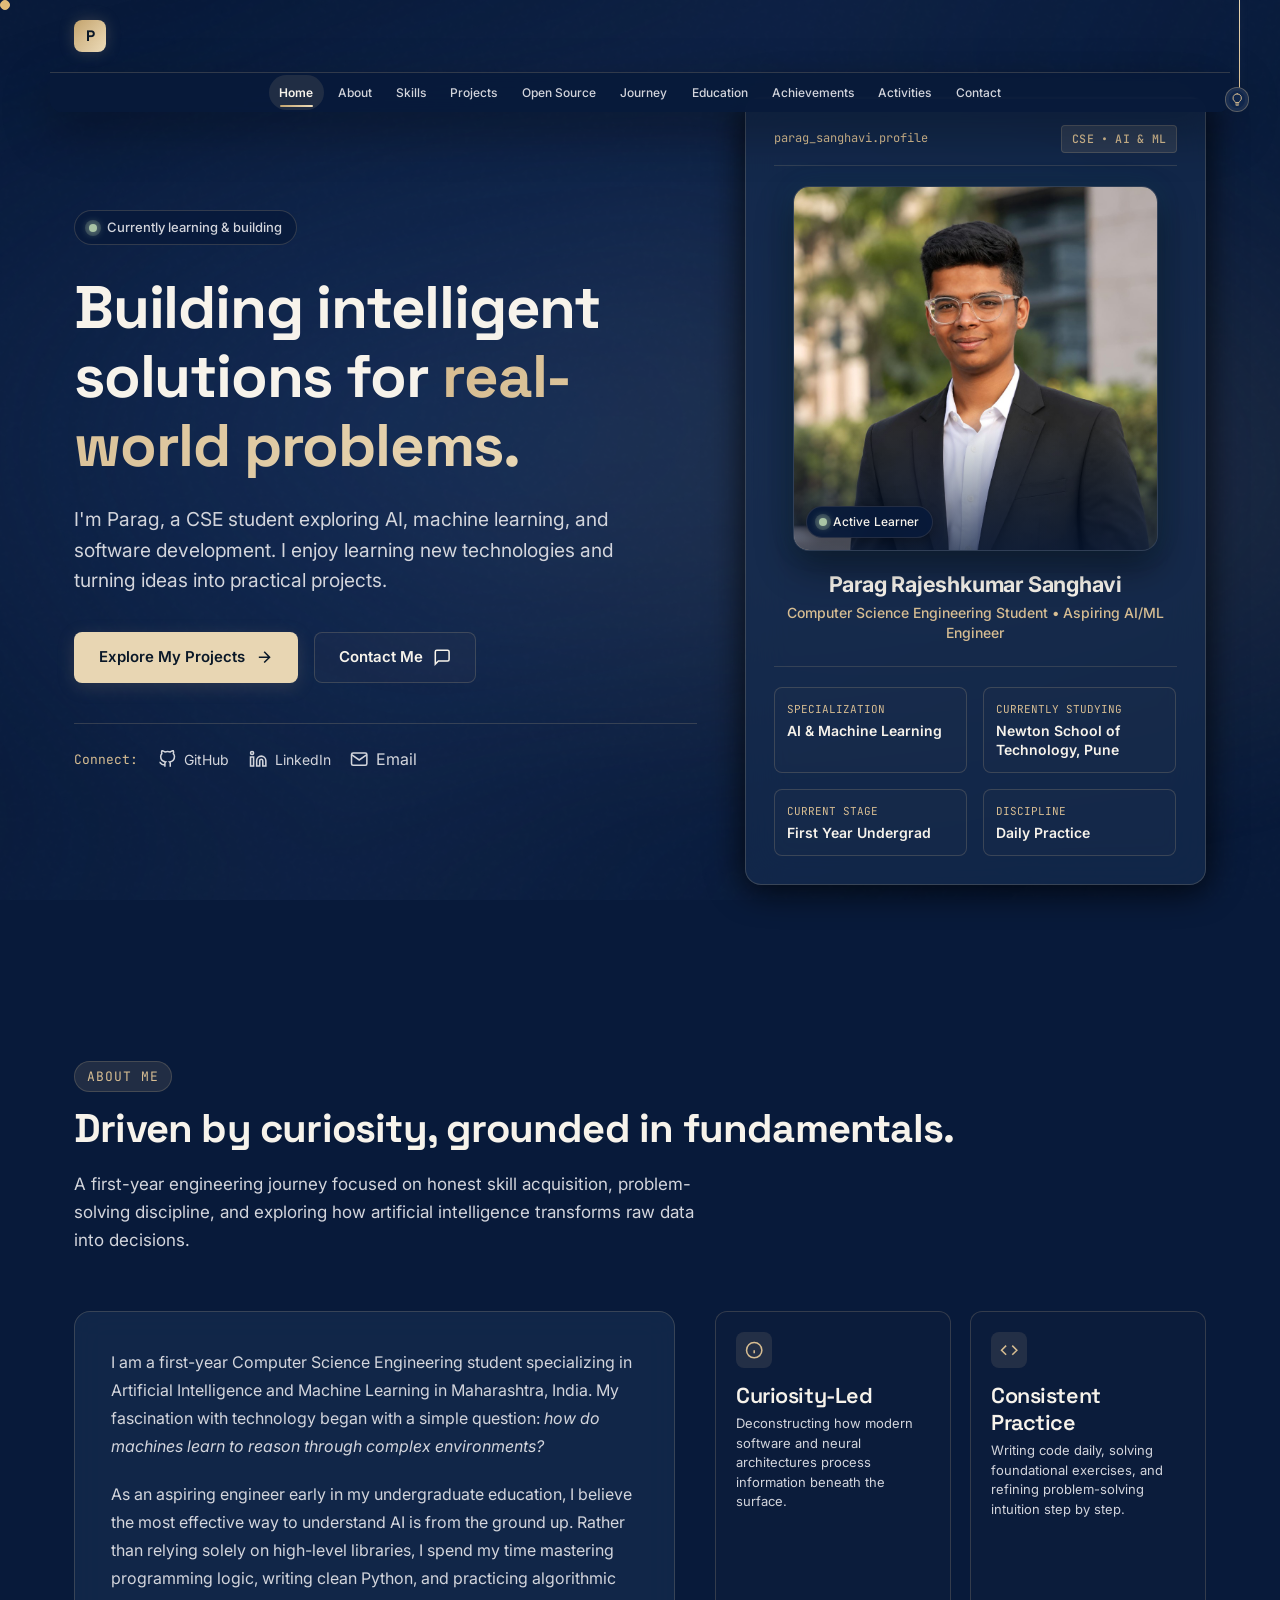
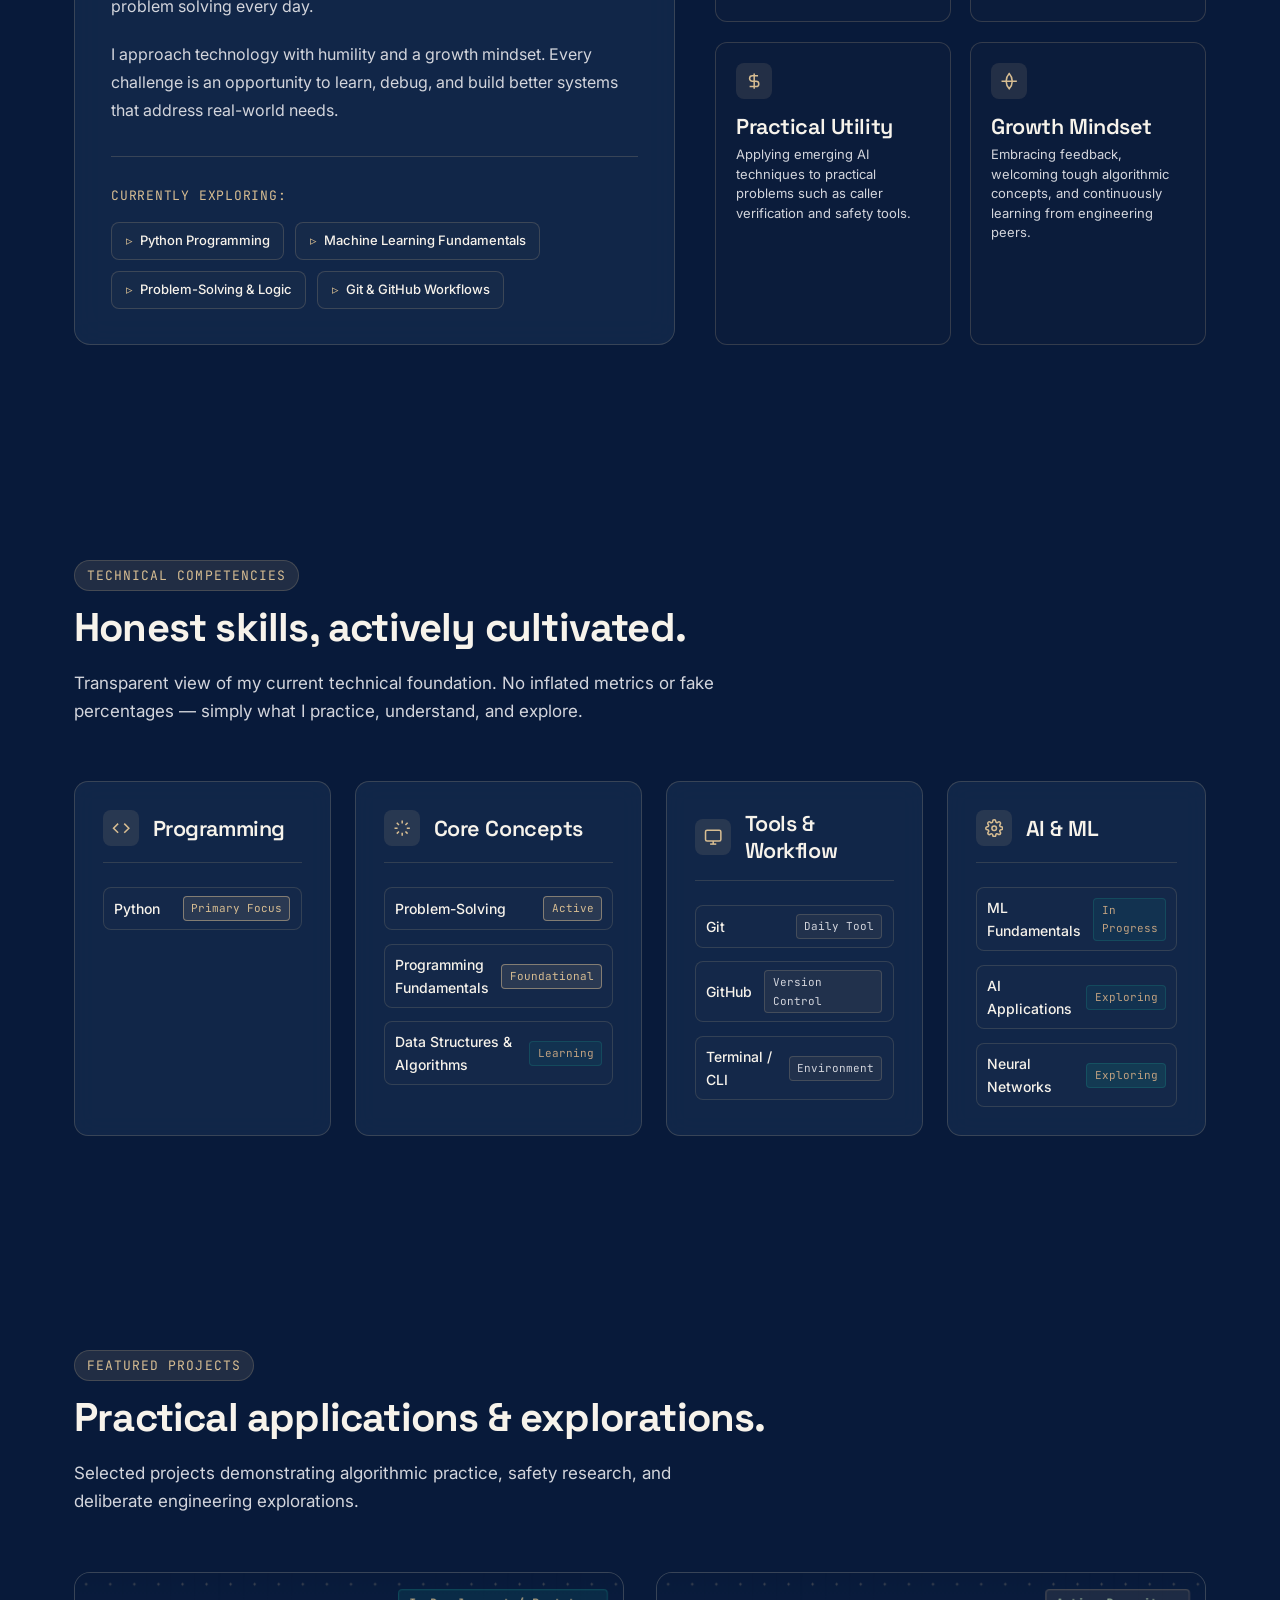
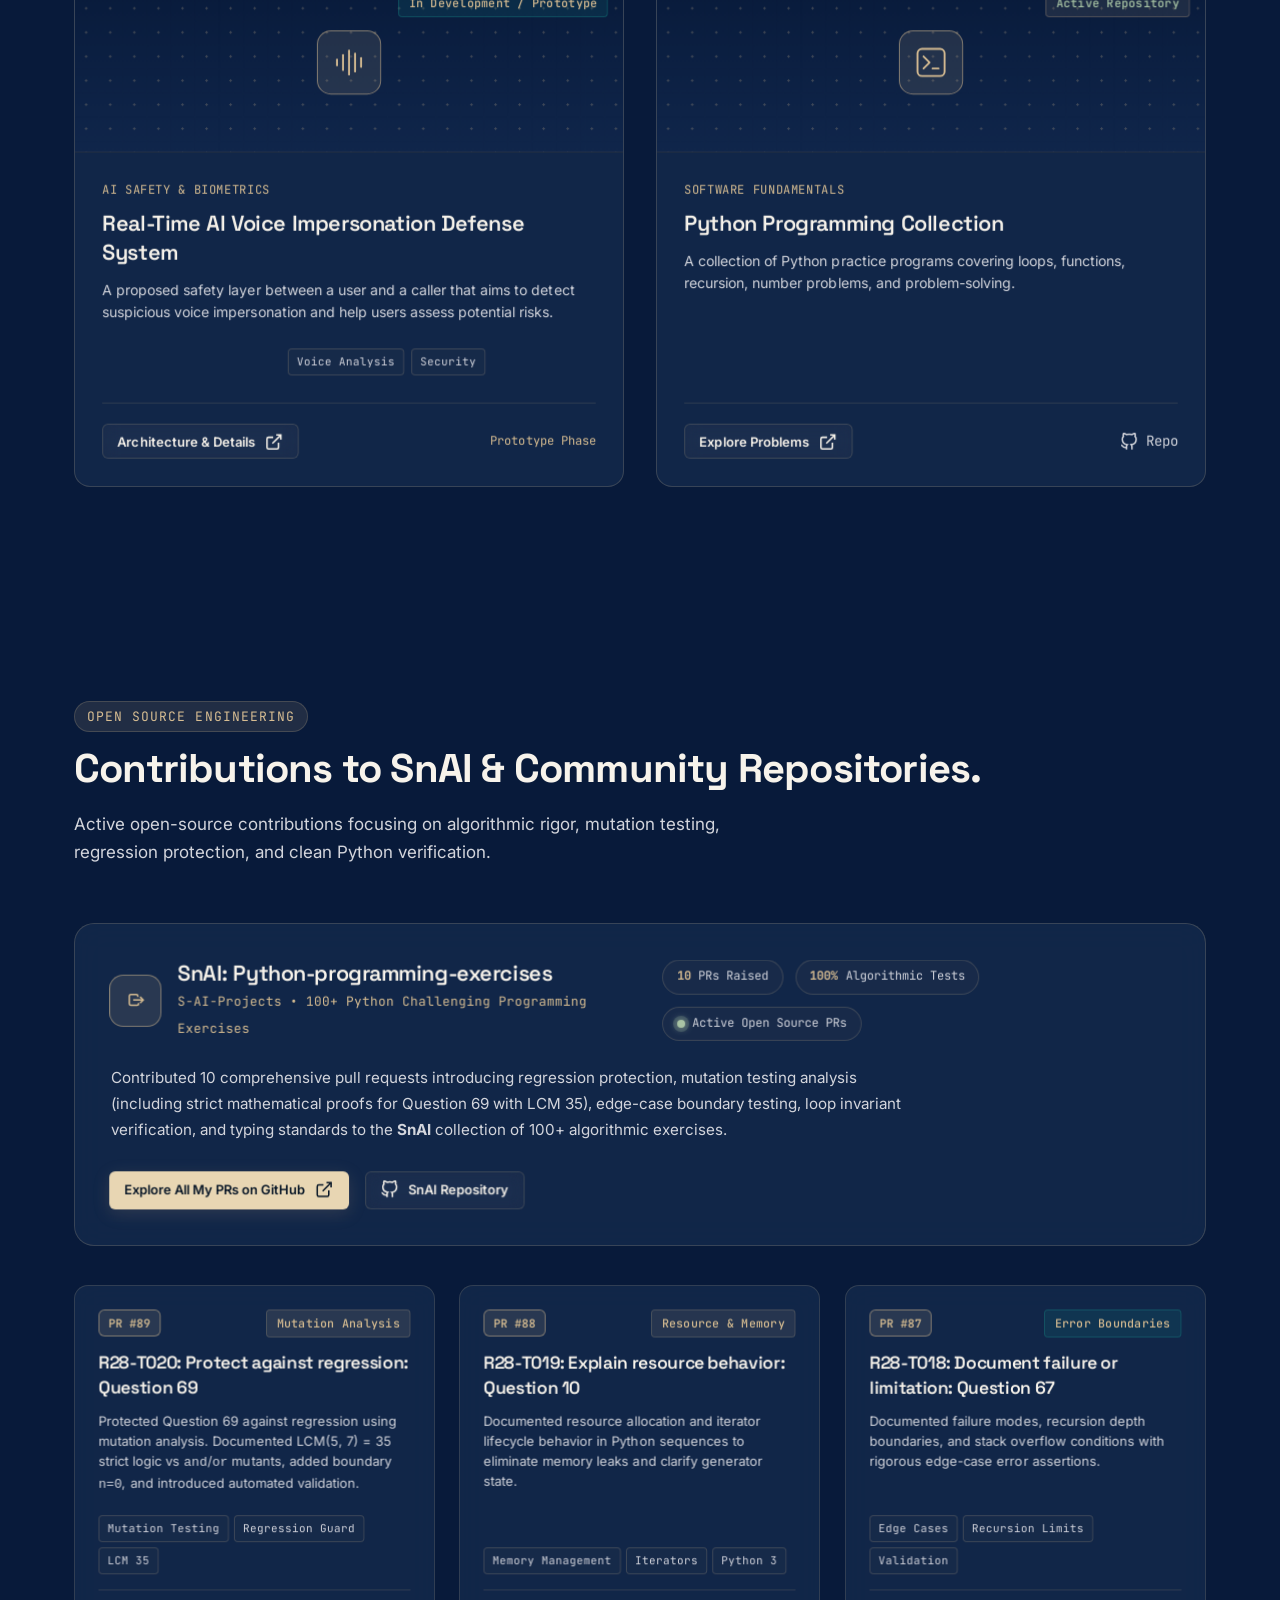
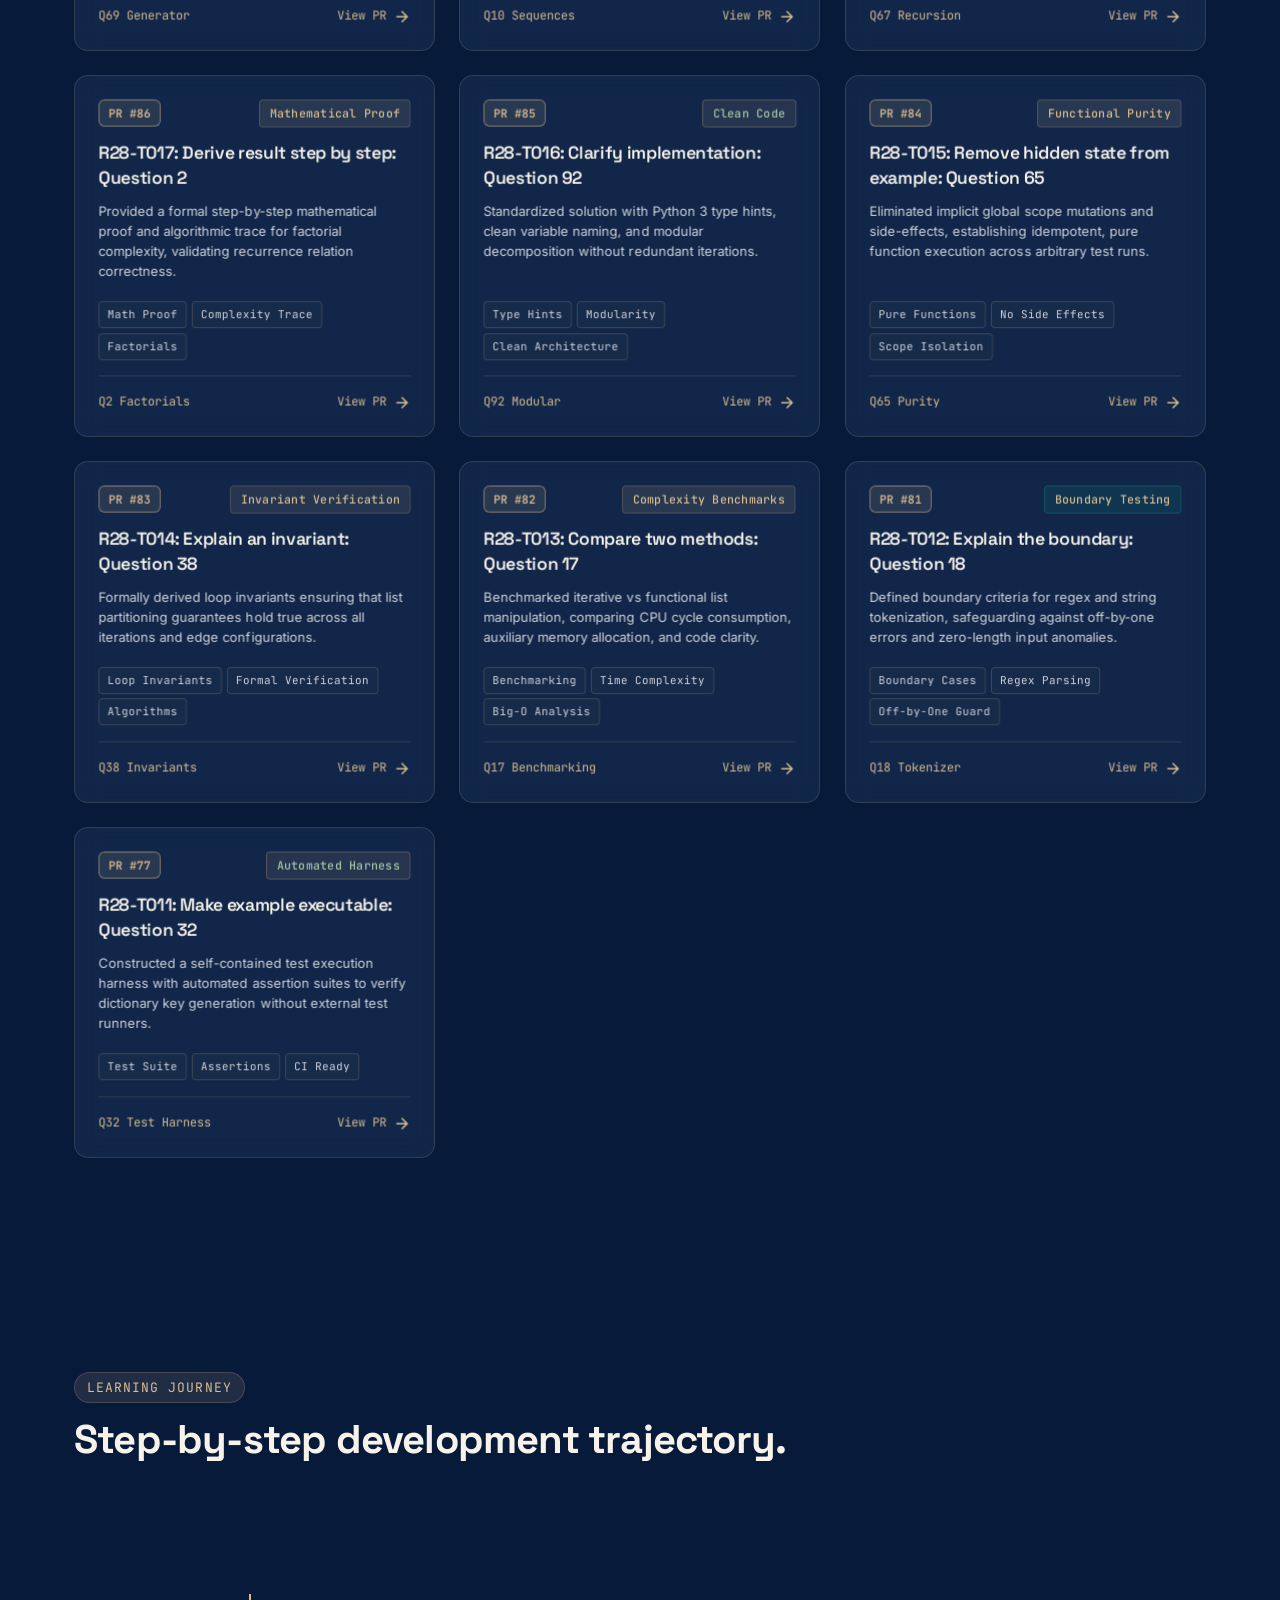
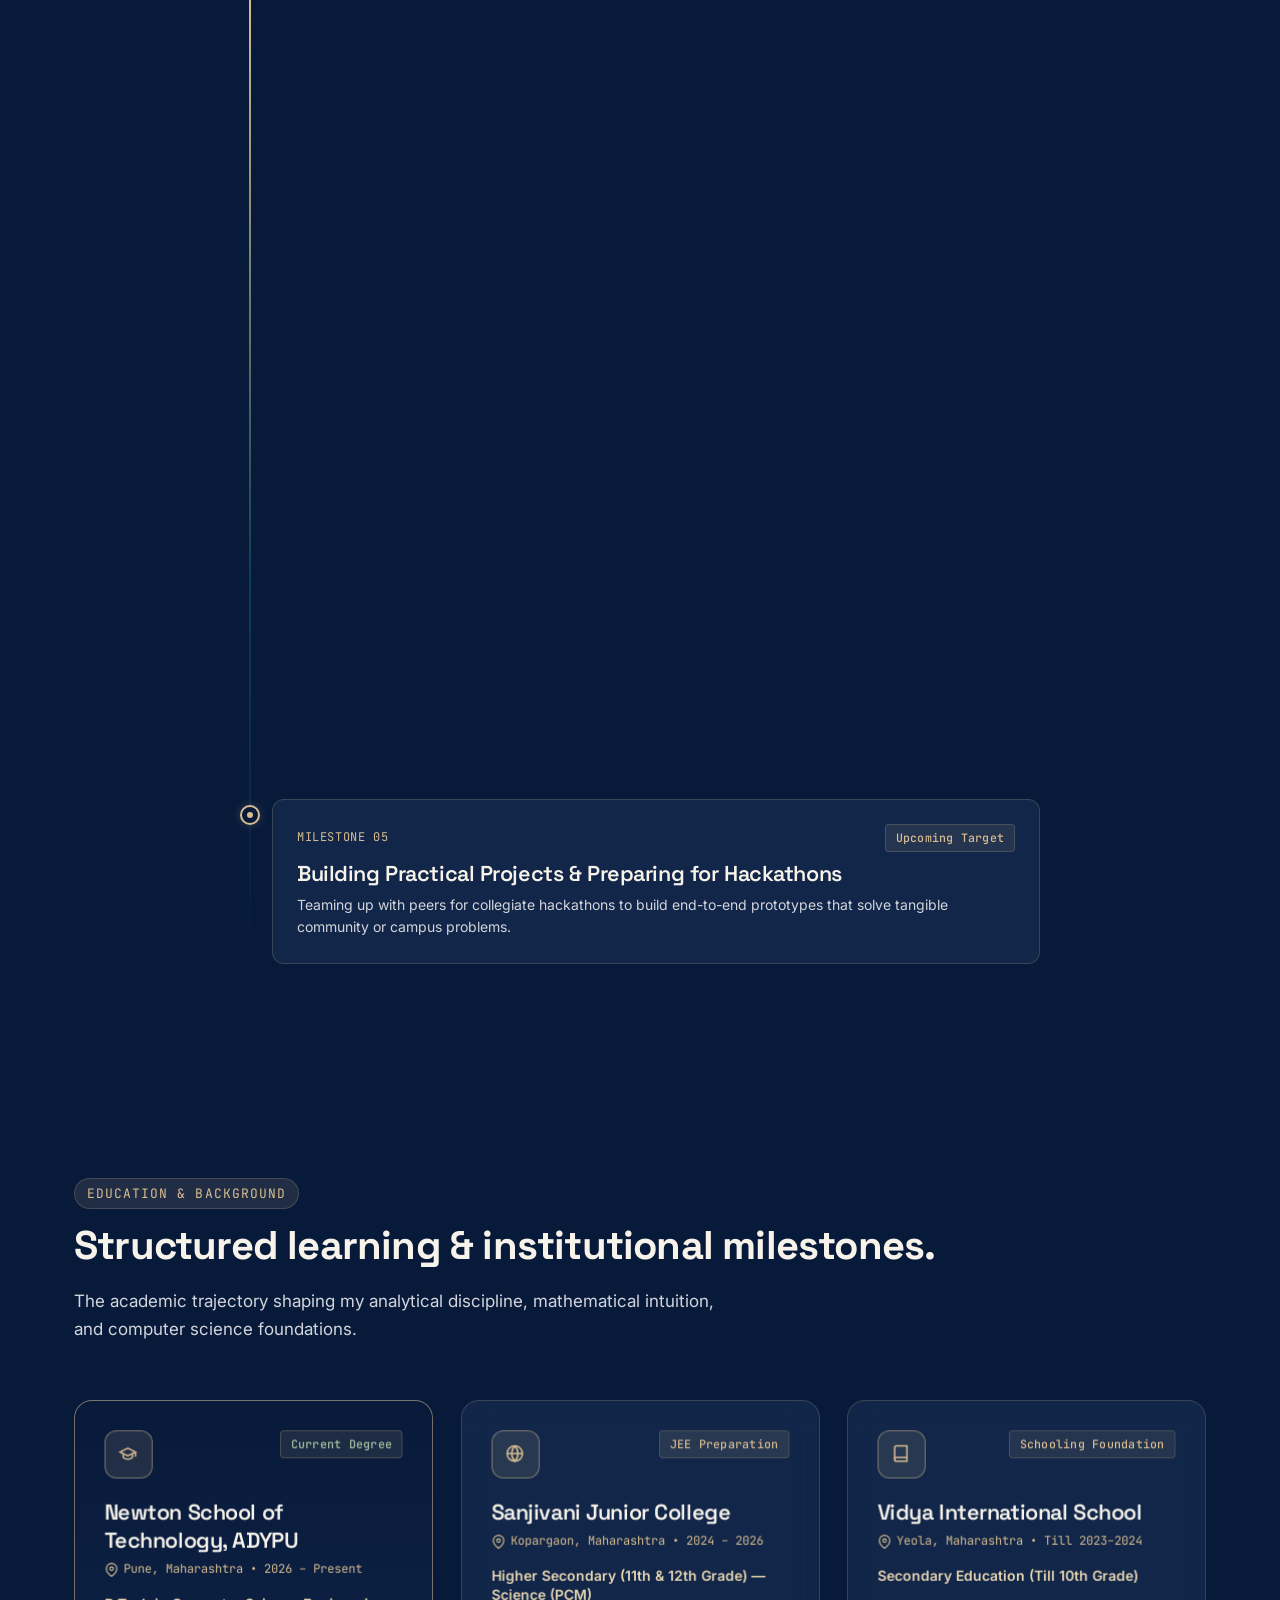
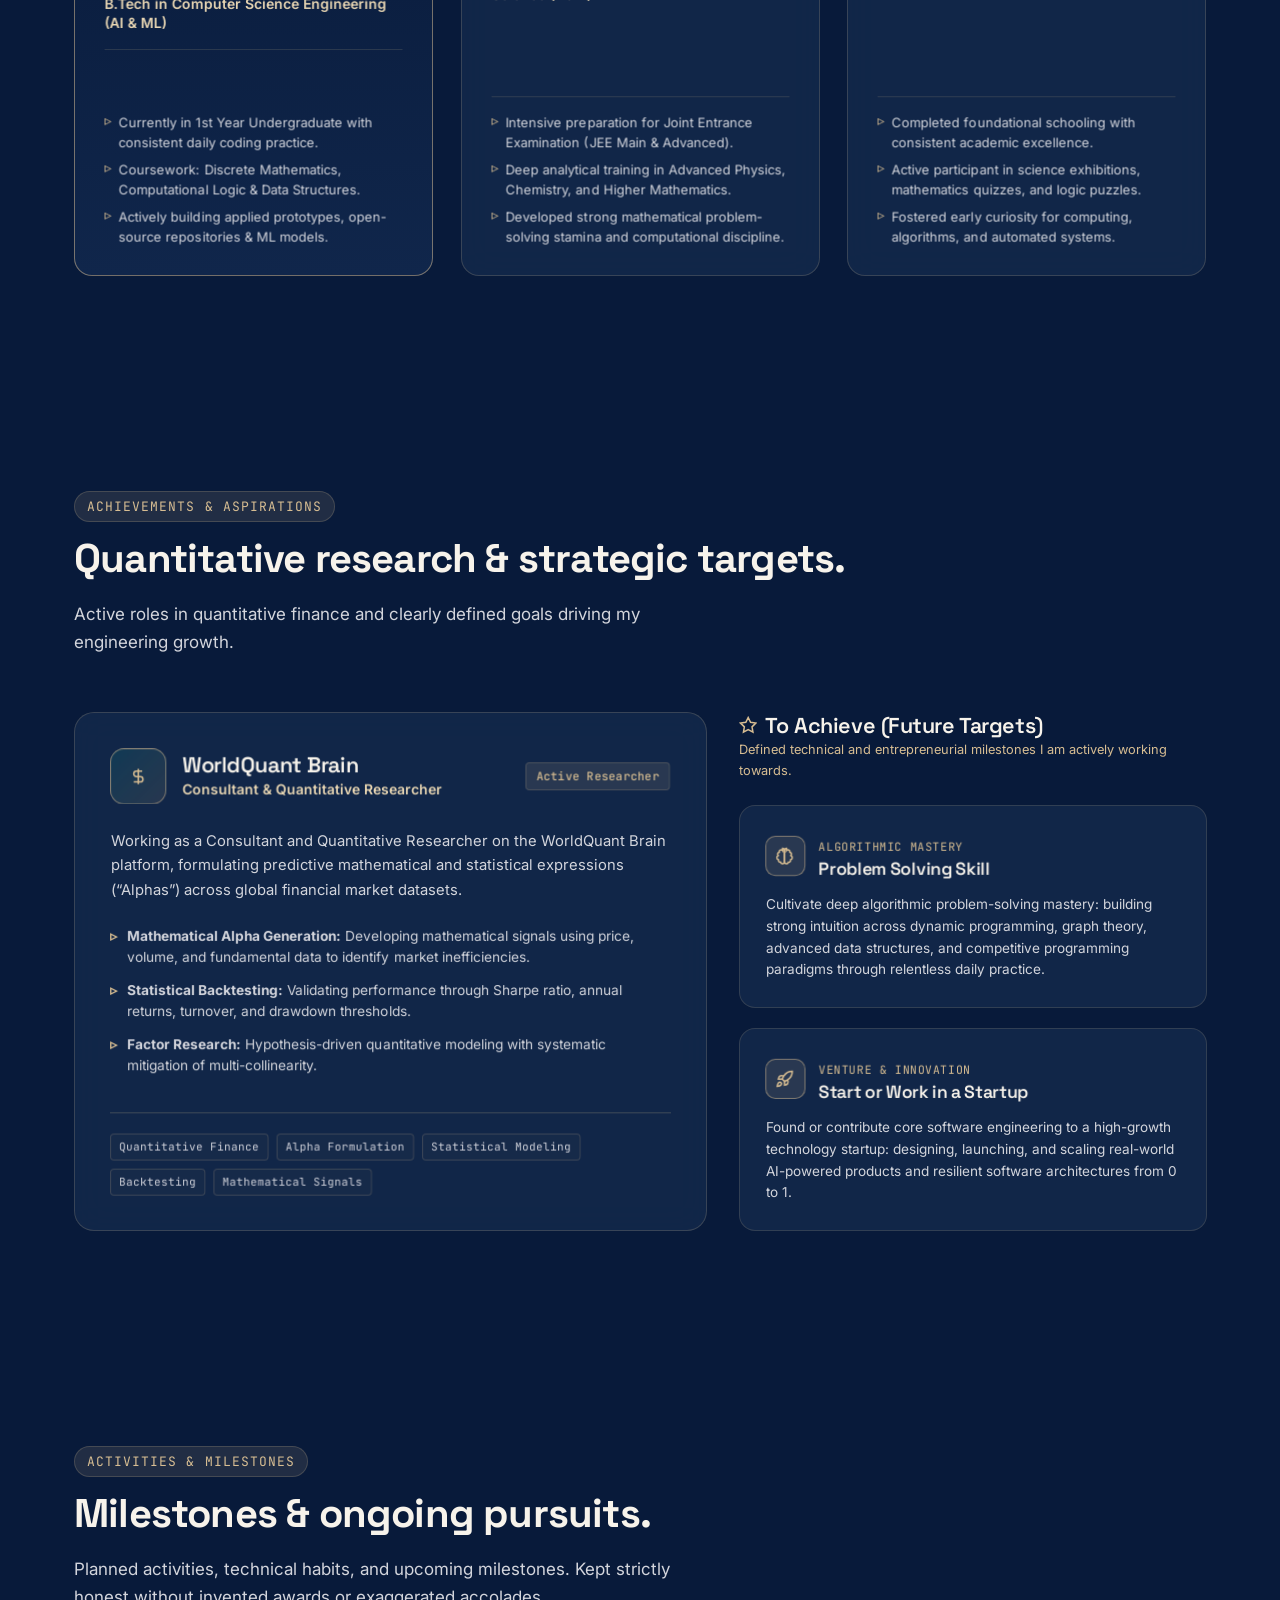
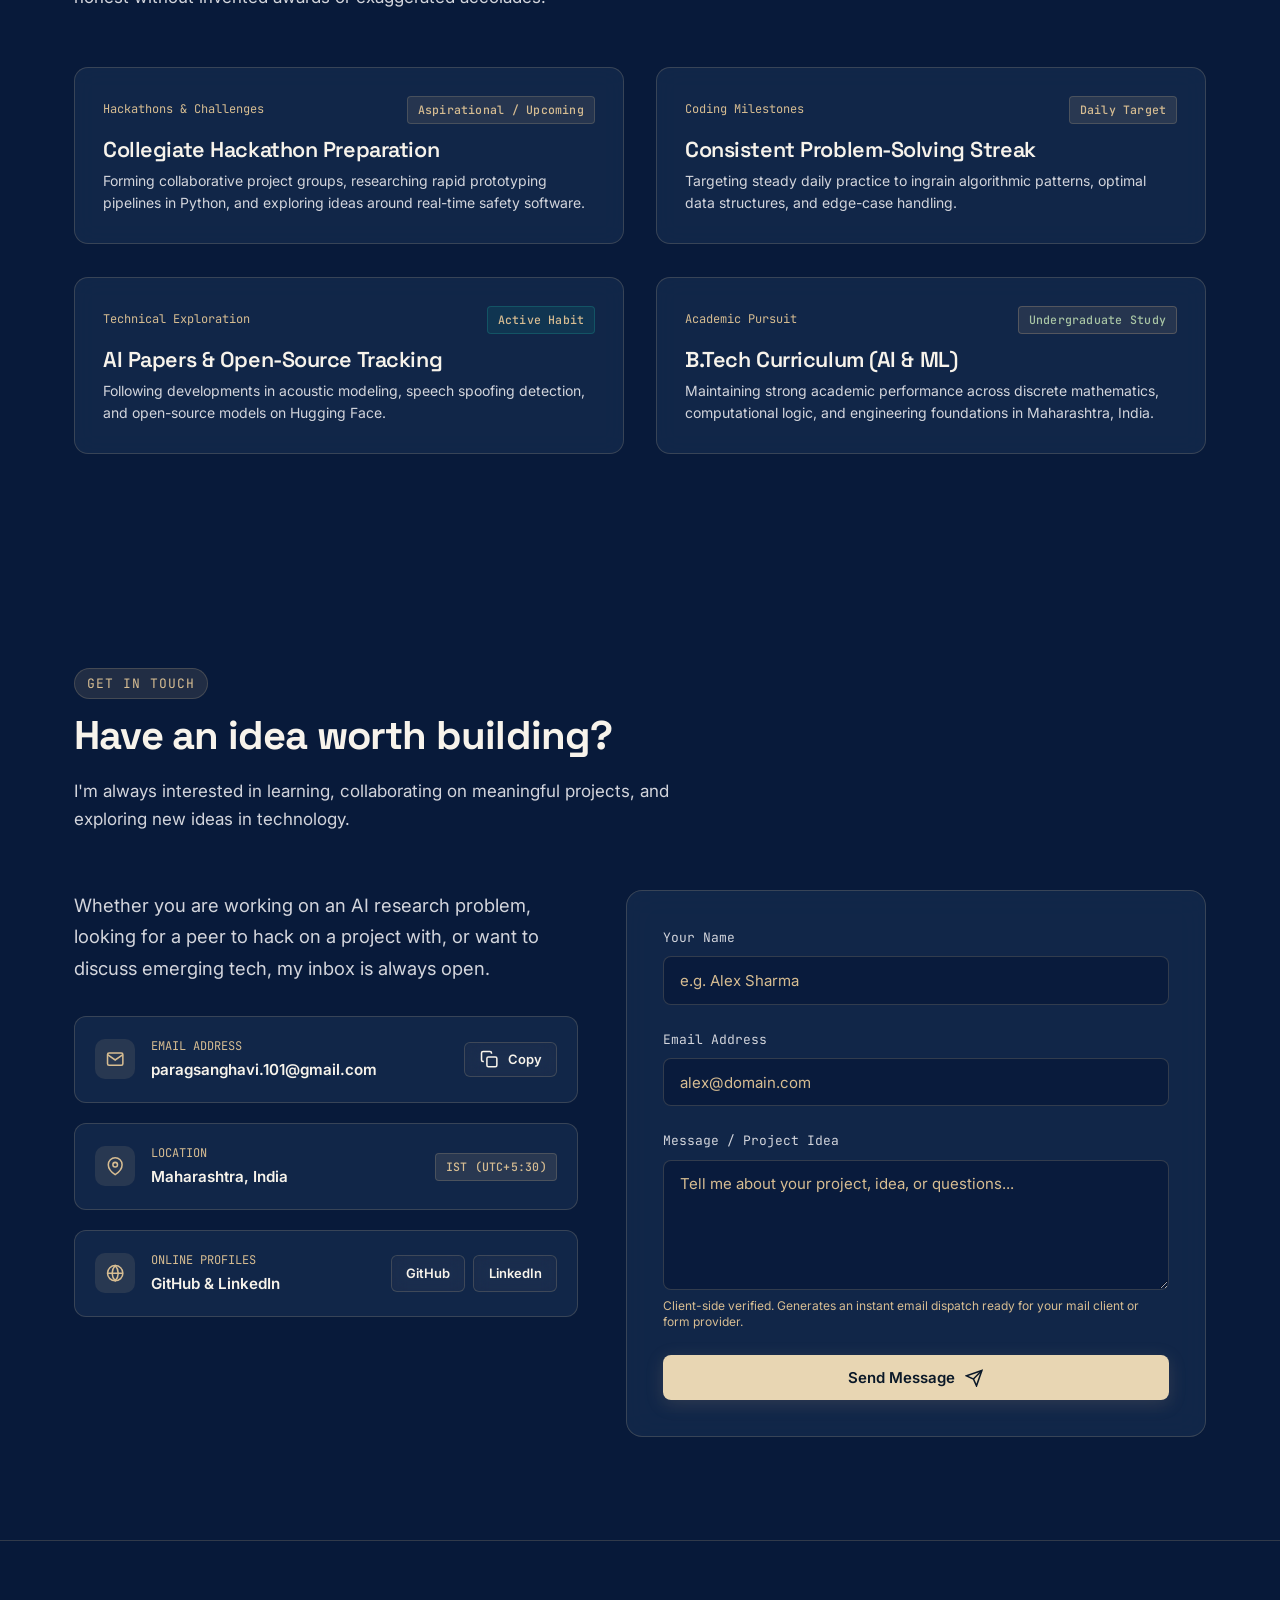
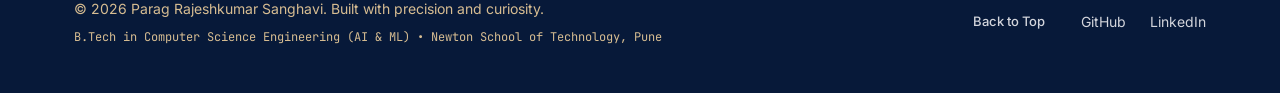
==== commit 591e295c: "Edited Everything" ====
--- a/index.html
+++ b/index.html
@@ -1,6 +1,6 @@
 
 <!DOCTYPE html>
-<html lang="en" data-accent="blue">
+<html lang="en">
 <head>
   <meta charset="UTF-8">
   <meta name="viewport" content="width=device-width, initial-scale=1.0">
@@ -38,19 +38,15 @@
   <link rel="stylesheet" href="css/animations.css">
 
   <!-- Favicon SVG Data URI -->
-  <link rel="icon" type="image/svg+xml" href="data:image/svg+xml,<svg xmlns='http://www.w3.org/2000/svg' viewBox='0 0 32 32'><rect width='32' height='32' rx='8' fill='%2363899a'/><text x='50%25' y='55%25' dominant-baseline='middle' text-anchor='middle' font-family='sans-serif' font-weight='900' font-size='18' fill='%23101c25'>P</text></svg>">
+  <link rel="icon" type="image/svg+xml" href="data:image/svg+xml,<svg xmlns='http://www.w3.org/2000/svg' viewBox='0 0 32 32'><rect width='32' height='32' rx='8' fill='%23178582'/><text x='50%25' y='55%25' dominant-baseline='middle' text-anchor='middle' font-family='sans-serif' font-weight='900' font-size='18' fill='%230A1828'>P</text></svg>">
 </head>
 <body>
 
   <!-- Accessible Skip Navigation Link -->
   <a href="#main-content" class="skip-link">Skip to main content</a>
 
-  <!-- Flowing Aurora Background -->
+  <!-- Full-screen textured backdrop -->
   <div class="aurora-bg" aria-hidden="true">
-    <span class="aurora-ribbon aurora-ribbon-1"></span>
-    <span class="aurora-ribbon aurora-ribbon-2"></span>
-    <span class="aurora-ribbon aurora-ribbon-3"></span>
-    <span class="aurora-name-marquee" aria-hidden="true">PARAG SANGHAVI / PORTFOLIO / PARAG SANGHAVI</span>
   </div>
 
   <div class="scroll-progress" aria-hidden="true"><span></span></div>
@@ -66,33 +62,37 @@
     <div class="container nav-container">
       
       <!-- Brand Logo -->
-      <a href="index.html#hero" class="nav-brand" aria-label="Portfolio Home">
+      <a href="#hero" class="nav-brand" aria-label="Portfolio Home">
         <span class="brand-symbol" aria-hidden="true">P</span>
       </a>
 
       <!-- Page Navigation Menu -->
       <nav aria-label="Portfolio page navigation">
         <ul class="nav-menu" id="nav-menu">
-          <li class="nav-item"><a href="index.html#hero" class="nav-link active" aria-current="page">Home</a></li>
-          <li class="nav-item"><a href="about.html#about" class="nav-link">About</a></li>
-          <li class="nav-item"><a href="skills.html#skills" class="nav-link">Skills</a></li>
-          <li class="nav-item"><a href="projects.html#projects" class="nav-link">Projects</a></li>
-          <li class="nav-item"><a href="open-source.html#opensource" class="nav-link">Open Source</a></li>
-          <li class="nav-item"><a href="journey.html#journey" class="nav-link">Journey</a></li>
-          <li class="nav-item"><a href="education.html#education" class="nav-link">Education</a></li>
-          <li class="nav-item"><a href="achievements.html#achievements" class="nav-link">Achievements</a></li>
-          <li class="nav-item"><a href="activities.html#activities" class="nav-link">Activities</a></li>
-          <li class="nav-item"><a href="contact.html#contact" class="nav-link">Contact</a></li>
+          <li class="nav-item"><a href="#hero" class="nav-link active" aria-current="page">Home</a></li>
+          <li class="nav-item"><a href="#about" class="nav-link">About</a></li>
+          <li class="nav-item"><a href="#skills" class="nav-link">Skills</a></li>
+          <li class="nav-item"><a href="#projects" class="nav-link">Projects</a></li>
+          <li class="nav-item"><a href="#opensource" class="nav-link">Open Source</a></li>
+          <li class="nav-item"><a href="#journey" class="nav-link">Journey</a></li>
+          <li class="nav-item"><a href="#education" class="nav-link">Education</a></li>
+          <li class="nav-item"><a href="#achievements" class="nav-link">Achievements</a></li>
+          <li class="nav-item"><a href="#activities" class="nav-link">Activities</a></li>
+          <li class="nav-item"><a href="#contact" class="nav-link">Contact</a></li>
         </ul>
       </nav>
 
-      <!-- Nav Actions: Accent Theme Switcher & Mobile Toggle -->
+      <!-- Navigation Toggle -->
       <div class="nav-actions">
-        <button type="button" class="theme-accent-btn" id="accent-toggle" aria-label="Toggle accent color palette" title="Switch blue-gray palette shade">
-          <span class="accent-color-dot" aria-hidden="true"></span>
-          <span id="accent-label">Blue</span>
+        <button type="button" class="theme-lamp" id="theme-lamp" aria-label="Pull lamp to change theme. Current theme: Deep Sapphire" aria-pressed="false">
+          <span class="theme-lamp__cord" aria-hidden="true"></span>
+          <span class="theme-lamp__knob" aria-hidden="true">
+            <svg viewBox="0 0 24 24" fill="none" focusable="false">
+              <path d="M12 3a7 7 0 0 0-4.4 12.45c.77.63 1.15 1.21 1.3 2.05h6.2c.15-.84.53-1.42 1.3-2.05A7 7 0 0 0 12 3Z" />
+              <path d="M9.5 20h5M10.2 22h3.6" />
+            </svg>
+          </span>
         </button>
-
         <button type="button" class="nav-toggle" id="nav-toggle" aria-label="Open navigation menu" aria-expanded="false" aria-controls="nav-menu">
           <span aria-hidden="true"></span>
           <span aria-hidden="true"></span>
@@ -131,11 +131,11 @@
 
           <!-- Action CTA Cluster -->
           <div class="hero-cta-cluster">
-            <a href="projects.html#projects" class="btn btn-primary">
+            <a href="#projects" class="btn btn-primary">
               <span>Explore My Projects</span>
               <svg class="icon" viewBox="0 0 24 24" fill="none" stroke="currentColor" stroke-width="2" aria-hidden="true"><path d="M5 12h14m-7-7 7 7-7 7"/></svg>
             </a>
-            <a href="contact.html#contact" class="btn btn-secondary">
+            <a href="#contact" class="btn btn-secondary">
               <span>Contact Me</span>
               <svg class="icon" viewBox="0 0 24 24" fill="none" stroke="currentColor" stroke-width="2" aria-hidden="true"><path d="M21 15a2 2 0 0 1-2 2H7l-4 4V5a2 2 0 0 1 2-2h14a2 2 0 0 1 2 2z"/></svg>
             </a>
@@ -213,11 +213,1122 @@
 
       </div>
     </section>
+
+<section class="section" id="about" aria-label="About Parag Rajeshkumar Sanghavi">
+      <div class="container">
+
+        <div class="section-header reveal-on-scroll">
+          <span class="section-tag">About Me</span>
+          <h1 class="section-title">Driven by curiosity, grounded in fundamentals.</h1>
+          <p class="section-description">
+            A first-year engineering journey focused on honest skill acquisition, problem-solving discipline, and exploring how artificial intelligence transforms raw data into decisions.
+          </p>
+        </div>
+
+        <div class="about-grid">
+
+          <!-- Left: Narrative Story Card -->
+          <div class="about-card reveal-on-scroll">
+            <div class="about-paragraphs">
+              <p>
+                I am a first-year Computer Science Engineering student specializing in Artificial Intelligence and Machine Learning in Maharashtra, India. My fascination with technology began with a simple question: <em>how do machines learn to reason through complex environments?</em>
+              </p>
+              <p>
+                As an aspiring engineer early in my undergraduate education, I believe the most effective way to understand AI is from the ground up. Rather than relying solely on high-level libraries, I spend my time mastering programming logic, writing clean Python, and practicing algorithmic problem solving every day.
+              </p>
+              <p>
+                I approach technology with humility and a growth mindset. Every challenge is an opportunity to learn, debug, and build better systems that address real-world needs.
+              </p>
+            </div>
+
+            <!-- "Currently Exploring" Badges as specified -->
+            <div class="exploring-panel">
+              <div class="exploring-title">Currently Exploring:</div>
+              <div class="exploring-chips">
+                <span class="exploring-chip"><span class="bullet">▹</span> Python Programming</span>
+                <span class="exploring-chip"><span class="bullet">▹</span> Machine Learning Fundamentals</span>
+                <span class="exploring-chip"><span class="bullet">▹</span> Problem-Solving &amp; Logic</span>
+                <span class="exploring-chip"><span class="bullet">▹</span> Git &amp; GitHub Workflows</span>
+              </div>
+            </div>
+          </div>
+
+          <!-- Right: 4 Guiding Pillars -->
+          <div class="pillars-grid">
+
+            <div class="pillar-item reveal-on-scroll reveal-delay-1">
+              <div class="pillar-icon-box" aria-hidden="true">
+                <svg class="icon" viewBox="0 0 24 24" fill="none" stroke="currentColor"><circle cx="12" cy="12" r="10"/><path d="M12 16v-4M12 8h.01"/></svg>
+              </div>
+              <h2 class="pillar-title">Curiosity-Led</h2>
+              <p class="pillar-desc">Deconstructing how modern software and neural architectures process information beneath the surface.</p>
+            </div>
+
+            <div class="pillar-item reveal-on-scroll reveal-delay-2">
+              <div class="pillar-icon-box" aria-hidden="true">
+                <svg class="icon" viewBox="0 0 24 24" fill="none" stroke="currentColor"><polyline points="16 18 22 12 16 6"/><polyline points="8 6 2 12 8 18"/></svg>
+              </div>
+              <h2 class="pillar-title">Consistent Practice</h2>
+              <p class="pillar-desc">Writing code daily, solving foundational exercises, and refining problem-solving intuition step by step.</p>
+            </div>
+
+            <div class="pillar-item reveal-on-scroll reveal-delay-3">
+              <div class="pillar-icon-box" aria-hidden="true">
+                <svg class="icon" viewBox="0 0 24 24" fill="none" stroke="currentColor"><path d="M12 2v20M17 5H9.5a3.5 3.5 0 0 0 0 7h5a3.5 3.5 0 0 1 0 7H6"/></svg>
+              </div>
+              <h2 class="pillar-title">Practical Utility</h2>
+              <p class="pillar-desc">Applying emerging AI techniques to practical problems such as caller verification and safety tools.</p>
+            </div>
+
+            <div class="pillar-item reveal-on-scroll reveal-delay-4">
+              <div class="pillar-icon-box" aria-hidden="true">
+                <svg class="icon" viewBox="0 0 24 24" fill="none" stroke="currentColor"><path d="M2 12h20M12 2a15.3 15.3 0 0 1 4 10 15.3 15.3 0 0 1-4 10 15.3 15.3 0 0 1-4-10 15.3 15.3 0 0 1 4-10z"/></svg>
+              </div>
+              <h2 class="pillar-title">Growth Mindset</h2>
+              <p class="pillar-desc">Embracing feedback, welcoming tough algorithmic concepts, and continuously learning from engineering peers.</p>
+            </div>
+
+          </div>
+
+        </div>
+
+      </div>
+    </section>
+
+<section class="section" id="skills" aria-label="Technical Skills and Competencies">
+      <div class="container">
+
+        <div class="section-header reveal-on-scroll">
+          <span class="section-tag">Technical Competencies</span>
+          <h1 class="section-title">Honest skills, actively cultivated.</h1>
+          <p class="section-description">
+            Transparent view of my current technical foundation. No inflated metrics or fake percentages — simply what I practice, understand, and explore.
+          </p>
+        </div>
+
+        <div class="grid-4">
+
+          <!-- Category 1: Programming -->
+          <div class="skill-card reveal-on-scroll">
+            <div class="skill-category-header">
+              <div class="skill-category-icon" aria-hidden="true">
+                <svg class="icon" viewBox="0 0 24 24" fill="none" stroke="currentColor"><polyline points="16 18 22 12 16 6"/><polyline points="8 6 2 12 8 18"/></svg>
+              </div>
+              <h2 class="skill-category-title">Programming</h2>
+            </div>
+            <ul class="skill-list">
+              <li class="skill-row">
+                <span class="skill-name">Python</span>
+                <span class="skill-tag-honest skill-tag-primary">Primary Focus</span>
+              </li>
+            </ul>
+          </div>
+
+          <!-- Category 2: Core Concepts -->
+          <div class="skill-card reveal-on-scroll reveal-delay-1">
+            <div class="skill-category-header">
+              <div class="skill-category-icon" aria-hidden="true">
+                <svg class="icon" viewBox="0 0 24 24" fill="none" stroke="currentColor"><path d="M12 2v4M12 18v4M4.93 4.93l2.83 2.83M16.24 16.24l2.83 2.83M2 12h4M18 12h4M4.93 19.07l2.83-2.83M16.24 7.76l2.83-2.83"/></svg>
+              </div>
+              <h2 class="skill-category-title">Core Concepts</h2>
+            </div>
+            <ul class="skill-list">
+              <li class="skill-row">
+                <span class="skill-name">Problem-Solving</span>
+                <span class="skill-tag-honest skill-tag-primary">Active</span>
+              </li>
+              <li class="skill-row">
+                <span class="skill-name">Programming Fundamentals</span>
+                <span class="skill-tag-honest skill-tag-primary">Foundational</span>
+              </li>
+              <li class="skill-row">
+                <span class="skill-name">Data Structures &amp; Algorithms</span>
+                <span class="skill-tag-honest skill-tag-learning">Learning</span>
+              </li>
+            </ul>
+          </div>
+
+          <!-- Category 3: Tools & Workflow -->
+          <div class="skill-card reveal-on-scroll reveal-delay-2">
+            <div class="skill-category-header">
+              <div class="skill-category-icon" aria-hidden="true">
+                <svg class="icon" viewBox="0 0 24 24" fill="none" stroke="currentColor"><rect x="2" y="3" width="20" height="14" rx="2" ry="2"/><line x1="8" y1="21" x2="16" y2="21"/><line x1="12" y1="17" x2="12" y2="21"/></svg>
+              </div>
+              <h2 class="skill-category-title">Tools &amp; Workflow</h2>
+            </div>
+            <ul class="skill-list">
+              <li class="skill-row">
+                <span class="skill-name">Git</span>
+                <span class="skill-tag-honest skill-tag-tool">Daily Tool</span>
+              </li>
+              <li class="skill-row">
+                <span class="skill-name">GitHub</span>
+                <span class="skill-tag-honest skill-tag-tool">Version Control</span>
+              </li>
+              <li class="skill-row">
+                <span class="skill-name">Terminal / CLI</span>
+                <span class="skill-tag-honest skill-tag-tool">Environment</span>
+              </li>
+            </ul>
+          </div>
+
+          <!-- Category 4: AI & ML -->
+          <div class="skill-card reveal-on-scroll reveal-delay-3">
+            <div class="skill-category-header">
+              <div class="skill-category-icon" aria-hidden="true">
+                <svg class="icon" viewBox="0 0 24 24" fill="none" stroke="currentColor"><circle cx="12" cy="12" r="3"/><path d="M19.4 15a1.65 1.65 0 0 0 .33 1.82l.06.06a2 2 0 0 1 0 2.83 2 2 0 0 1-2.83 0l-.06-.06a1.65 1.65 0 0 0-1.82-.33 1.65 1.65 0 0 0-1 1.51V21a2 2 0 0 1-2 2 2 2 0 0 1-2-2v-.09A1.65 1.65 0 0 0 9 19.4a1.65 1.65 0 0 0-1.82.33l-.06.06a2 2 0 0 1-2.83 0 2 2 0 0 1 0-2.83l.06-.06a1.65 1.65 0 0 0 .33-1.82 1.65 1.65 0 0 0-1.51-1H3a2 2 0 0 1-2-2 2 2 0 0 1 2-2h.09A1.65 1.65 0 0 0 4.6 9a1.65 1.65 0 0 0-.33-1.82l-.06-.06a2 2 0 0 1 0-2.83 2 2 0 0 1 2.83 0l.06.06a1.65 1.65 0 0 0 1.82.33H9a1.65 1.65 0 0 0 1-1.51V3a2 2 0 0 1 2-2 2 2 0 0 1 2 2v.09a1.65 1.65 0 0 0 1 1.51 1.65 1.65 0 0 0 1.82-.33l.06-.06a2 2 0 0 1 2.83 0 2 2 0 0 1 0 2.83l-.06.06a1.65 1.65 0 0 0-.33 1.82V9a1.65 1.65 0 0 0 1.51 1H21a2 2 0 0 1 2 2 2 2 0 0 1-2 2h-.09a1.65 1.65 0 0 0-1.51 1z"/></svg>
+              </div>
+              <h2 class="skill-category-title">AI &amp; ML</h2>
+            </div>
+            <ul class="skill-list">
+              <li class="skill-row">
+                <span class="skill-name">ML Fundamentals</span>
+                <span class="skill-tag-honest skill-tag-learning">In Progress</span>
+              </li>
+              <li class="skill-row">
+                <span class="skill-name">AI Applications</span>
+                <span class="skill-tag-honest skill-tag-learning">Exploring</span>
+              </li>
+              <li class="skill-row">
+                <span class="skill-name">Neural Networks</span>
+                <span class="skill-tag-honest skill-tag-exploring">Exploring</span>
+              </li>
+            </ul>
+          </div>
+
+        </div>
+
+      </div>
+    </section>
+
+<section class="section" id="projects" aria-label="Featured Projects Showcase">
+      <div class="container">
+
+        <div class="section-header reveal-on-scroll">
+          <span class="section-tag">Featured Projects</span>
+          <h1 class="section-title">Practical applications &amp; explorations.</h1>
+          <p class="section-description">
+            Selected projects demonstrating algorithmic practice, safety research, and deliberate engineering explorations.
+          </p>
+        </div>
+
+        <div class="projects-grid">
+
+          <!-- Project 1: AI Voice Defense -->
+          <article class="project-card tilt-card border-beam-card reveal-on-scroll" aria-labelledby="p1-title">
+            <div class="project-media">
+              <div class="project-media-bg" aria-hidden="true"></div>
+              <div class="project-badge-top">
+                <span class="badge badge-warning">In Development / Prototype</span>
+              </div>
+              <div class="project-media-icon" aria-hidden="true">
+                <!-- Acoustic Waveform SVG Graphic -->
+                <svg viewBox="0 0 48 48" fill="none" stroke="currentColor" stroke-width="2.5" style="width: 2.25rem; height: 2.25rem;">
+                  <line x1="8" y1="20" x2="8" y2="28" stroke-linecap="round"/>
+                  <line x1="16" y1="14" x2="16" y2="34" stroke-linecap="round"/>
+                  <line x1="24" y1="8" x2="24" y2="40" stroke-linecap="round"/>
+                  <line x1="32" y1="12" x2="32" y2="36" stroke-linecap="round"/>
+                  <line x1="40" y1="18" x2="40" y2="30" stroke-linecap="round"/>
+                </svg>
+              </div>
+            </div>
+
+            <div class="project-body">
+              <span class="project-category">AI Safety &amp; Biometrics</span>
+              <h2 class="project-title" id="p1-title">Real-Time AI Voice Impersonation Defense System</h2>
+              <p class="project-description">
+                A proposed safety layer between a user and a caller that aims to detect suspicious voice impersonation and help users assess potential risks.
+              </p>
+
+              <div class="project-tags">
+                <span class="tag">Artificial Intelligence</span>
+                <span class="tag">Voice Analysis</span>
+                <span class="tag">Security</span>
+              </div>
+
+              <div class="project-footer">
+                <button type="button" class="btn btn-secondary btn-sm btn-project-details" data-project-id="ai-voice-defense">
+                  <span>Architecture &amp; Details</span>
+                  <svg class="icon" viewBox="0 0 24 24" fill="none" stroke="currentColor" stroke-width="2" aria-hidden="true"><path d="M15 3h6v6M10 14L21 3M18 13v6a2 2 0 0 1-2 2H5a2 2 0 0 1-2-2V8a2 2 0 0 1 2-2h6"/></svg>
+                </button>
+                <span class="text-muted text-xs font-mono">Prototype Phase</span>
+              </div>
+            </div>
+          </article>
+
+          <!-- Project 2: Python Programming Collection -->
+          <article class="project-card tilt-card reveal-on-scroll reveal-delay-1" aria-labelledby="p2-title">
+            <div class="project-media">
+              <div class="project-media-bg" aria-hidden="true"></div>
+              <div class="project-badge-top">
+                <span class="badge badge-success">Active Repository</span>
+              </div>
+              <div class="project-media-icon" aria-hidden="true">
+                <!-- Python Code Terminal SVG Graphic -->
+                <svg viewBox="0 0 48 48" fill="none" stroke="currentColor" stroke-width="2.5" style="width: 2.25rem; height: 2.25rem;">
+                  <polyline points="14 16 22 24 14 32" stroke-linecap="round" stroke-linejoin="round"/>
+                  <line x1="26" y1="32" x2="34" y2="32" stroke-linecap="round"/>
+                  <rect x="6" y="6" width="36" height="36" rx="6"/>
+                </svg>
+              </div>
+            </div>
+
+            <div class="project-body">
+              <span class="project-category">Software Fundamentals</span>
+              <h2 class="project-title" id="p2-title">Python Programming Collection</h2>
+              <p class="project-description">
+                A collection of Python practice programs covering loops, functions, recursion, number problems, and problem-solving.
+              </p>
+
+              <div class="project-tags">
+                <span class="tag">Python</span>
+                <span class="tag">Programming</span>
+                <span class="tag">Problem-Solving</span>
+              </div>
+
+              <div class="project-footer">
+                <button type="button" class="btn btn-secondary btn-sm btn-project-details" data-project-id="python-collection">
+                  <span>Explore Problems</span>
+                  <svg class="icon" viewBox="0 0 24 24" fill="none" stroke="currentColor" stroke-width="2" aria-hidden="true"><path d="M15 3h6v6M10 14L21 3M18 13v6a2 2 0 0 1-2 2H5a2 2 0 0 1-2-2V8a2 2 0 0 1 2-2h6"/></svg>
+                </button>
+
+                <a href="https://github.com/ParagSanghavi2008/My_Python_Practice.git" target="_blank" rel="noopener noreferrer" class="social-link-item text-xs font-mono" title="GitHub Repository Placeholder">
+                  <svg class="icon" viewBox="0 0 24 24" fill="none" stroke="currentColor" stroke-width="2" aria-hidden="true"><path d="M9 19c-5 1.5-5-2.5-7-3m14 6v-3.87a3.37 3.37 0 0 0-.94-2.61c3.14-.35 6.44-1.54 6.44-7A5.44 5.44 0 0 0 20 4.77 5.07 5.07 0 0 0 19.91 1S18.73.65 16 2.48a13.38 13.38 0 0 0-7 0C6.27.65 5.09 1 5.09 1A5.07 5.07 0 0 0 5 4.77a5.44 5.44 0 0 0-1.5 3.78c0 5.42 3.3 6.61 6.44 7A3.37 3.37 0 0 0 9 18.13V22"/></svg>
+                  <span>Repo</span>
+                </a>
+              </div>
+            </div>
+          </article>
+        </div>
+
+      </div>
+    </section>
+
+<section class="section" id="opensource" aria-label="Open Source Contributions">
+      <div class="container">
+
+        <div class="section-header reveal-on-scroll">
+          <span class="section-tag">Open Source Engineering</span>
+          <h1 class="section-title">Contributions to SnAI &amp; Community Repositories.</h1>
+          <p class="section-description">
+            Active open-source contributions focusing on algorithmic rigor, mutation testing, regression protection, and clean Python verification.
+          </p>
+        </div>
+
+        <!-- SnAI Spotlight Overview Card with Border Beam & 3D Tilt -->
+        <div class="os-spotlight-card tilt-card border-beam-card reveal-on-scroll">
+          <div class="os-spotlight-header">
+            <div class="os-spotlight-title-group">
+              <div class="os-icon-bubble" aria-hidden="true">
+                <svg class="icon" viewBox="0 0 24 24" fill="none" stroke="currentColor" stroke-width="2"><path d="M16 16v1a2 2 0 0 1-2 2H6a2 2 0 0 1-2-2V7a2 2 0 0 1 2-2h7a2 2 0 0 1 2 2v1"/><path d="M18 8l4 4-4 4"/><path d="M22 12H9"/></svg>
+              </div>
+              <div>
+                <h2 class="os-repo-name">SnAI: Python-programming-exercises</h2>
+                <span class="os-repo-sub">S-AI-Projects • 100+ Python Challenging Programming Exercises</span>
+              </div>
+            </div>
+
+            <div class="os-spotlight-stats">
+              <span class="os-stat-badge"><strong>10</strong> PRs Raised</span>
+              <span class="os-stat-badge"><strong>100%</strong> Algorithmic Tests</span>
+              <span class="os-stat-badge"><span class="status-beacon" aria-hidden="true"></span> Active Open Source PRs</span>
+            </div>
+          </div>
+
+          <p class="os-spotlight-desc">
+            Contributed 10 comprehensive pull requests introducing regression protection, mutation testing analysis (including strict mathematical proofs for Question 69 with LCM 35), edge-case boundary testing, loop invariant verification, and typing standards to the <strong>SnAI</strong> collection of 100+ algorithmic exercises.
+          </p>
+
+          <div style="display: flex; gap: 1rem; flex-wrap: wrap;">
+            <a href="https://github.com/S-AI-Projects/Python-programming-exercises/pulls?q=is%3Apr+author%3AParagSanghavi2008" target="_blank" rel="noopener noreferrer" class="btn btn-primary btn-sm btn-motion-sheen">
+              <span>Explore All My PRs on GitHub</span>
+              <svg class="icon" viewBox="0 0 24 24" fill="none" stroke="currentColor" stroke-width="2" aria-hidden="true"><path d="M18 13v6a2 2 0 0 1-2 2H5a2 2 0 0 1-2-2V8a2 2 0 0 1 2-2h6"/><polyline points="15 3 21 3 21 9"/><line x1="10" y1="14" x2="21" y2="3"/></svg>
+            </a>
+            <a href="https://github.com/S-AI-Projects/Python-programming-exercises" target="_blank" rel="noopener noreferrer" class="btn btn-secondary btn-sm">
+              <svg class="icon" viewBox="0 0 24 24" fill="none" stroke="currentColor" stroke-width="2" aria-hidden="true"><path d="M9 19c-5 1.5-5-2.5-7-3m14 6v-3.87a3.37 3.37 0 0 0-.94-2.61c3.14-.35 6.44-1.54 6.44-7A5.44 5.44 0 0 0 20 4.77 5.07 5.07 0 0 0 19.91 1S18.73.65 16 2.48a13.38 13.38 0 0 0-7 0C6.27.65 5.09 1 5.09 1A5.07 5.07 0 0 0 5 4.77a5.44 5.44 0 0 0-1.5 3.78c0 5.42 3.3 6.61 6.44 7A3.37 3.37 0 0 0 9 18.13V22"/></svg>
+              <span>SnAI Repository</span>
+            </a>
+          </div>
+        </div>
+
+        <!-- PR Cards Grid (All 10 PRs with Direct Links) -->
+        <div class="pr-grid">
+
+          <!-- PR #89 -->
+          <article class="pr-card tilt-card reveal-on-scroll">
+            <div>
+              <div class="pr-card-header">
+                <span class="pr-num-pill">PR #89</span>
+                <span class="badge badge-accent">Mutation Analysis</span>
+              </div>
+              <h3 class="pr-card-title">R28-T020: Protect against regression: Question 69</h3>
+              <p class="pr-card-summary">
+                Protected Question 69 against regression using mutation analysis. Documented LCM(5, 7) = 35 strict logic vs <code>and</code>/<code>or</code> mutants, added boundary <code>n=0</code>, and introduced automated validation.
+              </p>
+            </div>
+            <div>
+              <div class="pr-tag-list">
+                <span class="tag">Mutation Testing</span>
+                <span class="tag">Regression Guard</span>
+                <span class="tag">LCM 35</span>
+              </div>
+              <div class="pr-card-footer">
+                <span class="text-muted text-xs font-mono">Q69 Generator</span>
+                <a href="https://github.com/S-AI-Projects/Python-programming-exercises/pull/89" target="_blank" rel="noopener noreferrer" class="pr-link-btn" title="View PR #89 on GitHub">
+                  <span>View PR</span>
+                  <svg class="icon" viewBox="0 0 24 24" fill="none" stroke="currentColor" stroke-width="2" aria-hidden="true"><path d="M5 12h14m-7-7 7 7-7 7"/></svg>
+                </a>
+              </div>
+            </div>
+          </article>
+
+          <!-- PR #88 -->
+          <article class="pr-card tilt-card reveal-on-scroll reveal-delay-1">
+            <div>
+              <div class="pr-card-header">
+                <span class="pr-num-pill">PR #88</span>
+                <span class="badge badge-neutral">Resource &amp; Memory</span>
+              </div>
+              <h3 class="pr-card-title">R28-T019: Explain resource behavior: Question 10</h3>
+              <p class="pr-card-summary">
+                Documented resource allocation and iterator lifecycle behavior in Python sequences to eliminate memory leaks and clarify generator state.
+              </p>
+            </div>
+            <div>
+              <div class="pr-tag-list">
+                <span class="tag">Memory Management</span>
+                <span class="tag">Iterators</span>
+                <span class="tag">Python 3</span>
+              </div>
+              <div class="pr-card-footer">
+                <span class="text-muted text-xs font-mono">Q10 Sequences</span>
+                <a href="https://github.com/S-AI-Projects/Python-programming-exercises/pull/88" target="_blank" rel="noopener noreferrer" class="pr-link-btn" title="View PR #88 on GitHub">
+                  <span>View PR</span>
+                  <svg class="icon" viewBox="0 0 24 24" fill="none" stroke="currentColor" stroke-width="2" aria-hidden="true"><path d="M5 12h14m-7-7 7 7-7 7"/></svg>
+                </a>
+              </div>
+            </div>
+          </article>
+
+          <!-- PR #87 -->
+          <article class="pr-card tilt-card reveal-on-scroll reveal-delay-2">
+            <div>
+              <div class="pr-card-header">
+                <span class="pr-num-pill">PR #87</span>
+                <span class="badge badge-warning">Error Boundaries</span>
+              </div>
+              <h3 class="pr-card-title">R28-T018: Document failure or limitation: Question 67</h3>
+              <p class="pr-card-summary">
+                Documented failure modes, recursion depth boundaries, and stack overflow conditions with rigorous edge-case error assertions.
+              </p>
+            </div>
+            <div>
+              <div class="pr-tag-list">
+                <span class="tag">Edge Cases</span>
+                <span class="tag">Recursion Limits</span>
+                <span class="tag">Validation</span>
+              </div>
+              <div class="pr-card-footer">
+                <span class="text-muted text-xs font-mono">Q67 Recursion</span>
+                <a href="https://github.com/S-AI-Projects/Python-programming-exercises/pull/87" target="_blank" rel="noopener noreferrer" class="pr-link-btn" title="View PR #87 on GitHub">
+                  <span>View PR</span>
+                  <svg class="icon" viewBox="0 0 24 24" fill="none" stroke="currentColor" stroke-width="2" aria-hidden="true"><path d="M5 12h14m-7-7 7 7-7 7"/></svg>
+                </a>
+              </div>
+            </div>
+          </article>
+
+          <!-- PR #86 -->
+          <article class="pr-card tilt-card reveal-on-scroll">
+            <div>
+              <div class="pr-card-header">
+                <span class="pr-num-pill">PR #86</span>
+                <span class="badge badge-accent">Mathematical Proof</span>
+              </div>
+              <h3 class="pr-card-title">R28-T017: Derive result step by step: Question 2</h3>
+              <p class="pr-card-summary">
+                Provided a formal step-by-step mathematical proof and algorithmic trace for factorial complexity, validating recurrence relation correctness.
+              </p>
+            </div>
+            <div>
+              <div class="pr-tag-list">
+                <span class="tag">Math Proof</span>
+                <span class="tag">Complexity Trace</span>
+                <span class="tag">Factorials</span>
+              </div>
+              <div class="pr-card-footer">
+                <span class="text-muted text-xs font-mono">Q2 Factorials</span>
+                <a href="https://github.com/S-AI-Projects/Python-programming-exercises/pull/86" target="_blank" rel="noopener noreferrer" class="pr-link-btn" title="View PR #86 on GitHub">
+                  <span>View PR</span>
+                  <svg class="icon" viewBox="0 0 24 24" fill="none" stroke="currentColor" stroke-width="2" aria-hidden="true"><path d="M5 12h14m-7-7 7 7-7 7"/></svg>
+                </a>
+              </div>
+            </div>
+          </article>
+
+          <!-- PR #85 -->
+          <article class="pr-card tilt-card reveal-on-scroll reveal-delay-1">
+            <div>
+              <div class="pr-card-header">
+                <span class="pr-num-pill">PR #85</span>
+                <span class="badge badge-success">Clean Code</span>
+              </div>
+              <h3 class="pr-card-title">R28-T016: Clarify implementation: Question 92</h3>
+              <p class="pr-card-summary">
+                Standardized solution with Python 3 type hints, clean variable naming, and modular decomposition without redundant iterations.
+              </p>
+            </div>
+            <div>
+              <div class="pr-tag-list">
+                <span class="tag">Type Hints</span>
+                <span class="tag">Modularity</span>
+                <span class="tag">Clean Architecture</span>
+              </div>
+              <div class="pr-card-footer">
+                <span class="text-muted text-xs font-mono">Q92 Modular</span>
+                <a href="https://github.com/S-AI-Projects/Python-programming-exercises/pull/85" target="_blank" rel="noopener noreferrer" class="pr-link-btn" title="View PR #85 on GitHub">
+                  <span>View PR</span>
+                  <svg class="icon" viewBox="0 0 24 24" fill="none" stroke="currentColor" stroke-width="2" aria-hidden="true"><path d="M5 12h14m-7-7 7 7-7 7"/></svg>
+                </a>
+              </div>
+            </div>
+          </article>
+
+          <!-- PR #84 -->
+          <article class="pr-card tilt-card reveal-on-scroll reveal-delay-2">
+            <div>
+              <div class="pr-card-header">
+                <span class="pr-num-pill">PR #84</span>
+                <span class="badge badge-accent">Functional Purity</span>
+              </div>
+              <h3 class="pr-card-title">R28-T015: Remove hidden state from example: Question 65</h3>
+              <p class="pr-card-summary">
+                Eliminated implicit global scope mutations and side-effects, establishing idempotent, pure function execution across arbitrary test runs.
+              </p>
+            </div>
+            <div>
+              <div class="pr-tag-list">
+                <span class="tag">Pure Functions</span>
+                <span class="tag">No Side Effects</span>
+                <span class="tag">Scope Isolation</span>
+              </div>
+              <div class="pr-card-footer">
+                <span class="text-muted text-xs font-mono">Q65 Purity</span>
+                <a href="https://github.com/S-AI-Projects/Python-programming-exercises/pull/84" target="_blank" rel="noopener noreferrer" class="pr-link-btn" title="View PR #84 on GitHub">
+                  <span>View PR</span>
+                  <svg class="icon" viewBox="0 0 24 24" fill="none" stroke="currentColor" stroke-width="2" aria-hidden="true"><path d="M5 12h14m-7-7 7 7-7 7"/></svg>
+                </a>
+              </div>
+            </div>
+          </article>
+
+          <!-- PR #83 -->
+          <article class="pr-card tilt-card reveal-on-scroll">
+            <div>
+              <div class="pr-card-header">
+                <span class="pr-num-pill">PR #83</span>
+                <span class="badge badge-neutral">Invariant Verification</span>
+              </div>
+              <h3 class="pr-card-title">R28-T014: Explain an invariant: Question 38</h3>
+              <p class="pr-card-summary">
+                Formally derived loop invariants ensuring that list partitioning guarantees hold true across all iterations and edge configurations.
+              </p>
+            </div>
+            <div>
+              <div class="pr-tag-list">
+                <span class="tag">Loop Invariants</span>
+                <span class="tag">Formal Verification</span>
+                <span class="tag">Algorithms</span>
+              </div>
+              <div class="pr-card-footer">
+                <span class="text-muted text-xs font-mono">Q38 Invariants</span>
+                <a href="https://github.com/S-AI-Projects/Python-programming-exercises/pull/83" target="_blank" rel="noopener noreferrer" class="pr-link-btn" title="View PR #83 on GitHub">
+                  <span>View PR</span>
+                  <svg class="icon" viewBox="0 0 24 24" fill="none" stroke="currentColor" stroke-width="2" aria-hidden="true"><path d="M5 12h14m-7-7 7 7-7 7"/></svg>
+                </a>
+              </div>
+            </div>
+          </article>
+
+          <!-- PR #82 -->
+          <article class="pr-card tilt-card reveal-on-scroll reveal-delay-1">
+            <div>
+              <div class="pr-card-header">
+                <span class="pr-num-pill">PR #82</span>
+                <span class="badge badge-accent">Complexity Benchmarks</span>
+              </div>
+              <h3 class="pr-card-title">R28-T013: Compare two methods: Question 17</h3>
+              <p class="pr-card-summary">
+                Benchmarked iterative vs functional list manipulation, comparing CPU cycle consumption, auxiliary memory allocation, and code clarity.
+              </p>
+            </div>
+            <div>
+              <div class="pr-tag-list">
+                <span class="tag">Benchmarking</span>
+                <span class="tag">Time Complexity</span>
+                <span class="tag">Big-O Analysis</span>
+              </div>
+              <div class="pr-card-footer">
+                <span class="text-muted text-xs font-mono">Q17 Benchmarking</span>
+                <a href="https://github.com/S-AI-Projects/Python-programming-exercises/pull/82" target="_blank" rel="noopener noreferrer" class="pr-link-btn" title="View PR #82 on GitHub">
+                  <span>View PR</span>
+                  <svg class="icon" viewBox="0 0 24 24" fill="none" stroke="currentColor" stroke-width="2" aria-hidden="true"><path d="M5 12h14m-7-7 7 7-7 7"/></svg>
+                </a>
+              </div>
+            </div>
+          </article>
+
+          <!-- PR #81 -->
+          <article class="pr-card tilt-card reveal-on-scroll reveal-delay-2">
+            <div>
+              <div class="pr-card-header">
+                <span class="pr-num-pill">PR #81</span>
+                <span class="badge badge-warning">Boundary Testing</span>
+              </div>
+              <h3 class="pr-card-title">R28-T012: Explain the boundary: Question 18</h3>
+              <p class="pr-card-summary">
+                Defined boundary criteria for regex and string tokenization, safeguarding against off-by-one errors and zero-length input anomalies.
+              </p>
+            </div>
+            <div>
+              <div class="pr-tag-list">
+                <span class="tag">Boundary Cases</span>
+                <span class="tag">Regex Parsing</span>
+                <span class="tag">Off-by-One Guard</span>
+              </div>
+              <div class="pr-card-footer">
+                <span class="text-muted text-xs font-mono">Q18 Tokenizer</span>
+                <a href="https://github.com/S-AI-Projects/Python-programming-exercises/pull/81" target="_blank" rel="noopener noreferrer" class="pr-link-btn" title="View PR #81 on GitHub">
+                  <span>View PR</span>
+                  <svg class="icon" viewBox="0 0 24 24" fill="none" stroke="currentColor" stroke-width="2" aria-hidden="true"><path d="M5 12h14m-7-7 7 7-7 7"/></svg>
+                </a>
+              </div>
+            </div>
+          </article>
+
+          <!-- PR #77 -->
+          <article class="pr-card tilt-card reveal-on-scroll">
+            <div>
+              <div class="pr-card-header">
+                <span class="pr-num-pill">PR #77</span>
+                <span class="badge badge-success">Automated Harness</span>
+              </div>
+              <h3 class="pr-card-title">R28-T011: Make example executable: Question 32</h3>
+              <p class="pr-card-summary">
+                Constructed a self-contained test execution harness with automated assertion suites to verify dictionary key generation without external test runners.
+              </p>
+            </div>
+            <div>
+              <div class="pr-tag-list">
+                <span class="tag">Test Suite</span>
+                <span class="tag">Assertions</span>
+                <span class="tag">CI Ready</span>
+              </div>
+              <div class="pr-card-footer">
+                <span class="text-muted text-xs font-mono">Q32 Test Harness</span>
+                <a href="https://github.com/S-AI-Projects/Python-programming-exercises/pull/77" target="_blank" rel="noopener noreferrer" class="pr-link-btn" title="View PR #77 on GitHub">
+                  <span>View PR</span>
+                  <svg class="icon" viewBox="0 0 24 24" fill="none" stroke="currentColor" stroke-width="2" aria-hidden="true"><path d="M5 12h14m-7-7 7 7-7 7"/></svg>
+                </a>
+              </div>
+            </div>
+          </article>
+
+        </div>
+
+      </div>
+    </section>
+
+<section class="section" id="journey" aria-label="Learning Journey and Timeline">
+      <div class="container">
+
+        <div class="section-header reveal-on-scroll">
+          <span class="section-tag">Learning Journey</span>
+          <h1 class="section-title">Step-by-step development trajectory.</h1>
+          <p class="section-description">
+            A chronological timeline documenting my progression as a first-year student building steady competence across languages, tools, and algorithms.
+          </p>
+        </div>
+
+        <div class="journey-timeline">
+
+          <!-- Milestone 1 -->
+          <div class="timeline-item reveal-on-scroll">
+            <div class="timeline-node" aria-hidden="true"></div>
+            <div class="timeline-content-card">
+              <div class="timeline-meta">
+                <span class="timeline-period">Milestone 01</span>
+                <span class="badge badge-success">In Progress</span>
+              </div>
+              <h2 class="timeline-title">Strengthening Python Fundamentals</h2>
+              <p class="timeline-desc">
+                Daily deliberate practice with Python 3 syntax, control flow, functions, OOP principles, and standard library data structures.
+              </p>
+            </div>
+          </div>
+
+          <!-- Milestone 2 -->
+          <div class="timeline-item reveal-on-scroll reveal-delay-1">
+            <div class="timeline-node" aria-hidden="true"></div>
+            <div class="timeline-content-card">
+              <div class="timeline-meta">
+                <span class="timeline-period">Milestone 02</span>
+                <span class="badge badge-success">In Progress</span>
+              </div>
+              <h2 class="timeline-title">Practicing Programming Problems Consistently</h2>
+              <p class="timeline-desc">
+                Solving structured algorithmic challenges on platforms like LeetCode; focusing on recursion, arrays, and time complexity.
+              </p>
+            </div>
+          </div>
+
+          <!-- Milestone 3 -->
+          <div class="timeline-item reveal-on-scroll reveal-delay-2">
+            <div class="timeline-node" aria-hidden="true"></div>
+            <div class="timeline-content-card">
+              <div class="timeline-meta">
+                <span class="timeline-period">Milestone 03</span>
+                <span class="badge badge-accent">Active Workflow</span>
+              </div>
+              <h2 class="timeline-title">Learning Git and GitHub Workflows</h2>
+              <p class="timeline-desc">
+                Establishing version control habits: meaningful semantic commits, git branching, repository documentation, and markdown best practices.
+              </p>
+            </div>
+          </div>
+
+          <!-- Milestone 4 -->
+          <div class="timeline-item reveal-on-scroll reveal-delay-3">
+            <div class="timeline-node" aria-hidden="true"></div>
+            <div class="timeline-content-card">
+              <div class="timeline-meta">
+                <span class="timeline-period">Milestone 04</span>
+                <span class="badge badge-warning">Currently Exploring</span>
+              </div>
+              <h2 class="timeline-title">Exploring AI &amp; Machine Learning Concepts</h2>
+              <p class="timeline-desc">
+                Studying linear algebra, calculus intuition, statistical distributions, and building baseline regression/classification scripts from scratch.
+              </p>
+            </div>
+          </div>
+
+          <!-- Milestone 5 -->
+          <div class="timeline-item reveal-on-scroll reveal-delay-4">
+            <div class="timeline-node" aria-hidden="true"></div>
+            <div class="timeline-content-card">
+              <div class="timeline-meta">
+                <span class="timeline-period">Milestone 05</span>
+                <span class="badge badge-neutral">Upcoming Target</span>
+              </div>
+              <h2 class="timeline-title">Building Practical Projects &amp; Preparing for Hackathons</h2>
+              <p class="timeline-desc">
+                Teaming up with peers for collegiate hackathons to build end-to-end prototypes that solve tangible community or campus problems.
+              </p>
+            </div>
+          </div>
+
+        </div>
+
+      </div>
+    </section>
+
+<section class="section" id="education" aria-label="Educational Background and Milestones">
+      <div class="container">
+
+        <div class="section-header reveal-on-scroll">
+          <span class="section-tag">Education &amp; Background</span>
+          <h1 class="section-title">Structured learning &amp; institutional milestones.</h1>
+          <p class="section-description">
+            The academic trajectory shaping my analytical discipline, mathematical intuition, and computer science foundations.
+          </p>
+        </div>
+
+        <div class="education-grid">
+
+          <!-- Institution 1: Newton School of Technology -->
+          <article class="education-card tilt-card featured-edu reveal-on-scroll">
+            <div class="edu-top-row">
+              <div class="edu-icon-bubble" aria-hidden="true">
+                <svg class="icon" viewBox="0 0 24 24" fill="none" stroke="currentColor" stroke-width="2"><path d="M22 10v6M2 10l10-5 10 5-10 5z"/><path d="M6 12v5c3 3 9 3 12 0v-5"/></svg>
+              </div>
+              <span class="badge badge-success">Current Degree</span>
+            </div>
+
+            <h2 class="edu-institution">Newton School of Technology, ADYPU</h2>
+            <div class="edu-location">
+              <svg class="icon" viewBox="0 0 24 24" fill="none" stroke="currentColor" stroke-width="2" style="width: 14px; height: 14px;"><path d="M21 10c0 7-9 13-9 13s-9-6-9-13a9 9 0 0 1 18 0z"/><circle cx="12" cy="10" r="3"/></svg>
+              <span>Pune, Maharashtra • 2026 – Present</span>
+            </div>
+            <div class="edu-degree">B.Tech in Computer Science Engineering (AI &amp; ML)</div>
+
+            <ul class="edu-highlights">
+              <li class="edu-highlight-item">
+                <span class="bullet">▹</span>
+                <span>Specializing in Artificial Intelligence and Machine Learning foundations.</span>
+              </li>
+              <li class="edu-highlight-item">
+                <span class="bullet">▹</span>
+                <span>Currently in 1st Year Undergraduate with consistent daily coding practice.</span>
+              </li>
+              <li class="edu-highlight-item">
+                <span class="bullet">▹</span>
+                <span>Coursework: Discrete Mathematics, Computational Logic &amp; Data Structures.</span>
+              </li>
+              <li class="edu-highlight-item">
+                <span class="bullet">▹</span>
+                <span>Actively building applied prototypes, open-source repositories &amp; ML models.</span>
+              </li>
+            </ul>
+          </article>
+
+          <!-- Institution 2: Sanjivani Junior College -->
+          <article class="education-card tilt-card reveal-on-scroll reveal-delay-1">
+            <div class="edu-top-row">
+              <div class="edu-icon-bubble" aria-hidden="true">
+                <svg class="icon" viewBox="0 0 24 24" fill="none" stroke="currentColor" stroke-width="2"><circle cx="12" cy="12" r="10"/><path d="M12 2a14.5 14.5 0 0 0 0 20 14.5 14.5 0 0 0 0-20"/><path d="M2 12h20"/></svg>
+              </div>
+              <span class="badge badge-accent">JEE Preparation</span>
+            </div>
+
+            <h2 class="edu-institution">Sanjivani Junior College</h2>
+            <div class="edu-location">
+              <svg class="icon" viewBox="0 0 24 24" fill="none" stroke="currentColor" stroke-width="2" style="width: 14px; height: 14px;"><path d="M21 10c0 7-9 13-9 13s-9-6-9-13a9 9 0 0 1 18 0z"/><circle cx="12" cy="10" r="3"/></svg>
+              <span>Kopargaon, Maharashtra • 2024 – 2026</span>
+            </div>
+            <div class="edu-degree">Higher Secondary (11th &amp; 12th Grade) — Science (PCM)</div>
+
+            <ul class="edu-highlights">
+              <li class="edu-highlight-item">
+                <span class="bullet">▹</span>
+                <span>Intensive preparation for Joint Entrance Examination (JEE Main &amp; Advanced).</span>
+              </li>
+              <li class="edu-highlight-item">
+                <span class="bullet">▹</span>
+                <span>Deep analytical training in Advanced Physics, Chemistry, and Higher Mathematics.</span>
+              </li>
+              <li class="edu-highlight-item">
+                <span class="bullet">▹</span>
+                <span>Developed strong mathematical problem-solving stamina and computational discipline.</span>
+              </li>
+            </ul>
+          </article>
+
+          <!-- Institution 3: Vidya International School -->
+          <article class="education-card tilt-card reveal-on-scroll reveal-delay-2">
+            <div class="edu-top-row">
+              <div class="edu-icon-bubble" aria-hidden="true">
+                <svg class="icon" viewBox="0 0 24 24" fill="none" stroke="currentColor" stroke-width="2"><path d="M4 19.5A2.5 2.5 0 0 1 6.5 17H20"/><path d="M6.5 2H20v20H6.5A2.5 2.5 0 0 1 4 19.5v-15A2.5 2.5 0 0 1 6.5 2z"/></svg>
+              </div>
+              <span class="badge badge-neutral">Schooling Foundation</span>
+            </div>
+
+            <h2 class="edu-institution">Vidya International School</h2>
+            <div class="edu-location">
+              <svg class="icon" viewBox="0 0 24 24" fill="none" stroke="currentColor" stroke-width="2" style="width: 14px; height: 14px;"><path d="M21 10c0 7-9 13-9 13s-9-6-9-13a9 9 0 0 1 18 0z"/><circle cx="12" cy="10" r="3"/></svg>
+              <span>Yeola, Maharashtra • Till 2023–2024</span>
+            </div>
+            <div class="edu-degree">Secondary Education (Till 10th Grade)</div>
+
+            <ul class="edu-highlights">
+              <li class="edu-highlight-item">
+                <span class="bullet">▹</span>
+                <span>Completed foundational schooling with consistent academic excellence.</span>
+              </li>
+              <li class="edu-highlight-item">
+                <span class="bullet">▹</span>
+                <span>Active participant in science exhibitions, mathematics quizzes, and logic puzzles.</span>
+              </li>
+              <li class="edu-highlight-item">
+                <span class="bullet">▹</span>
+                <span>Fostered early curiosity for computing, algorithms, and automated systems.</span>
+              </li>
+            </ul>
+          </article>
+
+        </div>
+
+      </div>
+    </section>
+
+<section class="section" id="achievements" aria-label="Achievements and Goals">
+      <div class="container">
+
+        <div class="section-header reveal-on-scroll">
+          <span class="section-tag">Achievements &amp; Aspirations</span>
+          <h1 class="section-title">Quantitative research &amp; strategic targets.</h1>
+          <p class="section-description">
+            Active roles in quantitative finance and clearly defined goals driving my engineering growth.
+          </p>
+        </div>
+
+        <div class="achievements-layout">
+
+          <!-- Left: WorldQuant Brain Feature Card with 3D Tilt & Border Beam -->
+          <div class="worldquant-card tilt-card border-beam-card reveal-on-scroll">
+            <div class="worldquant-top">
+              <div class="worldquant-brand">
+                <div class="wq-logo-icon" aria-hidden="true">
+                  <svg class="icon" viewBox="0 0 24 24" fill="none" stroke="currentColor" stroke-width="2"><path d="M12 2v20M17 5H9.5a3.5 3.5 0 0 0 0 7h5a3.5 3.5 0 0 1 0 7H6"/></svg>
+                </div>
+                <div>
+                  <h2 class="worldquant-org">WorldQuant Brain</h2>
+                  <div class="worldquant-role">Consultant &amp; Quantitative Researcher</div>
+                </div>
+              </div>
+              <span class="badge badge-accent">Active Researcher</span>
+            </div>
+
+            <p class="worldquant-desc">
+              Working as a Consultant and Quantitative Researcher on the WorldQuant Brain platform, formulating predictive mathematical and statistical expressions (&ldquo;Alphas&rdquo;) across global financial market datasets.
+            </p>
+
+            <ul class="wq-highlights-list">
+              <li class="wq-highlight-item">
+                <span class="bullet">▹</span>
+                <span><strong>Mathematical Alpha Generation:</strong> Developing mathematical signals using price, volume, and fundamental data to identify market inefficiencies.</span>
+              </li>
+              <li class="wq-highlight-item">
+                <span class="bullet">▹</span>
+                <span><strong>Statistical Backtesting:</strong> Validating performance through Sharpe ratio, annual returns, turnover, and drawdown thresholds.</span>
+              </li>
+              <li class="wq-highlight-item">
+                <span class="bullet">▹</span>
+                <span><strong>Factor Research:</strong> Hypothesis-driven quantitative modeling with systematic mitigation of multi-collinearity.</span>
+              </li>
+            </ul>
+
+            <div class="wq-tag-row">
+              <span class="tag">Quantitative Finance</span>
+              <span class="tag">Alpha Formulation</span>
+              <span class="tag">Statistical Modeling</span>
+              <span class="tag">Backtesting</span>
+              <span class="tag">Mathematical Signals</span>
+            </div>
+          </div>
+
+          <!-- Right: "To Achieve" Goals Cluster -->
+          <div class="to-achieve-wrapper reveal-on-scroll reveal-delay-1">
+
+            <div class="to-achieve-header">
+              <h2 class="to-achieve-title">
+                <svg class="icon" viewBox="0 0 24 24" fill="none" stroke="currentColor" stroke-width="2" style="color: var(--accent);"><polygon points="12 2 15.09 8.26 22 9.27 17 14.14 18.18 21.02 12 17.77 5.82 21.02 7 14.14 2 9.27 8.91 8.26 12 2"/></svg>
+                <span>To Achieve (Future Targets)</span>
+              </h2>
+              <p class="to-achieve-subtitle">Defined technical and entrepreneurial milestones I am actively working towards.</p>
+            </div>
+
+            <!-- Target 1: Problem Solving Skill -->
+            <div class="to-achieve-card tilt-card">
+              <div class="to-achieve-card-top">
+                <div class="goal-icon-bubble" aria-hidden="true">
+                  <svg class="icon" viewBox="0 0 24 24" fill="none" stroke="currentColor" stroke-width="2"><path d="M9.5 2A2.5 2.5 0 0 1 12 4.5v15a2.5 2.5 0 0 1-4.96.44 2.5 2.5 0 0 1-2.96-3.08 3 3 0 0 1-.34-5.58 2.5 2.5 0 0 1 1.32-4.24 2.5 2.5 0 0 1 4.44-2.04z"/><path d="M14.5 2A2.5 2.5 0 0 0 12 4.5v15a2.5 2.5 0 0 0 4.96.44 2.5 2.5 0 0 0 2.96-3.08 3 3 0 0 0 .34-5.58 2.5 2.5 0 0 0-1.32-4.24 2.5 2.5 0 0 0-4.44-2.04z"/></svg>
+                </div>
+                <div>
+                  <span class="goal-card-category">Algorithmic Mastery</span>
+                  <h3 class="goal-card-title">Problem Solving Skill</h3>
+                </div>
+              </div>
+              <p class="goal-card-desc">
+                Cultivate deep algorithmic problem-solving mastery: building strong intuition across dynamic programming, graph theory, advanced data structures, and competitive programming paradigms through relentless daily practice.
+              </p>
+            </div>
+
+            <!-- Target 2: Start or Work in Startup -->
+            <div class="to-achieve-card tilt-card">
+              <div class="to-achieve-card-top">
+                <div class="goal-icon-bubble" aria-hidden="true">
+                  <svg class="icon" viewBox="0 0 24 24" fill="none" stroke="currentColor" stroke-width="2"><path d="M4.5 16.5c-1.5 1.26-2 5-2 5s3.74-.5 5-2c.71-.84.7-2.13-.09-2.91a2.18 2.18 0 0 0-2.91-.09z"/><path d="M12 15l-3-3a22 22 0 0 1 2-3.95A12.88 12.88 0 0 1 22 2c0 2.72-.78 7.5-6 11a22.35 22.35 0 0 1-4 2z"/><path d="M9 12H4s.55-3.03 2-4c1.62-1.08 5 0 5 0"/><path d="M12 15v5s3.03-.55 4-2c1.08-1.62 0-5 0-5"/></svg>
+                </div>
+                <div>
+                  <span class="goal-card-category">Venture &amp; Innovation</span>
+                  <h3 class="goal-card-title">Start or Work in a Startup</h3>
+                </div>
+              </div>
+              <p class="goal-card-desc">
+                Found or contribute core software engineering to a high-growth technology startup: designing, launching, and scaling real-world AI-powered products and resilient software architectures from 0 to 1.
+              </p>
+            </div>
+
+          </div>
+
+        </div>
+
+      </div>
+    </section>
+
+<section class="section" id="activities" aria-label="Achievements and Activities">
+      <div class="container">
+
+        <div class="section-header reveal-on-scroll">
+          <span class="section-tag">Activities &amp; Milestones</span>
+          <h1 class="section-title">Milestones &amp; ongoing pursuits.</h1>
+          <p class="section-description">
+            Planned activities, technical habits, and upcoming milestones. Kept strictly honest without invented awards or exaggerated accolades.
+          </p>
+        </div>
+
+        <div class="grid-2">
+
+          <div class="activity-card reveal-on-scroll">
+            <div class="activity-header">
+              <span class="activity-type">Hackathons &amp; Challenges</span>
+              <span class="badge badge-neutral">Aspirational / Upcoming</span>
+            </div>
+            <h2 class="activity-title">Collegiate Hackathon Preparation</h2>
+            <p class="activity-desc">
+              Forming collaborative project groups, researching rapid prototyping pipelines in Python, and exploring ideas around real-time safety software.
+            </p>
+          </div>
+
+          <div class="activity-card reveal-on-scroll reveal-delay-1">
+            <div class="activity-header">
+              <span class="activity-type">Coding Milestones</span>
+              <span class="badge badge-accent">Daily Target</span>
+            </div>
+            <h2 class="activity-title">Consistent Problem-Solving Streak</h2>
+            <p class="activity-desc">
+              Targeting steady daily practice to ingrain algorithmic patterns, optimal data structures, and edge-case handling.
+            </p>
+          </div>
+
+          <div class="activity-card reveal-on-scroll reveal-delay-2">
+            <div class="activity-header">
+              <span class="activity-type">Technical Exploration</span>
+              <span class="badge badge-warning">Active Habit</span>
+            </div>
+            <h2 class="activity-title">AI Papers &amp; Open-Source Tracking</h2>
+            <p class="activity-desc">
+              Following developments in acoustic modeling, speech spoofing detection, and open-source models on Hugging Face.
+            </p>
+          </div>
+
+          <div class="activity-card reveal-on-scroll reveal-delay-3">
+            <div class="activity-header">
+              <span class="activity-type">Academic Pursuit</span>
+              <span class="badge badge-success">Undergraduate Study</span>
+            </div>
+            <h2 class="activity-title">B.Tech Curriculum (AI &amp; ML)</h2>
+            <p class="activity-desc">
+              Maintaining strong academic performance across discrete mathematics, computational logic, and engineering foundations in Maharashtra, India.
+            </p>
+          </div>
+
+        </div>
+
+      </div>
+    </section>
+
+<section class="section" id="contact" aria-label="Contact Information and Inquiries">
+      <div class="container">
+
+        <div class="section-header reveal-on-scroll">
+          <span class="section-tag">Get in Touch</span>
+          <h1 class="section-title">Have an idea worth building?</h1>
+          <p class="section-description">
+            I'm always interested in learning, collaborating on meaningful projects, and exploring new ideas in technology.
+          </p>
+        </div>
+
+        <div class="contact-grid">
+
+          <!-- Left: Direct Channels & Information -->
+          <div class="contact-info-panel reveal-on-scroll">
+            <p class="contact-callout">
+              Whether you are working on an AI research problem, looking for a peer to hack on a project with, or want to discuss emerging tech, my inbox is always open.
+            </p>
+
+            <div class="contact-methods">
+
+              <!-- Email Card with Copy Button -->
+              <div class="contact-method-card">
+                <div class="contact-method-left">
+                  <div class="contact-icon-bubble" aria-hidden="true">
+                    <svg class="icon" viewBox="0 0 24 24" fill="none" stroke="currentColor"><path d="M4 4h16c1.1 0 2 .9 2 2v12c0 1.1-.9 2-2 2H4c-1.1 0-2-.9-2-2V6c0-1.1.9-2 2-2z"/><polyline points="22,6 12,13 2,6"/></svg>
+                  </div>
+                  <div>
+                    <div class="contact-label">Email Address</div>
+                    <div class="contact-value">paragsanghavi.101@gmail.com</div>
+                  </div>
+                </div>
+                <button type="button" class="btn btn-secondary btn-sm btn-copy-email" data-email="paragsanghavi.101@gmail.com" title="Copy email address to clipboard">
+                  <svg class="icon" viewBox="0 0 24 24" fill="none" stroke="currentColor" stroke-width="2" aria-hidden="true"><rect x="9" y="9" width="13" height="13" rx="2" ry="2"/><path d="M5 15H4a2 2 0 0 1-2-2V4a2 2 0 0 1 2-2h9a2 2 0 0 1 2 2v1"/></svg>
+                  <span>Copy</span>
+                </button>
+              </div>
+
+              <!-- Location Card -->
+              <div class="contact-method-card">
+                <div class="contact-method-left">
+                  <div class="contact-icon-bubble" aria-hidden="true">
+                    <svg class="icon" viewBox="0 0 24 24" fill="none" stroke="currentColor"><path d="M21 10c0 7-9 13-9 13s-9-6-9-13a9 9 0 0 1 18 0z"/><circle cx="12" cy="10" r="3"/></svg>
+                  </div>
+                  <div>
+                    <div class="contact-label">Location</div>
+                    <div class="contact-value">Maharashtra, India</div>
+                  </div>
+                </div>
+                <span class="badge badge-accent">IST (UTC+5:30)</span>
+              </div>
+
+              <!-- Profiles Card -->
+              <div class="contact-method-card">
+                <div class="contact-method-left">
+                  <div class="contact-icon-bubble" aria-hidden="true">
+                    <svg class="icon" viewBox="0 0 24 24" fill="none" stroke="currentColor"><circle cx="12" cy="12" r="10"/><path d="M2 12h20M12 2a15.3 15.3 0 0 1 4 10 15.3 15.3 0 0 1-4 10 15.3 15.3 0 0 1-4-10 15.3 15.3 0 0 1 4-10z"/></svg>
+                  </div>
+                  <div>
+                    <div class="contact-label">Online Profiles</div>
+                    <div class="contact-value">GitHub &amp; LinkedIn</div>
+                  </div>
+                </div>
+                <div style="display: flex; gap: 0.5rem;">
+                  <a href="https://github.com/ParagSanghavi2008" target="_blank" rel="noopener noreferrer" class="btn btn-secondary btn-sm" title="GitHub Profile">
+                    GitHub
+                  </a>
+                  <a href="https://www.linkedin.com/in/parag-sanghavi-685700432/" target="_blank" rel="noopener noreferrer" class="btn btn-secondary btn-sm" title="LinkedIn Profile">
+                    LinkedIn
+                  </a>
+                </div>
+              </div>
+
+            </div>
+          </div>
+
+          <!-- Right: Direct Message Form with Verified Working Interaction -->
+          <div class="contact-form-card reveal-on-scroll reveal-delay-1">
+            <form class="contact-form" id="contact-form" novalidate>
+              <div class="form-group">
+                <label for="contact-name" class="form-label">Your Name</label>
+                <input type="text" id="contact-name" class="form-input" placeholder="e.g. Alex Sharma" required autocomplete="name">
+              </div>
+
+              <div class="form-group">
+                <label for="contact-email" class="form-label">Email Address</label>
+                <input type="email" id="contact-email" class="form-input" placeholder="alex@domain.com" required autocomplete="email">
+              </div>
+
+              <div class="form-group">
+                <label for="contact-message" class="form-label">Message / Project Idea</label>
+                <textarea id="contact-message" class="form-textarea" placeholder="Tell me about your project, idea, or questions..." required></textarea>
+                <span class="form-helper">Client-side verified. Generates an instant email dispatch ready for your mail client or form provider.</span>
+              </div>
+
+              <button type="submit" class="btn btn-primary" id="btn-submit-contact">
+                <span>Send Message</span>
+                <svg class="icon" viewBox="0 0 24 24" fill="none" stroke="currentColor" stroke-width="2" aria-hidden="true"><line x1="22" y1="2" x2="11" y2="13"/><polygon points="22 2 15 22 11 13 2 9 22 2"/></svg>
+              </button>
+            </form>
+          </div>
+
+        </div>
+
+      </div>
+    </section>
 </main>
 
 <footer class="footer">
     <div class="container footer-grid">
-      
+
       <div class="footer-left">
         <div class="footer-copy">
           &copy; <span id="current-year">2026</span> Parag Rajeshkumar Sanghavi. Built with precision and curiosity.
@@ -258,11 +1369,11 @@
       <button type="button" class="modal-close-btn" id="form-guide-close" aria-label="Close dialog">
         <svg class="icon" viewBox="0 0 24 24" fill="none" stroke="currentColor" stroke-width="2"><line x1="18" y1="6" x2="6" y2="18"/><line x1="6" y1="6" x2="18" y2="18"/></svg>
       </button>
-      
+
       <div class="modal-badge-row">
         <span class="badge badge-warning">Backend Integration Notice</span>
       </div>
-      
+
       <h2 class="modal-title" id="guide-modal-title">Ready to Send Your Message</h2>
       <p class="modal-tagline">Transparent form handling without fake submission tricks.</p>
 
--- a/css/main.css
+++ b/css/main.css
@@ -1,42 +1,45 @@
 /**
  * Parag Rajeshkumar Sanghavi - Design System & Main Stylesheet
- * High-end dark theme inspired by Vercel, Linear, and modern developer aesthetics.
+ * A royal, editorial palette in sapphire and champagne.
  */
 
 :root {
-  /* Cool blue-gray palette */
-  --bg-deep: #101c25;
-  --bg-surface: #203746;
-  --bg-card: rgba(32, 55, 70, 0.72);
-  --bg-card-hover: rgba(53, 88, 106, 0.72);
-  --bg-glass: rgba(16, 28, 37, 0.88);
-  --bg-input: rgba(32, 55, 70, 0.68);
+  color-scheme: dark;
+  /* Deep sapphire and champagne beige */
+  --bg-deep: #081a3a;
+  --bg-surface: #10264b;
+  --bg-card: rgba(22, 43, 78, 0.72);
+  --bg-card-hover: rgba(31, 56, 95, 0.86);
+  --bg-glass: rgba(8, 26, 58, 0.94);
+  --bg-input: rgba(8, 26, 58, 0.8);
 
   /* Typography Colors */
-  --text-primary: #e1eaeb;
-  --text-secondary: #a3bbc4;
-  --text-muted: #63899a;
-  --text-faint: #63899a;
+  --text-primary: #f7f3eb;
+  --text-secondary: #d3d5dc;
+  --text-muted: #d7bd92;
+  --text-faint: #d7bd92;
 
   /* Borders & Lines */
-  --border-subtle: rgba(163, 187, 196, 0.16);
-  --border-card: rgba(163, 187, 196, 0.12);
-  --border-hover: rgba(99, 137, 154, 0.5);
-  --border-active: rgba(163, 187, 196, 0.7);
-
-  /* Default Accent: Cyan → Gold gradient */
-  --accent: #63899a;
-  --accent-light: #a3bbc4;
-  --accent-dark: #35586a;
-  --accent-glow: rgba(99, 137, 154, 0.24);
-  --accent-gradient: linear-gradient(135deg, #63899a 0%, #a3bbc4 100%);
-  --accent-soft: rgba(99, 137, 154, 0.16);
+  --border-subtle: rgba(215, 189, 146, 0.2);
+  --border-card: rgba(215, 189, 146, 0.16);
+  --border-hover: rgba(215, 189, 146, 0.52);
+  --border-active: rgba(215, 189, 146, 0.76);
+
+  --accent: #d7bd92;
+  --accent-light: #e8d6b3;
+  --accent-dark: #081a3a;
+  --accent-glow: rgba(215, 189, 146, 0.22);
+  --accent-gradient: linear-gradient(135deg, #c3a36d 0%, #f0dfbd 100%);
+  --accent-soft: rgba(215, 189, 146, 0.12);
+  --wallpaper-sapphire: rgba(52, 89, 153, 0.3);
+  --wallpaper-champagne: rgba(215, 189, 146, 0.17);
+  --wallpaper-ribbon: rgba(75, 111, 172, 0.12);
 
   /* Status Colors */
-  --success: #a3bbc4;
-  --success-glow: rgba(163, 187, 196, 0.2);
-  --warning: #63899a;
-  --warning-glow: rgba(99, 137, 154, 0.2);
+  --success: #a9c5a5;
+  --success-glow: rgba(169, 197, 165, 0.2);
+  --warning: #d7bd92;
+  --warning-glow: rgba(215, 189, 146, 0.2);
 
   /* Fonts */
   --font-sans: 'Inter', -apple-system, BlinkMacSystemFont, 'Segoe UI', Roboto, sans-serif;
@@ -54,28 +57,37 @@
   --transition-fast: 0.15s ease;
 }
 
-/* Deeper steel-blue accent */
-[data-accent="steel"] {
-  --accent: #63899a;
-  --accent-light: #a3bbc4;
-  --accent-dark: #203746;
-  --accent-glow: rgba(53, 88, 106, 0.28);
-  --accent-gradient: linear-gradient(135deg, #63899a 0%, #a3bbc4 100%);
-  --accent-soft: rgba(53, 88, 106, 0.22);
-  --border-hover: rgba(99, 137, 154, 0.55);
-  --border-active: rgba(163, 187, 196, 0.72);
-}
-
-/* Light ice-blue accent */
-[data-accent="ice"] {
-  --accent: #a3bbc4;
-  --accent-light: #e1eaeb;
-  --accent-dark: #63899a;
-  --accent-glow: rgba(163, 187, 196, 0.2);
-  --accent-gradient: linear-gradient(135deg, #63899a 0%, #a3bbc4 100%);
-  --accent-soft: rgba(163, 187, 196, 0.13);
-  --border-hover: rgba(163, 187, 196, 0.48);
-  --border-active: rgba(225, 234, 235, 0.72);
+[data-theme="champagne"] {
+  color-scheme: light;
+  --bg-deep: #fbf9f4;
+  --bg-surface: #fffdf9;
+  --bg-card: rgba(255, 255, 255, 0.78);
+  --bg-card-hover: rgba(255, 255, 255, 0.96);
+  --bg-glass: rgba(251, 249, 244, 0.94);
+  --bg-input: rgba(255, 255, 255, 0.88);
+  --text-primary: #182746;
+  --text-secondary: #4a5364;
+  --text-muted: #806b4e;
+  --text-faint: #806b4e;
+  --border-subtle: rgba(151, 123, 80, 0.24);
+  --border-card: rgba(151, 123, 80, 0.2);
+  --border-hover: rgba(151, 123, 80, 0.48);
+  --border-active: rgba(151, 123, 80, 0.68);
+  --accent: #96794e;
+  --accent-light: #b69a6b;
+  --accent-dark: #fbf9f4;
+  --accent-glow: rgba(166, 135, 85, 0.18);
+  --accent-gradient: linear-gradient(135deg, #a88958 0%, #decba7 100%);
+  --accent-soft: rgba(166, 135, 85, 0.12);
+  --wallpaper-sapphire: rgba(208, 190, 157, 0.18);
+  --wallpaper-champagne: rgba(232, 218, 191, 0.36);
+  --wallpaper-ribbon: rgba(255, 255, 255, 0.4);
+  --success: #4f775b;
+  --success-glow: rgba(79, 119, 91, 0.16);
+  --warning: #96794e;
+  --warning-glow: rgba(150, 121, 78, 0.16);
+  --shadow-sm: 0 2px 8px rgba(37, 31, 21, 0.08);
+  --shadow-md: 0 8px 30px rgba(37, 31, 21, 0.12);
 }
 
 /* Base Reset */
@@ -105,80 +117,48 @@
   -moz-osx-font-smoothing: grayscale;
 }
 
-/* Flowing blue-gray light ribbons */
+/* Subtle animated wallpaper with a continuously drifting color field. */
 .aurora-bg {
   position: fixed;
   inset: 0;
   overflow: hidden;
   pointer-events: none;
   z-index: 0;
-  background:
-    radial-gradient(ellipse at 50% 0%, rgba(99, 137, 154, 0.12), transparent 55%),
-    var(--bg-deep);
-}
-
-.aurora-name-marquee {
-  position: absolute;
-  top: 48%;
-  left: 0;
-  z-index: 1;
-  width: max-content;
-  color: rgba(163, 187, 196, 0.055);
-  font-family: var(--font-display);
-  font-size: clamp(4rem, 11vw, 9.5rem);
-  font-weight: 700;
-  letter-spacing: 0.08em;
-  line-height: 1;
-  white-space: nowrap;
-  will-change: transform;
-  animation: background-name-marquee 52s linear infinite;
+  background: var(--bg-deep);
 }
 
 .aurora-bg::after {
   content: '';
   position: absolute;
-  inset: -35%;
+  inset: -38%;
   z-index: 0;
   background:
-    radial-gradient(ellipse at 28% 42%, rgba(99, 137, 154, 0.16), transparent 34%),
-    radial-gradient(ellipse at 72% 58%, rgba(163, 187, 196, 0.1), transparent 32%);
-  filter: blur(72px);
-  opacity: 0.55;
+    radial-gradient(ellipse at 38% 48%, var(--wallpaper-sapphire), transparent 36%),
+    radial-gradient(ellipse at 66% 52%, var(--wallpaper-champagne), transparent 32%),
+    linear-gradient(118deg, transparent 28%, var(--wallpaper-ribbon) 47%, transparent 70%);
+  filter: blur(46px);
+  opacity: 0.76;
   will-change: transform;
-  animation: aurora-wash 32s ease-in-out infinite alternate;
-}
-
-.aurora-ribbon {
+  animation: wallpaper-drift 38s ease-in-out infinite alternate;
+}
+
+.aurora-bg::before {
+  content: '';
   position: absolute;
-  left: -15%;
-  z-index: 2;
-  width: 130%;
-  height: clamp(8rem, 24vw, 22rem);
-  border-radius: 50%;
-  filter: blur(58px);
-  opacity: 0.45;
-  will-change: transform;
-  mix-blend-mode: screen;
-}
-
-.aurora-ribbon-1 {
-  top: 8%;
-  background: linear-gradient(100deg, transparent 10%, rgba(53, 88, 106, 0.12) 34%, rgba(99, 137, 154, 0.42) 54%, rgba(53, 88, 106, 0.16) 72%, transparent 92%);
-  animation: aurora-drift-1 22s ease-in-out infinite alternate;
-}
-
-.aurora-ribbon-2 {
-  top: 39%;
-  background: linear-gradient(100deg, transparent 6%, rgba(32, 55, 70, 0.18) 30%, rgba(99, 137, 154, 0.3) 50%, rgba(163, 187, 196, 0.18) 68%, transparent 90%);
-  animation: aurora-drift-2 28s ease-in-out infinite alternate;
-  opacity: 0.38;
-}
-
-.aurora-ribbon-3 {
-  top: 70%;
-  background: linear-gradient(100deg, transparent 8%, rgba(99, 137, 154, 0.28) 32%, rgba(163, 187, 196, 0.24) 51%, rgba(53, 88, 106, 0.18) 70%, transparent 94%);
-  animation: aurora-drift-3 25s ease-in-out infinite alternate;
-  opacity: 0.32;
+  inset: 0;
+  z-index: 4;
+  pointer-events: none;
+  opacity: 0.025;
+  background-image: url("data:image/svg+xml,%3Csvg viewBox='0 0 180 180' xmlns='http://www.w3.org/2000/svg'%3E%3Cfilter id='n'%3E%3CfeTurbulence type='fractalNoise' baseFrequency='.92' numOctaves='3' stitchTiles='stitch'/%3E%3C/filter%3E%3Crect width='100%25' height='100%25' filter='url(%23n)' opacity='.5'/%3E%3C/svg%3E");
+}
+
+[data-theme="champagne"] ::selection {
+  background: #d7bd92;
+  color: #182746;
+}
+
+[data-theme="champagne"] .nav-menu {
+  background: var(--bg-glass);
 }
 
 .scroll-progress {
@@ -222,7 +202,7 @@
 .loader-spinner {
   width: 3rem;
   height: 3rem;
-  border: 2px solid rgba(163, 187, 196, 0.2);
+  border: 2px solid rgba(191, 161, 129, 0.2);
   border-top-color: var(--accent-light);
   border-right-color: var(--accent);
   border-radius: 50%;
@@ -244,38 +224,10 @@
   overflow: hidden;
 }
 
-/* Background Atmosphere Gradients */
-.ambient-glow-top {
-  position: absolute;
-  top: 0;
-  left: 50%;
-  transform: translateX(-50%);
-  width: 100vw;
-  max-width: 1200px;
-  height: 600px;
-  background: radial-gradient(circle at 50% 15%, var(--accent-glow) 0%, transparent 70%);
-  pointer-events: none;
-  z-index: 0;
-  opacity: 0.6;
-}
-
-.ambient-glow-bottom {
-  position: absolute;
-  bottom: 0;
-  left: 50%;
-  transform: translateX(-50%);
-  width: 100vw;
-  max-width: 1400px;
-  height: 500px;
-  background: radial-gradient(circle at 50% 80%, rgba(99, 137, 154, 0.08) 0%, transparent 70%);
-  pointer-events: none;
-  z-index: 0;
-}
-
 /* Selection Color */
 ::selection {
   background: var(--accent);
-  color: #101c25;
+  color: #0A1828;
 }
 
 /* Accessible Skip Link */
@@ -284,7 +236,7 @@
   top: -60px;
   left: 1rem;
   background: var(--accent);
-  color: #101c25;
+  color: #0A1828;
   padding: 0.5rem 1rem;
   font-weight: 600;
   font-size: 0.875rem;
@@ -417,7 +369,7 @@
 
 /* Helper Text Classes */
 .text-gradient {
-  background: var(--accent-gradient);
+  background: linear-gradient(110deg, var(--accent) 0%, var(--accent-light) 100%);
   -webkit-background-clip: text;
   -webkit-text-fill-color: transparent;
 }
--- a/css/components.css
+++ b/css/components.css
@@ -52,7 +52,7 @@
   display: inline-flex;
   align-items: center;
   justify-content: center;
-  color: #101c25;
+  color: #0A1828;
   font-weight: 800;
   font-size: 0.95rem;
   box-shadow: 0 0 16px var(--accent-glow);
@@ -88,7 +88,7 @@
   padding: 0.75rem;
   border: 1px solid var(--border-subtle);
   border-radius: 14px;
-  background: rgba(16, 28, 37, 0.96);
+  background: var(--bg-glass);
   backdrop-filter: blur(18px);
   -webkit-backdrop-filter: blur(18px);
   box-shadow: 0 18px 50px rgba(0, 0, 0, 0.32);
@@ -146,7 +146,7 @@
 
 .nav-link:hover {
   color: var(--text-primary);
-  background-color: rgba(255, 255, 255, 0.05);
+  background-color: rgba(191, 161, 129, 0.05);
   transform: translateY(-2px);
 }
 
@@ -163,40 +163,94 @@
   animation: nav-active-breathe 4s ease-in-out infinite;
 }
 
-/* Nav Actions (Theme accent toggle, mobile button) */
+/* Nav Actions */
 .nav-actions {
   display: flex;
   align-items: center;
-  gap: 0.75rem;
-}
-
-.theme-accent-btn {
-  background: rgba(255, 255, 255, 0.04);
-  border: 1px solid var(--border-subtle);
-  border-radius: 9999px;
-  padding: 0.35rem 0.75rem;
-  display: inline-flex;
-  align-items: center;
-  gap: 0.5rem;
-  font-size: 0.75rem;
-  font-family: var(--font-mono);
-  color: var(--text-secondary);
+}
+
+/* Pull cord theme switch */
+.theme-lamp {
+  position: fixed;
+  top: 0;
+  right: 1.35rem;
+  z-index: 103;
+  width: 8.5rem;
+  height: 9.25rem;
+  padding: 0;
+  border: 0;
+  background: transparent;
+  color: var(--text-primary);
   cursor: pointer;
-  transition: all var(--transition-fast);
-}
-
-.theme-accent-btn:hover {
-  background: rgba(255, 255, 255, 0.08);
-  border-color: var(--border-hover);
-  color: var(--text-primary);
-}
-
-.accent-color-dot {
-  width: 9px;
-  height: 9px;
+  font: inherit;
+}
+
+.theme-lamp__cord {
+  position: absolute;
+  top: 0;
+  right: 1.18rem;
+  width: 1px;
+  height: 5.8rem;
+  transform-origin: top center;
+  background: linear-gradient(180deg, var(--accent-light), var(--accent));
+  box-shadow: 0 0 8px var(--accent-glow);
+  animation: lamp-sway 4.2s ease-in-out infinite;
+}
+
+.theme-lamp__knob {
+  position: absolute;
+  top: 5.45rem;
+  right: 0.57rem;
+  display: grid;
+  width: 1.55rem;
+  height: 1.55rem;
+  place-items: center;
+  border: 1px solid rgba(215, 189, 146, 0.38);
   border-radius: 50%;
-  background-color: var(--accent);
-  box-shadow: 0 0 8px var(--accent);
+  background: #10264b;
+  color: var(--accent);
+  box-shadow: inset 0 0 0 3px rgba(215, 189, 146, 0.06);
+  transform-origin: center -5.35rem;
+  animation: lamp-sway 4.2s ease-in-out infinite;
+}
+
+.theme-lamp__knob svg path:first-child {
+  fill: transparent;
+}
+
+[data-theme="champagne"] .theme-lamp__knob {
+  border-color: rgba(255, 250, 239, 0.9);
+  background: var(--accent-gradient);
+  color: #081a3a;
+  box-shadow: 0 0 10px rgba(215, 189, 146, 0.68), inset 0 0 0 3px rgba(255, 255, 255, 0.22);
+  animation: lamp-sway 4.2s ease-in-out infinite, lamp-glow 2.4s ease-in-out infinite;
+}
+
+[data-theme="champagne"] .theme-lamp__knob svg path:first-child {
+  fill: rgba(255, 247, 225, 0.64);
+}
+
+.theme-lamp__knob svg {
+  width: 0.9rem;
+  height: 0.9rem;
+  stroke: currentColor;
+  stroke-width: 1.6;
+  stroke-linecap: round;
+  stroke-linejoin: round;
+}
+
+.theme-lamp:focus-visible {
+  outline: 2px solid var(--accent);
+  outline-offset: 3px;
+  border-radius: 1rem;
+}
+
+.theme-lamp.is-pulling .theme-lamp__cord {
+  animation: lamp-pull 420ms var(--ease-spring);
+}
+
+.theme-lamp.is-pulling .theme-lamp__knob {
+  animation: lamp-knob-pull 420ms var(--ease-spring);
 }
 
 /* Compact page navigation toggle */
@@ -207,7 +261,7 @@
   align-items: center;
   width: 2.5rem;
   height: 2.5rem;
-  background: rgba(255, 255, 255, 0.04);
+  background: rgba(191, 161, 129, 0.04);
   border: 1px solid var(--border-subtle);
   border-radius: 8px;
   cursor: pointer;
@@ -255,7 +309,7 @@
     border: 0;
     border-top: 1px solid var(--border-subtle);
     border-radius: 0 0 12px 12px;
-    background: rgba(16, 28, 37, 0.9);
+    background: var(--bg-glass);
     opacity: 1;
     visibility: visible;
     pointer-events: auto;
@@ -306,6 +360,21 @@
     width: 100%;
     border-radius: 8px;
   }
+
+  .theme-lamp {
+    right: 4.1rem;
+    height: 8rem;
+  }
+
+  .theme-lamp__cord {
+    height: 4.9rem;
+  }
+
+  .theme-lamp__knob {
+    top: 4.55rem;
+    transform-origin: center -4.45rem;
+  }
+
 }
 
 html:not(.js-ready) .nav-menu {
@@ -344,26 +413,26 @@
 }
 
 .btn-primary {
-  background: var(--text-primary);
-  color: #101c25;
-  box-shadow: 0 4px 18px rgba(255, 255, 255, 0.12);
+  background: var(--accent-light);
+  color: #0A1828;
+  box-shadow: 0 4px 18px rgba(191, 161, 129, 0.18);
 }
 
 .btn-primary:hover {
-  background: #e1eaeb;
+  background: var(--accent-light);
   transform: translateY(-2px);
-  box-shadow: 0 6px 24px rgba(255, 255, 255, 0.25), 0 0 25px var(--accent-glow);
+  box-shadow: 0 6px 24px rgba(191, 161, 129, 0.28);
 }
 
 .btn-secondary {
-  background: rgba(255, 255, 255, 0.04);
+  background: rgba(191, 161, 129, 0.04);
   color: var(--text-primary);
   border-color: var(--border-subtle);
   backdrop-filter: blur(8px);
 }
 
 .btn-secondary:hover {
-  background: rgba(255, 255, 255, 0.09);
+  background: rgba(191, 161, 129, 0.09);
   border-color: var(--border-hover);
   transform: translateY(-2px);
 }
@@ -390,7 +459,7 @@
   height: 2.5rem;
   padding: 0;
   border-radius: 8px;
-  background: rgba(255, 255, 255, 0.04);
+  background: rgba(191, 161, 129, 0.04);
   border: 1px solid var(--border-subtle);
   color: var(--text-secondary);
 }
@@ -398,7 +467,7 @@
 .btn-icon:hover {
   color: var(--text-primary);
   border-color: var(--border-hover);
-  background: rgba(255, 255, 255, 0.08);
+  background: rgba(191, 161, 129, 0.08);
 }
 
 .icon {
@@ -416,7 +485,7 @@
   align-items: center;
   gap: 0.65rem;
   padding: 0.35rem 0.85rem;
-  background: rgba(32, 55, 70, 0.8);
+  background: var(--bg-input);
   border: 1px solid var(--border-subtle);
   border-radius: 9999px;
   font-size: 0.8125rem;
@@ -464,19 +533,19 @@
 }
 
 .badge-success {
-  background: rgba(163, 187, 196, 0.12);
+  background: rgba(191, 161, 129, 0.12);
   color: var(--success);
-  border: 1px solid rgba(163, 187, 196, 0.3);
+  border: 1px solid rgba(191, 161, 129, 0.3);
 }
 
 .badge-warning {
-  background: rgba(99, 137, 154, 0.16);
+  background: rgba(23, 133, 130, 0.16);
   color: var(--warning);
-  border: 1px solid rgba(99, 137, 154, 0.4);
+  border: 1px solid rgba(23, 133, 130, 0.4);
 }
 
 .badge-neutral {
-  background: rgba(163, 187, 196, 0.12);
+  background: rgba(191, 161, 129, 0.12);
   color: var(--text-muted);
   border: 1px solid var(--border-subtle);
 }
@@ -613,12 +682,12 @@
   width: 10px;
   height: 10px;
   border-radius: 50%;
-  background: rgba(255, 255, 255, 0.12);
-}
-
-.terminal-dot:nth-child(1) { background: #35586a; }
-.terminal-dot:nth-child(2) { background: #63899a; }
-.terminal-dot:nth-child(3) { background: #a3bbc4; }
+  background: rgba(191, 161, 129, 0.12);
+}
+
+.terminal-dot:nth-child(1) { background: #178582; }
+.terminal-dot:nth-child(2) { background: #178582; }
+.terminal-dot:nth-child(3) { background: #BFA181; }
 
 .terminal-title {
   font-family: var(--font-mono);
@@ -634,8 +703,8 @@
 }
 
 .code-keyword { color: var(--accent); }
-.code-fn { color: #63899a; }
-.code-string { color: #a3bbc4; }
+.code-fn { color: #178582; }
+.code-string { color: #BFA181; }
 .code-comment { color: var(--text-muted); font-style: italic; }
 
 .terminal-stats {
@@ -648,7 +717,7 @@
 }
 
 .stat-box {
-  background: rgba(255, 255, 255, 0.02);
+  background: rgba(191, 161, 129, 0.02);
   border: 1px solid var(--border-subtle);
   border-radius: 8px;
   padding: 0.75rem;
@@ -688,14 +757,14 @@
   border-radius: 16px;
   overflow: hidden;
   border: 1px solid var(--border-card);
-  box-shadow: 0 16px 36px rgba(0, 0, 0, 0.45), 0 0 24px rgba(99, 137, 154, 0.12);
+  box-shadow: 0 16px 36px rgba(0, 0, 0, 0.45), 0 0 24px rgba(23, 133, 130, 0.12);
   background: var(--bg-surface);
   transition: transform 0.4s cubic-bezier(0.16, 1, 0.3, 1), box-shadow 0.4s ease;
 }
 
 .hero-profile-card:hover .profile-photo-frame {
   transform: translateY(-4px) scale(1.015);
-  box-shadow: 0 20px 42px rgba(0, 0, 0, 0.55), 0 0 32px rgba(99, 137, 154, 0.22);
+  box-shadow: 0 20px 42px rgba(0, 0, 0, 0.55), 0 0 32px rgba(23, 133, 130, 0.22);
 }
 
 .profile-photo {
@@ -714,7 +783,7 @@
 .profile-photo-overlay {
   position: absolute;
   inset: 0;
-  background: linear-gradient(180deg, transparent 65%, rgba(16, 28, 37, 0.72) 100%);
+  background: linear-gradient(180deg, transparent 65%, color-mix(in srgb, var(--bg-deep) 72%, transparent) 100%);
   pointer-events: none;
 }
 
@@ -725,10 +794,10 @@
   display: inline-flex;
   align-items: center;
   gap: 6px;
-  background: rgba(16, 28, 37, 0.85);
+  background: var(--bg-glass);
   backdrop-filter: blur(10px);
   -webkit-backdrop-filter: blur(10px);
-  border: 1px solid rgba(255, 255, 255, 0.15);
+  border: 1px solid rgba(191, 161, 129, 0.15);
   border-radius: 9999px;
   padding: 0.3rem 0.75rem;
   font-size: 0.75rem;
@@ -814,7 +883,7 @@
 }
 
 .pillar-item {
-  background: rgba(255, 255, 255, 0.02);
+  background: rgba(191, 161, 129, 0.02);
   border: 1px solid var(--border-subtle);
   border-radius: 12px;
   padding: 1.25rem;
@@ -878,7 +947,7 @@
   align-items: center;
   gap: 0.45rem;
   padding: 0.45rem 0.85rem;
-  background: rgba(255, 255, 255, 0.03);
+  background: rgba(191, 161, 129, 0.03);
   border: 1px solid var(--border-subtle);
   border-radius: 8px;
   font-size: 0.8125rem;
@@ -957,14 +1026,14 @@
   justify-content: space-between;
   gap: 0.75rem;
   padding: 0.5rem 0.65rem;
-  background: rgba(255, 255, 255, 0.02);
+  background: rgba(191, 161, 129, 0.02);
   border: 1px solid var(--border-card);
   border-radius: 8px;
   transition: background-color var(--transition-fast);
 }
 
 .skill-row:hover {
-  background: rgba(255, 255, 255, 0.04);
+  background: rgba(191, 161, 129, 0.04);
 }
 
 .skill-name {
@@ -987,19 +1056,19 @@
 }
 
 .skill-tag-learning {
-  background: rgba(99, 137, 154, 0.12);
-  color: #a3bbc4;
-  border: 1px solid rgba(99, 137, 154, 0.3);
+  background: rgba(23, 133, 130, 0.12);
+  color: #BFA181;
+  border: 1px solid rgba(23, 133, 130, 0.3);
 }
 
 .skill-tag-exploring {
-  background: rgba(53, 88, 106, 0.2);
-  color: #a3bbc4;
-  border: 1px solid rgba(99, 137, 154, 0.3);
+  background: rgba(23, 133, 130, 0.2);
+  color: #BFA181;
+  border: 1px solid rgba(23, 133, 130, 0.3);
 }
 
 .skill-tag-tool {
-  background: rgba(163, 187, 196, 0.08);
+  background: rgba(191, 161, 129, 0.08);
   color: var(--text-secondary);
   border: 1px solid var(--border-subtle);
 }
@@ -1038,7 +1107,7 @@
 
 .project-media {
   height: 180px;
-  background: linear-gradient(180deg, rgba(32, 55, 70, 0.9) 0%, rgba(16, 28, 37, 0.95) 100%);
+  background: linear-gradient(180deg, var(--bg-deep) 0%, var(--bg-surface) 100%);
   position: relative;
   display: flex;
   align-items: center;
@@ -1054,8 +1123,8 @@
   opacity: 0.25;
   background-image: 
     radial-gradient(circle at 50% 50%, var(--accent) 1px, transparent 1px),
-    linear-gradient(to right, rgba(255, 255, 255, 0.03) 1px, transparent 1px),
-    linear-gradient(to bottom, rgba(255, 255, 255, 0.03) 1px, transparent 1px);
+    linear-gradient(to right, rgba(191, 161, 129, 0.03) 1px, transparent 1px),
+    linear-gradient(to bottom, rgba(191, 161, 129, 0.03) 1px, transparent 1px);
   background-size: 24px 24px;
 }
 
@@ -1128,7 +1197,7 @@
   font-family: var(--font-mono);
   font-size: 0.6875rem;
   padding: 0.2rem 0.5rem;
-  background: rgba(255, 255, 255, 0.03);
+  background: rgba(191, 161, 129, 0.03);
   border: 1px solid var(--border-subtle);
   border-radius: 4px;
   color: var(--text-secondary);
@@ -1160,7 +1229,7 @@
   left: 9px;
   width: 2px;
   height: 100%;
-  background: linear-gradient(180deg, var(--accent) 0%, rgba(99, 137, 154, 0.35) 60%, transparent 100%);
+  background: linear-gradient(180deg, var(--accent) 0%, rgba(23, 133, 130, 0.35) 60%, transparent 100%);
 }
 
 .timeline-item {
@@ -1432,7 +1501,7 @@
   left: 0;
   width: 100%;
   height: 100%;
-  background: rgba(16, 28, 37, 0.82);
+  background: color-mix(in srgb, var(--bg-deep) 82%, transparent);
   backdrop-filter: blur(14px);
   -webkit-backdrop-filter: blur(14px);
   display: flex;
@@ -1475,7 +1544,7 @@
   right: 1.5rem;
   width: 2.25rem;
   height: 2.25rem;
-  background: rgba(255, 255, 255, 0.05);
+  background: rgba(191, 161, 129, 0.05);
   border: 1px solid var(--border-subtle);
   border-radius: 8px;
   color: var(--text-secondary);
@@ -1487,7 +1556,7 @@
 }
 
 .modal-close-btn:hover {
-  background: rgba(255, 255, 255, 0.1);
+  background: rgba(191, 161, 129, 0.1);
   color: var(--text-primary);
 }
 
@@ -1543,8 +1612,8 @@
 }
 
 .modal-callout {
-  background: rgba(99, 137, 154, 0.08);
-  border: 1px solid rgba(99, 137, 154, 0.25);
+  background: rgba(23, 133, 130, 0.08);
+  border: 1px solid rgba(23, 133, 130, 0.25);
   border-radius: 8px;
   padding: 1rem;
   margin-bottom: 1.75rem;
@@ -1576,7 +1645,7 @@
 
 /* Contact Guide Modal Content */
 .guide-instruction-box {
-  background: rgba(32, 55, 70, 0.6);
+  background: var(--bg-surface);
   border: 1px solid var(--border-subtle);
   border-radius: 8px;
   padding: 1.25rem;
@@ -1601,7 +1670,7 @@
   bottom: 2rem;
   left: 50%;
   transform: translateX(-50%) translateY(30px);
-  background: rgba(32, 55, 70, 0.95);
+  background: var(--bg-glass);
   border: 1px solid var(--border-hover);
   color: var(--text-primary);
   padding: 0.75rem 1.5rem;
@@ -1627,7 +1696,7 @@
   right: 2rem;
   width: 2.75rem;
   height: 2.75rem;
-  background: rgba(32, 55, 70, 0.8);
+  background: var(--bg-glass);
   border: 1px solid var(--border-subtle);
   border-radius: 50%;
   display: flex;
@@ -1663,7 +1732,7 @@
   padding-top: 3.5rem;
   padding-bottom: 3rem;
   border-top: 1px solid var(--border-subtle);
-  background: rgba(16, 28, 37, 0.8);
+  background: var(--bg-glass);
   position: relative;
   z-index: 10;
 }
@@ -1779,7 +1848,7 @@
   gap: 0.45rem;
   padding: 0.4rem 0.85rem;
   border-radius: 9999px;
-  background: rgba(255, 255, 255, 0.04);
+  background: rgba(191, 161, 129, 0.04);
   border: 1px solid var(--border-subtle);
   font-family: var(--font-mono);
   font-size: 0.75rem;
@@ -1938,7 +2007,7 @@
 
 .education-card.featured-edu {
   border-color: var(--border-hover);
-  background: linear-gradient(180deg, rgba(32, 55, 70, 0.85) 0%, rgba(16, 28, 37, 0.75) 100%);
+  background: linear-gradient(180deg, var(--bg-deep) 0%, var(--bg-surface) 100%);
 }
 
 .edu-top-row {
@@ -2056,7 +2125,7 @@
   width: 3.5rem;
   height: 3.5rem;
   border-radius: 14px;
-  background: linear-gradient(135deg, rgba(53, 88, 106, 0.22) 0%, rgba(163, 187, 196, 0.14) 100%);
+  background: linear-gradient(135deg, rgba(23, 133, 130, 0.22) 0%, rgba(191, 161, 129, 0.14) 100%);
   border: 1px solid var(--border-hover);
   display: flex;
   align-items: center;
--- a/css/animations.css
+++ b/css/animations.css
@@ -3,33 +3,101 @@
  */
 
 /* Reveal on scroll */
-.reveal-on-scroll {
+.reveal-on-scroll,
+.motion-reveal {
   opacity: 0;
-  transform: translateY(24px);
-  transition: opacity 0.65s cubic-bezier(0.16, 1, 0.3, 1), transform 0.65s cubic-bezier(0.16, 1, 0.3, 1);
+  transform:
+    translate3d(var(--motion-offset-x, 0px), var(--motion-offset-y, 24px), 0)
+    scale(var(--motion-offset-scale, 0.985))
+    rotate(var(--motion-offset-rotation, 0deg));
+  filter: blur(7px);
+  transition:
+    opacity var(--motion-duration, 0.9s) var(--motion-ease, cubic-bezier(0.76, 0, 0.24, 1)),
+    transform var(--motion-duration, 0.9s) var(--motion-ease, cubic-bezier(0.76, 0, 0.24, 1)),
+    filter var(--motion-duration, 0.9s) var(--motion-ease, cubic-bezier(0.76, 0, 0.24, 1));
+  transition-delay: calc(var(--motion-sequence, 0) * var(--motion-stagger, 0.08s));
   will-change: opacity, transform;
 }
 
-.reveal-on-scroll.revealed {
+.reveal-on-scroll.revealed,
+.motion-reveal.revealed {
   opacity: 1;
-  transform: translateY(0);
+  transform: translate3d(0, 0, 0) scale(1) rotate(0deg);
+  filter: blur(0);
 }
 
 /* Stagger delays for grid items */
 .reveal-delay-1 {
-  transition-delay: 0.08s;
+  transition-delay: var(--motion-stagger, 0.08s);
 }
 
 .reveal-delay-2 {
-  transition-delay: 0.16s;
+  transition-delay: calc(var(--motion-stagger, 0.08s) * 2);
 }
 
 .reveal-delay-3 {
-  transition-delay: 0.24s;
+  transition-delay: calc(var(--motion-stagger, 0.08s) * 3);
 }
 
 .reveal-delay-4 {
-  transition-delay: 0.32s;
+  transition-delay: calc(var(--motion-stagger, 0.08s) * 4);
+}
+
+/* Restrained cursor treatment for mouse and trackpad users. */
+.motion-cursor {
+  position: fixed;
+  top: 0;
+  left: 0;
+  z-index: 10002;
+  display: grid;
+  width: 0.65rem;
+  height: 0.65rem;
+  place-items: center;
+  border: 1px solid var(--accent-light);
+  border-radius: 50%;
+  background: var(--accent-light);
+  color: var(--bg-deep);
+  pointer-events: none;
+  opacity: 0;
+  mix-blend-mode: difference;
+  transition:
+    width var(--motion-duration, 0.9s) var(--motion-ease, cubic-bezier(0.76, 0, 0.24, 1)),
+    height var(--motion-duration, 0.9s) var(--motion-ease, cubic-bezier(0.76, 0, 0.24, 1)),
+    opacity var(--motion-duration, 0.9s) var(--motion-ease, cubic-bezier(0.76, 0, 0.24, 1));
+  will-change: transform;
+}
+
+.has-motion-cursor .motion-cursor {
+  opacity: 1;
+}
+
+.motion-cursor.is-active {
+  width: 2.75rem;
+  height: 2.75rem;
+}
+
+.motion-cursor span {
+  font: 600 0.55rem/1 var(--font-mono);
+  opacity: 0;
+  transition: opacity var(--motion-duration, 0.9s) var(--motion-ease, cubic-bezier(0.76, 0, 0.24, 1));
+}
+
+.motion-cursor.is-active span:not(:empty) {
+  opacity: 1;
+}
+
+@media (hover: hover) and (pointer: fine) {
+  .has-motion-cursor a,
+  .has-motion-cursor button,
+  .has-motion-cursor [data-cursor-label],
+  .has-motion-cursor .project-card {
+    cursor: none;
+  }
+
+  a.btn,
+  button.btn {
+    transition: translate var(--motion-duration, 0.9s) var(--motion-ease, cubic-bezier(0.76, 0, 0.24, 1)), color var(--transition-fast), background-color var(--transition-fast), border-color var(--transition-fast), box-shadow var(--transition-fast);
+  }
 }
 
 /* Subtle floating animation for hero terminal */
@@ -90,61 +158,67 @@
    MOTION PRIMITIVES & 3D ANIMATION EFFECTS
    ========================================================================== */
 
-/* Slow, layered aurora movement for the page background */
-@keyframes aurora-drift-1 {
+@keyframes wallpaper-drift {
   from {
-    transform: translate3d(-5%, -8%, 0) rotate(-12deg) scale(0.92);
+    transform: translate3d(-3%, -2%, 0) rotate(-4deg) scale(0.96);
   }
 
   to {
-    transform: translate3d(8%, 10%, 0) rotate(-5deg) scale(1.08);
-  }
-}
-
-@keyframes aurora-drift-2 {
-  from {
-    transform: translate3d(7%, -5%, 0) rotate(9deg) scale(1.06);
-  }
-
-  to {
-    transform: translate3d(-8%, 8%, 0) rotate(1deg) scale(0.94);
-  }
-}
-
-@keyframes aurora-drift-3 {
-  from {
-    transform: translate3d(-6%, 5%, 0) rotate(-7deg) scale(0.95);
-  }
-
-  to {
-    transform: translate3d(9%, -8%, 0) rotate(5deg) scale(1.06);
-  }
-}
-
-@keyframes aurora-wash {
-  from {
-    transform: translate3d(-5%, -2%, 0) rotate(-5deg) scale(0.94);
-  }
-
-  to {
-    transform: translate3d(6%, 4%, 0) rotate(4deg) scale(1.06);
-  }
-}
-
-@keyframes background-name-marquee {
-  from {
-    transform: translate3d(100vw, 0, 0);
-  }
-
-  to {
-    transform: translate3d(-100%, 0, 0);
+    transform: translate3d(3%, 2%, 0) rotate(4deg) scale(1.04);
+  }
+}
+
+@keyframes lamp-sway {
+  0%,
+  100% {
+    transform: rotate(-2deg);
+  }
+
+  50% {
+    transform: rotate(2deg);
+  }
+}
+
+@keyframes lamp-glow {
+  0%,
+  100% {
+    box-shadow: 0 0 7px rgba(215, 189, 146, 0.46), inset 0 0 0 3px rgba(255, 255, 255, 0.14);
+  }
+
+  50% {
+    box-shadow: 0 0 18px rgba(238, 210, 158, 0.9), 0 0 32px rgba(215, 189, 146, 0.36), inset 0 0 0 3px rgba(255, 255, 255, 0.3);
+  }
+}
+
+@keyframes lamp-pull {
+  0% {
+    transform: scaleY(1);
+  }
+
+  45% {
+    transform: scaleY(1.34);
+  }
+
+  100% {
+    transform: scaleY(1);
+  }
+}
+
+@keyframes lamp-knob-pull {
+  0%,
+  100% {
+    translate: 0 0;
+  }
+
+  45% {
+    translate: 0 1.15rem;
   }
 }
 
 @keyframes nav-active-breathe {
   0%,
   100% {
-    box-shadow: 0 0 0 rgba(99, 137, 154, 0);
+    box-shadow: 0 0 0 rgba(23, 133, 130, 0);
   }
 
   50% {
@@ -280,7 +354,7 @@
   height: 100%;
   border-radius: inherit;
   pointer-events: none;
-  background: radial-gradient(circle 350px at var(--mouse-x, 50%) var(--mouse-y, 50%), rgba(255, 255, 255, 0.12), transparent 80%);
+  background: radial-gradient(circle 350px at var(--mouse-x, 50%) var(--mouse-y, 50%), rgba(191, 161, 129, 0.12), transparent 80%);
   opacity: 0;
   transition: opacity 0.3s ease;
   z-index: 10;
@@ -309,6 +383,7 @@
       transparent 40%,
       transparent 100%);
   -webkit-mask: linear-gradient(#fff 0 0) content-box, linear-gradient(#fff 0 0);
+  mask: linear-gradient(#fff 0 0) content-box, linear-gradient(#fff 0 0);
   -webkit-mask-composite: xor;
   mask-composite: exclude;
   pointer-events: none;
@@ -354,7 +429,7 @@
   height: 200%;
   background: linear-gradient(90deg,
       transparent 0%,
-      rgba(255, 255, 255, 0.25) 50%,
+      rgba(191, 161, 129, 0.25) 50%,
       transparent 100%);
   transform: rotate(25deg);
   pointer-events: none;
@@ -418,14 +493,18 @@
     scroll-behavior: auto !important;
   }
 
-  .reveal-on-scroll {
+  .reveal-on-scroll,
+  .motion-reveal {
     opacity: 1 !important;
     transform: none !important;
+    filter: none !important;
+  }
+
+  .motion-cursor {
+    display: none !important;
   }
 
   .float-slow,
-  .aurora-ribbon,
-  .aurora-name-marquee,
   .aurora-bg::after {
     animation: none !important;
   }
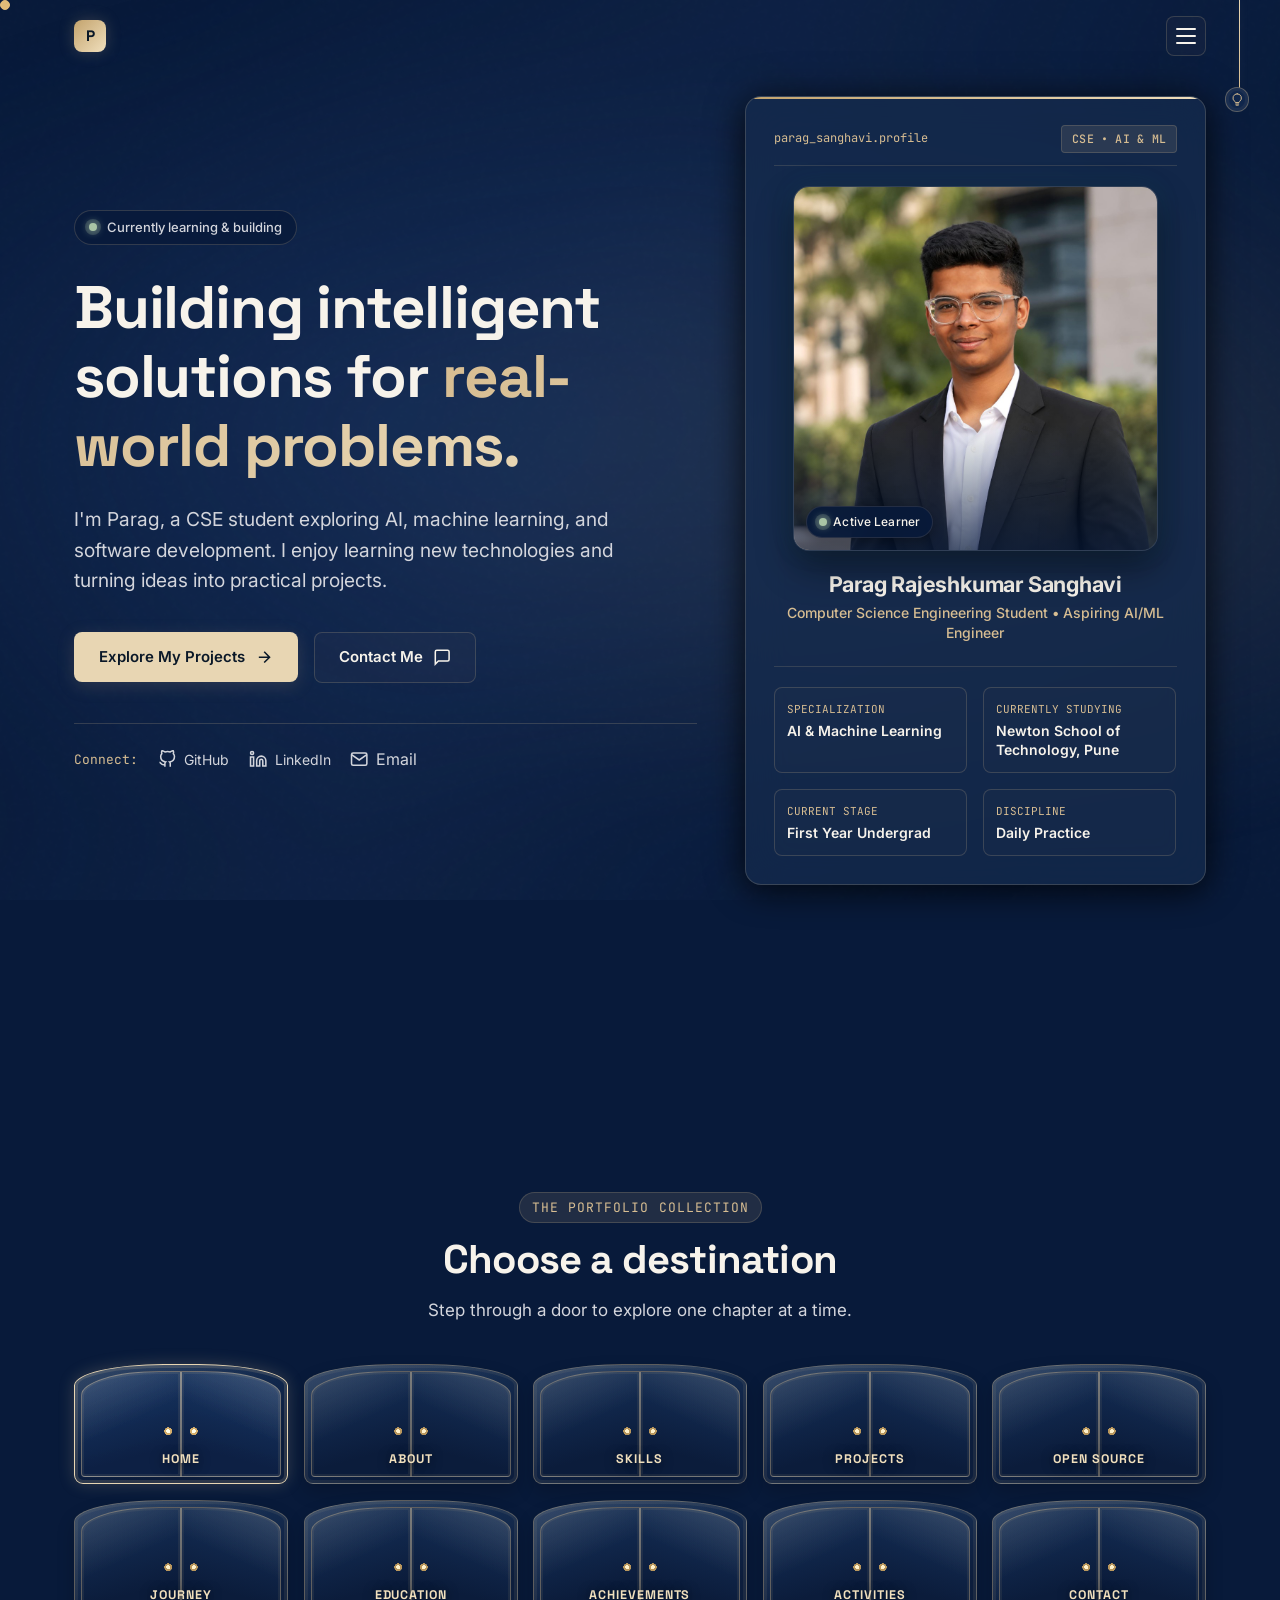
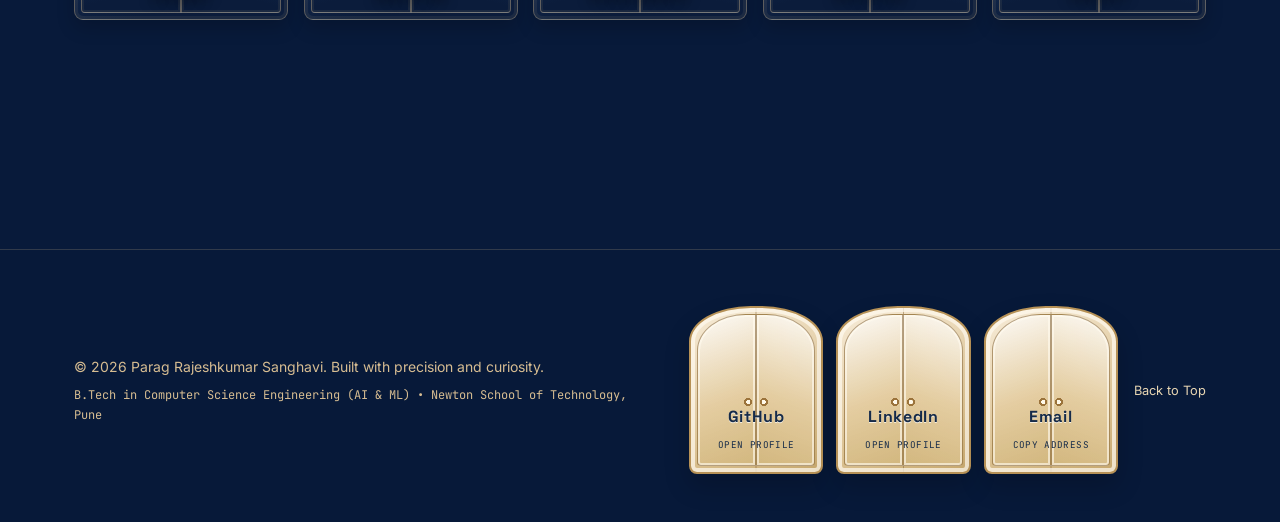
==== commit fad0efa7: "Edited Everything" ====
--- a/index.html
+++ b/index.html
@@ -66,22 +66,6 @@
         <span class="brand-symbol" aria-hidden="true">P</span>
       </a>
 
-      <!-- Page Navigation Menu -->
-      <nav aria-label="Portfolio page navigation">
-        <ul class="nav-menu" id="nav-menu">
-          <li class="nav-item"><a href="#hero" class="nav-link active" aria-current="page">Home</a></li>
-          <li class="nav-item"><a href="#about" class="nav-link">About</a></li>
-          <li class="nav-item"><a href="#skills" class="nav-link">Skills</a></li>
-          <li class="nav-item"><a href="#projects" class="nav-link">Projects</a></li>
-          <li class="nav-item"><a href="#opensource" class="nav-link">Open Source</a></li>
-          <li class="nav-item"><a href="#journey" class="nav-link">Journey</a></li>
-          <li class="nav-item"><a href="#education" class="nav-link">Education</a></li>
-          <li class="nav-item"><a href="#achievements" class="nav-link">Achievements</a></li>
-          <li class="nav-item"><a href="#activities" class="nav-link">Activities</a></li>
-          <li class="nav-item"><a href="#contact" class="nav-link">Contact</a></li>
-        </ul>
-      </nav>
-
       <!-- Navigation Toggle -->
       <div class="nav-actions">
         <button type="button" class="theme-lamp" id="theme-lamp" aria-label="Pull lamp to change theme. Current theme: Deep Sapphire" aria-pressed="false">
@@ -93,7 +77,7 @@
             </svg>
           </span>
         </button>
-        <button type="button" class="nav-toggle" id="nav-toggle" aria-label="Open navigation menu" aria-expanded="false" aria-controls="nav-menu">
+        <button type="button" class="nav-toggle" id="nav-toggle" aria-label="Browse portfolio pages" aria-controls="door-gallery">
           <span aria-hidden="true"></span>
           <span aria-hidden="true"></span>
           <span aria-hidden="true"></span>
@@ -131,11 +115,11 @@
 
           <!-- Action CTA Cluster -->
           <div class="hero-cta-cluster">
-            <a href="#projects" class="btn btn-primary">
+            <a href="#door-gallery" class="btn btn-primary">
               <span>Explore My Projects</span>
               <svg class="icon" viewBox="0 0 24 24" fill="none" stroke="currentColor" stroke-width="2" aria-hidden="true"><path d="M5 12h14m-7-7 7 7-7 7"/></svg>
             </a>
-            <a href="#contact" class="btn btn-secondary">
+            <a href="#door-gallery" class="btn btn-secondary">
               <span>Contact Me</span>
               <svg class="icon" viewBox="0 0 24 24" fill="none" stroke="currentColor" stroke-width="2" aria-hidden="true"><path d="M21 15a2 2 0 0 1-2 2H7l-4 4V5a2 2 0 0 1 2-2h14a2 2 0 0 1 2 2z"/></svg>
             </a>
@@ -214,7 +198,32 @@
       </div>
     </section>
 
-<section class="section" id="about" aria-label="About Parag Rajeshkumar Sanghavi">
+    <section class="door-gallery section" id="door-gallery" aria-labelledby="door-gallery-title">
+      <div class="container">
+        <div class="section-header text-center door-gallery__header">
+          <span class="section-tag">The Portfolio Collection</span>
+          <h2 class="section-title" id="door-gallery-title">Choose a destination</h2>
+          <p class="section-description">Step through a door to explore one chapter at a time.</p>
+        </div>
+
+        <nav aria-label="Portfolio pages">
+          <ul class="nav-menu" id="nav-menu">
+            <li class="nav-item"><a href="#hero" class="nav-link active" aria-current="page"><span class="door-title">Home</span></a></li>
+            <li class="nav-item"><a href="#about" class="nav-link"><span class="door-title">About</span></a></li>
+            <li class="nav-item"><a href="#skills" class="nav-link"><span class="door-title">Skills</span></a></li>
+            <li class="nav-item"><a href="#projects" class="nav-link"><span class="door-title">Projects</span></a></li>
+            <li class="nav-item"><a href="#opensource" class="nav-link"><span class="door-title">Open Source</span></a></li>
+            <li class="nav-item"><a href="#journey" class="nav-link"><span class="door-title">Journey</span></a></li>
+            <li class="nav-item"><a href="#education" class="nav-link"><span class="door-title">Education</span></a></li>
+            <li class="nav-item"><a href="#achievements" class="nav-link"><span class="door-title">Achievements</span></a></li>
+            <li class="nav-item"><a href="#activities" class="nav-link"><span class="door-title">Activities</span></a></li>
+            <li class="nav-item"><a href="#contact" class="nav-link"><span class="door-title">Contact</span></a></li>
+          </ul>
+        </nav>
+      </div>
+    </section>
+
+<section class="section topic-page" id="about" aria-label="About Parag Rajeshkumar Sanghavi">
       <div class="container">
 
         <div class="section-header reveal-on-scroll">
@@ -295,7 +304,7 @@
       </div>
     </section>
 
-<section class="section" id="skills" aria-label="Technical Skills and Competencies">
+<section class="section topic-page" id="skills" aria-label="Technical Skills and Competencies">
       <div class="container">
 
         <div class="section-header reveal-on-scroll">
@@ -401,7 +410,7 @@
       </div>
     </section>
 
-<section class="section" id="projects" aria-label="Featured Projects Showcase">
+<section class="section topic-page" id="projects" aria-label="Featured Projects Showcase">
       <div class="container">
 
         <div class="section-header reveal-on-scroll">
@@ -504,7 +513,7 @@
       </div>
     </section>
 
-<section class="section" id="opensource" aria-label="Open Source Contributions">
+<section class="section topic-page" id="opensource" aria-label="Open Source Contributions">
       <div class="container">
 
         <div class="section-header reveal-on-scroll">
@@ -839,7 +848,7 @@
       </div>
     </section>
 
-<section class="section" id="journey" aria-label="Learning Journey and Timeline">
+<section class="section topic-page" id="journey" aria-label="Learning Journey and Timeline">
       <div class="container">
 
         <div class="section-header reveal-on-scroll">
@@ -932,7 +941,7 @@
       </div>
     </section>
 
-<section class="section" id="education" aria-label="Educational Background and Milestones">
+<section class="section topic-page" id="education" aria-label="Educational Background and Milestones">
       <div class="container">
 
         <div class="section-header reveal-on-scroll">
@@ -1050,7 +1059,7 @@
       </div>
     </section>
 
-<section class="section" id="achievements" aria-label="Achievements and Goals">
+<section class="section topic-page" id="achievements" aria-label="Achievements and Goals">
       <div class="container">
 
         <div class="section-header reveal-on-scroll">
@@ -1156,7 +1165,7 @@
       </div>
     </section>
 
-<section class="section" id="activities" aria-label="Achievements and Activities">
+<section class="section topic-page" id="activities" aria-label="Achievements and Activities">
       <div class="container">
 
         <div class="section-header reveal-on-scroll">
@@ -1218,7 +1227,7 @@
       </div>
     </section>
 
-<section class="section" id="contact" aria-label="Contact Information and Inquiries">
+<section class="section topic-page" id="contact" aria-label="Contact Information and Inquiries">
       <div class="container">
 
         <div class="section-header reveal-on-scroll">
@@ -1339,9 +1348,21 @@
       </div>
 
       <div class="footer-right">
-        <a href="#main-content" class="nav-link">Back to Top</a>
-        <a href="https://github.com/ParagSanghavi2008" target="_blank" rel="noopener noreferrer" class="social-link-item">GitHub</a>
-        <a href="https://www.linkedin.com/in/parag-sanghavi-685700432/" target="_blank" rel="noopener noreferrer" class="social-link-item">LinkedIn</a>
+        <div class="footer-social-doors" aria-label="Social profiles and email">
+          <a class="social-door" href="https://github.com/ParagSanghavi2008" target="_blank" rel="noopener noreferrer" aria-label="Open GitHub profile">
+            <span class="social-door__label">GitHub</span>
+            <span class="social-door__hint">Open profile</span>
+          </a>
+          <a class="social-door" href="https://www.linkedin.com/in/parag-sanghavi-685700432/" target="_blank" rel="noopener noreferrer" aria-label="Open LinkedIn profile">
+            <span class="social-door__label">LinkedIn</span>
+            <span class="social-door__hint">Open profile</span>
+          </a>
+          <button type="button" class="social-door btn-copy-email" data-email="paragsanghavi.101@gmail.com" title="Copy email address to clipboard" aria-label="Copy email address">
+            <span class="social-door__label">Email</span>
+            <span class="social-door__hint">Copy address</span>
+          </button>
+        </div>
+        <a href="#main-content" class="footer-top-link">Back to Top</a>
       </div>
 
     </div>
@@ -1409,6 +1430,13 @@
     <svg class="icon" viewBox="0 0 24 24" fill="none" stroke="currentColor" stroke-width="2"><path d="M18 15l-6-6-6 6"/></svg>
   </button>
 
+  <button type="button" class="return-door" id="return-door" aria-label="Exit this page and return home" aria-hidden="true" tabindex="-1">
+    <span class="return-door__leaf return-door__leaf--left" aria-hidden="true"></span>
+    <span class="return-door__leaf return-door__leaf--right" aria-hidden="true"></span>
+    <span class="return-door__title"></span>
+    <span class="return-door__hint">Exit page</span>
+  </button>
+
   <!-- JavaScript Files -->
   <script src="js/config.js"></script>
   <script src="js/app.js"></script>
--- a/css/main.css
+++ b/css/main.css
@@ -157,10 +157,6 @@
   color: #182746;
 }
 
-[data-theme="champagne"] .nav-menu {
-  background: var(--bg-glass);
-}
-
 .scroll-progress {
   position: fixed;
   top: 0;
--- a/css/components.css
+++ b/css/components.css
@@ -75,40 +75,21 @@
 }
 
 .nav-menu {
-  position: absolute;
-  top: calc(100% + 0.75rem);
-  right: 0;
-  width: min(34rem, calc(100vw - 3rem));
-  max-height: min(70vh, 32rem);
-  overflow-y: auto;
+  position: relative;
+  top: auto;
+  right: auto;
+  width: 100%;
+  max-height: none;
+  overflow: visible;
   display: grid;
-  grid-template-columns: repeat(3, minmax(0, 1fr));
-  gap: 0.35rem;
+  grid-template-columns: repeat(5, minmax(0, 1fr));
+  gap: 1rem;
   list-style: none;
-  padding: 0.75rem;
-  border: 1px solid var(--border-subtle);
-  border-radius: 14px;
-  background: var(--bg-glass);
-  backdrop-filter: blur(18px);
-  -webkit-backdrop-filter: blur(18px);
-  box-shadow: 0 18px 50px rgba(0, 0, 0, 0.32);
-  opacity: 0;
-  visibility: hidden;
-  pointer-events: none;
-  transform: translateY(-0.5rem);
-  transition:
-    opacity 0.2s ease,
-    transform 0.25s var(--ease-spring),
-    visibility 0s linear 0.25s;
-  z-index: 101;
-}
-
-.nav-menu.is-open {
-  opacity: 1;
-  visibility: visible;
-  pointer-events: auto;
-  transform: translateY(0);
-  transition-delay: 0s;
+  padding: 0;
+  border: 0;
+  border-radius: 0;
+  background: transparent;
+  box-shadow: none;
 }
 
 .nav-item {
@@ -117,50 +98,234 @@
 
 .nav-link {
   position: relative;
-  display: block;
-  padding: 0.65rem 0.75rem;
-  font-size: 0.8125rem;
-  font-weight: 500;
+  display: flex;
+  min-height: 7rem;
+  align-items: flex-end;
+  justify-content: center;
+  overflow: hidden;
+  padding: 0.9rem 1.4rem 1rem;
+  border: 1px solid rgba(215, 189, 146, 0.4);
+  border-radius: 42% 42% 9px 9px / 18% 18% 9px 9px;
+  background:
+    linear-gradient(155deg, rgba(239, 218, 180, 0.13), transparent 48%),
+    linear-gradient(165deg, #17335d 0%, #0b1c3b 76%);
+  perspective: 900px;
+  box-shadow:
+    inset 0 0 0 3px rgba(215, 189, 146, 0.08),
+    inset 0 14px 28px rgba(255, 255, 255, 0.025),
+    0 8px 18px rgba(0, 0, 0, 0.18);
+  font-size: 0.84rem;
+  font-weight: 600;
   color: var(--text-secondary);
-  border-radius: 9999px;
-  white-space: nowrap;
+  text-align: center;
+  white-space: normal;
   transition:
     color var(--transition-fast),
     background-color var(--transition-fast),
-    transform var(--transition-fast);
+    border-color var(--transition-fast),
+    box-shadow var(--transition-fast);
+}
+
+.nav-link::before {
+  content: '';
+  position: absolute;
+  inset: 0.36rem auto 0.36rem 0.36rem;
+  width: calc(50% - 0.36rem);
+  border: 1px solid rgba(215, 189, 146, 0.42);
+  border-radius: 78% 0 0 4px / 23% 0 0 4px;
+  background:
+    radial-gradient(circle at 88% 57%, #fff2cc 0 0.12rem, #b9975d 0.13rem 0.24rem, transparent 0.25rem),
+    linear-gradient(155deg, rgba(239, 218, 180, 0.16), transparent 48%),
+    linear-gradient(165deg, #17335d 0%, #0b1c3b 76%);
+  box-shadow: inset 0 0 0 2px rgba(215, 189, 146, 0.08);
+  transform-origin: left center;
+  transition: transform 0.48s var(--ease-spring), filter var(--transition-fast);
+  pointer-events: none;
 }
 
 .nav-link::after {
   content: '';
   position: absolute;
-  left: 0.65rem;
-  right: 0.65rem;
-  bottom: 0.12rem;
-  height: 2px;
-  border-radius: 2px;
-  background: var(--accent-gradient);
-  transform: scaleX(0);
-  transform-origin: left;
-  transition: transform 0.25s var(--ease-spring);
+  inset: 0.36rem 0.36rem 0.36rem 50%;
+  border: 1px solid rgba(215, 189, 146, 0.42);
+  border-radius: 0 78% 4px 0 / 0 23% 4px 0;
+  background:
+    radial-gradient(circle at 12% 57%, #fff2cc 0 0.12rem, #b9975d 0.13rem 0.24rem, transparent 0.25rem),
+    linear-gradient(205deg, rgba(239, 218, 180, 0.16), transparent 48%),
+    linear-gradient(195deg, #17335d 0%, #0b1c3b 76%);
+  box-shadow: inset 0 0 0 2px rgba(215, 189, 146, 0.08);
+  transform-origin: right center;
+  transition: transform 0.48s var(--ease-spring), filter var(--transition-fast);
+  pointer-events: none;
+}
+
+.door-title {
+  position: relative;
+  z-index: 1;
+  max-width: 100%;
+  color: #f0dfbd;
+  font-family: var(--font-display);
+  font-size: 0.78rem;
+  font-weight: 700;
+  letter-spacing: 0.075em;
+  line-height: 1.3;
+  text-transform: uppercase;
+  text-shadow: 0 2px 12px rgba(0, 0, 0, 0.68);
 }
 
 .nav-link:hover {
   color: var(--text-primary);
-  background-color: rgba(191, 161, 129, 0.05);
-  transform: translateY(-2px);
-}
-
+  border-color: var(--accent-light);
+  box-shadow:
+    inset 0 0 0 3px rgba(215, 189, 146, 0.16),
+    0 12px 26px rgba(0, 0, 0, 0.26),
+    0 0 18px var(--accent-glow);
+}
+
+.nav-link:hover::before,
 .nav-link:hover::after,
+.nav-link.active::before,
 .nav-link.active::after {
-  transform: scaleX(1);
+  filter: brightness(1.15);
 }
 
 .nav-link.active {
-  color: var(--text-primary);
-  background-color: var(--accent-soft);
-  border: 1px solid var(--border-subtle);
-  font-weight: 600;
+  border-color: var(--accent-light);
+  box-shadow: inset 0 0 0 3px rgba(215, 189, 146, 0.17), 0 0 16px var(--accent-glow);
   animation: nav-active-breathe 4s ease-in-out infinite;
+}
+
+.nav-link.door-opening {
+  z-index: 2;
+  animation: door-frame-zoom 0.48s var(--ease-spring) both;
+  box-shadow: inset 0 0 0 3px rgba(215, 189, 146, 0.2), 14px 12px 24px rgba(0, 0, 0, 0.34);
+}
+
+.nav-link.door-open::before {
+  transform: rotateY(-78deg);
+}
+
+.nav-link.door-open::after {
+  transform: rotateY(78deg);
+}
+
+.nav-link.door-opening::before {
+  transform: rotateY(-78deg);
+}
+
+.nav-link.door-opening::after {
+  transform: rotateY(78deg);
+}
+
+.return-door {
+  position: fixed;
+  bottom: 1.25rem;
+  left: 1.25rem;
+  z-index: 95;
+  width: 9.25rem;
+  min-height: 8rem;
+  padding: 0.75rem;
+  border: 1px solid rgba(215, 189, 146, 0.84);
+  border-radius: 46% 46% 7px 7px / 22% 22% 7px 7px;
+  background: radial-gradient(ellipse at center, rgba(215, 189, 146, 0.2), rgba(11, 28, 59, 0.92) 72%);
+  box-shadow: 0 12px 30px rgba(0, 0, 0, 0.32), 0 0 18px rgba(215, 189, 146, 0.2);
+  color: #f0dfbd;
+  cursor: pointer;
+  opacity: 0;
+  pointer-events: none;
+  perspective: 700px;
+  transform: translateY(calc(100% + 2rem)) scale(0.88);
+  transition: opacity 0.3s ease, transform 0.48s var(--ease-spring), box-shadow 0.25s ease;
+}
+
+.return-door::before {
+  content: '';
+  position: absolute;
+  inset: 0.22rem;
+  border: 1px solid rgba(215, 189, 146, 0.55);
+  border-radius: 43% 43% 4px 4px / 19% 19% 4px 4px;
+  pointer-events: none;
+}
+
+.return-door.is-visible {
+  opacity: 1;
+  pointer-events: auto;
+  transform: translateY(0) scale(1);
+}
+
+.return-door__leaf {
+  position: absolute;
+  top: 0.55rem;
+  bottom: 0.55rem;
+  z-index: 1;
+  width: 46%;
+  border: 1px solid rgba(215, 189, 146, 0.86);
+  background:
+    linear-gradient(90deg, transparent calc(100% - 2px), rgba(255, 242, 204, 0.68)),
+    linear-gradient(165deg, #17335d 0%, #0b1c3b 80%);
+  box-shadow: inset 0 0 0 2px rgba(215, 189, 146, 0.16), 0 0 12px rgba(0, 0, 0, 0.22);
+  transform-style: preserve-3d;
+  pointer-events: none;
+}
+
+.return-door__leaf--left {
+  left: 0.48rem;
+  border-radius: 75% 0 0 3px / 25% 0 0 3px;
+  transform: rotateY(-62deg);
+  transform-origin: left center;
+}
+
+.return-door__leaf--right {
+  right: 0.48rem;
+  border-radius: 0 75% 3px 0 / 0 25% 3px 0;
+  transform: rotateY(62deg);
+  transform-origin: right center;
+}
+
+.return-door__title,
+.return-door__hint {
+  position: absolute;
+  z-index: 2;
+  left: 50%;
+  max-width: 5.2rem;
+  transform: translateX(-50%);
+  text-align: center;
+  text-shadow: 0 2px 10px rgba(0, 0, 0, 0.78);
+}
+
+.return-door__title {
+  top: 43%;
+  font-family: var(--font-display);
+  font-size: 0.72rem;
+  font-weight: 700;
+  letter-spacing: 0.055em;
+  line-height: 1.25;
+  text-transform: uppercase;
+}
+
+.return-door__hint {
+  bottom: 1rem;
+  font-family: var(--font-mono);
+  font-size: 0.55rem;
+  letter-spacing: 0.06em;
+  text-transform: uppercase;
+}
+
+.return-door:hover,
+.return-door:focus-visible {
+  box-shadow: 0 16px 36px rgba(0, 0, 0, 0.4), 0 0 22px rgba(215, 189, 146, 0.34);
+}
+
+.return-door:focus-visible {
+  outline: 2px solid var(--accent-light);
+  outline-offset: 4px;
+}
+
+@media (max-width: 540px) {
+  .return-door {
+    width: 7.5rem;
+    min-height: 7.1rem;
+  }
 }
 
 /* Nav Actions */
@@ -183,6 +348,7 @@
   color: var(--text-primary);
   cursor: pointer;
   font: inherit;
+  pointer-events: none;
 }
 
 .theme-lamp__cord {
@@ -195,6 +361,7 @@
   background: linear-gradient(180deg, var(--accent-light), var(--accent));
   box-shadow: 0 0 8px var(--accent-glow);
   animation: lamp-sway 4.2s ease-in-out infinite;
+  pointer-events: auto;
 }
 
 .theme-lamp__knob {
@@ -212,6 +379,7 @@
   box-shadow: inset 0 0 0 3px rgba(215, 189, 146, 0.06);
   transform-origin: center -5.35rem;
   animation: lamp-sway 4.2s ease-in-out infinite;
+  pointer-events: auto;
 }
 
 .theme-lamp__knob svg path:first-child {
@@ -290,46 +458,50 @@
   transform: translateY(-7px) rotate(-45deg);
 }
 
+.door-gallery {
+  display: flex;
+  min-height: 100vh;
+  min-height: 100svh;
+  align-items: center;
+  padding-top: clamp(5rem, 8vw, 7rem);
+  padding-bottom: clamp(4rem, 7vw, 6rem);
+}
+
+.door-gallery .container {
+  width: 100%;
+}
+
+.door-gallery__header {
+  margin-bottom: 2.5rem;
+}
+
+.door-gallery__header .section-title {
+  margin-bottom: 0.65rem;
+}
+
+.topic-page {
+  display: none;
+}
+
+body.topic-page-open #hero,
+body.topic-page-open #door-gallery,
+body.topic-page-open .footer {
+  display: none;
+}
+
+body.topic-page-open .topic-page.is-current {
+  display: block;
+  animation: topic-page-open 0.62s var(--ease-spring) both;
+}
+
+body.topic-page-open .topic-page.is-current.is-closing {
+  animation: topic-page-close 0.32s ease-in both;
+}
+
 @media (min-width: 868px) {
-  .nav-menu {
-    position: fixed;
-    top: 4.5rem;
-    left: 50%;
-    right: auto;
-    width: min(1180px, calc(100vw - 2rem));
-    max-height: 2.5rem;
-    overflow-x: auto;
-    overflow-y: hidden;
-    display: flex;
-    align-items: center;
-    justify-content: center;
-    flex-wrap: nowrap;
-    gap: 0.2rem;
-    padding: 0.25rem 0.4rem;
-    border: 0;
-    border-top: 1px solid var(--border-subtle);
-    border-radius: 0 0 12px 12px;
-    background: var(--bg-glass);
-    opacity: 1;
-    visibility: visible;
-    pointer-events: auto;
-    transform: translateX(-50%);
-    transition: none;
-    z-index: 101;
-  }
-
-  .nav-menu.is-open {
-    transform: translateX(-50%);
-  }
-
   .nav-menu .nav-link {
-    padding: 0.4rem 0.6rem;
-    border: 1px solid transparent;
-    font-size: 0.75rem;
-  }
-
-  .nav-toggle {
-    display: none;
+    min-height: 7.5rem;
+    padding: 0.9rem 1.5rem 1rem;
   }
 }
 
@@ -343,22 +515,14 @@
   }
 
   .nav-menu {
-    position: fixed;
-    top: 5rem;
-    left: 1rem;
-    right: 1rem;
-    width: auto;
-    max-height: calc(100dvh - 6rem);
     grid-template-columns: repeat(2, minmax(0, 1fr));
-    padding: 0.75rem;
+    gap: 0.65rem;
   }
 
   .nav-menu .nav-link {
-    font-size: 0.9375rem;
-    font-weight: 500;
-    padding: 0.75rem;
+    min-height: 6rem;
+    padding: 0.75rem 1.1rem 0.85rem;
     width: 100%;
-    border-radius: 8px;
   }
 
   .theme-lamp {
@@ -375,12 +539,6 @@
     transform-origin: center -4.45rem;
   }
 
-}
-
-html:not(.js-ready) .nav-menu {
-  opacity: 1;
-  visibility: visible;
-  pointer-events: auto;
 }
 
 html:not(.js-ready) .nav-toggle {
@@ -1771,7 +1929,163 @@
 .footer-right {
   display: flex;
   align-items: center;
-  gap: 1.5rem;
+  gap: 1rem;
+}
+
+.footer-social-doors {
+  display: grid;
+  grid-template-columns: repeat(3, minmax(7rem, 8.5rem));
+  gap: 0.8rem;
+}
+
+.social-door {
+  position: relative;
+  isolation: isolate;
+  display: flex;
+  min-height: 10.5rem;
+  flex-direction: column;
+  align-items: center;
+  justify-content: flex-end;
+  gap: 0.45rem;
+  overflow: hidden;
+  padding: 1rem 0.55rem 1.2rem;
+  border: 2px solid #b69156;
+  border-radius: 46% 46% 8px 8px / 21% 21% 8px 8px;
+  background:
+    linear-gradient(90deg, transparent calc(50% - 1px), rgba(126, 91, 43, 0.45) 50%, transparent calc(50% + 1px)),
+    linear-gradient(155deg, #f8edda, #d9bf8e 70%, #c6a76c);
+  box-shadow: inset 0 0 0 4px rgba(255, 250, 239, 0.72), 0 12px 26px rgba(0, 0, 0, 0.2);
+  color: #162b49;
+  cursor: pointer;
+  font: inherit;
+  text-align: center;
+  text-decoration: none;
+  transform-origin: center center;
+  transition: box-shadow 0.25s ease, transform 0.25s ease;
+}
+
+.social-door::before,
+.social-door::after {
+  content: '';
+  position: absolute;
+  z-index: -1;
+  top: 0.38rem;
+  bottom: 0.38rem;
+  width: calc(50% - 0.38rem);
+  border: 1px solid rgba(126, 91, 43, 0.55);
+  background:
+    radial-gradient(circle at 88% 58%, #fff9e9 0 0.13rem, #9b733b 0.14rem 0.25rem, transparent 0.26rem),
+    linear-gradient(160deg, rgba(255, 255, 255, 0.84), rgba(228, 205, 161, 0.94) 56%, #d2b77f);
+  box-shadow: inset 0 0 0 2px rgba(255, 250, 239, 0.62);
+  transform-style: preserve-3d;
+  transition: transform 0.55s var(--ease-spring);
+  pointer-events: none;
+}
+
+.social-door::before {
+  left: 0.38rem;
+  border-radius: 82% 0 0 4px / 24% 0 0 4px;
+  transform-origin: left center;
+}
+
+.social-door::after {
+  right: 0.38rem;
+  border-radius: 0 82% 4px 0 / 0 24% 4px 0;
+  background:
+    radial-gradient(circle at 12% 58%, #fff9e9 0 0.13rem, #9b733b 0.14rem 0.25rem, transparent 0.26rem),
+    linear-gradient(200deg, rgba(255, 255, 255, 0.84), rgba(228, 205, 161, 0.94) 56%, #d2b77f);
+  transform-origin: right center;
+}
+
+.social-door:hover,
+.social-door:focus-visible {
+  box-shadow: inset 0 0 0 4px rgba(255, 250, 239, 0.82), 0 16px 34px rgba(0, 0, 0, 0.28), 0 0 18px rgba(215, 189, 146, 0.5);
+}
+
+.social-door:hover::before,
+.social-door:focus-visible::before,
+.social-door.is-copied::before {
+  transform: rotateY(-62deg);
+}
+
+.social-door:hover::after,
+.social-door:focus-visible::after,
+.social-door.is-copied::after {
+  transform: rotateY(62deg);
+}
+
+.social-door:focus-visible {
+  outline: 2px solid #8e6a36;
+  outline-offset: 4px;
+}
+
+.social-door__label,
+.social-door__hint {
+  position: relative;
+  z-index: 1;
+  max-width: 100%;
+}
+
+.social-door__label {
+  font-family: var(--font-display);
+  font-size: 1rem;
+  font-weight: 700;
+  letter-spacing: 0.04em;
+  text-shadow: 0 1px 0 rgba(255, 255, 255, 0.7);
+}
+
+.social-door__hint {
+  font-family: var(--font-mono);
+  font-size: 0.58rem;
+  letter-spacing: 0.04em;
+  text-transform: uppercase;
+}
+
+.social-door.is-copied {
+  z-index: 3;
+  animation: social-door-copy-zoom 0.62s var(--ease-spring) both;
+}
+
+.social-door.is-copied .social-door__label {
+  font-size: 0.72rem;
+  line-height: 1.35;
+  overflow-wrap: anywhere;
+}
+
+.footer-top-link {
+  color: var(--accent-light);
+  font-size: 0.8rem;
+  white-space: nowrap;
+}
+
+@media (max-width: 767px) {
+  .footer-right {
+    flex-direction: column;
+    align-items: stretch;
+  }
+
+  .footer-social-doors {
+    grid-template-columns: repeat(3, minmax(0, 1fr));
+    gap: 0.55rem;
+  }
+
+  .social-door {
+    min-height: 8.7rem;
+    padding-right: 0.35rem;
+    padding-left: 0.35rem;
+  }
+
+  .social-door__label {
+    font-size: 0.85rem;
+  }
+
+  .social-door.is-copied .social-door__label {
+    font-size: 0.62rem;
+  }
+
+  .footer-top-link {
+    align-self: flex-end;
+  }
 }
 
 /* ==========================================================================
--- a/css/animations.css
+++ b/css/animations.css
@@ -168,6 +168,52 @@
   }
 }
 
+@keyframes door-frame-zoom {
+  from {
+    transform: scale(1);
+  }
+
+  to {
+    transform: scale(1.3) translateY(-0.2rem);
+  }
+}
+
+@keyframes social-door-copy-zoom {
+  0% {
+    transform: scale(1);
+  }
+
+  55% {
+    transform: scale(1.42);
+  }
+
+  100% {
+    transform: scale(1.32);
+  }
+}
+
+@keyframes topic-page-open {
+  from {
+    opacity: 0;
+    clip-path: inset(0 50%);
+    transform: perspective(1400px) rotateY(-7deg) translateX(2.5rem) scale(0.98);
+  }
+
+  to {
+    opacity: 1;
+    clip-path: inset(0);
+    transform: perspective(1400px) rotateY(0) translateX(0);
+  }
+}
+
+@keyframes topic-page-close {
+  to {
+    opacity: 0;
+    clip-path: inset(0 50%);
+    transform: perspective(1400px) rotateY(6deg) translateX(2rem);
+  }
+}
+
 @keyframes lamp-sway {
   0%,
   100% {
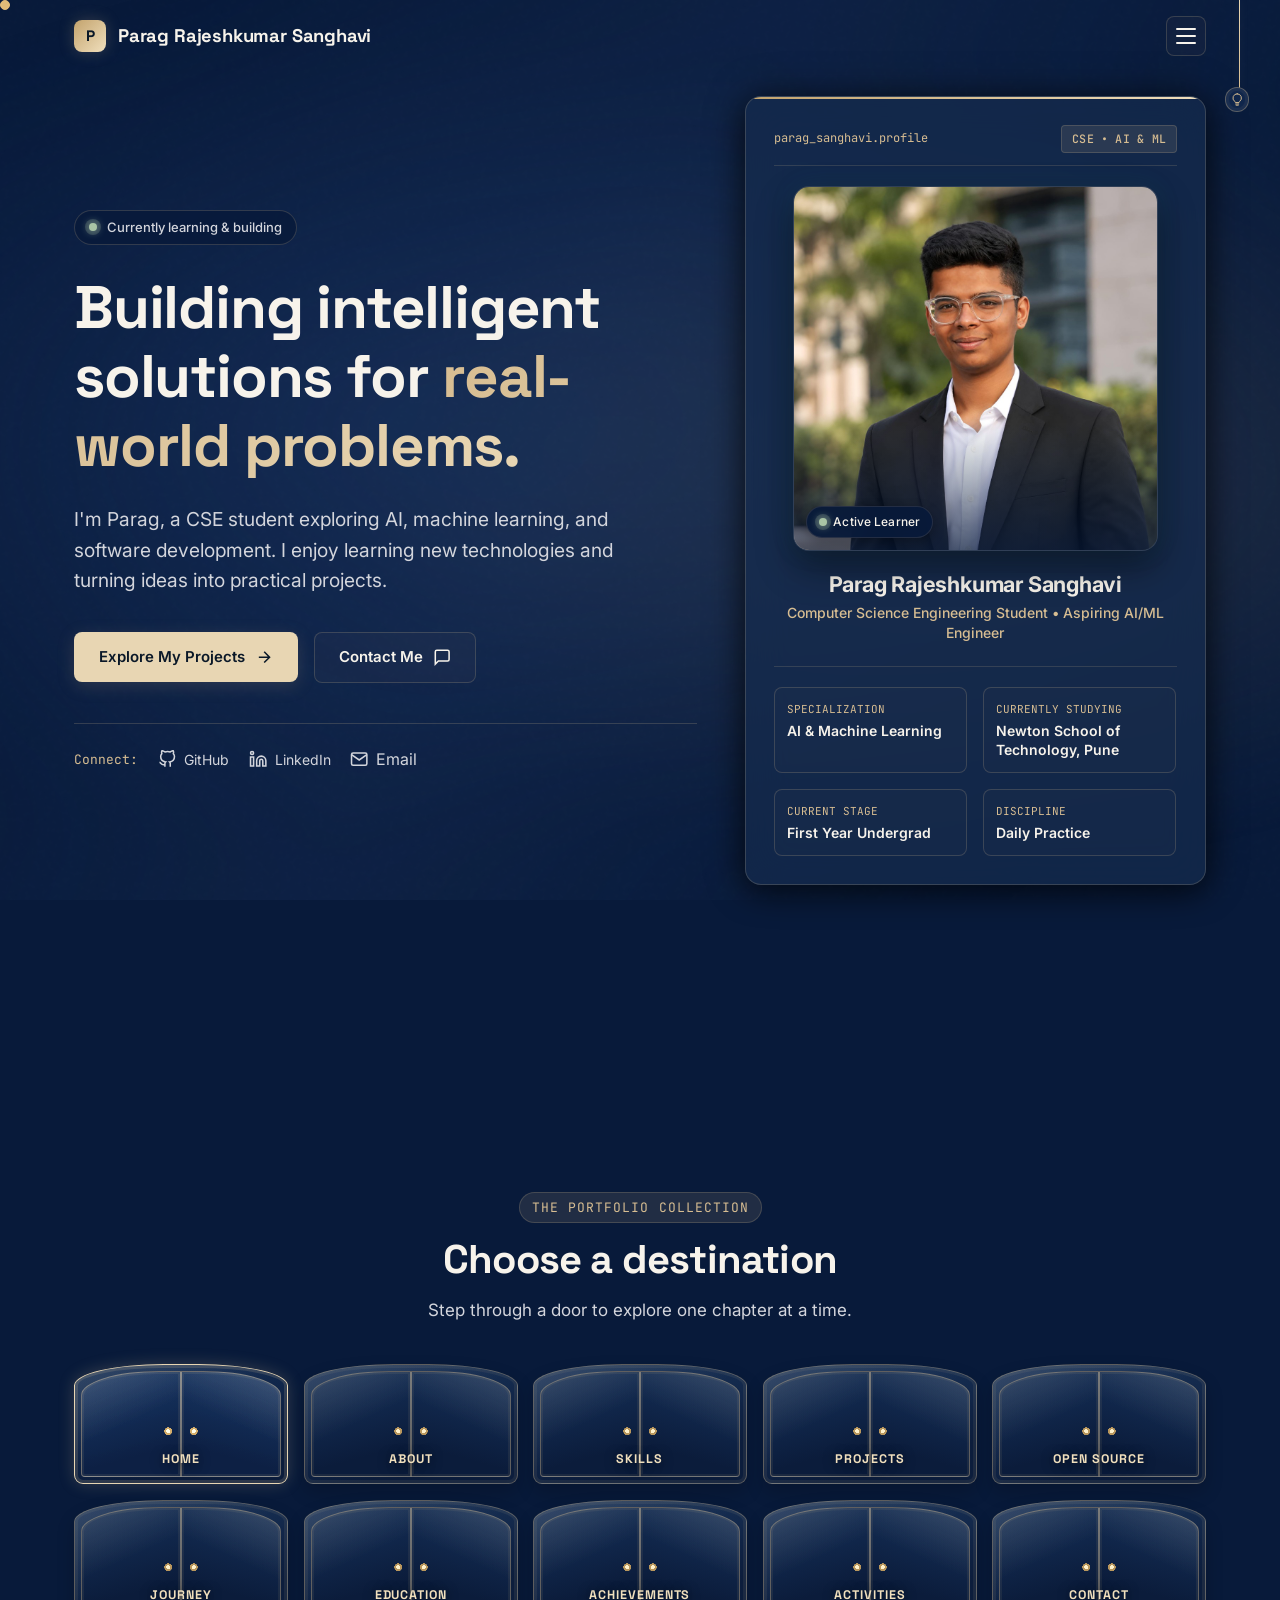
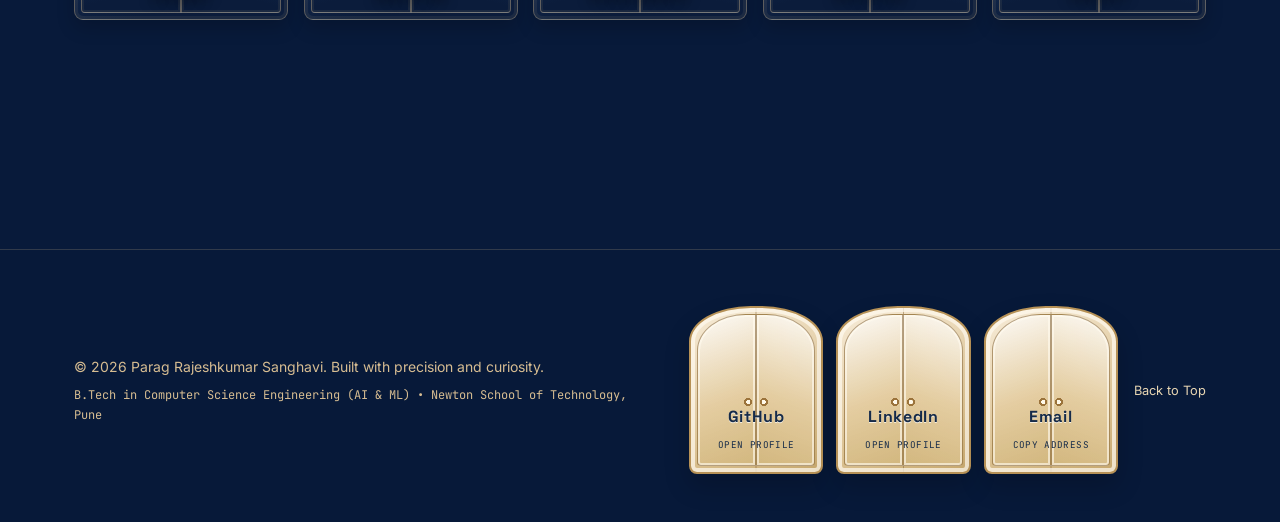
==== commit cbe5afdf: "Added repo links" ====
--- a/index.html
+++ b/index.html
@@ -64,6 +64,9 @@
       <!-- Brand Logo -->
       <a href="#hero" class="nav-brand" aria-label="Portfolio Home">
         <span class="brand-symbol" aria-hidden="true">P</span>
+        <span class="brand-text">
+          <span class="brand-name">Parag Rajeshkumar Sanghavi</span>
+        </span>
       </a>
 
       <!-- Navigation Toggle -->
@@ -330,6 +333,18 @@
                 <span class="skill-name">Python</span>
                 <span class="skill-tag-honest skill-tag-primary">Primary Focus</span>
               </li>
+              <li class="skill-row">
+                <span class="skill-name">JavaScript</span>
+                <span class="skill-tag-honest skill-tag-learning">Learning</span>
+              </li>
+              <li class="skill-row">
+                <span class="skill-name">HTML</span>
+                <span class="skill-tag-honest skill-tag-primary">Active</span>
+              </li>
+              <li class="skill-row">
+                <span class="skill-name">CSS</span>
+                <span class="skill-tag-honest skill-tag-primary">Active</span>
+              </li>
             </ul>
           </div>
 
@@ -460,6 +475,10 @@
                   <span>Architecture &amp; Details</span>
                   <svg class="icon" viewBox="0 0 24 24" fill="none" stroke="currentColor" stroke-width="2" aria-hidden="true"><path d="M15 3h6v6M10 14L21 3M18 13v6a2 2 0 0 1-2 2H5a2 2 0 0 1-2-2V8a2 2 0 0 1 2-2h6"/></svg>
                 </button>
+                <a href="https://github.com/ParagSanghavi2008/Infinite_Loops.git" target="_blank" rel="noopener noreferrer" class="btn btn-secondary btn-sm">
+                  <span>View Repository</span>
+                  <svg class="icon" viewBox="0 0 24 24" fill="none" stroke="currentColor" stroke-width="2" aria-hidden="true"><path d="M9 19c-5 1.5-5-2.5-7-3m14 6v-3.87a3.37 3.37 0 0 0-.94-2.61c3.14-.35 6.44-1.54 6.44-7A5.44 5.44 0 0 0 20 4.77 5.07 5.07 0 0 0 19.91 1S18.73.65 16 2.48a13.38 13.38 0 0 0-7 0C6.27.65 5.09 1 5.09 1A5.07 5.07 0 0 0 5 4.77a5.44 5.44 0 0 0-1.5 3.78c0 5.42 3.3 6.61 6.44 7A3.37 3.37 0 0 0 9 18.13V22"/></svg>
+                </a>
                 <span class="text-muted text-xs font-mono">Prototype Phase</span>
               </div>
             </div>
@@ -501,9 +520,89 @@
                   <svg class="icon" viewBox="0 0 24 24" fill="none" stroke="currentColor" stroke-width="2" aria-hidden="true"><path d="M15 3h6v6M10 14L21 3M18 13v6a2 2 0 0 1-2 2H5a2 2 0 0 1-2-2V8a2 2 0 0 1 2-2h6"/></svg>
                 </button>
 
-                <a href="https://github.com/ParagSanghavi2008/My_Python_Practice.git" target="_blank" rel="noopener noreferrer" class="social-link-item text-xs font-mono" title="GitHub Repository Placeholder">
+                <a href="https://github.com/ParagSanghavi2008/My_Python_Practice.git" target="_blank" rel="noopener noreferrer" class="btn btn-secondary btn-sm">
                   <svg class="icon" viewBox="0 0 24 24" fill="none" stroke="currentColor" stroke-width="2" aria-hidden="true"><path d="M9 19c-5 1.5-5-2.5-7-3m14 6v-3.87a3.37 3.37 0 0 0-.94-2.61c3.14-.35 6.44-1.54 6.44-7A5.44 5.44 0 0 0 20 4.77 5.07 5.07 0 0 0 19.91 1S18.73.65 16 2.48a13.38 13.38 0 0 0-7 0C6.27.65 5.09 1 5.09 1A5.07 5.07 0 0 0 5 4.77a5.44 5.44 0 0 0-1.5 3.78c0 5.42 3.3 6.61 6.44 7A3.37 3.37 0 0 0 9 18.13V22"/></svg>
-                  <span>Repo</span>
+                  <span>View Repository</span>
+                </a>
+              </div>
+            </div>
+          </article>
+
+          <!-- Project 3: Lexicon 3D Studio -->
+          <article class="project-card tilt-card reveal-on-scroll" aria-labelledby="p3-title">
+            <div class="project-media">
+              <div class="project-media-bg" aria-hidden="true"></div>
+              <div class="project-badge-top">
+                <span class="badge badge-accent">Interactive Studio</span>
+              </div>
+              <div class="project-media-icon" aria-hidden="true">
+                <svg viewBox="0 0 48 48" fill="none" stroke="currentColor" stroke-width="2.5" style="width: 2.25rem; height: 2.25rem;">
+                  <circle cx="24" cy="12" r="5"/>
+                  <circle cx="13" cy="32" r="5"/>
+                  <circle cx="35" cy="32" r="5"/>
+                  <path d="M21.5 16.5 15.5 27M26.5 16.5l6 10M18 32h12"/>
+                </svg>
+              </div>
+            </div>
+            <div class="project-body">
+              <span class="project-category">LLM Systems</span>
+              <h2 class="project-title" id="p3-title">Lexicon 3D Studio (LLM Pipeline)</h2>
+              <p class="project-description">
+                An interactive tokenizer and LLM pipeline studio for exploring word tokens, semantic relationships, and vector concepts in a 3D space.
+              </p>
+              <div class="project-tags">
+                <span class="tag">LLMs</span>
+                <span class="tag">Tokenization</span>
+                <span class="tag">3D Visualization</span>
+              </div>
+              <div class="project-footer">
+                <button type="button" class="btn btn-secondary btn-sm btn-project-details" data-project-id="lexicon-3d-studio">
+                  <span>Explore Studio</span>
+                  <svg class="icon" viewBox="0 0 24 24" fill="none" stroke="currentColor" stroke-width="2" aria-hidden="true"><path d="M15 3h6v6M10 14L21 3M18 13v6a2 2 0 0 1-2 2H5a2 2 0 0 1-2-2V8a2 2 0 0 1 2-2h6"/></svg>
+                </button>
+                <a href="https://github.com/ParagSanghavi2008/LLM-Pipeline.git" target="_blank" rel="noopener noreferrer" class="btn btn-secondary btn-sm">
+                  <span>View Repository</span>
+                  <svg class="icon" viewBox="0 0 24 24" fill="none" stroke="currentColor" stroke-width="2" aria-hidden="true"><path d="M9 19c-5 1.5-5-2.5-7-3m14 6v-3.87a3.37 3.37 0 0 0-.94-2.61c3.14-.35 6.44-1.54 6.44-7A5.44 5.44 0 0 0 20 4.77 5.07 5.07 0 0 0 19.91 1S18.73.65 16 2.48a13.38 13.38 0 0 0-7 0C6.27.65 5.09 1 5.09 1A5.07 5.07 0 0 0 5 4.77a5.44 5.44 0 0 0-1.5 3.78c0 5.42 3.3 6.61 6.44 7A3.37 3.37 0 0 0 9 18.13V22"/></svg>
+                </a>
+              </div>
+            </div>
+          </article>
+
+          <!-- Project 4: NeuralNest LLM Playground -->
+          <article class="project-card tilt-card reveal-on-scroll reveal-delay-1" aria-labelledby="p4-title">
+            <div class="project-media">
+              <div class="project-media-bg" aria-hidden="true"></div>
+              <div class="project-badge-top">
+                <span class="badge badge-accent">Interactive Playground</span>
+              </div>
+              <div class="project-media-icon" aria-hidden="true">
+                <svg viewBox="0 0 48 48" fill="none" stroke="currentColor" stroke-width="2.5" style="width: 2.25rem; height: 2.25rem;">
+                  <path d="M24 7v7M11 18l6 4M37 18l-6 4M16 34l5-6M32 34l-5-6"/>
+                  <circle cx="24" cy="24" r="8"/>
+                  <circle cx="24" cy="7" r="2"/><circle cx="9" cy="17" r="2"/><circle cx="39" cy="17" r="2"/>
+                  <circle cx="15" cy="36" r="2"/><circle cx="33" cy="36" r="2"/>
+                </svg>
+              </div>
+            </div>
+            <div class="project-body">
+              <span class="project-category">LLM Systems</span>
+              <h2 class="project-title" id="p4-title">NeuralNest (LLM Playground)</h2>
+              <p class="project-description">
+                A lightweight workspace for prompt engineering, adjusting model settings, trying tools, and generating API examples for LLM experiments.
+              </p>
+              <div class="project-tags">
+                <span class="tag">LLMs</span>
+                <span class="tag">Prompt Engineering</span>
+                <span class="tag">Groq</span>
+              </div>
+              <div class="project-footer">
+                <button type="button" class="btn btn-secondary btn-sm btn-project-details" data-project-id="neuralnest-llm-playground">
+                  <span>Explore Playground</span>
+                  <svg class="icon" viewBox="0 0 24 24" fill="none" stroke="currentColor" stroke-width="2" aria-hidden="true"><path d="M15 3h6v6M10 14L21 3M18 13v6a2 2 0 0 1-2 2H5a2 2 0 0 1-2-2V8a2 2 0 0 1 2-2h6"/></svg>
+                </button>
+                <a href="https://github.com/ParagSanghavi2008/LLM_Playground.git" target="_blank" rel="noopener noreferrer" class="btn btn-secondary btn-sm">
+                  <span>View Repository</span>
+                  <svg class="icon" viewBox="0 0 24 24" fill="none" stroke="currentColor" stroke-width="2" aria-hidden="true"><path d="M9 19c-5 1.5-5-2.5-7-3m14 6v-3.87a3.37 3.37 0 0 0-.94-2.61c3.14-.35 6.44-1.54 6.44-7A5.44 5.44 0 0 0 20 4.77 5.07 5.07 0 0 0 19.91 1S18.73.65 16 2.48a13.38 13.38 0 0 0-7 0C6.27.65 5.09 1 5.09 1A5.07 5.07 0 0 0 5 4.77a5.44 5.44 0 0 0-1.5 3.78c0 5.42 3.3 6.61 6.44 7A3.37 3.37 0 0 0 9 18.13V22"/></svg>
                 </a>
               </div>
             </div>
@@ -1084,7 +1183,7 @@
                   <div class="worldquant-role">Consultant &amp; Quantitative Researcher</div>
                 </div>
               </div>
-              <span class="badge badge-accent">Active Researcher</span>
+              <span class="badge badge-accent">Biggest Achievement So Far</span>
             </div>
 
             <p class="worldquant-desc">
--- a/css/components.css
+++ b/css/components.css
@@ -64,6 +64,7 @@
 }
 
 .brand-name {
+  font-size: clamp(0.75rem, 3.8vw, 1.15rem);
   line-height: 1.1;
 }
 
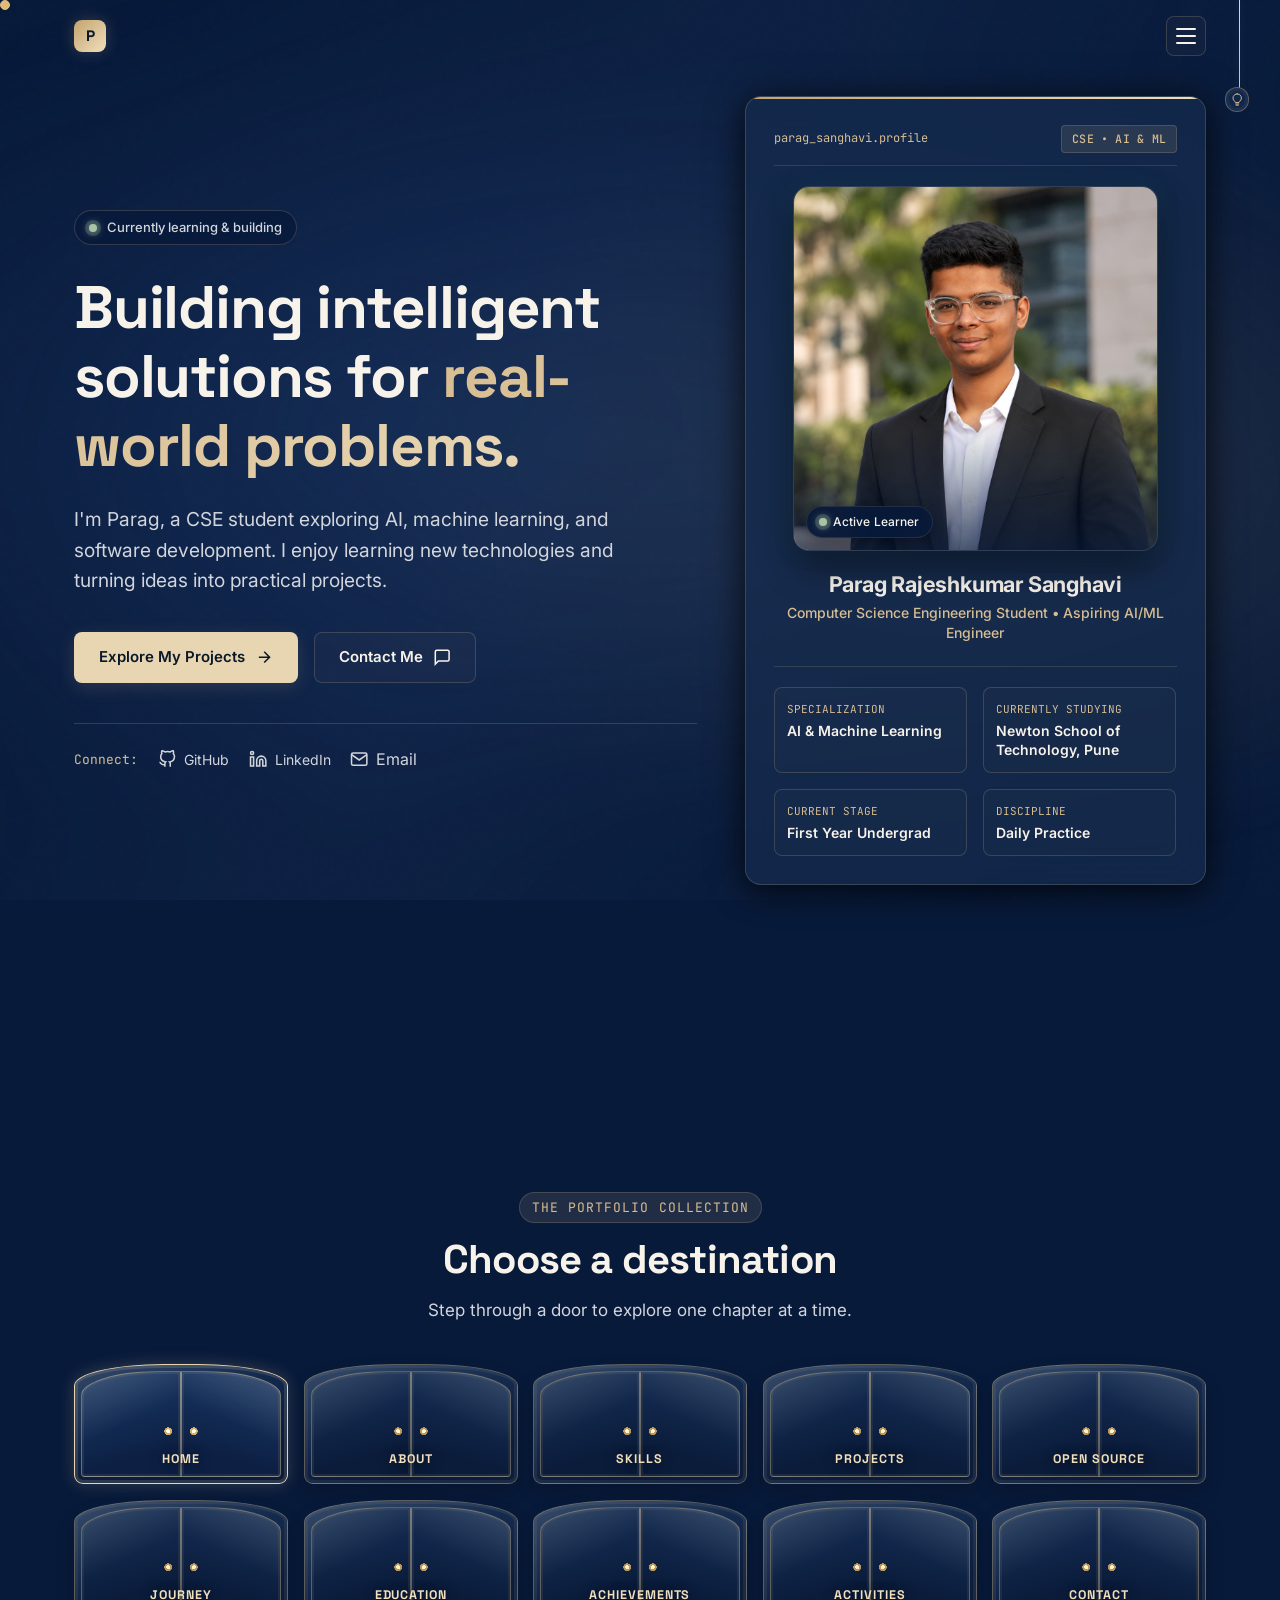
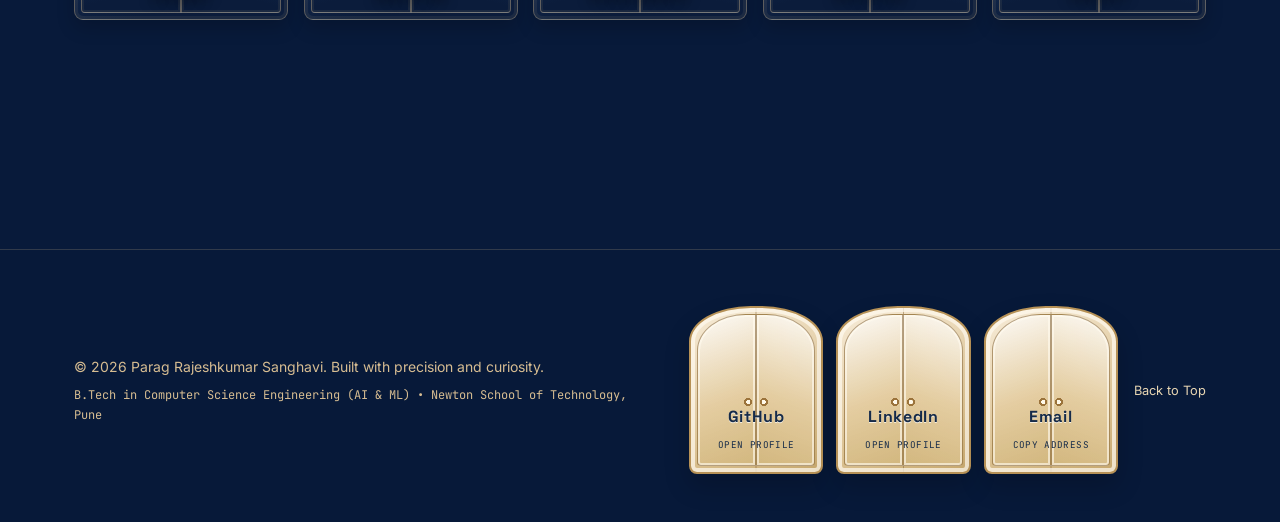
==== commit 27da2dcd: "Removed name from above" ====
--- a/index.html
+++ b/index.html
@@ -64,9 +64,6 @@
       <!-- Brand Logo -->
       <a href="#hero" class="nav-brand" aria-label="Portfolio Home">
         <span class="brand-symbol" aria-hidden="true">P</span>
-        <span class="brand-text">
-          <span class="brand-name">Parag Rajeshkumar Sanghavi</span>
-        </span>
       </a>
 
       <!-- Navigation Toggle -->
